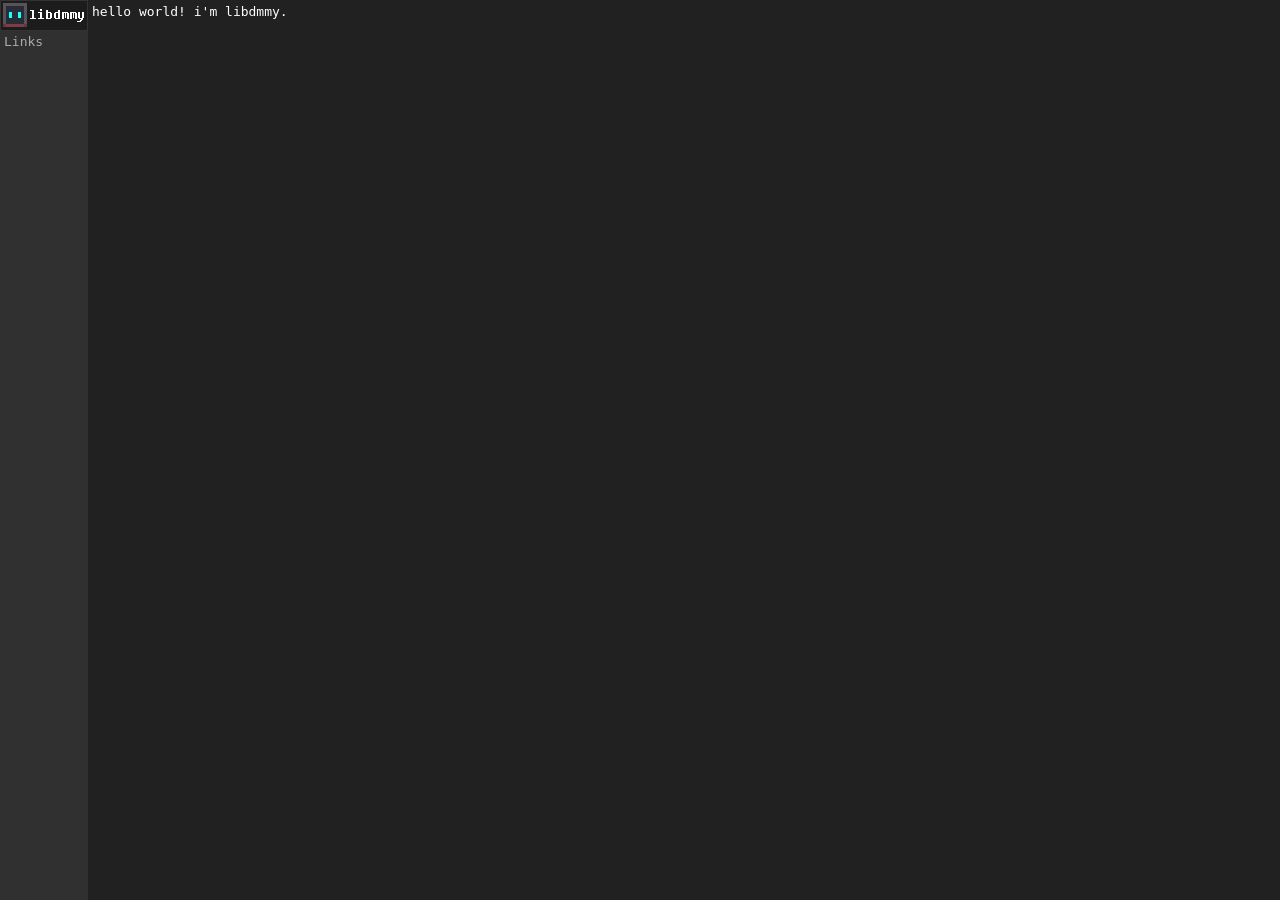
==== index.html @ 04525840 "add sidebar" ====
<!DOCTYPE html>
<html lang="en">
<head>
  <meta charset="UTF-8">
  <meta name="viewport" content="width=device-width, initial-scale=1.0">

  <link rel="stylesheet" href="style.css">
  <title>libdmmy</title>
</head>
<body>
  <div class="sidebar">
    <a href="#">
      <img src="banner.png" alt="cool banner">
    </a>
    <a class="sidebar-link" href="#links">Links</a>
  </div>

  <div class="content">
    <div>hello world! i'm libdmmy.</div>
  </div>
</body>
</html>
---- style.css ----
body {
  background-color: #212121;
  color: #FFF;
  font-family: monospace;
  margin: 0px;
}

.sidebar {
  height: 100%;
  width: 88px;
  background-color: #303030;
  position: fixed;
}

.sidebar-link {
  margin-left: 4px;
  color: #AAA;
  display: block;
  text-decoration: none;
}

.sidebar-link:hover {
  color: #FFF;
}

.content {
  margin-left: 88px;
  padding: 4px;
}
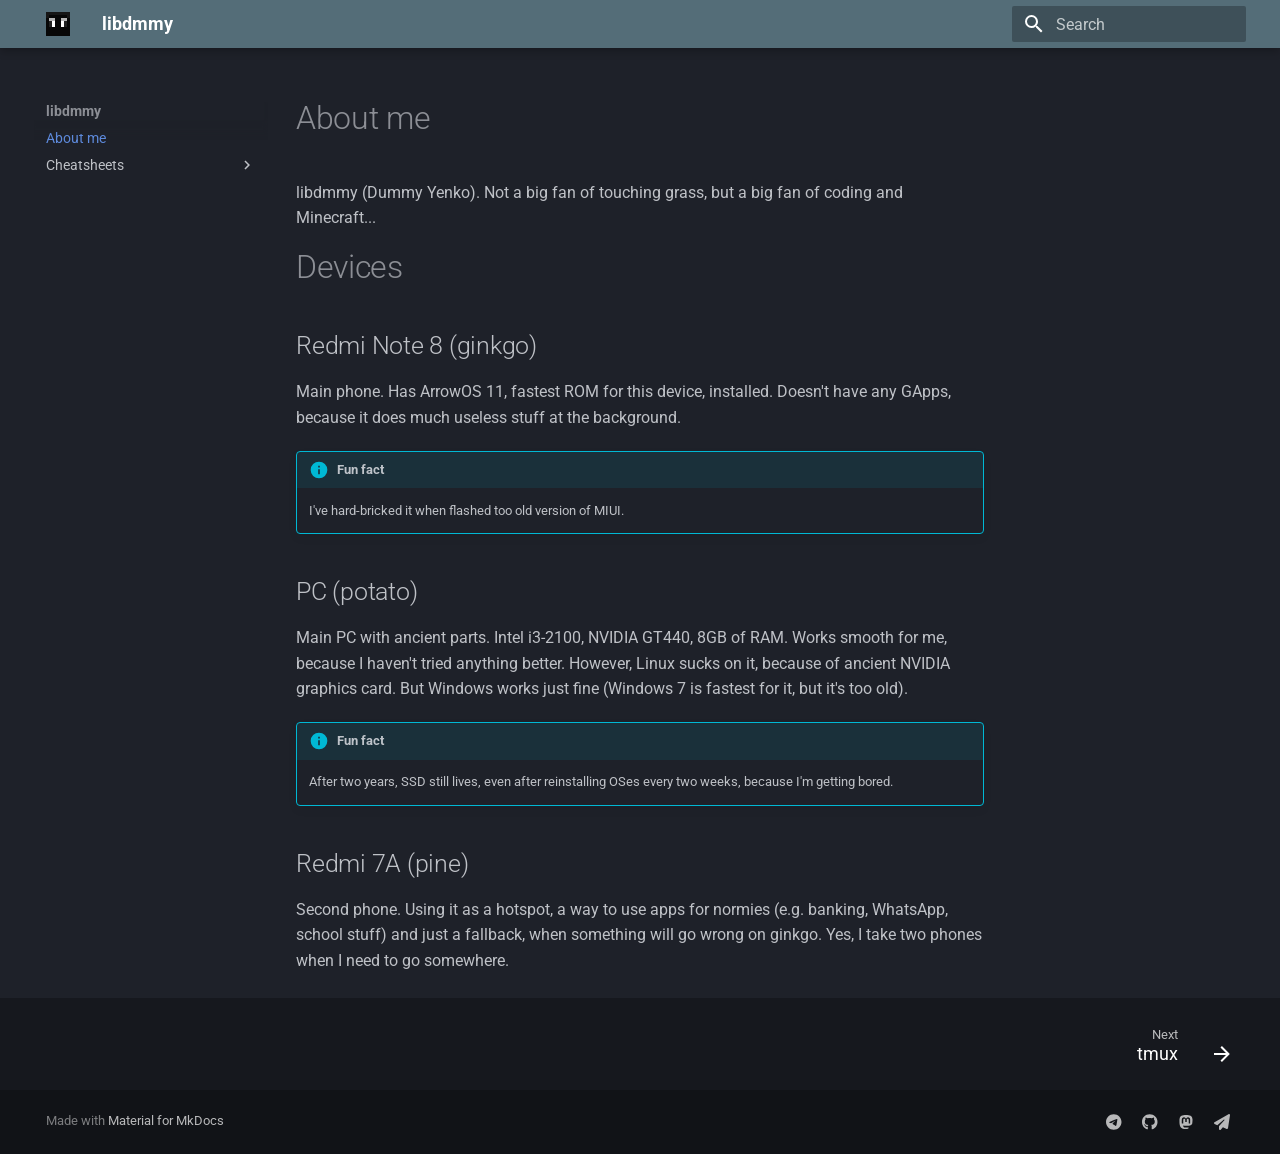
==== commit 22aba228: "Deployed 27ac0f6 with MkDocs version: 1.6.1" ====
--- a/index.html
+++ b/index.html
@@ -1,22 +1,473 @@
-<!DOCTYPE html>
-<html lang="en">
-<head>
-  <meta charset="UTF-8">
-  <meta name="viewport" content="width=device-width, initial-scale=1.0">
-
-  <link rel="stylesheet" href="style.css">
-  <title>libdmmy</title>
-</head>
-<body>
-  <div class="sidebar">
-    <a href="#">
-      <img src="banner.png" alt="cool banner">
-    </a>
-    <a class="sidebar-link" href="#links">Links</a>
+
+<!doctype html>
+<html lang="en" class="no-js">
+  <head>
+    
+      <meta charset="utf-8">
+      <meta name="viewport" content="width=device-width,initial-scale=1">
+      
+      
+      
+        <link rel="canonical" href="https://libdmmy.github.io/">
+      
+      
+      
+        <link rel="next" href="Cheatsheets/tmux/">
+      
+      
+      <link rel="icon" href="assets/face.svg">
+      <meta name="generator" content="mkdocs-1.6.1, mkdocs-material-9.6.12">
+    
+    
+      
+        <title>libdmmy</title>
+      
+    
+    
+      <link rel="stylesheet" href="assets/stylesheets/main.2afb09e1.min.css">
+      
+        
+        <link rel="stylesheet" href="assets/stylesheets/palette.06af60db.min.css">
+      
+      
+
+
+    
+    
+      
+    
+    
+      
+        
+        
+        <link rel="preconnect" href="https://fonts.gstatic.com" crossorigin>
+        <link rel="stylesheet" href="https://fonts.googleapis.com/css?family=Roboto:300,300i,400,400i,700,700i%7CRoboto+Mono:400,400i,700,700i&display=fallback">
+        <style>:root{--md-text-font:"Roboto";--md-code-font:"Roboto Mono"}</style>
+      
+    
+    
+    <script>__md_scope=new URL(".",location),__md_hash=e=>[...e].reduce(((e,_)=>(e<<5)-e+_.charCodeAt(0)),0),__md_get=(e,_=localStorage,t=__md_scope)=>JSON.parse(_.getItem(t.pathname+"."+e)),__md_set=(e,_,t=localStorage,a=__md_scope)=>{try{t.setItem(a.pathname+"."+e,JSON.stringify(_))}catch(e){}}</script>
+    
+      
+
+    
+    
+    
+  </head>
+  
+  
+    
+    
+    
+    
+    
+    <body dir="ltr" data-md-color-scheme="slate" data-md-color-primary="blue-grey" data-md-color-accent="green">
+  
+    
+    <input class="md-toggle" data-md-toggle="drawer" type="checkbox" id="__drawer" autocomplete="off">
+    <input class="md-toggle" data-md-toggle="search" type="checkbox" id="__search" autocomplete="off">
+    <label class="md-overlay" for="__drawer"></label>
+    <div data-md-component="skip">
+      
+        
+        <a href="#about-me" class="md-skip">
+          Skip to content
+        </a>
+      
+    </div>
+    <div data-md-component="announce">
+      
+    </div>
+    
+    
+      
+
+  
+
+<header class="md-header md-header--shadow" data-md-component="header">
+  <nav class="md-header__inner md-grid" aria-label="Header">
+    <a href="." title="libdmmy" class="md-header__button md-logo" aria-label="libdmmy" data-md-component="logo">
+      
+  <img src="assets/face.svg" alt="logo">
+
+    </a>
+    <label class="md-header__button md-icon" for="__drawer">
+      
+      <svg xmlns="http://www.w3.org/2000/svg" viewBox="0 0 24 24"><path d="M3 6h18v2H3zm0 5h18v2H3zm0 5h18v2H3z"/></svg>
+    </label>
+    <div class="md-header__title" data-md-component="header-title">
+      <div class="md-header__ellipsis">
+        <div class="md-header__topic">
+          <span class="md-ellipsis">
+            libdmmy
+          </span>
+        </div>
+        <div class="md-header__topic" data-md-component="header-topic">
+          <span class="md-ellipsis">
+            
+              About me
+            
+          </span>
+        </div>
+      </div>
+    </div>
+    
+      
+    
+    
+    
+    
+      
+      
+        <label class="md-header__button md-icon" for="__search">
+          
+          <svg xmlns="http://www.w3.org/2000/svg" viewBox="0 0 24 24"><path d="M9.5 3A6.5 6.5 0 0 1 16 9.5c0 1.61-.59 3.09-1.56 4.23l.27.27h.79l5 5-1.5 1.5-5-5v-.79l-.27-.27A6.52 6.52 0 0 1 9.5 16 6.5 6.5 0 0 1 3 9.5 6.5 6.5 0 0 1 9.5 3m0 2C7 5 5 7 5 9.5S7 14 9.5 14 14 12 14 9.5 12 5 9.5 5"/></svg>
+        </label>
+        <div class="md-search" data-md-component="search" role="dialog">
+  <label class="md-search__overlay" for="__search"></label>
+  <div class="md-search__inner" role="search">
+    <form class="md-search__form" name="search">
+      <input type="text" class="md-search__input" name="query" aria-label="Search" placeholder="Search" autocapitalize="off" autocorrect="off" autocomplete="off" spellcheck="false" data-md-component="search-query" required>
+      <label class="md-search__icon md-icon" for="__search">
+        
+        <svg xmlns="http://www.w3.org/2000/svg" viewBox="0 0 24 24"><path d="M9.5 3A6.5 6.5 0 0 1 16 9.5c0 1.61-.59 3.09-1.56 4.23l.27.27h.79l5 5-1.5 1.5-5-5v-.79l-.27-.27A6.52 6.52 0 0 1 9.5 16 6.5 6.5 0 0 1 3 9.5 6.5 6.5 0 0 1 9.5 3m0 2C7 5 5 7 5 9.5S7 14 9.5 14 14 12 14 9.5 12 5 9.5 5"/></svg>
+        
+        <svg xmlns="http://www.w3.org/2000/svg" viewBox="0 0 24 24"><path d="M20 11v2H8l5.5 5.5-1.42 1.42L4.16 12l7.92-7.92L13.5 5.5 8 11z"/></svg>
+      </label>
+      <nav class="md-search__options" aria-label="Search">
+        
+        <button type="reset" class="md-search__icon md-icon" title="Clear" aria-label="Clear" tabindex="-1">
+          
+          <svg xmlns="http://www.w3.org/2000/svg" viewBox="0 0 24 24"><path d="M19 6.41 17.59 5 12 10.59 6.41 5 5 6.41 10.59 12 5 17.59 6.41 19 12 13.41 17.59 19 19 17.59 13.41 12z"/></svg>
+        </button>
+      </nav>
+      
+    </form>
+    <div class="md-search__output">
+      <div class="md-search__scrollwrap" tabindex="0" data-md-scrollfix>
+        <div class="md-search-result" data-md-component="search-result">
+          <div class="md-search-result__meta">
+            Initializing search
+          </div>
+          <ol class="md-search-result__list" role="presentation"></ol>
+        </div>
+      </div>
+    </div>
   </div>
-
-  <div class="content">
-    <div>hello world! i'm libdmmy.</div>
+</div>
+      
+    
+    
+  </nav>
+  
+</header>
+    
+    <div class="md-container" data-md-component="container">
+      
+      
+        
+          
+        
+      
+      <main class="md-main" data-md-component="main">
+        <div class="md-main__inner md-grid">
+          
+            
+              
+              <div class="md-sidebar md-sidebar--primary" data-md-component="sidebar" data-md-type="navigation" >
+                <div class="md-sidebar__scrollwrap">
+                  <div class="md-sidebar__inner">
+                    
+
+
+
+<nav class="md-nav md-nav--primary" aria-label="Navigation" data-md-level="0">
+  <label class="md-nav__title" for="__drawer">
+    <a href="." title="libdmmy" class="md-nav__button md-logo" aria-label="libdmmy" data-md-component="logo">
+      
+  <img src="assets/face.svg" alt="logo">
+
+    </a>
+    libdmmy
+  </label>
+  
+  <ul class="md-nav__list" data-md-scrollfix>
+    
+      
+      
+  
+  
+    
+  
+  
+  
+    <li class="md-nav__item md-nav__item--active">
+      
+      <input class="md-nav__toggle md-toggle" type="checkbox" id="__toc">
+      
+      
+        
+      
+      
+      <a href="." class="md-nav__link md-nav__link--active">
+        
+  
+  
+  <span class="md-ellipsis">
+    About me
+    
+  </span>
+  
+
+      </a>
+      
+    </li>
+  
+
+    
+      
+      
+  
+  
+  
+  
+    
+    
+    
+    
+    
+    <li class="md-nav__item md-nav__item--nested">
+      
+        
+        
+        <input class="md-nav__toggle md-toggle " type="checkbox" id="__nav_2" >
+        
+          
+          <label class="md-nav__link" for="__nav_2" id="__nav_2_label" tabindex="0">
+            
+  
+  
+  <span class="md-ellipsis">
+    Cheatsheets
+    
+  </span>
+  
+
+            <span class="md-nav__icon md-icon"></span>
+          </label>
+        
+        <nav class="md-nav" data-md-level="1" aria-labelledby="__nav_2_label" aria-expanded="false">
+          <label class="md-nav__title" for="__nav_2">
+            <span class="md-nav__icon md-icon"></span>
+            Cheatsheets
+          </label>
+          <ul class="md-nav__list" data-md-scrollfix>
+            
+              
+                
+  
+  
+  
+  
+    <li class="md-nav__item">
+      <a href="Cheatsheets/tmux/" class="md-nav__link">
+        
+  
+  
+  <span class="md-ellipsis">
+    tmux
+    
+  </span>
+  
+
+      </a>
+    </li>
+  
+
+              
+            
+          </ul>
+        </nav>
+      
+    </li>
+  
+
+    
+  </ul>
+</nav>
+                  </div>
+                </div>
+              </div>
+            
+            
+              
+              <div class="md-sidebar md-sidebar--secondary" data-md-component="sidebar" data-md-type="toc" >
+                <div class="md-sidebar__scrollwrap">
+                  <div class="md-sidebar__inner">
+                    
+
+<nav class="md-nav md-nav--secondary" aria-label="Table of contents">
+  
+  
+  
+    
+  
+  
+</nav>
+                  </div>
+                </div>
+              </div>
+            
+          
+          
+            <div class="md-content" data-md-component="content">
+              <article class="md-content__inner md-typeset">
+                
+                  
+
+
+
+<h1 id="about-me">About me</h1>
+<p>libdmmy (Dummy Yenko). Not a big fan of touching grass, but a big fan of coding and Minecraft...</p>
+<h1 id="devices">Devices</h1>
+<h2 id="redmi-note-8-ginkgo">Redmi Note 8 (ginkgo)</h2>
+<p>Main phone. Has ArrowOS 11, fastest ROM for this device, installed. Doesn't have any GApps, because it does much useless stuff at the background.</p>
+<div class="admonition info">
+<p class="admonition-title">Fun fact</p>
+<p>I've hard-bricked it when flashed too old version of MIUI.</p>
+</div>
+<h2 id="pc-potato">PC (potato)</h2>
+<p>Main PC with ancient parts. Intel i3-2100, NVIDIA GT440, 8GB of RAM. Works smooth for me, because I haven't tried anything better. However, Linux sucks on it, because of ancient NVIDIA graphics card. But Windows works just fine (Windows 7 is fastest for it, but it's too old).</p>
+<div class="admonition info">
+<p class="admonition-title">Fun fact</p>
+<p>After two years, SSD still lives, even after reinstalling OSes every two weeks, because I'm getting bored.</p>
+</div>
+<h2 id="redmi-7a-pine">Redmi 7A (pine)</h2>
+<p>Second phone. Using it as a hotspot, a way to use apps for normies (e.g. banking, WhatsApp, school stuff) and just a fallback, when something will go wrong on ginkgo. Yes, I take two phones when I need to go somewhere.</p>
+
+
+
+
+
+
+
+
+
+
+
+
+                
+              </article>
+            </div>
+          
+          
+<script>var target=document.getElementById(location.hash.slice(1));target&&target.name&&(target.checked=target.name.startsWith("__tabbed_"))</script>
+        </div>
+        
+      </main>
+      
+        <footer class="md-footer">
+  
+    
+      
+      <nav class="md-footer__inner md-grid" aria-label="Footer" >
+        
+        
+          
+          <a href="Cheatsheets/tmux/" class="md-footer__link md-footer__link--next" aria-label="Next: tmux">
+            <div class="md-footer__title">
+              <span class="md-footer__direction">
+                Next
+              </span>
+              <div class="md-ellipsis">
+                tmux
+              </div>
+            </div>
+            <div class="md-footer__button md-icon">
+              
+              <svg xmlns="http://www.w3.org/2000/svg" viewBox="0 0 24 24"><path d="M4 11v2h12l-5.5 5.5 1.42 1.42L19.84 12l-7.92-7.92L10.5 5.5 16 11z"/></svg>
+            </div>
+          </a>
+        
+      </nav>
+    
+  
+  <div class="md-footer-meta md-typeset">
+    <div class="md-footer-meta__inner md-grid">
+      <div class="md-copyright">
+  
+  
+    Made with
+    <a href="https://squidfunk.github.io/mkdocs-material/" target="_blank" rel="noopener">
+      Material for MkDocs
+    </a>
+  
+</div>
+      
+        <div class="md-social">
+  
+    
+    
+    
+    
+      
+      
+    
+    <a href="https://t.me/libdmmy" target="_blank" rel="noopener" title="t.me" class="md-social__link">
+      <svg xmlns="http://www.w3.org/2000/svg" viewBox="0 0 496 512"><!--! Font Awesome Free 6.7.2 by @fontawesome - https://fontawesome.com License - https://fontawesome.com/license/free (Icons: CC BY 4.0, Fonts: SIL OFL 1.1, Code: MIT License) Copyright 2024 Fonticons, Inc.--><path d="M248 8C111.033 8 0 119.033 0 256s111.033 248 248 248 248-111.033 248-248S384.967 8 248 8m114.952 168.66c-3.732 39.215-19.881 134.378-28.1 178.3-3.476 18.584-10.322 24.816-16.948 25.425-14.4 1.326-25.338-9.517-39.287-18.661-21.827-14.308-34.158-23.215-55.346-37.177-24.485-16.135-8.612-25 5.342-39.5 3.652-3.793 67.107-61.51 68.335-66.746.153-.655.3-3.1-1.154-4.384s-3.59-.849-5.135-.5q-3.283.746-104.608 69.142-14.845 10.194-26.894 9.934c-8.855-.191-25.888-5.006-38.551-9.123-15.531-5.048-27.875-7.717-26.8-16.291q.84-6.7 18.45-13.7 108.446-47.248 144.628-62.3c68.872-28.647 83.183-33.623 92.511-33.789 2.052-.034 6.639.474 9.61 2.885a10.45 10.45 0 0 1 3.53 6.716 43.8 43.8 0 0 1 .417 9.769"/></svg>
+    </a>
+  
+    
+    
+    
+    
+      
+      
+    
+    <a href="https://github.com/libdmmy" target="_blank" rel="noopener" title="github.com" class="md-social__link">
+      <svg xmlns="http://www.w3.org/2000/svg" viewBox="0 0 496 512"><!--! Font Awesome Free 6.7.2 by @fontawesome - https://fontawesome.com License - https://fontawesome.com/license/free (Icons: CC BY 4.0, Fonts: SIL OFL 1.1, Code: MIT License) Copyright 2024 Fonticons, Inc.--><path d="M165.9 397.4c0 2-2.3 3.6-5.2 3.6-3.3.3-5.6-1.3-5.6-3.6 0-2 2.3-3.6 5.2-3.6 3-.3 5.6 1.3 5.6 3.6m-31.1-4.5c-.7 2 1.3 4.3 4.3 4.9 2.6 1 5.6 0 6.2-2s-1.3-4.3-4.3-5.2c-2.6-.7-5.5.3-6.2 2.3m44.2-1.7c-2.9.7-4.9 2.6-4.6 4.9.3 2 2.9 3.3 5.9 2.6 2.9-.7 4.9-2.6 4.6-4.6-.3-1.9-3-3.2-5.9-2.9M244.8 8C106.1 8 0 113.3 0 252c0 110.9 69.8 205.8 169.5 239.2 12.8 2.3 17.3-5.6 17.3-12.1 0-6.2-.3-40.4-.3-61.4 0 0-70 15-84.7-29.8 0 0-11.4-29.1-27.8-36.6 0 0-22.9-15.7 1.6-15.4 0 0 24.9 2 38.6 25.8 21.9 38.6 58.6 27.5 72.9 20.9 2.3-16 8.8-27.1 16-33.7-55.9-6.2-112.3-14.3-112.3-110.5 0-27.5 7.6-41.3 23.6-58.9-2.6-6.5-11.1-33.3 2.6-67.9 20.9-6.5 69 27 69 27 20-5.6 41.5-8.5 62.8-8.5s42.8 2.9 62.8 8.5c0 0 48.1-33.6 69-27 13.7 34.7 5.2 61.4 2.6 67.9 16 17.7 25.8 31.5 25.8 58.9 0 96.5-58.9 104.2-114.8 110.5 9.2 7.9 17 22.9 17 46.4 0 33.7-.3 75.4-.3 83.6 0 6.5 4.6 14.4 17.3 12.1C428.2 457.8 496 362.9 496 252 496 113.3 383.5 8 244.8 8M97.2 352.9c-1.3 1-1 3.3.7 5.2 1.6 1.6 3.9 2.3 5.2 1 1.3-1 1-3.3-.7-5.2-1.6-1.6-3.9-2.3-5.2-1m-10.8-8.1c-.7 1.3.3 2.9 2.3 3.9 1.6 1 3.6.7 4.3-.7.7-1.3-.3-2.9-2.3-3.9-2-.6-3.6-.3-4.3.7m32.4 35.6c-1.6 1.3-1 4.3 1.3 6.2 2.3 2.3 5.2 2.6 6.5 1 1.3-1.3.7-4.3-1.3-6.2-2.2-2.3-5.2-2.6-6.5-1m-11.4-14.7c-1.6 1-1.6 3.6 0 5.9s4.3 3.3 5.6 2.3c1.6-1.3 1.6-3.9 0-6.2-1.4-2.3-4-3.3-5.6-2"/></svg>
+    </a>
+  
+    
+    
+      
+    
+    
+    
+      
+      
+    
+    <a href="https://mastodon.social/@itsdummybot" target="_blank" rel="noopener me" title="mastodon.social" class="md-social__link">
+      <svg xmlns="http://www.w3.org/2000/svg" viewBox="0 0 448 512"><!--! Font Awesome Free 6.7.2 by @fontawesome - https://fontawesome.com License - https://fontawesome.com/license/free (Icons: CC BY 4.0, Fonts: SIL OFL 1.1, Code: MIT License) Copyright 2024 Fonticons, Inc.--><path d="M433 179.11c0-97.2-63.71-125.7-63.71-125.7-62.52-28.7-228.56-28.4-290.48 0 0 0-63.72 28.5-63.72 125.7 0 115.7-6.6 259.4 105.63 289.1 40.51 10.7 75.32 13 103.33 11.4 50.81-2.8 79.32-18.1 79.32-18.1l-1.7-36.9s-36.31 11.4-77.12 10.1c-40.41-1.4-83-4.4-89.63-54a102.5 102.5 0 0 1-.9-13.9c85.63 20.9 158.65 9.1 178.75 6.7 56.12-6.7 105-41.3 111.23-72.9 9.8-49.8 9-121.5 9-121.5m-75.12 125.2h-46.63v-114.2c0-49.7-64-51.6-64 6.9v62.5h-46.33V197c0-58.5-64-56.6-64-6.9v114.2H90.19c0-122.1-5.2-147.9 18.41-175 25.9-28.9 79.82-30.8 103.83 6.1l11.6 19.5 11.6-19.5c24.11-37.1 78.12-34.8 103.83-6.1 23.71 27.3 18.4 53 18.4 175z"/></svg>
+    </a>
+  
+    
+    
+    
+    
+    <a href="mailto:itsdummybot@gmail.com" target="_blank" rel="noopener" title="" class="md-social__link">
+      <svg xmlns="http://www.w3.org/2000/svg" viewBox="0 0 512 512"><!--! Font Awesome Free 6.7.2 by @fontawesome - https://fontawesome.com License - https://fontawesome.com/license/free (Icons: CC BY 4.0, Fonts: SIL OFL 1.1, Code: MIT License) Copyright 2024 Fonticons, Inc.--><path d="M498.1 5.6c10.1 7 15.4 19.1 13.5 31.2l-64 416c-1.5 9.7-7.4 18.2-16 23s-18.9 5.4-28 1.6L284 427.7l-68.5 74.1c-8.9 9.7-22.9 12.9-35.2 8.1S160 493.2 160 480v-83.6c0-4 1.5-7.8 4.2-10.8l167.6-182.8c5.8-6.3 5.6-16-.4-22s-15.7-6.4-22-.7L106 360.8l-88.3-44.2C7.1 311.3.3 300.7 0 288.9s5.9-22.8 16.1-28.7l448-256c10.7-6.1 23.9-5.5 34 1.4"/></svg>
+    </a>
+  
+</div>
+      
+    </div>
   </div>
-</body>
-</html>
+</footer>
+      
+    </div>
+    <div class="md-dialog" data-md-component="dialog">
+      <div class="md-dialog__inner md-typeset"></div>
+    </div>
+    
+    
+    
+      
+      <script id="__config" type="application/json">{"base": ".", "features": ["navigation.footer", "navigation.instant", "content.code.copy"], "search": "assets/javascripts/workers/search.f8cc74c7.min.js", "tags": null, "translations": {"clipboard.copied": "Copied to clipboard", "clipboard.copy": "Copy to clipboard", "search.result.more.one": "1 more on this page", "search.result.more.other": "# more on this page", "search.result.none": "No matching documents", "search.result.one": "1 matching document", "search.result.other": "# matching documents", "search.result.placeholder": "Type to start searching", "search.result.term.missing": "Missing", "select.version": "Select version"}, "version": null}</script>
+    
+    
+      <script src="assets/javascripts/bundle.c8b220af.min.js"></script>
+      
+    
+  </body>
+</html>
--- a/assets/stylesheets/main.2afb09e1.min.css
+++ b/assets/stylesheets/main.2afb09e1.min.css
@@ -0,0 +1 @@
+@charset "UTF-8";html{-webkit-text-size-adjust:none;-moz-text-size-adjust:none;text-size-adjust:none;box-sizing:border-box}*,:after,:before{box-sizing:inherit}@media (prefers-reduced-motion){*,:after,:before{transition:none!important}}body{margin:0}a,button,input,label{-webkit-tap-highlight-color:transparent}a{color:inherit;text-decoration:none}hr{border:0;box-sizing:initial;display:block;height:.05rem;overflow:visible;padding:0}small{font-size:80%}sub,sup{line-height:1em}img{border-style:none}table{border-collapse:initial;border-spacing:0}td,th{font-weight:400;vertical-align:top}button{background:#0000;border:0;font-family:inherit;font-size:inherit;margin:0;padding:0}input{border:0;outline:none}:root{--md-primary-fg-color:#4051b5;--md-primary-fg-color--light:#5d6cc0;--md-primary-fg-color--dark:#303fa1;--md-primary-bg-color:#fff;--md-primary-bg-color--light:#ffffffb3;--md-accent-fg-color:#526cfe;--md-accent-fg-color--transparent:#526cfe1a;--md-accent-bg-color:#fff;--md-accent-bg-color--light:#ffffffb3}[data-md-color-scheme=default]{color-scheme:light}[data-md-color-scheme=default] img[src$="#gh-dark-mode-only"],[data-md-color-scheme=default] img[src$="#only-dark"]{display:none}:root,[data-md-color-scheme=default]{--md-hue:225deg;--md-default-fg-color:#000000de;--md-default-fg-color--light:#0000008a;--md-default-fg-color--lighter:#00000052;--md-default-fg-color--lightest:#00000012;--md-default-bg-color:#fff;--md-default-bg-color--light:#ffffffb3;--md-default-bg-color--lighter:#ffffff4d;--md-default-bg-color--lightest:#ffffff1f;--md-code-fg-color:#36464e;--md-code-bg-color:#f5f5f5;--md-code-hl-color:#4287ff;--md-code-hl-color--light:#4287ff1a;--md-code-hl-number-color:#d52a2a;--md-code-hl-special-color:#db1457;--md-code-hl-function-color:#a846b9;--md-code-hl-constant-color:#6e59d9;--md-code-hl-keyword-color:#3f6ec6;--md-code-hl-string-color:#1c7d4d;--md-code-hl-name-color:var(--md-code-fg-color);--md-code-hl-operator-color:var(--md-default-fg-color--light);--md-code-hl-punctuation-color:var(--md-default-fg-color--light);--md-code-hl-comment-color:var(--md-default-fg-color--light);--md-code-hl-generic-color:var(--md-default-fg-color--light);--md-code-hl-variable-color:var(--md-default-fg-color--light);--md-typeset-color:var(--md-default-fg-color);--md-typeset-a-color:var(--md-primary-fg-color);--md-typeset-del-color:#f5503d26;--md-typeset-ins-color:#0bd57026;--md-typeset-kbd-color:#fafafa;--md-typeset-kbd-accent-color:#fff;--md-typeset-kbd-border-color:#b8b8b8;--md-typeset-mark-color:#ffff0080;--md-typeset-table-color:#0000001f;--md-typeset-table-color--light:rgba(0,0,0,.035);--md-admonition-fg-color:var(--md-default-fg-color);--md-admonition-bg-color:var(--md-default-bg-color);--md-warning-fg-color:#000000de;--md-warning-bg-color:#ff9;--md-footer-fg-color:#fff;--md-footer-fg-color--light:#ffffffb3;--md-footer-fg-color--lighter:#ffffff73;--md-footer-bg-color:#000000de;--md-footer-bg-color--dark:#00000052;--md-shadow-z1:0 0.2rem 0.5rem #0000000d,0 0 0.05rem #0000001a;--md-shadow-z2:0 0.2rem 0.5rem #0000001a,0 0 0.05rem #00000040;--md-shadow-z3:0 0.2rem 0.5rem #0003,0 0 0.05rem #00000059}.md-icon svg{fill:currentcolor;display:block;height:1.2rem;width:1.2rem}body{-webkit-font-smoothing:antialiased;-moz-osx-font-smoothing:grayscale;--md-text-font-family:var(--md-text-font,_),-apple-system,BlinkMacSystemFont,Helvetica,Arial,sans-serif;--md-code-font-family:var(--md-code-font,_),SFMono-Regular,Consolas,Menlo,monospace}aside,body,input{font-feature-settings:"kern","liga";color:var(--md-typeset-color);font-family:var(--md-text-font-family)}code,kbd,pre{font-feature-settings:"kern";font-family:var(--md-code-font-family)}:root{--md-typeset-table-sort-icon:url('data:image/svg+xml;charset=utf-8,<svg xmlns="http://www.w3.org/2000/svg" viewBox="0 0 24 24"><path d="m18 21-4-4h3V7h-3l4-4 4 4h-3v10h3M2 19v-2h10v2M2 13v-2h7v2M2 7V5h4v2z"/></svg>');--md-typeset-table-sort-icon--asc:url('data:image/svg+xml;charset=utf-8,<svg xmlns="http://www.w3.org/2000/svg" viewBox="0 0 24 24"><path d="M19 17h3l-4 4-4-4h3V3h2M2 17h10v2H2M6 5v2H2V5m0 6h7v2H2z"/></svg>');--md-typeset-table-sort-icon--desc:url('data:image/svg+xml;charset=utf-8,<svg xmlns="http://www.w3.org/2000/svg" viewBox="0 0 24 24"><path d="M19 7h3l-4-4-4 4h3v14h2M2 17h10v2H2M6 5v2H2V5m0 6h7v2H2z"/></svg>')}.md-typeset{-webkit-print-color-adjust:exact;color-adjust:exact;font-size:.8rem;line-height:1.6;overflow-wrap:break-word}@media print{.md-typeset{font-size:.68rem}}.md-typeset blockquote,.md-typeset dl,.md-typeset figure,.md-typeset ol,.md-typeset pre,.md-typeset ul{margin-bottom:1em;margin-top:1em}.md-typeset h1{color:var(--md-default-fg-color--light);font-size:2em;line-height:1.3;margin:0 0 1.25em}.md-typeset h1,.md-typeset h2{font-weight:300;letter-spacing:-.01em}.md-typeset h2{font-size:1.5625em;line-height:1.4;margin:1.6em 0 .64em}.md-typeset h3{font-size:1.25em;font-weight:400;letter-spacing:-.01em;line-height:1.5;margin:1.6em 0 .8em}.md-typeset h2+h3{margin-top:.8em}.md-typeset h4{font-weight:700;letter-spacing:-.01em;margin:1em 0}.md-typeset h5,.md-typeset h6{color:var(--md-default-fg-color--light);font-size:.8em;font-weight:700;letter-spacing:-.01em;margin:1.25em 0}.md-typeset h5{text-transform:uppercase}.md-typeset h5 code{text-transform:none}.md-typeset hr{border-bottom:.05rem solid var(--md-default-fg-color--lightest);display:flow-root;margin:1.5em 0}.md-typeset a{color:var(--md-typeset-a-color);word-break:break-word}.md-typeset a,.md-typeset a:before{transition:color 125ms}.md-typeset a:focus,.md-typeset a:hover{color:var(--md-accent-fg-color)}.md-typeset a:focus code,.md-typeset a:hover code{background-color:var(--md-accent-fg-color--transparent)}.md-typeset a code{color:currentcolor;transition:background-color 125ms}.md-typeset a.focus-visible{outline-color:var(--md-accent-fg-color);outline-offset:.2rem}.md-typeset code,.md-typeset kbd,.md-typeset pre{color:var(--md-code-fg-color);direction:ltr;font-variant-ligatures:none}@media print{.md-typeset code,.md-typeset kbd,.md-typeset pre{white-space:pre-wrap}}.md-typeset code{background-color:var(--md-code-bg-color);border-radius:.1rem;-webkit-box-decoration-break:clone;box-decoration-break:clone;font-size:.85em;padding:0 .2941176471em;word-break:break-word}.md-typeset code:not(.focus-visible){-webkit-tap-highlight-color:transparent;outline:none}.md-typeset pre{display:flow-root;line-height:1.4;position:relative}.md-typeset pre>code{-webkit-box-decoration-break:slice;box-decoration-break:slice;box-shadow:none;display:block;margin:0;outline-color:var(--md-accent-fg-color);overflow:auto;padding:.7720588235em 1.1764705882em;scrollbar-color:var(--md-default-fg-color--lighter) #0000;scrollbar-width:thin;touch-action:auto;word-break:normal}.md-typeset pre>code:hover{scrollbar-color:var(--md-accent-fg-color) #0000}.md-typeset pre>code::-webkit-scrollbar{height:.2rem;width:.2rem}.md-typeset pre>code::-webkit-scrollbar-thumb{background-color:var(--md-default-fg-color--lighter)}.md-typeset pre>code::-webkit-scrollbar-thumb:hover{background-color:var(--md-accent-fg-color)}.md-typeset kbd{background-color:var(--md-typeset-kbd-color);border-radius:.1rem;box-shadow:0 .1rem 0 .05rem var(--md-typeset-kbd-border-color),0 .1rem 0 var(--md-typeset-kbd-border-color),0 -.1rem .2rem var(--md-typeset-kbd-accent-color) inset;color:var(--md-default-fg-color);display:inline-block;font-size:.75em;padding:0 .6666666667em;vertical-align:text-top;word-break:break-word}.md-typeset mark{background-color:var(--md-typeset-mark-color);-webkit-box-decoration-break:clone;box-decoration-break:clone;color:inherit;word-break:break-word}.md-typeset abbr{border-bottom:.05rem dotted var(--md-default-fg-color--light);cursor:help;text-decoration:none}.md-typeset small{opacity:.75}[dir=ltr] .md-typeset sub,[dir=ltr] .md-typeset sup{margin-left:.078125em}[dir=rtl] .md-typeset sub,[dir=rtl] .md-typeset sup{margin-right:.078125em}[dir=ltr] .md-typeset blockquote{padding-left:.6rem}[dir=rtl] .md-typeset blockquote{padding-right:.6rem}[dir=ltr] .md-typeset blockquote{border-left:.2rem solid var(--md-default-fg-color--lighter)}[dir=rtl] .md-typeset blockquote{border-right:.2rem solid var(--md-default-fg-color--lighter)}.md-typeset blockquote{color:var(--md-default-fg-color--light);margin-left:0;margin-right:0}.md-typeset ul{list-style-type:disc}.md-typeset ul[type]{list-style-type:revert-layer}[dir=ltr] .md-typeset ol,[dir=ltr] .md-typeset ul{margin-left:.625em}[dir=rtl] .md-typeset ol,[dir=rtl] .md-typeset ul{margin-right:.625em}.md-typeset ol,.md-typeset ul{padding:0}.md-typeset ol:not([hidden]),.md-typeset ul:not([hidden]){display:flow-root}.md-typeset ol ol,.md-typeset ul ol{list-style-type:lower-alpha}.md-typeset ol ol ol,.md-typeset ul ol ol{list-style-type:lower-roman}.md-typeset ol ol ol ol,.md-typeset ul ol ol ol{list-style-type:upper-alpha}.md-typeset ol ol ol ol ol,.md-typeset ul ol ol ol ol{list-style-type:upper-roman}.md-typeset ol[type],.md-typeset ul[type]{list-style-type:revert-layer}[dir=ltr] .md-typeset ol li,[dir=ltr] .md-typeset ul li{margin-left:1.25em}[dir=rtl] .md-typeset ol li,[dir=rtl] .md-typeset ul li{margin-right:1.25em}.md-typeset ol li,.md-typeset ul li{margin-bottom:.5em}.md-typeset ol li blockquote,.md-typeset ol li p,.md-typeset ul li blockquote,.md-typeset ul li p{margin:.5em 0}.md-typeset ol li:last-child,.md-typeset ul li:last-child{margin-bottom:0}[dir=ltr] .md-typeset ol li ol,[dir=ltr] .md-typeset ol li ul,[dir=ltr] .md-typeset ul li ol,[dir=ltr] .md-typeset ul li ul{margin-left:.625em}[dir=rtl] .md-typeset ol li ol,[dir=rtl] .md-typeset ol li ul,[dir=rtl] .md-typeset ul li ol,[dir=rtl] .md-typeset ul li ul{margin-right:.625em}.md-typeset ol li ol,.md-typeset ol li ul,.md-typeset ul li ol,.md-typeset ul li ul{margin-bottom:.5em;margin-top:.5em}[dir=ltr] .md-typeset dd{margin-left:1.875em}[dir=rtl] .md-typeset dd{margin-right:1.875em}.md-typeset dd{margin-bottom:1.5em;margin-top:1em}.md-typeset img,.md-typeset svg,.md-typeset video{height:auto;max-width:100%}.md-typeset img[align=left]{margin:1em 1em 1em 0}.md-typeset img[align=right]{margin:1em 0 1em 1em}.md-typeset img[align]:only-child{margin-top:0}.md-typeset figure{display:flow-root;margin:1em auto;max-width:100%;text-align:center;width:-moz-fit-content;width:fit-content}.md-typeset figure img{display:block;margin:0 auto}.md-typeset figcaption{font-style:italic;margin:1em auto;max-width:24rem}.md-typeset iframe{max-width:100%}.md-typeset table:not([class]){background-color:var(--md-default-bg-color);border:.05rem solid var(--md-typeset-table-color);border-radius:.1rem;display:inline-block;font-size:.64rem;max-width:100%;overflow:auto;touch-action:auto}@media print{.md-typeset table:not([class]){display:table}}.md-typeset table:not([class])+*{margin-top:1.5em}.md-typeset table:not([class]) td>:first-child,.md-typeset table:not([class]) th>:first-child{margin-top:0}.md-typeset table:not([class]) td>:last-child,.md-typeset table:not([class]) th>:last-child{margin-bottom:0}.md-typeset table:not([class]) td:not([align]),.md-typeset table:not([class]) th:not([align]){text-align:left}[dir=rtl] .md-typeset table:not([class]) td:not([align]),[dir=rtl] .md-typeset table:not([class]) th:not([align]){text-align:right}.md-typeset table:not([class]) th{font-weight:700;min-width:5rem;padding:.9375em 1.25em;vertical-align:top}.md-typeset table:not([class]) td{border-top:.05rem solid var(--md-typeset-table-color);padding:.9375em 1.25em;vertical-align:top}.md-typeset table:not([class]) tbody tr{transition:background-color 125ms}.md-typeset table:not([class]) tbody tr:hover{background-color:var(--md-typeset-table-color--light);box-shadow:0 .05rem 0 var(--md-default-bg-color) inset}.md-typeset table:not([class]) a{word-break:normal}.md-typeset table th[role=columnheader]{cursor:pointer}[dir=ltr] .md-typeset table th[role=columnheader]:after{margin-left:.5em}[dir=rtl] .md-typeset table th[role=columnheader]:after{margin-right:.5em}.md-typeset table th[role=columnheader]:after{content:"";display:inline-block;height:1.2em;-webkit-mask-image:var(--md-typeset-table-sort-icon);mask-image:var(--md-typeset-table-sort-icon);-webkit-mask-repeat:no-repeat;mask-repeat:no-repeat;-webkit-mask-size:contain;mask-size:contain;transition:background-color 125ms;vertical-align:text-bottom;width:1.2em}.md-typeset table th[role=columnheader]:hover:after{background-color:var(--md-default-fg-color--lighter)}.md-typeset table th[role=columnheader][aria-sort=ascending]:after{background-color:var(--md-default-fg-color--light);-webkit-mask-image:var(--md-typeset-table-sort-icon--asc);mask-image:var(--md-typeset-table-sort-icon--asc)}.md-typeset table th[role=columnheader][aria-sort=descending]:after{background-color:var(--md-default-fg-color--light);-webkit-mask-image:var(--md-typeset-table-sort-icon--desc);mask-image:var(--md-typeset-table-sort-icon--desc)}.md-typeset__scrollwrap{margin:1em -.8rem;overflow-x:auto;touch-action:auto}.md-typeset__table{display:inline-block;margin-bottom:.5em;padding:0 .8rem}@media print{.md-typeset__table{display:block}}html .md-typeset__table table{display:table;margin:0;overflow:hidden;width:100%}@media screen and (max-width:44.984375em){.md-content__inner>pre{margin:1em -.8rem}.md-content__inner>pre code{border-radius:0}}.md-typeset .md-author{border-radius:100%;display:block;flex-shrink:0;height:1.6rem;overflow:hidden;position:relative;transition:color 125ms,transform 125ms;width:1.6rem}.md-typeset .md-author img{display:block}.md-typeset .md-author--more{background:var(--md-default-fg-color--lightest);color:var(--md-default-fg-color--lighter);font-size:.6rem;font-weight:700;line-height:1.6rem;text-align:center}.md-typeset .md-author--long{height:2.4rem;width:2.4rem}.md-typeset a.md-author{transform:scale(1)}.md-typeset a.md-author img{border-radius:100%;filter:grayscale(100%) opacity(75%);transition:filter 125ms}.md-typeset a.md-author:focus,.md-typeset a.md-author:hover{transform:scale(1.1);z-index:1}.md-typeset a.md-author:focus img,.md-typeset a.md-author:hover img{filter:grayscale(0)}.md-banner{background-color:var(--md-footer-bg-color);color:var(--md-footer-fg-color);overflow:auto}@media print{.md-banner{display:none}}.md-banner--warning{background-color:var(--md-warning-bg-color);color:var(--md-warning-fg-color)}.md-banner__inner{font-size:.7rem;margin:.6rem auto;padding:0 .8rem}[dir=ltr] .md-banner__button{float:right}[dir=rtl] .md-banner__button{float:left}.md-banner__button{color:inherit;cursor:pointer;transition:opacity .25s}.no-js .md-banner__button{display:none}.md-banner__button:hover{opacity:.7}html{font-size:125%;height:100%;overflow-x:hidden}@media screen and (min-width:100em){html{font-size:137.5%}}@media screen and (min-width:125em){html{font-size:150%}}body{background-color:var(--md-default-bg-color);display:flex;flex-direction:column;font-size:.5rem;min-height:100%;position:relative;width:100%}@media print{body{display:block}}@media screen and (max-width:59.984375em){body[data-md-scrolllock]{position:fixed}}.md-grid{margin-left:auto;margin-right:auto;max-width:61rem}.md-container{display:flex;flex-direction:column;flex-grow:1}@media print{.md-container{display:block}}.md-main{flex-grow:1}.md-main__inner{display:flex;height:100%;margin-top:1.5rem}.md-ellipsis{overflow:hidden;text-overflow:ellipsis}.md-toggle{display:none}.md-option{height:0;opacity:0;position:absolute;width:0}.md-option:checked+label:not([hidden]){display:block}.md-option.focus-visible+label{outline-color:var(--md-accent-fg-color);outline-style:auto}.md-skip{background-color:var(--md-default-fg-color);border-radius:.1rem;color:var(--md-default-bg-color);font-size:.64rem;margin:.5rem;opacity:0;outline-color:var(--md-accent-fg-color);padding:.3rem .5rem;position:fixed;transform:translateY(.4rem);z-index:-1}.md-skip:focus{opacity:1;transform:translateY(0);transition:transform .25s cubic-bezier(.4,0,.2,1),opacity 175ms 75ms;z-index:10}@page{margin:25mm}:root{--md-clipboard-icon:url('data:image/svg+xml;charset=utf-8,<svg xmlns="http://www.w3.org/2000/svg" viewBox="0 0 24 24"><path d="M19 21H8V7h11m0-2H8a2 2 0 0 0-2 2v14a2 2 0 0 0 2 2h11a2 2 0 0 0 2-2V7a2 2 0 0 0-2-2m-3-4H4a2 2 0 0 0-2 2v14h2V3h12z"/></svg>')}.md-clipboard{border-radius:.1rem;color:var(--md-default-fg-color--lightest);cursor:pointer;height:1.5em;outline-color:var(--md-accent-fg-color);outline-offset:.1rem;position:absolute;right:.5em;top:.5em;transition:color .25s;width:1.5em;z-index:1}@media print{.md-clipboard{display:none}}.md-clipboard:not(.focus-visible){-webkit-tap-highlight-color:transparent;outline:none}:hover>.md-clipboard{color:var(--md-default-fg-color--light)}.md-clipboard:focus,.md-clipboard:hover{color:var(--md-accent-fg-color)}.md-clipboard:after{background-color:currentcolor;content:"";display:block;height:1.125em;margin:0 auto;-webkit-mask-image:var(--md-clipboard-icon);mask-image:var(--md-clipboard-icon);-webkit-mask-position:center;mask-position:center;-webkit-mask-repeat:no-repeat;mask-repeat:no-repeat;-webkit-mask-size:contain;mask-size:contain;width:1.125em}.md-clipboard--inline{cursor:pointer}.md-clipboard--inline code{transition:color .25s,background-color .25s}.md-clipboard--inline:focus code,.md-clipboard--inline:hover code{background-color:var(--md-accent-fg-color--transparent);color:var(--md-accent-fg-color)}.md-typeset .md-code__content{display:grid}@keyframes consent{0%{opacity:0;transform:translateY(100%)}to{opacity:1;transform:translateY(0)}}@keyframes overlay{0%{opacity:0}to{opacity:1}}.md-consent__overlay{animation:overlay .25s both;-webkit-backdrop-filter:blur(.1rem);backdrop-filter:blur(.1rem);background-color:#0000008a;height:100%;opacity:1;position:fixed;top:0;width:100%;z-index:5}.md-consent__inner{animation:consent .5s cubic-bezier(.1,.7,.1,1) both;background-color:var(--md-default-bg-color);border:0;border-radius:.1rem;bottom:0;box-shadow:0 0 .2rem #0000001a,0 .2rem .4rem #0003;max-height:100%;overflow:auto;padding:0;position:fixed;width:100%;z-index:5}.md-consent__form{padding:.8rem}.md-consent__settings{display:none;margin:1em 0}input:checked+.md-consent__settings{display:block}.md-consent__controls{margin-bottom:.8rem}.md-typeset .md-consent__controls .md-button{display:inline}@media screen and (max-width:44.984375em){.md-typeset .md-consent__controls .md-button{display:block;margin-top:.4rem;text-align:center;width:100%}}.md-consent label{cursor:pointer}.md-content{flex-grow:1;min-width:0}.md-content__inner{margin:0 .8rem 1.2rem;padding-top:.6rem}@media screen and (min-width:76.25em){[dir=ltr] .md-sidebar--primary:not([hidden])~.md-content>.md-content__inner{margin-left:1.2rem}[dir=ltr] .md-sidebar--secondary:not([hidden])~.md-content>.md-content__inner,[dir=rtl] .md-sidebar--primary:not([hidden])~.md-content>.md-content__inner{margin-right:1.2rem}[dir=rtl] .md-sidebar--secondary:not([hidden])~.md-content>.md-content__inner{margin-left:1.2rem}}.md-content__inner:before{content:"";display:block;height:.4rem}.md-content__inner>:last-child{margin-bottom:0}[dir=ltr] .md-content__button{float:right}[dir=rtl] .md-content__button{float:left}[dir=ltr] .md-content__button{margin-left:.4rem}[dir=rtl] .md-content__button{margin-right:.4rem}.md-content__button{margin:.4rem 0;padding:0}@media print{.md-content__button{display:none}}.md-typeset .md-content__button{color:var(--md-default-fg-color--lighter)}.md-content__button svg{display:inline;vertical-align:top}[dir=rtl] .md-content__button svg{transform:scaleX(-1)}[dir=ltr] .md-dialog{right:.8rem}[dir=rtl] .md-dialog{left:.8rem}.md-dialog{background-color:var(--md-default-fg-color);border-radius:.1rem;bottom:.8rem;box-shadow:var(--md-shadow-z3);min-width:11.1rem;opacity:0;padding:.4rem .6rem;pointer-events:none;position:fixed;transform:translateY(100%);transition:transform 0ms .4s,opacity .4s;z-index:4}@media print{.md-dialog{display:none}}.md-dialog--active{opacity:1;pointer-events:auto;transform:translateY(0);transition:transform .4s cubic-bezier(.075,.85,.175,1),opacity .4s}.md-dialog__inner{color:var(--md-default-bg-color);font-size:.7rem}.md-feedback{margin:2em 0 1em;text-align:center}.md-feedback fieldset{border:none;margin:0;padding:0}.md-feedback__title{font-weight:700;margin:1em auto}.md-feedback__inner{position:relative}.md-feedback__list{display:flex;flex-wrap:wrap;place-content:baseline center;position:relative}.md-feedback__list:hover .md-icon:not(:disabled){color:var(--md-default-fg-color--lighter)}:disabled .md-feedback__list{min-height:1.8rem}.md-feedback__icon{color:var(--md-default-fg-color--light);cursor:pointer;flex-shrink:0;margin:0 .1rem;transition:color 125ms}.md-feedback__icon:not(:disabled).md-icon:hover{color:var(--md-accent-fg-color)}.md-feedback__icon:disabled{color:var(--md-default-fg-color--lightest);pointer-events:none}.md-feedback__note{opacity:0;position:relative;transform:translateY(.4rem);transition:transform .4s cubic-bezier(.1,.7,.1,1),opacity .15s}.md-feedback__note>*{margin:0 auto;max-width:16rem}:disabled .md-feedback__note{opacity:1;transform:translateY(0)}@media print{.md-feedback{display:none}}.md-footer{background-color:var(--md-footer-bg-color);color:var(--md-footer-fg-color)}@media print{.md-footer{display:none}}.md-footer__inner{justify-content:space-between;overflow:auto;padding:.2rem}.md-footer__inner:not([hidden]){display:flex}.md-footer__link{align-items:end;display:flex;flex-grow:0.01;margin-bottom:.4rem;margin-top:1rem;max-width:100%;outline-color:var(--md-accent-fg-color);overflow:hidden;transition:opacity .25s}.md-footer__link:focus,.md-footer__link:hover{opacity:.7}[dir=rtl] .md-footer__link svg{transform:scaleX(-1)}@media screen and (max-width:44.984375em){.md-footer__link--prev{flex-shrink:0}.md-footer__link--prev .md-footer__title{display:none}}[dir=ltr] .md-footer__link--next{margin-left:auto}[dir=rtl] .md-footer__link--next{margin-right:auto}.md-footer__link--next{text-align:right}[dir=rtl] .md-footer__link--next{text-align:left}.md-footer__title{flex-grow:1;font-size:.9rem;margin-bottom:.7rem;max-width:calc(100% - 2.4rem);padding:0 1rem;white-space:nowrap}.md-footer__button{margin:.2rem;padding:.4rem}.md-footer__direction{font-size:.64rem;opacity:.7}.md-footer-meta{background-color:var(--md-footer-bg-color--dark)}.md-footer-meta__inner{display:flex;flex-wrap:wrap;justify-content:space-between;padding:.2rem}html .md-footer-meta.md-typeset a{color:var(--md-footer-fg-color--light)}html .md-footer-meta.md-typeset a:focus,html .md-footer-meta.md-typeset a:hover{color:var(--md-footer-fg-color)}.md-copyright{color:var(--md-footer-fg-color--lighter);font-size:.64rem;margin:auto .6rem;padding:.4rem 0;width:100%}@media screen and (min-width:45em){.md-copyright{width:auto}}.md-copyright__highlight{color:var(--md-footer-fg-color--light)}.md-social{display:inline-flex;gap:.2rem;margin:0 .4rem;padding:.2rem 0 .6rem}@media screen and (min-width:45em){.md-social{padding:.6rem 0}}.md-social__link{display:inline-block;height:1.6rem;text-align:center;width:1.6rem}.md-social__link:before{line-height:1.9}.md-social__link svg{fill:currentcolor;max-height:.8rem;vertical-align:-25%}.md-typeset .md-button{border:.1rem solid;border-radius:.1rem;color:var(--md-primary-fg-color);cursor:pointer;display:inline-block;font-weight:700;padding:.625em 2em;transition:color 125ms,background-color 125ms,border-color 125ms}.md-typeset .md-button--primary{background-color:var(--md-primary-fg-color);border-color:var(--md-primary-fg-color);color:var(--md-primary-bg-color)}.md-typeset .md-button:focus,.md-typeset .md-button:hover{background-color:var(--md-accent-fg-color);border-color:var(--md-accent-fg-color);color:var(--md-accent-bg-color)}[dir=ltr] .md-typeset .md-input{border-top-left-radius:.1rem}[dir=ltr] .md-typeset .md-input,[dir=rtl] .md-typeset .md-input{border-top-right-radius:.1rem}[dir=rtl] .md-typeset .md-input{border-top-left-radius:.1rem}.md-typeset .md-input{border-bottom:.1rem solid var(--md-default-fg-color--lighter);box-shadow:var(--md-shadow-z1);font-size:.8rem;height:1.8rem;padding:0 .6rem;transition:border .25s,box-shadow .25s}.md-typeset .md-input:focus,.md-typeset .md-input:hover{border-bottom-color:var(--md-accent-fg-color);box-shadow:var(--md-shadow-z2)}.md-typeset .md-input--stretch{width:100%}.md-header{background-color:var(--md-primary-fg-color);box-shadow:0 0 .2rem #0000,0 .2rem .4rem #0000;color:var(--md-primary-bg-color);display:block;left:0;position:sticky;right:0;top:0;z-index:4}@media print{.md-header{display:none}}.md-header[hidden]{transform:translateY(-100%);transition:transform .25s cubic-bezier(.8,0,.6,1),box-shadow .25s}.md-header--shadow{box-shadow:0 0 .2rem #0000001a,0 .2rem .4rem #0003;transition:transform .25s cubic-bezier(.1,.7,.1,1),box-shadow .25s}.md-header__inner{align-items:center;display:flex;padding:0 .2rem}.md-header__button{color:currentcolor;cursor:pointer;margin:.2rem;outline-color:var(--md-accent-fg-color);padding:.4rem;position:relative;transition:opacity .25s;vertical-align:middle;z-index:1}.md-header__button:hover{opacity:.7}.md-header__button:not([hidden]){display:inline-block}.md-header__button:not(.focus-visible){-webkit-tap-highlight-color:transparent;outline:none}.md-header__button.md-logo{margin:.2rem;padding:.4rem}@media screen and (max-width:76.234375em){.md-header__button.md-logo{display:none}}.md-header__button.md-logo img,.md-header__button.md-logo svg{fill:currentcolor;display:block;height:1.2rem;width:auto}@media screen and (min-width:60em){.md-header__button[for=__search]{display:none}}.no-js .md-header__button[for=__search]{display:none}[dir=rtl] .md-header__button[for=__search] svg{transform:scaleX(-1)}@media screen and (min-width:76.25em){.md-header__button[for=__drawer]{display:none}}.md-header__topic{display:flex;max-width:100%;position:absolute;transition:transform .4s cubic-bezier(.1,.7,.1,1),opacity .15s;white-space:nowrap}.md-header__topic+.md-header__topic{opacity:0;pointer-events:none;transform:translateX(1.25rem);transition:transform .4s cubic-bezier(1,.7,.1,.1),opacity .15s;z-index:-1}[dir=rtl] .md-header__topic+.md-header__topic{transform:translateX(-1.25rem)}.md-header__topic:first-child{font-weight:700}[dir=ltr] .md-header__title{margin-left:1rem;margin-right:.4rem}[dir=rtl] .md-header__title{margin-left:.4rem;margin-right:1rem}.md-header__title{flex-grow:1;font-size:.9rem;height:2.4rem;line-height:2.4rem}.md-header__title--active .md-header__topic{opacity:0;pointer-events:none;transform:translateX(-1.25rem);transition:transform .4s cubic-bezier(1,.7,.1,.1),opacity .15s;z-index:-1}[dir=rtl] .md-header__title--active .md-header__topic{transform:translateX(1.25rem)}.md-header__title--active .md-header__topic+.md-header__topic{opacity:1;pointer-events:auto;transform:translateX(0);transition:transform .4s cubic-bezier(.1,.7,.1,1),opacity .15s;z-index:0}.md-header__title>.md-header__ellipsis{height:100%;position:relative;width:100%}.md-header__option{display:flex;flex-shrink:0;max-width:100%;transition:max-width 0ms .25s,opacity .25s .25s;white-space:nowrap}[data-md-toggle=search]:checked~.md-header .md-header__option{max-width:0;opacity:0;transition:max-width 0ms,opacity 0ms}.md-header__option>input{bottom:0}.md-header__source{display:none}@media screen and (min-width:60em){[dir=ltr] .md-header__source{margin-left:1rem}[dir=rtl] .md-header__source{margin-right:1rem}.md-header__source{display:block;max-width:11.7rem;width:11.7rem}}@media screen and (min-width:76.25em){[dir=ltr] .md-header__source{margin-left:1.4rem}[dir=rtl] .md-header__source{margin-right:1.4rem}}.md-meta{color:var(--md-default-fg-color--light);font-size:.7rem;line-height:1.3}.md-meta__list{display:inline-flex;flex-wrap:wrap;list-style:none;margin:0;padding:0}.md-meta__item:not(:last-child):after{content:"·";margin-left:.2rem;margin-right:.2rem}.md-meta__link{color:var(--md-typeset-a-color)}.md-meta__link:focus,.md-meta__link:hover{color:var(--md-accent-fg-color)}.md-draft{background-color:#ff1744;border-radius:.125em;color:#fff;display:inline-block;font-weight:700;padding-left:.5714285714em;padding-right:.5714285714em}:root{--md-nav-icon--prev:url('data:image/svg+xml;charset=utf-8,<svg xmlns="http://www.w3.org/2000/svg" viewBox="0 0 24 24"><path d="M20 11v2H8l5.5 5.5-1.42 1.42L4.16 12l7.92-7.92L13.5 5.5 8 11z"/></svg>');--md-nav-icon--next:url('data:image/svg+xml;charset=utf-8,<svg xmlns="http://www.w3.org/2000/svg" viewBox="0 0 24 24"><path d="M8.59 16.58 13.17 12 8.59 7.41 10 6l6 6-6 6z"/></svg>');--md-toc-icon:url('data:image/svg+xml;charset=utf-8,<svg xmlns="http://www.w3.org/2000/svg" viewBox="0 0 24 24"><path d="M3 9h14V7H3zm0 4h14v-2H3zm0 4h14v-2H3zm16 0h2v-2h-2zm0-10v2h2V7zm0 6h2v-2h-2z"/></svg>')}.md-nav{font-size:.7rem;line-height:1.3}.md-nav__title{color:var(--md-default-fg-color--light);display:block;font-weight:700;overflow:hidden;padding:0 .6rem;text-overflow:ellipsis}.md-nav__title .md-nav__button{display:none}.md-nav__title .md-nav__button img{height:100%;width:auto}.md-nav__title .md-nav__button.md-logo img,.md-nav__title .md-nav__button.md-logo svg{fill:currentcolor;display:block;height:2.4rem;max-width:100%;object-fit:contain;width:auto}.md-nav__list{list-style:none;margin:0;padding:0}.md-nav__link{align-items:flex-start;display:flex;gap:.4rem;margin-top:.625em;scroll-snap-align:start;transition:color 125ms}.md-nav__link--passed{color:var(--md-default-fg-color--light)}.md-nav__item .md-nav__link--active,.md-nav__item .md-nav__link--active code{color:var(--md-typeset-a-color)}.md-nav__link .md-ellipsis{position:relative}[dir=ltr] .md-nav__link .md-icon:last-child{margin-left:auto}[dir=rtl] .md-nav__link .md-icon:last-child{margin-right:auto}.md-nav__link svg{fill:currentcolor;flex-shrink:0;height:1.3em;position:relative}.md-nav__link[for]:focus,.md-nav__link[for]:hover,.md-nav__link[href]:focus,.md-nav__link[href]:hover{color:var(--md-accent-fg-color);cursor:pointer}.md-nav__link.focus-visible{outline-color:var(--md-accent-fg-color);outline-offset:.2rem}.md-nav--primary .md-nav__link[for=__toc]{display:none}.md-nav--primary .md-nav__link[for=__toc] .md-icon:after{background-color:currentcolor;display:block;height:100%;-webkit-mask-image:var(--md-toc-icon);mask-image:var(--md-toc-icon);width:100%}.md-nav--primary .md-nav__link[for=__toc]~.md-nav{display:none}.md-nav__container>.md-nav__link{margin-top:0}.md-nav__container>.md-nav__link:first-child{flex-grow:1;min-width:0}.md-nav__icon{flex-shrink:0}.md-nav__source{display:none}@media screen and (max-width:76.234375em){.md-nav--primary,.md-nav--primary .md-nav{background-color:var(--md-default-bg-color);display:flex;flex-direction:column;height:100%;left:0;position:absolute;right:0;top:0;z-index:1}.md-nav--primary .md-nav__item,.md-nav--primary .md-nav__title{font-size:.8rem;line-height:1.5}.md-nav--primary .md-nav__title{background-color:var(--md-default-fg-color--lightest);color:var(--md-default-fg-color--light);cursor:pointer;height:5.6rem;line-height:2.4rem;padding:3rem .8rem .2rem;position:relative;white-space:nowrap}[dir=ltr] .md-nav--primary .md-nav__title .md-nav__icon{left:.4rem}[dir=rtl] .md-nav--primary .md-nav__title .md-nav__icon{right:.4rem}.md-nav--primary .md-nav__title .md-nav__icon{display:block;height:1.2rem;margin:.2rem;position:absolute;top:.4rem;width:1.2rem}.md-nav--primary .md-nav__title .md-nav__icon:after{background-color:currentcolor;content:"";display:block;height:100%;-webkit-mask-image:var(--md-nav-icon--prev);mask-image:var(--md-nav-icon--prev);-webkit-mask-position:center;mask-position:center;-webkit-mask-repeat:no-repeat;mask-repeat:no-repeat;-webkit-mask-size:contain;mask-size:contain;width:100%}.md-nav--primary .md-nav__title~.md-nav__list{background-color:var(--md-default-bg-color);box-shadow:0 .05rem 0 var(--md-default-fg-color--lightest) inset;overflow-y:auto;scroll-snap-type:y mandatory;touch-action:pan-y}.md-nav--primary .md-nav__title~.md-nav__list>:first-child{border-top:0}.md-nav--primary .md-nav__title[for=__drawer]{background-color:var(--md-primary-fg-color);color:var(--md-primary-bg-color);font-weight:700}.md-nav--primary .md-nav__title .md-logo{display:block;left:.2rem;margin:.2rem;padding:.4rem;position:absolute;right:.2rem;top:.2rem}.md-nav--primary .md-nav__list{flex:1}.md-nav--primary .md-nav__item{border-top:.05rem solid var(--md-default-fg-color--lightest)}.md-nav--primary .md-nav__item--active>.md-nav__link{color:var(--md-typeset-a-color)}.md-nav--primary .md-nav__item--active>.md-nav__link:focus,.md-nav--primary .md-nav__item--active>.md-nav__link:hover{color:var(--md-accent-fg-color)}.md-nav--primary .md-nav__link{margin-top:0;padding:.6rem .8rem}.md-nav--primary .md-nav__link svg{margin-top:.1em}.md-nav--primary .md-nav__link>.md-nav__link{padding:0}[dir=ltr] .md-nav--primary .md-nav__link .md-nav__icon{margin-right:-.2rem}[dir=rtl] .md-nav--primary .md-nav__link .md-nav__icon{margin-left:-.2rem}.md-nav--primary .md-nav__link .md-nav__icon{font-size:1.2rem;height:1.2rem;width:1.2rem}.md-nav--primary .md-nav__link .md-nav__icon:after{background-color:currentcolor;content:"";display:block;height:100%;-webkit-mask-image:var(--md-nav-icon--next);mask-image:var(--md-nav-icon--next);-webkit-mask-position:center;mask-position:center;-webkit-mask-repeat:no-repeat;mask-repeat:no-repeat;-webkit-mask-size:contain;mask-size:contain;width:100%}[dir=rtl] .md-nav--primary .md-nav__icon:after{transform:scale(-1)}.md-nav--primary .md-nav--secondary .md-nav{background-color:initial;position:static}[dir=ltr] .md-nav--primary .md-nav--secondary .md-nav .md-nav__link{padding-left:1.4rem}[dir=rtl] .md-nav--primary .md-nav--secondary .md-nav .md-nav__link{padding-right:1.4rem}[dir=ltr] .md-nav--primary .md-nav--secondary .md-nav .md-nav .md-nav__link{padding-left:2rem}[dir=rtl] .md-nav--primary .md-nav--secondary .md-nav .md-nav .md-nav__link{padding-right:2rem}[dir=ltr] .md-nav--primary .md-nav--secondary .md-nav .md-nav .md-nav .md-nav__link{padding-left:2.6rem}[dir=rtl] .md-nav--primary .md-nav--secondary .md-nav .md-nav .md-nav .md-nav__link{padding-right:2.6rem}[dir=ltr] .md-nav--primary .md-nav--secondary .md-nav .md-nav .md-nav .md-nav .md-nav__link{padding-left:3.2rem}[dir=rtl] .md-nav--primary .md-nav--secondary .md-nav .md-nav .md-nav .md-nav .md-nav__link{padding-right:3.2rem}.md-nav--secondary{background-color:initial}.md-nav__toggle~.md-nav{display:flex;opacity:0;transform:translateX(100%);transition:transform .25s cubic-bezier(.8,0,.6,1),opacity 125ms 50ms}[dir=rtl] .md-nav__toggle~.md-nav{transform:translateX(-100%)}.md-nav__toggle:checked~.md-nav{opacity:1;transform:translateX(0);transition:transform .25s cubic-bezier(.4,0,.2,1),opacity 125ms 125ms}.md-nav__toggle:checked~.md-nav>.md-nav__list{-webkit-backface-visibility:hidden;backface-visibility:hidden}}@media screen and (max-width:59.984375em){.md-nav--primary .md-nav__link[for=__toc]{display:flex}.md-nav--primary .md-nav__link[for=__toc] .md-icon:after{content:""}.md-nav--primary .md-nav__link[for=__toc]+.md-nav__link{display:none}.md-nav--primary .md-nav__link[for=__toc]~.md-nav{display:flex}.md-nav__source{background-color:var(--md-primary-fg-color--dark);color:var(--md-primary-bg-color);display:block;padding:0 .2rem}}@media screen and (min-width:60em) and (max-width:76.234375em){.md-nav--integrated .md-nav__link[for=__toc]{display:flex}.md-nav--integrated .md-nav__link[for=__toc] .md-icon:after{content:""}.md-nav--integrated .md-nav__link[for=__toc]+.md-nav__link{display:none}.md-nav--integrated .md-nav__link[for=__toc]~.md-nav{display:flex}}@media screen and (min-width:60em){.md-nav{margin-bottom:-.4rem}.md-nav--secondary .md-nav__title{background:var(--md-default-bg-color);box-shadow:0 0 .4rem .4rem var(--md-default-bg-color);position:sticky;top:0;z-index:1}.md-nav--secondary .md-nav__title[for=__toc]{scroll-snap-align:start}.md-nav--secondary .md-nav__title .md-nav__icon{display:none}[dir=ltr] .md-nav--secondary .md-nav__list{padding-left:.6rem}[dir=rtl] .md-nav--secondary .md-nav__list{padding-right:.6rem}.md-nav--secondary .md-nav__list{padding-bottom:.4rem}[dir=ltr] .md-nav--secondary .md-nav__item>.md-nav__link{margin-right:.4rem}[dir=rtl] .md-nav--secondary .md-nav__item>.md-nav__link{margin-left:.4rem}}@media screen and (min-width:76.25em){.md-nav{margin-bottom:-.4rem;transition:max-height .25s cubic-bezier(.86,0,.07,1)}.md-nav--primary .md-nav__title{background:var(--md-default-bg-color);box-shadow:0 0 .4rem .4rem var(--md-default-bg-color);position:sticky;top:0;z-index:1}.md-nav--primary .md-nav__title[for=__drawer]{scroll-snap-align:start}.md-nav--primary .md-nav__title .md-nav__icon{display:none}[dir=ltr] .md-nav--primary .md-nav__list{padding-left:.6rem}[dir=rtl] .md-nav--primary .md-nav__list{padding-right:.6rem}.md-nav--primary .md-nav__list{padding-bottom:.4rem}[dir=ltr] .md-nav--primary .md-nav__item>.md-nav__link{margin-right:.4rem}[dir=rtl] .md-nav--primary .md-nav__item>.md-nav__link{margin-left:.4rem}.md-nav__toggle~.md-nav{display:grid;grid-template-rows:minmax(.4rem,0fr);opacity:0;transition:grid-template-rows .25s cubic-bezier(.86,0,.07,1),opacity .25s,visibility 0ms .25s;visibility:collapse}.md-nav__toggle~.md-nav>.md-nav__list{overflow:hidden}.md-nav__toggle.md-toggle--indeterminate~.md-nav,.md-nav__toggle:checked~.md-nav{grid-template-rows:minmax(.4rem,1fr);opacity:1;transition:grid-template-rows .25s cubic-bezier(.86,0,.07,1),opacity .15s .1s,visibility 0ms;visibility:visible}.md-nav__toggle.md-toggle--indeterminate~.md-nav{transition:none}.md-nav__item--nested>.md-nav>.md-nav__title{display:none}.md-nav__item--section{display:block;margin:1.25em 0}.md-nav__item--section:last-child{margin-bottom:0}.md-nav__item--section>.md-nav__link{font-weight:700}.md-nav__item--section>.md-nav__link[for]{color:var(--md-default-fg-color--light)}.md-nav__item--section>.md-nav__link:not(.md-nav__container){pointer-events:none}.md-nav__item--section>.md-nav__link .md-icon,.md-nav__item--section>.md-nav__link>[for]{display:none}[dir=ltr] .md-nav__item--section>.md-nav{margin-left:-.6rem}[dir=rtl] .md-nav__item--section>.md-nav{margin-right:-.6rem}.md-nav__item--section>.md-nav{display:block;opacity:1;visibility:visible}.md-nav__item--section>.md-nav>.md-nav__list>.md-nav__item{padding:0}.md-nav__icon{border-radius:100%;height:.9rem;transition:background-color .25s;width:.9rem}.md-nav__icon:hover{background-color:var(--md-accent-fg-color--transparent)}.md-nav__icon:after{background-color:currentcolor;border-radius:100%;content:"";display:inline-block;height:100%;-webkit-mask-image:var(--md-nav-icon--next);mask-image:var(--md-nav-icon--next);-webkit-mask-position:center;mask-position:center;-webkit-mask-repeat:no-repeat;mask-repeat:no-repeat;-webkit-mask-size:contain;mask-size:contain;transition:transform .25s;vertical-align:-.1rem;width:100%}[dir=rtl] .md-nav__icon:after{transform:rotate(180deg)}.md-nav__item--nested .md-nav__toggle:checked~.md-nav__link .md-nav__icon:after,.md-nav__item--nested .md-toggle--indeterminate~.md-nav__link .md-nav__icon:after{transform:rotate(90deg)}.md-nav--lifted>.md-nav__list>.md-nav__item,.md-nav--lifted>.md-nav__title{display:none}.md-nav--lifted>.md-nav__list>.md-nav__item--active{display:block}.md-nav--lifted>.md-nav__list>.md-nav__item--active>.md-nav__link{background:var(--md-default-bg-color);box-shadow:0 0 .4rem .4rem var(--md-default-bg-color);margin-top:0;position:sticky;top:0;z-index:1}.md-nav--lifted>.md-nav__list>.md-nav__item--active>.md-nav__link:not(.md-nav__container){pointer-events:none}.md-nav--lifted>.md-nav__list>.md-nav__item--active.md-nav__item--section{margin:0}[dir=ltr] .md-nav--lifted>.md-nav__list>.md-nav__item>.md-nav:not(.md-nav--secondary){margin-left:-.6rem}[dir=rtl] .md-nav--lifted>.md-nav__list>.md-nav__item>.md-nav:not(.md-nav--secondary){margin-right:-.6rem}.md-nav--lifted>.md-nav__list>.md-nav__item>[for]{color:var(--md-default-fg-color--light)}.md-nav--lifted .md-nav[data-md-level="1"]{grid-template-rows:minmax(.4rem,1fr);opacity:1;visibility:visible}[dir=ltr] .md-nav--integrated>.md-nav__list>.md-nav__item--active .md-nav--secondary{border-left:.05rem solid var(--md-primary-fg-color)}[dir=rtl] .md-nav--integrated>.md-nav__list>.md-nav__item--active .md-nav--secondary{border-right:.05rem solid var(--md-primary-fg-color)}.md-nav--integrated>.md-nav__list>.md-nav__item--active .md-nav--secondary{display:block;margin-bottom:1.25em;opacity:1;visibility:visible}.md-nav--integrated>.md-nav__list>.md-nav__item--active .md-nav--secondary>.md-nav__list{overflow:visible;padding-bottom:0}.md-nav--integrated>.md-nav__list>.md-nav__item--active .md-nav--secondary>.md-nav__title{display:none}}.md-pagination{font-size:.8rem;font-weight:700;gap:.4rem}.md-pagination,.md-pagination>*{align-items:center;display:flex;justify-content:center}.md-pagination>*{border-radius:.2rem;height:1.8rem;min-width:1.8rem;text-align:center}.md-pagination__current{background-color:var(--md-default-fg-color--lightest);color:var(--md-default-fg-color--light)}.md-pagination__link{transition:color 125ms,background-color 125ms}.md-pagination__link:focus,.md-pagination__link:hover{background-color:var(--md-accent-fg-color--transparent);color:var(--md-accent-fg-color)}.md-pagination__link:focus svg,.md-pagination__link:hover svg{color:var(--md-accent-fg-color)}.md-pagination__link.focus-visible{outline-color:var(--md-accent-fg-color);outline-offset:.2rem}.md-pagination__link svg{fill:currentcolor;color:var(--md-default-fg-color--lighter);display:block;max-height:100%;width:1.2rem}.md-post__back{border-bottom:.05rem solid var(--md-default-fg-color--lightest);margin-bottom:1.2rem;padding-bottom:1.2rem}@media screen and (max-width:76.234375em){.md-post__back{display:none}}[dir=rtl] .md-post__back svg{transform:scaleX(-1)}.md-post__authors{display:flex;flex-direction:column;gap:.6rem;margin:0 .6rem 1.2rem}.md-post .md-post__meta a{transition:color 125ms}.md-post .md-post__meta a:focus,.md-post .md-post__meta a:hover{color:var(--md-accent-fg-color)}.md-post__title{color:var(--md-default-fg-color--light);font-weight:700}.md-post--excerpt{margin-bottom:3.2rem}.md-post--excerpt .md-post__header{align-items:center;display:flex;gap:.6rem;min-height:1.6rem}.md-post--excerpt .md-post__authors{align-items:center;display:inline-flex;flex-direction:row;gap:.2rem;margin:0;min-height:2.4rem}[dir=ltr] .md-post--excerpt .md-post__meta .md-meta__list{margin-right:.4rem}[dir=rtl] .md-post--excerpt .md-post__meta .md-meta__list{margin-left:.4rem}.md-post--excerpt .md-post__content>:first-child{--md-scroll-margin:6rem;margin-top:0}.md-post>.md-nav--secondary{margin:1em 0}.md-profile{align-items:center;display:flex;font-size:.7rem;gap:.6rem;line-height:1.4;width:100%}.md-profile__description{flex-grow:1}.md-content--post{display:flex}@media screen and (max-width:76.234375em){.md-content--post{flex-flow:column-reverse}}.md-content--post>.md-content__inner{flex-grow:1;min-width:0}@media screen and (min-width:76.25em){[dir=ltr] .md-content--post>.md-content__inner{margin-left:1.2rem}[dir=rtl] .md-content--post>.md-content__inner{margin-right:1.2rem}}@media screen and (max-width:76.234375em){.md-sidebar.md-sidebar--post{padding:0;position:static;width:100%}.md-sidebar.md-sidebar--post .md-sidebar__scrollwrap{overflow:visible}.md-sidebar.md-sidebar--post .md-sidebar__inner{padding:0}.md-sidebar.md-sidebar--post .md-post__meta{margin-left:.6rem;margin-right:.6rem}.md-sidebar.md-sidebar--post .md-nav__item{border:none;display:inline}.md-sidebar.md-sidebar--post .md-nav__list{display:inline-flex;flex-wrap:wrap;gap:.6rem;padding-bottom:.6rem;padding-top:.6rem}.md-sidebar.md-sidebar--post .md-nav__link{padding:0}.md-sidebar.md-sidebar--post .md-nav{height:auto;margin-bottom:0;position:static}}:root{--md-progress-value:0;--md-progress-delay:400ms}.md-progress{background:var(--md-primary-bg-color);height:.075rem;opacity:min(clamp(0,var(--md-progress-value),1),clamp(0,100 - var(--md-progress-value),1));position:fixed;top:0;transform:scaleX(calc(var(--md-progress-value)*1%));transform-origin:left;transition:transform .5s cubic-bezier(.19,1,.22,1),opacity .25s var(--md-progress-delay);width:100%;z-index:4}:root{--md-search-result-icon:url('data:image/svg+xml;charset=utf-8,<svg xmlns="http://www.w3.org/2000/svg" viewBox="0 0 24 24"><path d="M14 2H6a2 2 0 0 0-2 2v16a2 2 0 0 0 2 2h7c-.41-.25-.8-.56-1.14-.9-.33-.33-.61-.7-.86-1.1H6V4h7v5h5v1.18c.71.16 1.39.43 2 .82V8zm6.31 16.9c1.33-2.11.69-4.9-1.4-6.22-2.11-1.33-4.91-.68-6.22 1.4-1.34 2.11-.69 4.89 1.4 6.22 1.46.93 3.32.93 4.79.02L22 23.39 23.39 22zm-3.81.1a2.5 2.5 0 0 1-2.5-2.5 2.5 2.5 0 0 1 2.5-2.5 2.5 2.5 0 0 1 2.5 2.5 2.5 2.5 0 0 1-2.5 2.5"/></svg>')}.md-search{position:relative}@media screen and (min-width:60em){.md-search{padding:.2rem 0}}.no-js .md-search{display:none}.md-search__overlay{opacity:0;z-index:1}@media screen and (max-width:59.984375em){[dir=ltr] .md-search__overlay{left:-2.2rem}[dir=rtl] .md-search__overlay{right:-2.2rem}.md-search__overlay{background-color:var(--md-default-bg-color);border-radius:1rem;height:2rem;overflow:hidden;pointer-events:none;position:absolute;top:-1rem;transform-origin:center;transition:transform .3s .1s,opacity .2s .2s;width:2rem}[data-md-toggle=search]:checked~.md-header .md-search__overlay{opacity:1;transition:transform .4s,opacity .1s}}@media screen and (min-width:60em){[dir=ltr] .md-search__overlay{left:0}[dir=rtl] .md-search__overlay{right:0}.md-search__overlay{background-color:#0000008a;cursor:pointer;height:0;position:fixed;top:0;transition:width 0ms .25s,height 0ms .25s,opacity .25s;width:0}[data-md-toggle=search]:checked~.md-header .md-search__overlay{height:200vh;opacity:1;transition:width 0ms,height 0ms,opacity .25s;width:100%}}@media screen and (max-width:29.984375em){[data-md-toggle=search]:checked~.md-header .md-search__overlay{transform:scale(45)}}@media screen and (min-width:30em) and (max-width:44.984375em){[data-md-toggle=search]:checked~.md-header .md-search__overlay{transform:scale(60)}}@media screen and (min-width:45em) and (max-width:59.984375em){[data-md-toggle=search]:checked~.md-header .md-search__overlay{transform:scale(75)}}.md-search__inner{-webkit-backface-visibility:hidden;backface-visibility:hidden}@media screen and (max-width:59.984375em){[dir=ltr] .md-search__inner{left:0}[dir=rtl] .md-search__inner{right:0}.md-search__inner{height:0;opacity:0;overflow:hidden;position:fixed;top:0;transform:translateX(5%);transition:width 0ms .3s,height 0ms .3s,transform .15s cubic-bezier(.4,0,.2,1) .15s,opacity .15s .15s;width:0;z-index:2}[dir=rtl] .md-search__inner{transform:translateX(-5%)}[data-md-toggle=search]:checked~.md-header .md-search__inner{height:100%;opacity:1;transform:translateX(0);transition:width 0ms 0ms,height 0ms 0ms,transform .15s cubic-bezier(.1,.7,.1,1) .15s,opacity .15s .15s;width:100%}}@media screen and (min-width:60em){[dir=ltr] .md-search__inner{float:right}[dir=rtl] .md-search__inner{float:left}.md-search__inner{padding:.1rem 0;position:relative;transition:width .25s cubic-bezier(.1,.7,.1,1);width:11.7rem}}@media screen and (min-width:60em) and (max-width:76.234375em){[data-md-toggle=search]:checked~.md-header .md-search__inner{width:23.4rem}}@media screen and (min-width:76.25em){[data-md-toggle=search]:checked~.md-header .md-search__inner{width:34.4rem}}.md-search__form{background-color:var(--md-default-bg-color);box-shadow:0 0 .6rem #0000;height:2.4rem;position:relative;transition:color .25s,background-color .25s;z-index:2}@media screen and (min-width:60em){.md-search__form{background-color:#00000042;border-radius:.1rem;height:1.8rem}.md-search__form:hover{background-color:#ffffff1f}}[data-md-toggle=search]:checked~.md-header .md-search__form{background-color:var(--md-default-bg-color);border-radius:.1rem .1rem 0 0;box-shadow:0 0 .6rem #00000012;color:var(--md-default-fg-color)}[dir=ltr] .md-search__input{padding-left:3.6rem;padding-right:2.2rem}[dir=rtl] .md-search__input{padding-left:2.2rem;padding-right:3.6rem}.md-search__input{background:#0000;font-size:.9rem;height:100%;position:relative;text-overflow:ellipsis;width:100%;z-index:2}.md-search__input::placeholder{transition:color .25s}.md-search__input::placeholder,.md-search__input~.md-search__icon{color:var(--md-default-fg-color--light)}.md-search__input::-ms-clear{display:none}@media screen and (max-width:59.984375em){.md-search__input{font-size:.9rem;height:2.4rem;width:100%}}@media screen and (min-width:60em){[dir=ltr] .md-search__input{padding-left:2.2rem}[dir=rtl] .md-search__input{padding-right:2.2rem}.md-search__input{color:inherit;font-size:.8rem}.md-search__input::placeholder{color:var(--md-primary-bg-color--light)}.md-search__input+.md-search__icon{color:var(--md-primary-bg-color)}[data-md-toggle=search]:checked~.md-header .md-search__input{text-overflow:clip}[data-md-toggle=search]:checked~.md-header .md-search__input+.md-search__icon{color:var(--md-default-fg-color--light)}[data-md-toggle=search]:checked~.md-header .md-search__input::placeholder{color:#0000}}.md-search__icon{cursor:pointer;display:inline-block;height:1.2rem;transition:color .25s,opacity .25s;width:1.2rem}.md-search__icon:hover{opacity:.7}[dir=ltr] .md-search__icon[for=__search]{left:.5rem}[dir=rtl] .md-search__icon[for=__search]{right:.5rem}.md-search__icon[for=__search]{position:absolute;top:.3rem;z-index:2}[dir=rtl] .md-search__icon[for=__search] svg{transform:scaleX(-1)}@media screen and (max-width:59.984375em){[dir=ltr] .md-search__icon[for=__search]{left:.8rem}[dir=rtl] .md-search__icon[for=__search]{right:.8rem}.md-search__icon[for=__search]{top:.6rem}.md-search__icon[for=__search] svg:first-child{display:none}}@media screen and (min-width:60em){.md-search__icon[for=__search]{pointer-events:none}.md-search__icon[for=__search] svg:last-child{display:none}}[dir=ltr] .md-search__options{right:.5rem}[dir=rtl] .md-search__options{left:.5rem}.md-search__options{pointer-events:none;position:absolute;top:.3rem;z-index:2}@media screen and (max-width:59.984375em){[dir=ltr] .md-search__options{right:.8rem}[dir=rtl] .md-search__options{left:.8rem}.md-search__options{top:.6rem}}[dir=ltr] .md-search__options>.md-icon{margin-left:.2rem}[dir=rtl] .md-search__options>.md-icon{margin-right:.2rem}.md-search__options>.md-icon{color:var(--md-default-fg-color--light);opacity:0;transform:scale(.75);transition:transform .15s cubic-bezier(.1,.7,.1,1),opacity .15s}.md-search__options>.md-icon:not(.focus-visible){-webkit-tap-highlight-color:transparent;outline:none}[data-md-toggle=search]:checked~.md-header .md-search__input:valid~.md-search__options>.md-icon{opacity:1;pointer-events:auto;transform:scale(1)}[data-md-toggle=search]:checked~.md-header .md-search__input:valid~.md-search__options>.md-icon:hover{opacity:.7}[dir=ltr] .md-search__suggest{padding-left:3.6rem;padding-right:2.2rem}[dir=rtl] .md-search__suggest{padding-left:2.2rem;padding-right:3.6rem}.md-search__suggest{align-items:center;color:var(--md-default-fg-color--lighter);display:flex;font-size:.9rem;height:100%;opacity:0;position:absolute;top:0;transition:opacity 50ms;white-space:nowrap;width:100%}@media screen and (min-width:60em){[dir=ltr] .md-search__suggest{padding-left:2.2rem}[dir=rtl] .md-search__suggest{padding-right:2.2rem}.md-search__suggest{font-size:.8rem}}[data-md-toggle=search]:checked~.md-header .md-search__suggest{opacity:1;transition:opacity .3s .1s}[dir=ltr] .md-search__output{border-bottom-left-radius:.1rem}[dir=ltr] .md-search__output,[dir=rtl] .md-search__output{border-bottom-right-radius:.1rem}[dir=rtl] .md-search__output{border-bottom-left-radius:.1rem}.md-search__output{overflow:hidden;position:absolute;width:100%;z-index:1}@media screen and (max-width:59.984375em){.md-search__output{bottom:0;top:2.4rem}}@media screen and (min-width:60em){.md-search__output{opacity:0;top:1.9rem;transition:opacity .4s}[data-md-toggle=search]:checked~.md-header .md-search__output{box-shadow:var(--md-shadow-z3);opacity:1}}.md-search__scrollwrap{-webkit-backface-visibility:hidden;backface-visibility:hidden;background-color:var(--md-default-bg-color);height:100%;overflow-y:auto;touch-action:pan-y}@media (-webkit-max-device-pixel-ratio:1),(max-resolution:1dppx){.md-search__scrollwrap{transform:translateZ(0)}}@media screen and (min-width:60em) and (max-width:76.234375em){.md-search__scrollwrap{width:23.4rem}}@media screen and (min-width:76.25em){.md-search__scrollwrap{width:34.4rem}}@media screen and (min-width:60em){.md-search__scrollwrap{max-height:0;scrollbar-color:var(--md-default-fg-color--lighter) #0000;scrollbar-width:thin}[data-md-toggle=search]:checked~.md-header .md-search__scrollwrap{max-height:75vh}.md-search__scrollwrap:hover{scrollbar-color:var(--md-accent-fg-color) #0000}.md-search__scrollwrap::-webkit-scrollbar{height:.2rem;width:.2rem}.md-search__scrollwrap::-webkit-scrollbar-thumb{background-color:var(--md-default-fg-color--lighter)}.md-search__scrollwrap::-webkit-scrollbar-thumb:hover{background-color:var(--md-accent-fg-color)}}.md-search-result{color:var(--md-default-fg-color);word-break:break-word}.md-search-result__meta{background-color:var(--md-default-fg-color--lightest);color:var(--md-default-fg-color--light);font-size:.64rem;line-height:1.8rem;padding:0 .8rem;scroll-snap-align:start}@media screen and (min-width:60em){[dir=ltr] .md-search-result__meta{padding-left:2.2rem}[dir=rtl] .md-search-result__meta{padding-right:2.2rem}}.md-search-result__list{list-style:none;margin:0;padding:0;-webkit-user-select:none;user-select:none}.md-search-result__item{box-shadow:0 -.05rem var(--md-default-fg-color--lightest)}.md-search-result__item:first-child{box-shadow:none}.md-search-result__link{display:block;outline:none;scroll-snap-align:start;transition:background-color .25s}.md-search-result__link:focus,.md-search-result__link:hover{background-color:var(--md-accent-fg-color--transparent)}.md-search-result__link:last-child p:last-child{margin-bottom:.6rem}.md-search-result__more>summary{cursor:pointer;display:block;outline:none;position:sticky;scroll-snap-align:start;top:0;z-index:1}.md-search-result__more>summary::marker{display:none}.md-search-result__more>summary::-webkit-details-marker{display:none}.md-search-result__more>summary>div{color:var(--md-typeset-a-color);font-size:.64rem;padding:.75em .8rem;transition:color .25s,background-color .25s}@media screen and (min-width:60em){[dir=ltr] .md-search-result__more>summary>div{padding-left:2.2rem}[dir=rtl] .md-search-result__more>summary>div{padding-right:2.2rem}}.md-search-result__more>summary:focus>div,.md-search-result__more>summary:hover>div{background-color:var(--md-accent-fg-color--transparent);color:var(--md-accent-fg-color)}.md-search-result__more[open]>summary{background-color:var(--md-default-bg-color)}.md-search-result__article{overflow:hidden;padding:0 .8rem;position:relative}@media screen and (min-width:60em){[dir=ltr] .md-search-result__article{padding-left:2.2rem}[dir=rtl] .md-search-result__article{padding-right:2.2rem}}[dir=ltr] .md-search-result__icon{left:0}[dir=rtl] .md-search-result__icon{right:0}.md-search-result__icon{color:var(--md-default-fg-color--light);height:1.2rem;margin:.5rem;position:absolute;width:1.2rem}@media screen and (max-width:59.984375em){.md-search-result__icon{display:none}}.md-search-result__icon:after{background-color:currentcolor;content:"";display:inline-block;height:100%;-webkit-mask-image:var(--md-search-result-icon);mask-image:var(--md-search-result-icon);-webkit-mask-position:center;mask-position:center;-webkit-mask-repeat:no-repeat;mask-repeat:no-repeat;-webkit-mask-size:contain;mask-size:contain;width:100%}[dir=rtl] .md-search-result__icon:after{transform:scaleX(-1)}.md-search-result .md-typeset{color:var(--md-default-fg-color--light);font-size:.64rem;line-height:1.6}.md-search-result .md-typeset h1{color:var(--md-default-fg-color);font-size:.8rem;font-weight:400;line-height:1.4;margin:.55rem 0}.md-search-result .md-typeset h1 mark{text-decoration:none}.md-search-result .md-typeset h2{color:var(--md-default-fg-color);font-size:.64rem;font-weight:700;line-height:1.6;margin:.5em 0}.md-search-result .md-typeset h2 mark{text-decoration:none}.md-search-result__terms{color:var(--md-default-fg-color);display:block;font-size:.64rem;font-style:italic;margin:.5em 0}.md-search-result mark{background-color:initial;color:var(--md-accent-fg-color);text-decoration:underline}.md-select{position:relative;z-index:1}.md-select__inner{background-color:var(--md-default-bg-color);border-radius:.1rem;box-shadow:var(--md-shadow-z2);color:var(--md-default-fg-color);left:50%;margin-top:.2rem;max-height:0;opacity:0;position:absolute;top:calc(100% - .2rem);transform:translate3d(-50%,.3rem,0);transition:transform .25s 375ms,opacity .25s .25s,max-height 0ms .5s}.md-select:focus-within .md-select__inner,.md-select:hover .md-select__inner{max-height:10rem;opacity:1;transform:translate3d(-50%,0,0);transition:transform .25s cubic-bezier(.1,.7,.1,1),opacity .25s,max-height 0ms}.md-select__inner:after{border-bottom:.2rem solid #0000;border-bottom-color:var(--md-default-bg-color);border-left:.2rem solid #0000;border-right:.2rem solid #0000;border-top:0;content:"";height:0;left:50%;margin-left:-.2rem;margin-top:-.2rem;position:absolute;top:0;width:0}.md-select__list{border-radius:.1rem;font-size:.8rem;list-style-type:none;margin:0;max-height:inherit;overflow:auto;padding:0}.md-select__item{line-height:1.8rem}[dir=ltr] .md-select__link{padding-left:.6rem;padding-right:1.2rem}[dir=rtl] .md-select__link{padding-left:1.2rem;padding-right:.6rem}.md-select__link{cursor:pointer;display:block;outline:none;scroll-snap-align:start;transition:background-color .25s,color .25s;width:100%}.md-select__link:focus,.md-select__link:hover{color:var(--md-accent-fg-color)}.md-select__link:focus{background-color:var(--md-default-fg-color--lightest)}.md-sidebar{align-self:flex-start;flex-shrink:0;padding:1.2rem 0;position:sticky;top:2.4rem;width:12.1rem}@media print{.md-sidebar{display:none}}@media screen and (max-width:76.234375em){[dir=ltr] .md-sidebar--primary{left:-12.1rem}[dir=rtl] .md-sidebar--primary{right:-12.1rem}.md-sidebar--primary{background-color:var(--md-default-bg-color);display:block;height:100%;position:fixed;top:0;transform:translateX(0);transition:transform .25s cubic-bezier(.4,0,.2,1),box-shadow .25s;width:12.1rem;z-index:5}[data-md-toggle=drawer]:checked~.md-container .md-sidebar--primary{box-shadow:var(--md-shadow-z3);transform:translateX(12.1rem)}[dir=rtl] [data-md-toggle=drawer]:checked~.md-container .md-sidebar--primary{transform:translateX(-12.1rem)}.md-sidebar--primary .md-sidebar__scrollwrap{bottom:0;left:0;margin:0;overflow:hidden;position:absolute;right:0;scroll-snap-type:none;top:0}}@media screen and (min-width:76.25em){.md-sidebar{height:0}.no-js .md-sidebar{height:auto}.md-header--lifted~.md-container .md-sidebar{top:4.8rem}}.md-sidebar--secondary{display:none;order:2}@media screen and (min-width:60em){.md-sidebar--secondary{height:0}.no-js .md-sidebar--secondary{height:auto}.md-sidebar--secondary:not([hidden]){display:block}.md-sidebar--secondary .md-sidebar__scrollwrap{touch-action:pan-y}}.md-sidebar__scrollwrap{-webkit-backface-visibility:hidden;backface-visibility:hidden;margin:0 .2rem;overflow-y:auto;scrollbar-color:var(--md-default-fg-color--lighter) #0000}@media screen and (min-width:60em){.md-sidebar__scrollwrap{scrollbar-gutter:stable;scrollbar-width:thin}}.md-sidebar__scrollwrap::-webkit-scrollbar{height:.2rem;width:.2rem}.md-sidebar__scrollwrap:focus-within,.md-sidebar__scrollwrap:hover{scrollbar-color:var(--md-accent-fg-color) #0000}.md-sidebar__scrollwrap:focus-within::-webkit-scrollbar-thumb,.md-sidebar__scrollwrap:hover::-webkit-scrollbar-thumb{background-color:var(--md-default-fg-color--lighter)}.md-sidebar__scrollwrap:focus-within::-webkit-scrollbar-thumb:hover,.md-sidebar__scrollwrap:hover::-webkit-scrollbar-thumb:hover{background-color:var(--md-accent-fg-color)}@supports selector(::-webkit-scrollbar){.md-sidebar__scrollwrap{scrollbar-gutter:auto}[dir=ltr] .md-sidebar__inner{padding-right:calc(100% - 11.5rem)}[dir=rtl] .md-sidebar__inner{padding-left:calc(100% - 11.5rem)}}@media screen and (max-width:76.234375em){.md-overlay{background-color:#0000008a;height:0;opacity:0;position:fixed;top:0;transition:width 0ms .25s,height 0ms .25s,opacity .25s;width:0;z-index:5}[data-md-toggle=drawer]:checked~.md-overlay{height:100%;opacity:1;transition:width 0ms,height 0ms,opacity .25s;width:100%}}@keyframes facts{0%{height:0}to{height:.65rem}}@keyframes fact{0%{opacity:0;transform:translateY(100%)}50%{opacity:0}to{opacity:1;transform:translateY(0)}}:root{--md-source-forks-icon:url('data:image/svg+xml;charset=utf-8,<svg xmlns="http://www.w3.org/2000/svg" viewBox="0 0 16 16"><path d="M5 5.372v.878c0 .414.336.75.75.75h4.5a.75.75 0 0 0 .75-.75v-.878a2.25 2.25 0 1 1 1.5 0v.878a2.25 2.25 0 0 1-2.25 2.25h-1.5v2.128a2.251 2.251 0 1 1-1.5 0V8.5h-1.5A2.25 2.25 0 0 1 3.5 6.25v-.878a2.25 2.25 0 1 1 1.5 0M5 3.25a.75.75 0 1 0-1.5 0 .75.75 0 0 0 1.5 0m6.75.75a.75.75 0 1 0 0-1.5.75.75 0 0 0 0 1.5m-3 8.75a.75.75 0 1 0-1.5 0 .75.75 0 0 0 1.5 0"/></svg>');--md-source-repositories-icon:url('data:image/svg+xml;charset=utf-8,<svg xmlns="http://www.w3.org/2000/svg" viewBox="0 0 16 16"><path d="M2 2.5A2.5 2.5 0 0 1 4.5 0h8.75a.75.75 0 0 1 .75.75v12.5a.75.75 0 0 1-.75.75h-2.5a.75.75 0 0 1 0-1.5h1.75v-2h-8a1 1 0 0 0-.714 1.7.75.75 0 1 1-1.072 1.05A2.5 2.5 0 0 1 2 11.5Zm10.5-1h-8a1 1 0 0 0-1 1v6.708A2.5 2.5 0 0 1 4.5 9h8ZM5 12.25a.25.25 0 0 1 .25-.25h3.5a.25.25 0 0 1 .25.25v3.25a.25.25 0 0 1-.4.2l-1.45-1.087a.25.25 0 0 0-.3 0L5.4 15.7a.25.25 0 0 1-.4-.2Z"/></svg>');--md-source-stars-icon:url('data:image/svg+xml;charset=utf-8,<svg xmlns="http://www.w3.org/2000/svg" viewBox="0 0 16 16"><path d="M8 .25a.75.75 0 0 1 .673.418l1.882 3.815 4.21.612a.75.75 0 0 1 .416 1.279l-3.046 2.97.719 4.192a.751.751 0 0 1-1.088.791L8 12.347l-3.766 1.98a.75.75 0 0 1-1.088-.79l.72-4.194L.818 6.374a.75.75 0 0 1 .416-1.28l4.21-.611L7.327.668A.75.75 0 0 1 8 .25m0 2.445L6.615 5.5a.75.75 0 0 1-.564.41l-3.097.45 2.24 2.184a.75.75 0 0 1 .216.664l-.528 3.084 2.769-1.456a.75.75 0 0 1 .698 0l2.77 1.456-.53-3.084a.75.75 0 0 1 .216-.664l2.24-2.183-3.096-.45a.75.75 0 0 1-.564-.41z"/></svg>');--md-source-version-icon:url('data:image/svg+xml;charset=utf-8,<svg xmlns="http://www.w3.org/2000/svg" viewBox="0 0 16 16"><path d="M1 7.775V2.75C1 1.784 1.784 1 2.75 1h5.025c.464 0 .91.184 1.238.513l6.25 6.25a1.75 1.75 0 0 1 0 2.474l-5.026 5.026a1.75 1.75 0 0 1-2.474 0l-6.25-6.25A1.75 1.75 0 0 1 1 7.775m1.5 0c0 .066.026.13.073.177l6.25 6.25a.25.25 0 0 0 .354 0l5.025-5.025a.25.25 0 0 0 0-.354l-6.25-6.25a.25.25 0 0 0-.177-.073H2.75a.25.25 0 0 0-.25.25ZM6 5a1 1 0 1 1 0 2 1 1 0 0 1 0-2"/></svg>')}.md-source{-webkit-backface-visibility:hidden;backface-visibility:hidden;display:block;font-size:.65rem;line-height:1.2;outline-color:var(--md-accent-fg-color);transition:opacity .25s;white-space:nowrap}.md-source:hover{opacity:.7}.md-source__icon{display:inline-block;height:2.4rem;vertical-align:middle;width:2rem}[dir=ltr] .md-source__icon svg{margin-left:.6rem}[dir=rtl] .md-source__icon svg{margin-right:.6rem}.md-source__icon svg{margin-top:.6rem}[dir=ltr] .md-source__icon+.md-source__repository{padding-left:2rem}[dir=rtl] .md-source__icon+.md-source__repository{padding-right:2rem}[dir=ltr] .md-source__icon+.md-source__repository{margin-left:-2rem}[dir=rtl] .md-source__icon+.md-source__repository{margin-right:-2rem}[dir=ltr] .md-source__repository{margin-left:.6rem}[dir=rtl] .md-source__repository{margin-right:.6rem}.md-source__repository{display:inline-block;max-width:calc(100% - 1.2rem);overflow:hidden;text-overflow:ellipsis;vertical-align:middle}.md-source__facts{display:flex;font-size:.55rem;gap:.4rem;list-style-type:none;margin:.1rem 0 0;opacity:.75;overflow:hidden;padding:0;width:100%}.md-source__repository--active .md-source__facts{animation:facts .25s ease-in}.md-source__fact{overflow:hidden;text-overflow:ellipsis}.md-source__repository--active .md-source__fact{animation:fact .4s ease-out}[dir=ltr] .md-source__fact:before{margin-right:.1rem}[dir=rtl] .md-source__fact:before{margin-left:.1rem}.md-source__fact:before{background-color:currentcolor;content:"";display:inline-block;height:.6rem;-webkit-mask-position:center;mask-position:center;-webkit-mask-repeat:no-repeat;mask-repeat:no-repeat;-webkit-mask-size:contain;mask-size:contain;vertical-align:text-top;width:.6rem}.md-source__fact:nth-child(1n+2){flex-shrink:0}.md-source__fact--version:before{-webkit-mask-image:var(--md-source-version-icon);mask-image:var(--md-source-version-icon)}.md-source__fact--stars:before{-webkit-mask-image:var(--md-source-stars-icon);mask-image:var(--md-source-stars-icon)}.md-source__fact--forks:before{-webkit-mask-image:var(--md-source-forks-icon);mask-image:var(--md-source-forks-icon)}.md-source__fact--repositories:before{-webkit-mask-image:var(--md-source-repositories-icon);mask-image:var(--md-source-repositories-icon)}.md-source-file{margin:1em 0}[dir=ltr] .md-source-file__fact{margin-right:.6rem}[dir=rtl] .md-source-file__fact{margin-left:.6rem}.md-source-file__fact{align-items:center;color:var(--md-default-fg-color--light);display:inline-flex;font-size:.68rem;gap:.3rem}.md-source-file__fact .md-icon{flex-shrink:0;margin-bottom:.05rem}[dir=ltr] .md-source-file__fact .md-author{float:left}[dir=rtl] .md-source-file__fact .md-author{float:right}.md-source-file__fact .md-author{margin-right:.2rem}.md-source-file__fact svg{width:.9rem}:root{--md-status:url('data:image/svg+xml;charset=utf-8,<svg xmlns="http://www.w3.org/2000/svg" viewBox="0 0 24 24"><path d="M11 9h2V7h-2m1 13c-4.41 0-8-3.59-8-8s3.59-8 8-8 8 3.59 8 8-3.59 8-8 8m0-18A10 10 0 0 0 2 12a10 10 0 0 0 10 10 10 10 0 0 0 10-10A10 10 0 0 0 12 2m-1 15h2v-6h-2z"/></svg>');--md-status--new:url('data:image/svg+xml;charset=utf-8,<svg xmlns="http://www.w3.org/2000/svg" viewBox="0 0 24 24"><path d="m23 12-2.44-2.78.34-3.68-3.61-.82-1.89-3.18L12 3 8.6 1.54 6.71 4.72l-3.61.81.34 3.68L1 12l2.44 2.78-.34 3.69 3.61.82 1.89 3.18L12 21l3.4 1.46 1.89-3.18 3.61-.82-.34-3.68zm-10 5h-2v-2h2zm0-4h-2V7h2z"/></svg>');--md-status--deprecated:url('data:image/svg+xml;charset=utf-8,<svg xmlns="http://www.w3.org/2000/svg" viewBox="0 0 24 24"><path d="M9 3v1H4v2h1v13a2 2 0 0 0 2 2h10a2 2 0 0 0 2-2V6h1V4h-5V3zm0 5h2v9H9zm4 0h2v9h-2z"/></svg>');--md-status--encrypted:url('data:image/svg+xml;charset=utf-8,<svg xmlns="http://www.w3.org/2000/svg" viewBox="0 0 24 24"><path d="M12 1 3 5v6c0 5.55 3.84 10.74 9 12 5.16-1.26 9-6.45 9-12V5zm0 6c1.4 0 2.8 1.1 2.8 2.5V11c.6 0 1.2.6 1.2 1.3v3.5c0 .6-.6 1.2-1.3 1.2H9.2c-.6 0-1.2-.6-1.2-1.3v-3.5c0-.6.6-1.2 1.2-1.2V9.5C9.2 8.1 10.6 7 12 7m0 1.2c-.8 0-1.5.5-1.5 1.3V11h3V9.5c0-.8-.7-1.3-1.5-1.3"/></svg>')}.md-status:after{background-color:var(--md-default-fg-color--light);content:"";display:inline-block;height:1.125em;-webkit-mask-image:var(--md-status);mask-image:var(--md-status);-webkit-mask-position:center;mask-position:center;-webkit-mask-repeat:no-repeat;mask-repeat:no-repeat;-webkit-mask-size:contain;mask-size:contain;vertical-align:text-bottom;width:1.125em}.md-status:hover:after{background-color:currentcolor}.md-status--new:after{-webkit-mask-image:var(--md-status--new);mask-image:var(--md-status--new)}.md-status--deprecated:after{-webkit-mask-image:var(--md-status--deprecated);mask-image:var(--md-status--deprecated)}.md-status--encrypted:after{-webkit-mask-image:var(--md-status--encrypted);mask-image:var(--md-status--encrypted)}.md-tabs{background-color:var(--md-primary-fg-color);color:var(--md-primary-bg-color);display:block;line-height:1.3;overflow:auto;width:100%;z-index:3}@media print{.md-tabs{display:none}}@media screen and (max-width:76.234375em){.md-tabs{display:none}}.md-tabs[hidden]{pointer-events:none}[dir=ltr] .md-tabs__list{margin-left:.2rem}[dir=rtl] .md-tabs__list{margin-right:.2rem}.md-tabs__list{contain:content;display:flex;list-style:none;margin:0;overflow:auto;padding:0;scrollbar-width:none;white-space:nowrap}.md-tabs__list::-webkit-scrollbar{display:none}.md-tabs__item{height:2.4rem;padding-left:.6rem;padding-right:.6rem}.md-tabs__item--active .md-tabs__link{color:inherit;opacity:1}.md-tabs__link{-webkit-backface-visibility:hidden;backface-visibility:hidden;display:flex;font-size:.7rem;margin-top:.8rem;opacity:.7;outline-color:var(--md-accent-fg-color);outline-offset:.2rem;transition:transform .4s cubic-bezier(.1,.7,.1,1),opacity .25s}.md-tabs__link:focus,.md-tabs__link:hover{color:inherit;opacity:1}[dir=ltr] .md-tabs__link svg{margin-right:.4rem}[dir=rtl] .md-tabs__link svg{margin-left:.4rem}.md-tabs__link svg{fill:currentcolor;height:1.3em}.md-tabs__item:nth-child(2) .md-tabs__link{transition-delay:20ms}.md-tabs__item:nth-child(3) .md-tabs__link{transition-delay:40ms}.md-tabs__item:nth-child(4) .md-tabs__link{transition-delay:60ms}.md-tabs__item:nth-child(5) .md-tabs__link{transition-delay:80ms}.md-tabs__item:nth-child(6) .md-tabs__link{transition-delay:.1s}.md-tabs__item:nth-child(7) .md-tabs__link{transition-delay:.12s}.md-tabs__item:nth-child(8) .md-tabs__link{transition-delay:.14s}.md-tabs__item:nth-child(9) .md-tabs__link{transition-delay:.16s}.md-tabs__item:nth-child(10) .md-tabs__link{transition-delay:.18s}.md-tabs__item:nth-child(11) .md-tabs__link{transition-delay:.2s}.md-tabs__item:nth-child(12) .md-tabs__link{transition-delay:.22s}.md-tabs__item:nth-child(13) .md-tabs__link{transition-delay:.24s}.md-tabs__item:nth-child(14) .md-tabs__link{transition-delay:.26s}.md-tabs__item:nth-child(15) .md-tabs__link{transition-delay:.28s}.md-tabs__item:nth-child(16) .md-tabs__link{transition-delay:.3s}.md-tabs[hidden] .md-tabs__link{opacity:0;transform:translateY(50%);transition:transform 0ms .1s,opacity .1s}:root{--md-tag-icon:url('data:image/svg+xml;charset=utf-8,<svg xmlns="http://www.w3.org/2000/svg" viewBox="0 0 24 24"><path d="m5.41 21 .71-4h-4l.35-2h4l1.06-6h-4l.35-2h4l.71-4h2l-.71 4h6l.71-4h2l-.71 4h4l-.35 2h-4l-1.06 6h4l-.35 2h-4l-.71 4h-2l.71-4h-6l-.71 4zM9.53 9l-1.06 6h6l1.06-6z"/></svg>')}.md-typeset .md-tags:not([hidden]){display:inline-flex;flex-wrap:wrap;gap:.5em;margin-bottom:.75em;margin-top:-.125em}.md-typeset .md-tag{align-items:center;background:var(--md-default-fg-color--lightest);border-radius:2.4rem;display:inline-flex;font-size:.64rem;font-size:min(.8em,.64rem);font-weight:700;gap:.5em;letter-spacing:normal;line-height:1.6;padding:.3125em .78125em}.md-typeset .md-tag[href]{-webkit-tap-highlight-color:transparent;color:inherit;outline:none;transition:color 125ms,background-color 125ms}.md-typeset .md-tag[href]:focus,.md-typeset .md-tag[href]:hover{background-color:var(--md-accent-fg-color);color:var(--md-accent-bg-color)}[id]>.md-typeset .md-tag{vertical-align:text-top}.md-typeset .md-tag-icon:before{background-color:var(--md-default-fg-color--lighter);content:"";display:inline-block;height:1.2em;-webkit-mask-image:var(--md-tag-icon);mask-image:var(--md-tag-icon);-webkit-mask-position:center;mask-position:center;-webkit-mask-repeat:no-repeat;mask-repeat:no-repeat;-webkit-mask-size:contain;mask-size:contain;transition:background-color 125ms;vertical-align:text-bottom;width:1.2em}.md-typeset .md-tag-icon[href]:focus:before,.md-typeset .md-tag-icon[href]:hover:before{background-color:var(--md-accent-bg-color)}@keyframes pulse{0%{transform:scale(.95)}75%{transform:scale(1)}to{transform:scale(.95)}}:root{--md-annotation-bg-icon:url('data:image/svg+xml;charset=utf-8,<svg xmlns="http://www.w3.org/2000/svg" viewBox="0 0 24 24"><path d="M12 2A10 10 0 0 0 2 12a10 10 0 0 0 10 10 10 10 0 0 0 10-10A10 10 0 0 0 12 2"/></svg>');--md-annotation-icon:url('data:image/svg+xml;charset=utf-8,<svg xmlns="http://www.w3.org/2000/svg" viewBox="0 0 24 24"><path d="M17 13h-4v4h-2v-4H7v-2h4V7h2v4h4m-5-9A10 10 0 0 0 2 12a10 10 0 0 0 10 10 10 10 0 0 0 10-10A10 10 0 0 0 12 2"/></svg>')}.md-tooltip{-webkit-backface-visibility:hidden;backface-visibility:hidden;background-color:var(--md-default-bg-color);border-radius:.1rem;box-shadow:var(--md-shadow-z2);color:var(--md-default-fg-color);font-family:var(--md-text-font-family);left:clamp(var(--md-tooltip-0,0rem) + .8rem,var(--md-tooltip-x),100vw + var(--md-tooltip-0,0rem) + .8rem - var(--md-tooltip-width) - 2 * .8rem);max-width:calc(100vw - 1.6rem);opacity:0;position:absolute;top:var(--md-tooltip-y);transform:translateY(-.4rem);transition:transform 0ms .25s,opacity .25s,z-index .25s;width:var(--md-tooltip-width);z-index:0}.md-tooltip--active{opacity:1;transform:translateY(0);transition:transform .25s cubic-bezier(.1,.7,.1,1),opacity .25s,z-index 0ms;z-index:2}.md-tooltip--inline{font-weight:700;-webkit-user-select:none;user-select:none;width:auto}.md-tooltip--inline:not(.md-tooltip--active){transform:translateY(.2rem) scale(.9)}.md-tooltip--inline .md-tooltip__inner{font-size:.5rem;padding:.2rem .4rem}[hidden]+.md-tooltip--inline{display:none}.focus-visible>.md-tooltip,.md-tooltip:target{outline:var(--md-accent-fg-color) auto}.md-tooltip__inner{font-size:.64rem;padding:.8rem}.md-tooltip__inner.md-typeset>:first-child{margin-top:0}.md-tooltip__inner.md-typeset>:last-child{margin-bottom:0}.md-annotation{font-style:normal;font-weight:400;outline:none;text-align:initial;vertical-align:text-bottom;white-space:normal}[dir=rtl] .md-annotation{direction:rtl}code .md-annotation{font-family:var(--md-code-font-family);font-size:inherit}.md-annotation:not([hidden]){display:inline-block;line-height:1.25}.md-annotation__index{border-radius:.01px;cursor:pointer;display:inline-block;margin-left:.4ch;margin-right:.4ch;outline:none;overflow:hidden;position:relative;-webkit-user-select:none;user-select:none;vertical-align:text-top;z-index:0}.md-annotation .md-annotation__index{transition:z-index .25s}@media screen{.md-annotation__index{width:2.2ch}[data-md-visible]>.md-annotation__index{animation:pulse 2s infinite}.md-annotation__index:before{background:var(--md-default-bg-color);-webkit-mask-image:var(--md-annotation-bg-icon);mask-image:var(--md-annotation-bg-icon)}.md-annotation__index:after,.md-annotation__index:before{content:"";height:2.2ch;-webkit-mask-position:center;mask-position:center;-webkit-mask-repeat:no-repeat;mask-repeat:no-repeat;-webkit-mask-size:contain;mask-size:contain;position:absolute;top:-.1ch;width:2.2ch;z-index:-1}.md-annotation__index:after{background-color:var(--md-default-fg-color--lighter);-webkit-mask-image:var(--md-annotation-icon);mask-image:var(--md-annotation-icon);transform:scale(1.0001);transition:background-color .25s,transform .25s}.md-tooltip--active+.md-annotation__index:after{transform:rotate(45deg)}.md-tooltip--active+.md-annotation__index:after,:hover>.md-annotation__index:after{background-color:var(--md-accent-fg-color)}}.md-tooltip--active+.md-annotation__index{animation-play-state:paused;transition-duration:0ms;z-index:2}.md-annotation__index [data-md-annotation-id]{display:inline-block}@media print{.md-annotation__index [data-md-annotation-id]{background:var(--md-default-fg-color--lighter);border-radius:2ch;color:var(--md-default-bg-color);font-weight:700;padding:0 .6ch;white-space:nowrap}.md-annotation__index [data-md-annotation-id]:after{content:attr(data-md-annotation-id)}}.md-typeset .md-annotation-list{counter-reset:xxx;list-style:none}.md-typeset .md-annotation-list li{position:relative}[dir=ltr] .md-typeset .md-annotation-list li:before{left:-2.125em}[dir=rtl] .md-typeset .md-annotation-list li:before{right:-2.125em}.md-typeset .md-annotation-list li:before{background:var(--md-default-fg-color--lighter);border-radius:2ch;color:var(--md-default-bg-color);content:counter(xxx);counter-increment:xxx;font-size:.8875em;font-weight:700;height:2ch;line-height:1.25;min-width:2ch;padding:0 .6ch;position:absolute;text-align:center;top:.25em}:root{--md-tooltip-width:20rem;--md-tooltip-tail:0.3rem}.md-tooltip2{-webkit-backface-visibility:hidden;backface-visibility:hidden;color:var(--md-default-fg-color);font-family:var(--md-text-font-family);opacity:0;pointer-events:none;position:absolute;top:calc(var(--md-tooltip-host-y) + var(--md-tooltip-y));transform:translateY(-.4rem);transform-origin:calc(var(--md-tooltip-host-x) + var(--md-tooltip-x)) 0;transition:transform 0ms .25s,opacity .25s,z-index .25s;width:100%;z-index:0}.md-tooltip2:before{border-left:var(--md-tooltip-tail) solid #0000;border-right:var(--md-tooltip-tail) solid #0000;content:"";display:block;left:clamp(1.5 * .8rem,var(--md-tooltip-host-x) + var(--md-tooltip-x) - var(--md-tooltip-tail),100vw - 2 * var(--md-tooltip-tail) - 1.5 * .8rem);position:absolute;z-index:1}.md-tooltip2--top:before{border-top:var(--md-tooltip-tail) solid var(--md-default-bg-color);bottom:calc(var(--md-tooltip-tail)*-1 + .025rem);filter:drop-shadow(0 1px 0 hsla(0,0%,0%,.05))}.md-tooltip2--bottom:before{border-bottom:var(--md-tooltip-tail) solid var(--md-default-bg-color);filter:drop-shadow(0 -1px 0 hsla(0,0%,0%,.05));top:calc(var(--md-tooltip-tail)*-1 + .025rem)}.md-tooltip2--active{opacity:1;transform:translateY(0);transition:transform .4s cubic-bezier(0,1,.5,1),opacity .25s,z-index 0ms;z-index:2}.md-tooltip2__inner{scrollbar-gutter:stable;background-color:var(--md-default-bg-color);border-radius:.1rem;box-shadow:var(--md-shadow-z2);left:clamp(.8rem,var(--md-tooltip-host-x) - .8rem,100vw - var(--md-tooltip-width) - .8rem);max-height:40vh;max-width:calc(100vw - 1.6rem);position:relative;scrollbar-width:thin}.md-tooltip2__inner::-webkit-scrollbar{height:.2rem;width:.2rem}.md-tooltip2__inner::-webkit-scrollbar-thumb{background-color:var(--md-default-fg-color--lighter)}.md-tooltip2__inner::-webkit-scrollbar-thumb:hover{background-color:var(--md-accent-fg-color)}[role=tooltip]>.md-tooltip2__inner{font-size:.5rem;font-weight:700;left:clamp(.8rem,var(--md-tooltip-host-x) + var(--md-tooltip-x) - var(--md-tooltip-width)/2,100vw - var(--md-tooltip-width) - .8rem);max-width:min(100vw - 2 * .8rem,400px);padding:.2rem .4rem;-webkit-user-select:none;user-select:none;width:-moz-fit-content;width:fit-content}.md-tooltip2__inner.md-typeset>:first-child{margin-top:0}.md-tooltip2__inner.md-typeset>:last-child{margin-bottom:0}[dir=ltr] .md-top{margin-left:50%}[dir=rtl] .md-top{margin-right:50%}.md-top{background-color:var(--md-default-bg-color);border-radius:1.6rem;box-shadow:var(--md-shadow-z2);color:var(--md-default-fg-color--light);cursor:pointer;display:block;font-size:.7rem;outline:none;padding:.4rem .8rem;position:fixed;top:3.2rem;transform:translate(-50%);transition:color 125ms,background-color 125ms,transform 125ms cubic-bezier(.4,0,.2,1),opacity 125ms;z-index:2}@media print{.md-top{display:none}}[dir=rtl] .md-top{transform:translate(50%)}.md-top[hidden]{opacity:0;pointer-events:none;transform:translate(-50%,.2rem);transition-duration:0ms}[dir=rtl] .md-top[hidden]{transform:translate(50%,.2rem)}.md-top:focus,.md-top:hover{background-color:var(--md-accent-fg-color);color:var(--md-accent-bg-color)}.md-top svg{display:inline-block;vertical-align:-.5em}@keyframes hoverfix{0%{pointer-events:none}}:root{--md-version-icon:url('data:image/svg+xml;charset=utf-8,<svg xmlns="http://www.w3.org/2000/svg" viewBox="0 0 320 512"><!--! Font Awesome Free 6.7.2 by @fontawesome - https://fontawesome.com License - https://fontawesome.com/license/free (Icons: CC BY 4.0, Fonts: SIL OFL 1.1, Code: MIT License) Copyright 2024 Fonticons, Inc.--><path d="M137.4 374.6c12.5 12.5 32.8 12.5 45.3 0l128-128c9.2-9.2 11.9-22.9 6.9-34.9S301 191.9 288 191.9L32 192c-12.9 0-24.6 7.8-29.6 19.8s-2.2 25.7 6.9 34.9l128 128z"/></svg>')}.md-version{flex-shrink:0;font-size:.8rem;height:2.4rem}[dir=ltr] .md-version__current{margin-left:1.4rem;margin-right:.4rem}[dir=rtl] .md-version__current{margin-left:.4rem;margin-right:1.4rem}.md-version__current{color:inherit;cursor:pointer;outline:none;position:relative;top:.05rem}[dir=ltr] .md-version__current:after{margin-left:.4rem}[dir=rtl] .md-version__current:after{margin-right:.4rem}.md-version__current:after{background-color:currentcolor;content:"";display:inline-block;height:.6rem;-webkit-mask-image:var(--md-version-icon);mask-image:var(--md-version-icon);-webkit-mask-position:center;mask-position:center;-webkit-mask-repeat:no-repeat;mask-repeat:no-repeat;-webkit-mask-size:contain;mask-size:contain;width:.4rem}.md-version__alias{margin-left:.3rem;opacity:.7}.md-version__list{background-color:var(--md-default-bg-color);border-radius:.1rem;box-shadow:var(--md-shadow-z2);color:var(--md-default-fg-color);list-style-type:none;margin:.2rem .8rem;max-height:0;opacity:0;overflow:auto;padding:0;position:absolute;scroll-snap-type:y mandatory;top:.15rem;transition:max-height 0ms .5s,opacity .25s .25s;z-index:3}.md-version:focus-within .md-version__list,.md-version:hover .md-version__list{max-height:10rem;opacity:1;transition:max-height 0ms,opacity .25s}@media (hover:none),(pointer:coarse){.md-version:hover .md-version__list{animation:hoverfix .25s forwards}.md-version:focus-within .md-version__list{animation:none}}.md-version__item{line-height:1.8rem}[dir=ltr] .md-version__link{padding-left:.6rem;padding-right:1.2rem}[dir=rtl] .md-version__link{padding-left:1.2rem;padding-right:.6rem}.md-version__link{cursor:pointer;display:block;outline:none;scroll-snap-align:start;transition:color .25s,background-color .25s;white-space:nowrap;width:100%}.md-version__link:focus,.md-version__link:hover{color:var(--md-accent-fg-color)}.md-version__link:focus{background-color:var(--md-default-fg-color--lightest)}:root{--md-admonition-icon--note:url('data:image/svg+xml;charset=utf-8,<svg xmlns="http://www.w3.org/2000/svg" viewBox="0 0 24 24"><path d="M12 2C6.47 2 2 6.47 2 12s4.47 10 10 10 10-4.47 10-10S17.53 2 12 2m3.1 5.07c.14 0 .28.05.4.16l1.27 1.27c.23.22.23.57 0 .78l-1 1-2.05-2.05 1-1c.1-.11.24-.16.38-.16m-1.97 1.74 2.06 2.06-6.06 6.06H7.07v-2.06z"/></svg>');--md-admonition-icon--abstract:url('data:image/svg+xml;charset=utf-8,<svg xmlns="http://www.w3.org/2000/svg" viewBox="0 0 24 24"><path d="M17 9H7V7h10m0 6H7v-2h10m-3 6H7v-2h7M12 3a1 1 0 0 1 1 1 1 1 0 0 1-1 1 1 1 0 0 1-1-1 1 1 0 0 1 1-1m7 0h-4.18C14.4 1.84 13.3 1 12 1s-2.4.84-2.82 2H5a2 2 0 0 0-2 2v14a2 2 0 0 0 2 2h14a2 2 0 0 0 2-2V5a2 2 0 0 0-2-2"/></svg>');--md-admonition-icon--info:url('data:image/svg+xml;charset=utf-8,<svg xmlns="http://www.w3.org/2000/svg" viewBox="0 0 24 24"><path d="M13 9h-2V7h2m0 10h-2v-6h2m-1-9A10 10 0 0 0 2 12a10 10 0 0 0 10 10 10 10 0 0 0 10-10A10 10 0 0 0 12 2"/></svg>');--md-admonition-icon--tip:url('data:image/svg+xml;charset=utf-8,<svg xmlns="http://www.w3.org/2000/svg" viewBox="0 0 24 24"><path d="M17.66 11.2c-.23-.3-.51-.56-.77-.82-.67-.6-1.43-1.03-2.07-1.66C13.33 7.26 13 4.85 13.95 3c-.95.23-1.78.75-2.49 1.32-2.59 2.08-3.61 5.75-2.39 8.9.04.1.08.2.08.33 0 .22-.15.42-.35.5-.23.1-.47.04-.66-.12a.6.6 0 0 1-.14-.17c-1.13-1.43-1.31-3.48-.55-5.12C5.78 10 4.87 12.3 5 14.47c.06.5.12 1 .29 1.5.14.6.41 1.2.71 1.73 1.08 1.73 2.95 2.97 4.96 3.22 2.14.27 4.43-.12 6.07-1.6 1.83-1.66 2.47-4.32 1.53-6.6l-.13-.26c-.21-.46-.77-1.26-.77-1.26m-3.16 6.3c-.28.24-.74.5-1.1.6-1.12.4-2.24-.16-2.9-.82 1.19-.28 1.9-1.16 2.11-2.05.17-.8-.15-1.46-.28-2.23-.12-.74-.1-1.37.17-2.06.19.38.39.76.63 1.06.77 1 1.98 1.44 2.24 2.8.04.14.06.28.06.43.03.82-.33 1.72-.93 2.27"/></svg>');--md-admonition-icon--success:url('data:image/svg+xml;charset=utf-8,<svg xmlns="http://www.w3.org/2000/svg" viewBox="0 0 24 24"><path d="M21 7 9 19l-5.5-5.5 1.41-1.41L9 16.17 19.59 5.59z"/></svg>');--md-admonition-icon--question:url('data:image/svg+xml;charset=utf-8,<svg xmlns="http://www.w3.org/2000/svg" viewBox="0 0 24 24"><path d="m15.07 11.25-.9.92C13.45 12.89 13 13.5 13 15h-2v-.5c0-1.11.45-2.11 1.17-2.83l1.24-1.26c.37-.36.59-.86.59-1.41a2 2 0 0 0-2-2 2 2 0 0 0-2 2H8a4 4 0 0 1 4-4 4 4 0 0 1 4 4 3.2 3.2 0 0 1-.93 2.25M13 19h-2v-2h2M12 2A10 10 0 0 0 2 12a10 10 0 0 0 10 10 10 10 0 0 0 10-10c0-5.53-4.5-10-10-10"/></svg>');--md-admonition-icon--warning:url('data:image/svg+xml;charset=utf-8,<svg xmlns="http://www.w3.org/2000/svg" viewBox="0 0 24 24"><path d="M13 14h-2V9h2m0 9h-2v-2h2M1 21h22L12 2z"/></svg>');--md-admonition-icon--failure:url('data:image/svg+xml;charset=utf-8,<svg xmlns="http://www.w3.org/2000/svg" viewBox="0 0 24 24"><path d="M19 6.41 17.59 5 12 10.59 6.41 5 5 6.41 10.59 12 5 17.59 6.41 19 12 13.41 17.59 19 19 17.59 13.41 12z"/></svg>');--md-admonition-icon--danger:url('data:image/svg+xml;charset=utf-8,<svg xmlns="http://www.w3.org/2000/svg" viewBox="0 0 24 24"><path d="m11.5 20 4.86-9.73H13V4l-5 9.73h3.5zM12 2c2.75 0 5.1 1 7.05 2.95S22 9.25 22 12s-1 5.1-2.95 7.05S14.75 22 12 22s-5.1-1-7.05-2.95S2 14.75 2 12s1-5.1 2.95-7.05S9.25 2 12 2"/></svg>');--md-admonition-icon--bug:url('data:image/svg+xml;charset=utf-8,<svg xmlns="http://www.w3.org/2000/svg" viewBox="0 0 24 24"><path d="M11 13h2v1h-2zm10-8v6c0 5.5-3.8 10.7-9 12-5.2-1.3-9-6.5-9-12V5l9-4zm-4 5h-2.2c-.2-.6-.6-1.1-1.1-1.5l1.2-1.2-.7-.7L12.8 8H12c-.2 0-.5 0-.7.1L9.9 6.6l-.8.8 1.2 1.2c-.5.3-.9.8-1.1 1.4H7v1h2v1H7v1h2v1H7v1h2.2c.4 1.2 1.5 2 2.8 2s2.4-.8 2.8-2H17v-1h-2v-1h2v-1h-2v-1h2zm-6 2h2v-1h-2z"/></svg>');--md-admonition-icon--example:url('data:image/svg+xml;charset=utf-8,<svg xmlns="http://www.w3.org/2000/svg" viewBox="0 0 24 24"><path d="M7 2v2h1v14a4 4 0 0 0 4 4 4 4 0 0 0 4-4V4h1V2zm4 14c-.6 0-1-.4-1-1s.4-1 1-1 1 .4 1 1-.4 1-1 1m2-4c-.6 0-1-.4-1-1s.4-1 1-1 1 .4 1 1-.4 1-1 1m1-5h-4V4h4z"/></svg>');--md-admonition-icon--quote:url('data:image/svg+xml;charset=utf-8,<svg xmlns="http://www.w3.org/2000/svg" viewBox="0 0 24 24"><path d="M14 17h3l2-4V7h-6v6h3M6 17h3l2-4V7H5v6h3z"/></svg>')}.md-typeset .admonition,.md-typeset details{background-color:var(--md-admonition-bg-color);border:.075rem solid #448aff;border-radius:.2rem;box-shadow:var(--md-shadow-z1);color:var(--md-admonition-fg-color);display:flow-root;font-size:.64rem;margin:1.5625em 0;padding:0 .6rem;page-break-inside:avoid;transition:box-shadow 125ms}@media print{.md-typeset .admonition,.md-typeset details{box-shadow:none}}.md-typeset .admonition:focus-within,.md-typeset details:focus-within{box-shadow:0 0 0 .2rem #448aff1a}.md-typeset .admonition>*,.md-typeset details>*{box-sizing:border-box}.md-typeset .admonition .admonition,.md-typeset .admonition details,.md-typeset details .admonition,.md-typeset details details{margin-bottom:1em;margin-top:1em}.md-typeset .admonition .md-typeset__scrollwrap,.md-typeset details .md-typeset__scrollwrap{margin:1em -.6rem}.md-typeset .admonition .md-typeset__table,.md-typeset details .md-typeset__table{padding:0 .6rem}.md-typeset .admonition>.tabbed-set:only-child,.md-typeset details>.tabbed-set:only-child{margin-top:0}html .md-typeset .admonition>:last-child,html .md-typeset details>:last-child{margin-bottom:.6rem}[dir=ltr] .md-typeset .admonition-title,[dir=ltr] .md-typeset summary{padding-left:2rem;padding-right:.6rem}[dir=rtl] .md-typeset .admonition-title,[dir=rtl] .md-typeset summary{padding-left:.6rem;padding-right:2rem}[dir=ltr] .md-typeset .admonition-title,[dir=ltr] .md-typeset summary{border-left-width:.2rem}[dir=rtl] .md-typeset .admonition-title,[dir=rtl] .md-typeset summary{border-right-width:.2rem}[dir=ltr] .md-typeset .admonition-title,[dir=ltr] .md-typeset summary{border-top-left-radius:.1rem}[dir=ltr] .md-typeset .admonition-title,[dir=ltr] .md-typeset summary,[dir=rtl] .md-typeset .admonition-title,[dir=rtl] .md-typeset summary{border-top-right-radius:.1rem}[dir=rtl] .md-typeset .admonition-title,[dir=rtl] .md-typeset summary{border-top-left-radius:.1rem}.md-typeset .admonition-title,.md-typeset summary{background-color:#448aff1a;border:none;font-weight:700;margin:0 -.6rem;padding-bottom:.4rem;padding-top:.4rem;position:relative}html .md-typeset .admonition-title:last-child,html .md-typeset summary:last-child{margin-bottom:0}[dir=ltr] .md-typeset .admonition-title:before,[dir=ltr] .md-typeset summary:before{left:.6rem}[dir=rtl] .md-typeset .admonition-title:before,[dir=rtl] .md-typeset summary:before{right:.6rem}.md-typeset .admonition-title:before,.md-typeset summary:before{background-color:#448aff;content:"";height:1rem;-webkit-mask-image:var(--md-admonition-icon--note);mask-image:var(--md-admonition-icon--note);-webkit-mask-position:center;mask-position:center;-webkit-mask-repeat:no-repeat;mask-repeat:no-repeat;-webkit-mask-size:contain;mask-size:contain;position:absolute;top:.625em;width:1rem}.md-typeset .admonition-title code,.md-typeset summary code{box-shadow:0 0 0 .05rem var(--md-default-fg-color--lightest)}.md-typeset .admonition.note,.md-typeset details.note{border-color:#448aff}.md-typeset .admonition.note:focus-within,.md-typeset details.note:focus-within{box-shadow:0 0 0 .2rem #448aff1a}.md-typeset .note>.admonition-title,.md-typeset .note>summary{background-color:#448aff1a}.md-typeset .note>.admonition-title:before,.md-typeset .note>summary:before{background-color:#448aff;-webkit-mask-image:var(--md-admonition-icon--note);mask-image:var(--md-admonition-icon--note)}.md-typeset .note>.admonition-title:after,.md-typeset .note>summary:after{color:#448aff}.md-typeset .admonition.abstract,.md-typeset details.abstract{border-color:#00b0ff}.md-typeset .admonition.abstract:focus-within,.md-typeset details.abstract:focus-within{box-shadow:0 0 0 .2rem #00b0ff1a}.md-typeset .abstract>.admonition-title,.md-typeset .abstract>summary{background-color:#00b0ff1a}.md-typeset .abstract>.admonition-title:before,.md-typeset .abstract>summary:before{background-color:#00b0ff;-webkit-mask-image:var(--md-admonition-icon--abstract);mask-image:var(--md-admonition-icon--abstract)}.md-typeset .abstract>.admonition-title:after,.md-typeset .abstract>summary:after{color:#00b0ff}.md-typeset .admonition.info,.md-typeset details.info{border-color:#00b8d4}.md-typeset .admonition.info:focus-within,.md-typeset details.info:focus-within{box-shadow:0 0 0 .2rem #00b8d41a}.md-typeset .info>.admonition-title,.md-typeset .info>summary{background-color:#00b8d41a}.md-typeset .info>.admonition-title:before,.md-typeset .info>summary:before{background-color:#00b8d4;-webkit-mask-image:var(--md-admonition-icon--info);mask-image:var(--md-admonition-icon--info)}.md-typeset .info>.admonition-title:after,.md-typeset .info>summary:after{color:#00b8d4}.md-typeset .admonition.tip,.md-typeset details.tip{border-color:#00bfa5}.md-typeset .admonition.tip:focus-within,.md-typeset details.tip:focus-within{box-shadow:0 0 0 .2rem #00bfa51a}.md-typeset .tip>.admonition-title,.md-typeset .tip>summary{background-color:#00bfa51a}.md-typeset .tip>.admonition-title:before,.md-typeset .tip>summary:before{background-color:#00bfa5;-webkit-mask-image:var(--md-admonition-icon--tip);mask-image:var(--md-admonition-icon--tip)}.md-typeset .tip>.admonition-title:after,.md-typeset .tip>summary:after{color:#00bfa5}.md-typeset .admonition.success,.md-typeset details.success{border-color:#00c853}.md-typeset .admonition.success:focus-within,.md-typeset details.success:focus-within{box-shadow:0 0 0 .2rem #00c8531a}.md-typeset .success>.admonition-title,.md-typeset .success>summary{background-color:#00c8531a}.md-typeset .success>.admonition-title:before,.md-typeset .success>summary:before{background-color:#00c853;-webkit-mask-image:var(--md-admonition-icon--success);mask-image:var(--md-admonition-icon--success)}.md-typeset .success>.admonition-title:after,.md-typeset .success>summary:after{color:#00c853}.md-typeset .admonition.question,.md-typeset details.question{border-color:#64dd17}.md-typeset .admonition.question:focus-within,.md-typeset details.question:focus-within{box-shadow:0 0 0 .2rem #64dd171a}.md-typeset .question>.admonition-title,.md-typeset .question>summary{background-color:#64dd171a}.md-typeset .question>.admonition-title:before,.md-typeset .question>summary:before{background-color:#64dd17;-webkit-mask-image:var(--md-admonition-icon--question);mask-image:var(--md-admonition-icon--question)}.md-typeset .question>.admonition-title:after,.md-typeset .question>summary:after{color:#64dd17}.md-typeset .admonition.warning,.md-typeset details.warning{border-color:#ff9100}.md-typeset .admonition.warning:focus-within,.md-typeset details.warning:focus-within{box-shadow:0 0 0 .2rem #ff91001a}.md-typeset .warning>.admonition-title,.md-typeset .warning>summary{background-color:#ff91001a}.md-typeset .warning>.admonition-title:before,.md-typeset .warning>summary:before{background-color:#ff9100;-webkit-mask-image:var(--md-admonition-icon--warning);mask-image:var(--md-admonition-icon--warning)}.md-typeset .warning>.admonition-title:after,.md-typeset .warning>summary:after{color:#ff9100}.md-typeset .admonition.failure,.md-typeset details.failure{border-color:#ff5252}.md-typeset .admonition.failure:focus-within,.md-typeset details.failure:focus-within{box-shadow:0 0 0 .2rem #ff52521a}.md-typeset .failure>.admonition-title,.md-typeset .failure>summary{background-color:#ff52521a}.md-typeset .failure>.admonition-title:before,.md-typeset .failure>summary:before{background-color:#ff5252;-webkit-mask-image:var(--md-admonition-icon--failure);mask-image:var(--md-admonition-icon--failure)}.md-typeset .failure>.admonition-title:after,.md-typeset .failure>summary:after{color:#ff5252}.md-typeset .admonition.danger,.md-typeset details.danger{border-color:#ff1744}.md-typeset .admonition.danger:focus-within,.md-typeset details.danger:focus-within{box-shadow:0 0 0 .2rem #ff17441a}.md-typeset .danger>.admonition-title,.md-typeset .danger>summary{background-color:#ff17441a}.md-typeset .danger>.admonition-title:before,.md-typeset .danger>summary:before{background-color:#ff1744;-webkit-mask-image:var(--md-admonition-icon--danger);mask-image:var(--md-admonition-icon--danger)}.md-typeset .danger>.admonition-title:after,.md-typeset .danger>summary:after{color:#ff1744}.md-typeset .admonition.bug,.md-typeset details.bug{border-color:#f50057}.md-typeset .admonition.bug:focus-within,.md-typeset details.bug:focus-within{box-shadow:0 0 0 .2rem #f500571a}.md-typeset .bug>.admonition-title,.md-typeset .bug>summary{background-color:#f500571a}.md-typeset .bug>.admonition-title:before,.md-typeset .bug>summary:before{background-color:#f50057;-webkit-mask-image:var(--md-admonition-icon--bug);mask-image:var(--md-admonition-icon--bug)}.md-typeset .bug>.admonition-title:after,.md-typeset .bug>summary:after{color:#f50057}.md-typeset .admonition.example,.md-typeset details.example{border-color:#7c4dff}.md-typeset .admonition.example:focus-within,.md-typeset details.example:focus-within{box-shadow:0 0 0 .2rem #7c4dff1a}.md-typeset .example>.admonition-title,.md-typeset .example>summary{background-color:#7c4dff1a}.md-typeset .example>.admonition-title:before,.md-typeset .example>summary:before{background-color:#7c4dff;-webkit-mask-image:var(--md-admonition-icon--example);mask-image:var(--md-admonition-icon--example)}.md-typeset .example>.admonition-title:after,.md-typeset .example>summary:after{color:#7c4dff}.md-typeset .admonition.quote,.md-typeset details.quote{border-color:#9e9e9e}.md-typeset .admonition.quote:focus-within,.md-typeset details.quote:focus-within{box-shadow:0 0 0 .2rem #9e9e9e1a}.md-typeset .quote>.admonition-title,.md-typeset .quote>summary{background-color:#9e9e9e1a}.md-typeset .quote>.admonition-title:before,.md-typeset .quote>summary:before{background-color:#9e9e9e;-webkit-mask-image:var(--md-admonition-icon--quote);mask-image:var(--md-admonition-icon--quote)}.md-typeset .quote>.admonition-title:after,.md-typeset .quote>summary:after{color:#9e9e9e}:root{--md-footnotes-icon:url('data:image/svg+xml;charset=utf-8,<svg xmlns="http://www.w3.org/2000/svg" viewBox="0 0 24 24"><path d="M19 7v4H5.83l3.58-3.59L8 6l-6 6 6 6 1.41-1.42L5.83 13H21V7z"/></svg>')}.md-typeset .footnote{color:var(--md-default-fg-color--light);font-size:.64rem}[dir=ltr] .md-typeset .footnote>ol{margin-left:0}[dir=rtl] .md-typeset .footnote>ol{margin-right:0}.md-typeset .footnote>ol>li{transition:color 125ms}.md-typeset .footnote>ol>li:target{color:var(--md-default-fg-color)}.md-typeset .footnote>ol>li:focus-within .footnote-backref{opacity:1;transform:translateX(0);transition:none}.md-typeset .footnote>ol>li:hover .footnote-backref,.md-typeset .footnote>ol>li:target .footnote-backref{opacity:1;transform:translateX(0)}.md-typeset .footnote>ol>li>:first-child{margin-top:0}.md-typeset .footnote-ref{font-size:.75em;font-weight:700}html .md-typeset .footnote-ref{outline-offset:.1rem}.md-typeset [id^="fnref:"]:target>.footnote-ref{outline:auto}.md-typeset .footnote-backref{color:var(--md-typeset-a-color);display:inline-block;font-size:0;opacity:0;transform:translateX(.25rem);transition:color .25s,transform .25s .25s,opacity 125ms .25s;vertical-align:text-bottom}@media print{.md-typeset .footnote-backref{color:var(--md-typeset-a-color);opacity:1;transform:translateX(0)}}[dir=rtl] .md-typeset .footnote-backref{transform:translateX(-.25rem)}.md-typeset .footnote-backref:hover{color:var(--md-accent-fg-color)}.md-typeset .footnote-backref:before{background-color:currentcolor;content:"";display:inline-block;height:.8rem;-webkit-mask-image:var(--md-footnotes-icon);mask-image:var(--md-footnotes-icon);-webkit-mask-position:center;mask-position:center;-webkit-mask-repeat:no-repeat;mask-repeat:no-repeat;-webkit-mask-size:contain;mask-size:contain;width:.8rem}[dir=rtl] .md-typeset .footnote-backref:before{transform:scaleX(-1)}[dir=ltr] .md-typeset .headerlink{margin-left:.5rem}[dir=rtl] .md-typeset .headerlink{margin-right:.5rem}.md-typeset .headerlink{color:var(--md-default-fg-color--lighter);display:inline-block;opacity:0;transition:color .25s,opacity 125ms}@media print{.md-typeset .headerlink{display:none}}.md-typeset .headerlink:focus,.md-typeset :hover>.headerlink,.md-typeset :target>.headerlink{opacity:1;transition:color .25s,opacity 125ms}.md-typeset .headerlink:focus,.md-typeset .headerlink:hover,.md-typeset :target>.headerlink{color:var(--md-accent-fg-color)}.md-typeset :target{--md-scroll-margin:3.6rem;--md-scroll-offset:0rem;scroll-margin-top:calc(var(--md-scroll-margin) - var(--md-scroll-offset))}@media screen and (min-width:76.25em){.md-header--lifted~.md-container .md-typeset :target{--md-scroll-margin:6rem}}.md-typeset h1:target,.md-typeset h2:target,.md-typeset h3:target{--md-scroll-offset:0.2rem}.md-typeset h4:target{--md-scroll-offset:0.15rem}.md-typeset div.arithmatex{overflow:auto}@media screen and (max-width:44.984375em){.md-typeset div.arithmatex{margin:0 -.8rem}.md-typeset div.arithmatex>*{width:min-content}}.md-typeset div.arithmatex>*{margin-left:auto!important;margin-right:auto!important;padding:0 .8rem;touch-action:auto}.md-typeset div.arithmatex>* mjx-container{margin:0!important}.md-typeset div.arithmatex mjx-assistive-mml{height:0}.md-typeset del.critic{background-color:var(--md-typeset-del-color)}.md-typeset del.critic,.md-typeset ins.critic{-webkit-box-decoration-break:clone;box-decoration-break:clone}.md-typeset ins.critic{background-color:var(--md-typeset-ins-color)}.md-typeset .critic.comment{-webkit-box-decoration-break:clone;box-decoration-break:clone;color:var(--md-code-hl-comment-color)}.md-typeset .critic.comment:before{content:"/* "}.md-typeset .critic.comment:after{content:" */"}.md-typeset .critic.block{box-shadow:none;display:block;margin:1em 0;overflow:auto;padding-left:.8rem;padding-right:.8rem}.md-typeset .critic.block>:first-child{margin-top:.5em}.md-typeset .critic.block>:last-child{margin-bottom:.5em}:root{--md-details-icon:url('data:image/svg+xml;charset=utf-8,<svg xmlns="http://www.w3.org/2000/svg" viewBox="0 0 24 24"><path d="M8.59 16.58 13.17 12 8.59 7.41 10 6l6 6-6 6z"/></svg>')}.md-typeset details{display:flow-root;overflow:visible;padding-top:0}.md-typeset details[open]>summary:after{transform:rotate(90deg)}.md-typeset details:not([open]){box-shadow:none;padding-bottom:0}.md-typeset details:not([open])>summary{border-radius:.1rem}[dir=ltr] .md-typeset summary{padding-right:1.8rem}[dir=rtl] .md-typeset summary{padding-left:1.8rem}[dir=ltr] .md-typeset summary{border-top-left-radius:.1rem}[dir=ltr] .md-typeset summary,[dir=rtl] .md-typeset summary{border-top-right-radius:.1rem}[dir=rtl] .md-typeset summary{border-top-left-radius:.1rem}.md-typeset summary{cursor:pointer;display:block;min-height:1rem;overflow:hidden}.md-typeset summary.focus-visible{outline-color:var(--md-accent-fg-color);outline-offset:.2rem}.md-typeset summary:not(.focus-visible){-webkit-tap-highlight-color:transparent;outline:none}[dir=ltr] .md-typeset summary:after{right:.4rem}[dir=rtl] .md-typeset summary:after{left:.4rem}.md-typeset summary:after{background-color:currentcolor;content:"";height:1rem;-webkit-mask-image:var(--md-details-icon);mask-image:var(--md-details-icon);-webkit-mask-position:center;mask-position:center;-webkit-mask-repeat:no-repeat;mask-repeat:no-repeat;-webkit-mask-size:contain;mask-size:contain;position:absolute;top:.625em;transform:rotate(0deg);transition:transform .25s;width:1rem}[dir=rtl] .md-typeset summary:after{transform:rotate(180deg)}.md-typeset summary::marker{display:none}.md-typeset summary::-webkit-details-marker{display:none}.md-typeset .emojione,.md-typeset .gemoji,.md-typeset .twemoji{--md-icon-size:1.125em;display:inline-flex;height:var(--md-icon-size);vertical-align:text-top}.md-typeset .emojione svg,.md-typeset .gemoji svg,.md-typeset .twemoji svg{fill:currentcolor;max-height:100%;width:var(--md-icon-size)}.md-typeset .lg,.md-typeset .xl,.md-typeset .xxl,.md-typeset .xxxl{vertical-align:text-bottom}.md-typeset .middle{vertical-align:middle}.md-typeset .lg{--md-icon-size:1.5em}.md-typeset .xl{--md-icon-size:2.25em}.md-typeset .xxl{--md-icon-size:3em}.md-typeset .xxxl{--md-icon-size:4em}.highlight .o,.highlight .ow{color:var(--md-code-hl-operator-color)}.highlight .p{color:var(--md-code-hl-punctuation-color)}.highlight .cpf,.highlight .l,.highlight .s,.highlight .s1,.highlight .s2,.highlight .sb,.highlight .sc,.highlight .si,.highlight .ss{color:var(--md-code-hl-string-color)}.highlight .cp,.highlight .se,.highlight .sh,.highlight .sr,.highlight .sx{color:var(--md-code-hl-special-color)}.highlight .il,.highlight .m,.highlight .mb,.highlight .mf,.highlight .mh,.highlight .mi,.highlight .mo{color:var(--md-code-hl-number-color)}.highlight .k,.highlight .kd,.highlight .kn,.highlight .kp,.highlight .kr,.highlight .kt{color:var(--md-code-hl-keyword-color)}.highlight .kc,.highlight .n{color:var(--md-code-hl-name-color)}.highlight .bp,.highlight .nb,.highlight .no{color:var(--md-code-hl-constant-color)}.highlight .nc,.highlight .ne,.highlight .nf,.highlight .nn{color:var(--md-code-hl-function-color)}.highlight .nd,.highlight .ni,.highlight .nl,.highlight .nt{color:var(--md-code-hl-keyword-color)}.highlight .c,.highlight .c1,.highlight .ch,.highlight .cm,.highlight .cs,.highlight .sd{color:var(--md-code-hl-comment-color)}.highlight .na,.highlight .nv,.highlight .vc,.highlight .vg,.highlight .vi{color:var(--md-code-hl-variable-color)}.highlight .ge,.highlight .gh,.highlight .go,.highlight .gp,.highlight .gr,.highlight .gs,.highlight .gt,.highlight .gu{color:var(--md-code-hl-generic-color)}.highlight .gd,.highlight .gi{border-radius:.1rem;margin:0 -.125em;padding:0 .125em}.highlight .gd{background-color:var(--md-typeset-del-color)}.highlight .gi{background-color:var(--md-typeset-ins-color)}.highlight .hll{background-color:var(--md-code-hl-color--light);box-shadow:2px 0 0 0 var(--md-code-hl-color) inset;display:block;margin:0 -1.1764705882em;padding:0 1.1764705882em}.highlight span.filename{background-color:var(--md-code-bg-color);border-bottom:.05rem solid var(--md-default-fg-color--lightest);border-top-left-radius:.1rem;border-top-right-radius:.1rem;display:flow-root;font-size:.85em;font-weight:700;margin-top:1em;padding:.6617647059em 1.1764705882em;position:relative}.highlight span.filename+pre{margin-top:0}.highlight span.filename+pre>code{border-top-left-radius:0;border-top-right-radius:0}.highlight [data-linenos]:before{background-color:var(--md-code-bg-color);box-shadow:-.05rem 0 var(--md-default-fg-color--lightest) inset;color:var(--md-default-fg-color--light);content:attr(data-linenos);float:left;left:-1.1764705882em;margin-left:-1.1764705882em;margin-right:1.1764705882em;padding-left:1.1764705882em;position:sticky;-webkit-user-select:none;user-select:none;z-index:3}.highlight code a[id]{position:absolute;visibility:hidden}.highlight code[data-md-copying]{display:initial}.highlight code[data-md-copying] .hll{display:contents}.highlight code[data-md-copying] .md-annotation{display:none}.highlighttable{display:flow-root}.highlighttable tbody,.highlighttable td{display:block;padding:0}.highlighttable tr{display:flex}.highlighttable pre{margin:0}.highlighttable th.filename{flex-grow:1;padding:0;text-align:left}.highlighttable th.filename span.filename{margin-top:0}.highlighttable .linenos{background-color:var(--md-code-bg-color);border-bottom-left-radius:.1rem;border-top-left-radius:.1rem;font-size:.85em;padding:.7720588235em 0 .7720588235em 1.1764705882em;-webkit-user-select:none;user-select:none}.highlighttable .linenodiv{box-shadow:-.05rem 0 var(--md-default-fg-color--lightest) inset;padding-right:.5882352941em}.highlighttable .linenodiv pre{color:var(--md-default-fg-color--light);text-align:right}.highlighttable .code{flex:1;min-width:0}.linenodiv a{color:inherit}.md-typeset .highlighttable{direction:ltr;margin:1em 0}.md-typeset .highlighttable>tbody>tr>.code>div>pre>code{border-bottom-left-radius:0;border-top-left-radius:0}.md-typeset .highlight+.result{border:.05rem solid var(--md-code-bg-color);border-bottom-left-radius:.1rem;border-bottom-right-radius:.1rem;border-top-width:.1rem;margin-top:-1.125em;overflow:visible;padding:0 1em}.md-typeset .highlight+.result:after{clear:both;content:"";display:block}@media screen and (max-width:44.984375em){.md-content__inner>.highlight{margin:1em -.8rem}.md-content__inner>.highlight>.filename,.md-content__inner>.highlight>.highlighttable>tbody>tr>.code>div>pre>code,.md-content__inner>.highlight>.highlighttable>tbody>tr>.filename span.filename,.md-content__inner>.highlight>.highlighttable>tbody>tr>.linenos,.md-content__inner>.highlight>pre>code{border-radius:0}.md-content__inner>.highlight+.result{border-left-width:0;border-radius:0;border-right-width:0;margin-left:-.8rem;margin-right:-.8rem}}.md-typeset .keys kbd:after,.md-typeset .keys kbd:before{-moz-osx-font-smoothing:initial;-webkit-font-smoothing:initial;color:inherit;margin:0;position:relative}.md-typeset .keys span{color:var(--md-default-fg-color--light);padding:0 .2em}.md-typeset .keys .key-alt:before,.md-typeset .keys .key-left-alt:before,.md-typeset .keys .key-right-alt:before{content:"⎇";padding-right:.4em}.md-typeset .keys .key-command:before,.md-typeset .keys .key-left-command:before,.md-typeset .keys .key-right-command:before{content:"⌘";padding-right:.4em}.md-typeset .keys .key-control:before,.md-typeset .keys .key-left-control:before,.md-typeset .keys .key-right-control:before{content:"⌃";padding-right:.4em}.md-typeset .keys .key-left-meta:before,.md-typeset .keys .key-meta:before,.md-typeset .keys .key-right-meta:before{content:"◆";padding-right:.4em}.md-typeset .keys .key-left-option:before,.md-typeset .keys .key-option:before,.md-typeset .keys .key-right-option:before{content:"⌥";padding-right:.4em}.md-typeset .keys .key-left-shift:before,.md-typeset .keys .key-right-shift:before,.md-typeset .keys .key-shift:before{content:"⇧";padding-right:.4em}.md-typeset .keys .key-left-super:before,.md-typeset .keys .key-right-super:before,.md-typeset .keys .key-super:before{content:"❖";padding-right:.4em}.md-typeset .keys .key-left-windows:before,.md-typeset .keys .key-right-windows:before,.md-typeset .keys .key-windows:before{content:"⊞";padding-right:.4em}.md-typeset .keys .key-arrow-down:before{content:"↓";padding-right:.4em}.md-typeset .keys .key-arrow-left:before{content:"←";padding-right:.4em}.md-typeset .keys .key-arrow-right:before{content:"→";padding-right:.4em}.md-typeset .keys .key-arrow-up:before{content:"↑";padding-right:.4em}.md-typeset .keys .key-backspace:before{content:"⌫";padding-right:.4em}.md-typeset .keys .key-backtab:before{content:"⇤";padding-right:.4em}.md-typeset .keys .key-caps-lock:before{content:"⇪";padding-right:.4em}.md-typeset .keys .key-clear:before{content:"⌧";padding-right:.4em}.md-typeset .keys .key-context-menu:before{content:"☰";padding-right:.4em}.md-typeset .keys .key-delete:before{content:"⌦";padding-right:.4em}.md-typeset .keys .key-eject:before{content:"⏏";padding-right:.4em}.md-typeset .keys .key-end:before{content:"⤓";padding-right:.4em}.md-typeset .keys .key-escape:before{content:"⎋";padding-right:.4em}.md-typeset .keys .key-home:before{content:"⤒";padding-right:.4em}.md-typeset .keys .key-insert:before{content:"⎀";padding-right:.4em}.md-typeset .keys .key-page-down:before{content:"⇟";padding-right:.4em}.md-typeset .keys .key-page-up:before{content:"⇞";padding-right:.4em}.md-typeset .keys .key-print-screen:before{content:"⎙";padding-right:.4em}.md-typeset .keys .key-tab:after{content:"⇥";padding-left:.4em}.md-typeset .keys .key-num-enter:after{content:"⌤";padding-left:.4em}.md-typeset .keys .key-enter:after{content:"⏎";padding-left:.4em}:root{--md-tabbed-icon--prev:url('data:image/svg+xml;charset=utf-8,<svg xmlns="http://www.w3.org/2000/svg" viewBox="0 0 24 24"><path d="M15.41 16.58 10.83 12l4.58-4.59L14 6l-6 6 6 6z"/></svg>');--md-tabbed-icon--next:url('data:image/svg+xml;charset=utf-8,<svg xmlns="http://www.w3.org/2000/svg" viewBox="0 0 24 24"><path d="M8.59 16.58 13.17 12 8.59 7.41 10 6l6 6-6 6z"/></svg>')}.md-typeset .tabbed-set{border-radius:.1rem;display:flex;flex-flow:column wrap;margin:1em 0;position:relative}.md-typeset .tabbed-set>input{height:0;opacity:0;position:absolute;width:0}.md-typeset .tabbed-set>input:target{--md-scroll-offset:0.625em}.md-typeset .tabbed-set>input.focus-visible~.tabbed-labels:before{background-color:var(--md-accent-fg-color)}.md-typeset .tabbed-labels{-ms-overflow-style:none;box-shadow:0 -.05rem var(--md-default-fg-color--lightest) inset;display:flex;max-width:100%;overflow:auto;scrollbar-width:none}@media print{.md-typeset .tabbed-labels{display:contents}}@media screen{.js .md-typeset .tabbed-labels{position:relative}.js .md-typeset .tabbed-labels:before{background:var(--md-default-fg-color);bottom:0;content:"";display:block;height:2px;left:0;position:absolute;transform:translateX(var(--md-indicator-x));transition:width 225ms,background-color .25s,transform .25s;transition-timing-function:cubic-bezier(.4,0,.2,1);width:var(--md-indicator-width)}}.md-typeset .tabbed-labels::-webkit-scrollbar{display:none}.md-typeset .tabbed-labels>label{border-bottom:.1rem solid #0000;border-radius:.1rem .1rem 0 0;color:var(--md-default-fg-color--light);cursor:pointer;flex-shrink:0;font-size:.64rem;font-weight:700;padding:.78125em 1.25em .625em;scroll-margin-inline-start:1rem;transition:background-color .25s,color .25s;white-space:nowrap;width:auto}@media print{.md-typeset .tabbed-labels>label:first-child{order:1}.md-typeset .tabbed-labels>label:nth-child(2){order:2}.md-typeset .tabbed-labels>label:nth-child(3){order:3}.md-typeset .tabbed-labels>label:nth-child(4){order:4}.md-typeset .tabbed-labels>label:nth-child(5){order:5}.md-typeset .tabbed-labels>label:nth-child(6){order:6}.md-typeset .tabbed-labels>label:nth-child(7){order:7}.md-typeset .tabbed-labels>label:nth-child(8){order:8}.md-typeset .tabbed-labels>label:nth-child(9){order:9}.md-typeset .tabbed-labels>label:nth-child(10){order:10}.md-typeset .tabbed-labels>label:nth-child(11){order:11}.md-typeset .tabbed-labels>label:nth-child(12){order:12}.md-typeset .tabbed-labels>label:nth-child(13){order:13}.md-typeset .tabbed-labels>label:nth-child(14){order:14}.md-typeset .tabbed-labels>label:nth-child(15){order:15}.md-typeset .tabbed-labels>label:nth-child(16){order:16}.md-typeset .tabbed-labels>label:nth-child(17){order:17}.md-typeset .tabbed-labels>label:nth-child(18){order:18}.md-typeset .tabbed-labels>label:nth-child(19){order:19}.md-typeset .tabbed-labels>label:nth-child(20){order:20}}.md-typeset .tabbed-labels>label:hover{color:var(--md-default-fg-color)}.md-typeset .tabbed-labels>label>[href]:first-child{color:inherit}.md-typeset .tabbed-labels--linked>label{padding:0}.md-typeset .tabbed-labels--linked>label>a{display:block;padding:.78125em 1.25em .625em}.md-typeset .tabbed-content{width:100%}@media print{.md-typeset .tabbed-content{display:contents}}.md-typeset .tabbed-block{display:none}@media print{.md-typeset .tabbed-block{display:block}.md-typeset .tabbed-block:first-child{order:1}.md-typeset .tabbed-block:nth-child(2){order:2}.md-typeset .tabbed-block:nth-child(3){order:3}.md-typeset .tabbed-block:nth-child(4){order:4}.md-typeset .tabbed-block:nth-child(5){order:5}.md-typeset .tabbed-block:nth-child(6){order:6}.md-typeset .tabbed-block:nth-child(7){order:7}.md-typeset .tabbed-block:nth-child(8){order:8}.md-typeset .tabbed-block:nth-child(9){order:9}.md-typeset .tabbed-block:nth-child(10){order:10}.md-typeset .tabbed-block:nth-child(11){order:11}.md-typeset .tabbed-block:nth-child(12){order:12}.md-typeset .tabbed-block:nth-child(13){order:13}.md-typeset .tabbed-block:nth-child(14){order:14}.md-typeset .tabbed-block:nth-child(15){order:15}.md-typeset .tabbed-block:nth-child(16){order:16}.md-typeset .tabbed-block:nth-child(17){order:17}.md-typeset .tabbed-block:nth-child(18){order:18}.md-typeset .tabbed-block:nth-child(19){order:19}.md-typeset .tabbed-block:nth-child(20){order:20}}.md-typeset .tabbed-block>.highlight:first-child>pre,.md-typeset .tabbed-block>pre:first-child{margin:0}.md-typeset .tabbed-block>.highlight:first-child>pre>code,.md-typeset .tabbed-block>pre:first-child>code{border-top-left-radius:0;border-top-right-radius:0}.md-typeset .tabbed-block>.highlight:first-child>.filename{border-top-left-radius:0;border-top-right-radius:0;margin:0}.md-typeset .tabbed-block>.highlight:first-child>.highlighttable{margin:0}.md-typeset .tabbed-block>.highlight:first-child>.highlighttable>tbody>tr>.filename span.filename,.md-typeset .tabbed-block>.highlight:first-child>.highlighttable>tbody>tr>.linenos{border-top-left-radius:0;border-top-right-radius:0;margin:0}.md-typeset .tabbed-block>.highlight:first-child>.highlighttable>tbody>tr>.code>div>pre>code{border-top-left-radius:0;border-top-right-radius:0}.md-typeset .tabbed-block>.highlight:first-child+.result{margin-top:-.125em}.md-typeset .tabbed-block>.tabbed-set{margin:0}.md-typeset .tabbed-button{align-self:center;border-radius:100%;color:var(--md-default-fg-color--light);cursor:pointer;display:block;height:.9rem;margin-top:.1rem;pointer-events:auto;transition:background-color .25s;width:.9rem}.md-typeset .tabbed-button:hover{background-color:var(--md-accent-fg-color--transparent);color:var(--md-accent-fg-color)}.md-typeset .tabbed-button:after{background-color:currentcolor;content:"";display:block;height:100%;-webkit-mask-image:var(--md-tabbed-icon--prev);mask-image:var(--md-tabbed-icon--prev);-webkit-mask-position:center;mask-position:center;-webkit-mask-repeat:no-repeat;mask-repeat:no-repeat;-webkit-mask-size:contain;mask-size:contain;transition:background-color .25s,transform .25s;width:100%}.md-typeset .tabbed-control{background:linear-gradient(to right,var(--md-default-bg-color) 60%,#0000);display:flex;height:1.9rem;justify-content:start;pointer-events:none;position:absolute;transition:opacity 125ms;width:1.2rem}[dir=rtl] .md-typeset .tabbed-control{transform:rotate(180deg)}.md-typeset .tabbed-control[hidden]{opacity:0}.md-typeset .tabbed-control--next{background:linear-gradient(to left,var(--md-default-bg-color) 60%,#0000);justify-content:end;right:0}.md-typeset .tabbed-control--next .tabbed-button:after{-webkit-mask-image:var(--md-tabbed-icon--next);mask-image:var(--md-tabbed-icon--next)}@media screen and (max-width:44.984375em){[dir=ltr] .md-content__inner>.tabbed-set .tabbed-labels{padding-left:.8rem}[dir=rtl] .md-content__inner>.tabbed-set .tabbed-labels{padding-right:.8rem}.md-content__inner>.tabbed-set .tabbed-labels{margin:0 -.8rem;max-width:100vw;scroll-padding-inline-start:.8rem}[dir=ltr] .md-content__inner>.tabbed-set .tabbed-labels:after{padding-right:.8rem}[dir=rtl] .md-content__inner>.tabbed-set .tabbed-labels:after{padding-left:.8rem}.md-content__inner>.tabbed-set .tabbed-labels:after{content:""}[dir=ltr] .md-content__inner>.tabbed-set .tabbed-labels~.tabbed-control--prev{padding-left:.8rem}[dir=rtl] .md-content__inner>.tabbed-set .tabbed-labels~.tabbed-control--prev{padding-right:.8rem}[dir=ltr] .md-content__inner>.tabbed-set .tabbed-labels~.tabbed-control--prev{margin-left:-.8rem}[dir=rtl] .md-content__inner>.tabbed-set .tabbed-labels~.tabbed-control--prev{margin-right:-.8rem}.md-content__inner>.tabbed-set .tabbed-labels~.tabbed-control--prev{width:2rem}[dir=ltr] .md-content__inner>.tabbed-set .tabbed-labels~.tabbed-control--next{padding-right:.8rem}[dir=rtl] .md-content__inner>.tabbed-set .tabbed-labels~.tabbed-control--next{padding-left:.8rem}[dir=ltr] .md-content__inner>.tabbed-set .tabbed-labels~.tabbed-control--next{margin-right:-.8rem}[dir=rtl] .md-content__inner>.tabbed-set .tabbed-labels~.tabbed-control--next{margin-left:-.8rem}.md-content__inner>.tabbed-set .tabbed-labels~.tabbed-control--next{width:2rem}}@media screen{.md-typeset .tabbed-set>input:first-child:checked~.tabbed-labels>:first-child,.md-typeset .tabbed-set>input:nth-child(10):checked~.tabbed-labels>:nth-child(10),.md-typeset .tabbed-set>input:nth-child(11):checked~.tabbed-labels>:nth-child(11),.md-typeset .tabbed-set>input:nth-child(12):checked~.tabbed-labels>:nth-child(12),.md-typeset .tabbed-set>input:nth-child(13):checked~.tabbed-labels>:nth-child(13),.md-typeset .tabbed-set>input:nth-child(14):checked~.tabbed-labels>:nth-child(14),.md-typeset .tabbed-set>input:nth-child(15):checked~.tabbed-labels>:nth-child(15),.md-typeset .tabbed-set>input:nth-child(16):checked~.tabbed-labels>:nth-child(16),.md-typeset .tabbed-set>input:nth-child(17):checked~.tabbed-labels>:nth-child(17),.md-typeset .tabbed-set>input:nth-child(18):checked~.tabbed-labels>:nth-child(18),.md-typeset .tabbed-set>input:nth-child(19):checked~.tabbed-labels>:nth-child(19),.md-typeset .tabbed-set>input:nth-child(2):checked~.tabbed-labels>:nth-child(2),.md-typeset .tabbed-set>input:nth-child(20):checked~.tabbed-labels>:nth-child(20),.md-typeset .tabbed-set>input:nth-child(3):checked~.tabbed-labels>:nth-child(3),.md-typeset .tabbed-set>input:nth-child(4):checked~.tabbed-labels>:nth-child(4),.md-typeset .tabbed-set>input:nth-child(5):checked~.tabbed-labels>:nth-child(5),.md-typeset .tabbed-set>input:nth-child(6):checked~.tabbed-labels>:nth-child(6),.md-typeset .tabbed-set>input:nth-child(7):checked~.tabbed-labels>:nth-child(7),.md-typeset .tabbed-set>input:nth-child(8):checked~.tabbed-labels>:nth-child(8),.md-typeset .tabbed-set>input:nth-child(9):checked~.tabbed-labels>:nth-child(9){color:var(--md-default-fg-color)}.md-typeset .no-js .tabbed-set>input:first-child:checked~.tabbed-labels>:first-child,.md-typeset .no-js .tabbed-set>input:nth-child(10):checked~.tabbed-labels>:nth-child(10),.md-typeset .no-js .tabbed-set>input:nth-child(11):checked~.tabbed-labels>:nth-child(11),.md-typeset .no-js .tabbed-set>input:nth-child(12):checked~.tabbed-labels>:nth-child(12),.md-typeset .no-js .tabbed-set>input:nth-child(13):checked~.tabbed-labels>:nth-child(13),.md-typeset .no-js .tabbed-set>input:nth-child(14):checked~.tabbed-labels>:nth-child(14),.md-typeset .no-js .tabbed-set>input:nth-child(15):checked~.tabbed-labels>:nth-child(15),.md-typeset .no-js .tabbed-set>input:nth-child(16):checked~.tabbed-labels>:nth-child(16),.md-typeset .no-js .tabbed-set>input:nth-child(17):checked~.tabbed-labels>:nth-child(17),.md-typeset .no-js .tabbed-set>input:nth-child(18):checked~.tabbed-labels>:nth-child(18),.md-typeset .no-js .tabbed-set>input:nth-child(19):checked~.tabbed-labels>:nth-child(19),.md-typeset .no-js .tabbed-set>input:nth-child(2):checked~.tabbed-labels>:nth-child(2),.md-typeset .no-js .tabbed-set>input:nth-child(20):checked~.tabbed-labels>:nth-child(20),.md-typeset .no-js .tabbed-set>input:nth-child(3):checked~.tabbed-labels>:nth-child(3),.md-typeset .no-js .tabbed-set>input:nth-child(4):checked~.tabbed-labels>:nth-child(4),.md-typeset .no-js .tabbed-set>input:nth-child(5):checked~.tabbed-labels>:nth-child(5),.md-typeset .no-js .tabbed-set>input:nth-child(6):checked~.tabbed-labels>:nth-child(6),.md-typeset .no-js .tabbed-set>input:nth-child(7):checked~.tabbed-labels>:nth-child(7),.md-typeset .no-js .tabbed-set>input:nth-child(8):checked~.tabbed-labels>:nth-child(8),.md-typeset .no-js .tabbed-set>input:nth-child(9):checked~.tabbed-labels>:nth-child(9),.no-js .md-typeset .tabbed-set>input:first-child:checked~.tabbed-labels>:first-child,.no-js .md-typeset .tabbed-set>input:nth-child(10):checked~.tabbed-labels>:nth-child(10),.no-js .md-typeset .tabbed-set>input:nth-child(11):checked~.tabbed-labels>:nth-child(11),.no-js .md-typeset .tabbed-set>input:nth-child(12):checked~.tabbed-labels>:nth-child(12),.no-js .md-typeset .tabbed-set>input:nth-child(13):checked~.tabbed-labels>:nth-child(13),.no-js .md-typeset .tabbed-set>input:nth-child(14):checked~.tabbed-labels>:nth-child(14),.no-js .md-typeset .tabbed-set>input:nth-child(15):checked~.tabbed-labels>:nth-child(15),.no-js .md-typeset .tabbed-set>input:nth-child(16):checked~.tabbed-labels>:nth-child(16),.no-js .md-typeset .tabbed-set>input:nth-child(17):checked~.tabbed-labels>:nth-child(17),.no-js .md-typeset .tabbed-set>input:nth-child(18):checked~.tabbed-labels>:nth-child(18),.no-js .md-typeset .tabbed-set>input:nth-child(19):checked~.tabbed-labels>:nth-child(19),.no-js .md-typeset .tabbed-set>input:nth-child(2):checked~.tabbed-labels>:nth-child(2),.no-js .md-typeset .tabbed-set>input:nth-child(20):checked~.tabbed-labels>:nth-child(20),.no-js .md-typeset .tabbed-set>input:nth-child(3):checked~.tabbed-labels>:nth-child(3),.no-js .md-typeset .tabbed-set>input:nth-child(4):checked~.tabbed-labels>:nth-child(4),.no-js .md-typeset .tabbed-set>input:nth-child(5):checked~.tabbed-labels>:nth-child(5),.no-js .md-typeset .tabbed-set>input:nth-child(6):checked~.tabbed-labels>:nth-child(6),.no-js .md-typeset .tabbed-set>input:nth-child(7):checked~.tabbed-labels>:nth-child(7),.no-js .md-typeset .tabbed-set>input:nth-child(8):checked~.tabbed-labels>:nth-child(8),.no-js .md-typeset .tabbed-set>input:nth-child(9):checked~.tabbed-labels>:nth-child(9){border-color:var(--md-default-fg-color)}}.md-typeset .tabbed-set>input:first-child.focus-visible~.tabbed-labels>:first-child,.md-typeset .tabbed-set>input:nth-child(10).focus-visible~.tabbed-labels>:nth-child(10),.md-typeset .tabbed-set>input:nth-child(11).focus-visible~.tabbed-labels>:nth-child(11),.md-typeset .tabbed-set>input:nth-child(12).focus-visible~.tabbed-labels>:nth-child(12),.md-typeset .tabbed-set>input:nth-child(13).focus-visible~.tabbed-labels>:nth-child(13),.md-typeset .tabbed-set>input:nth-child(14).focus-visible~.tabbed-labels>:nth-child(14),.md-typeset .tabbed-set>input:nth-child(15).focus-visible~.tabbed-labels>:nth-child(15),.md-typeset .tabbed-set>input:nth-child(16).focus-visible~.tabbed-labels>:nth-child(16),.md-typeset .tabbed-set>input:nth-child(17).focus-visible~.tabbed-labels>:nth-child(17),.md-typeset .tabbed-set>input:nth-child(18).focus-visible~.tabbed-labels>:nth-child(18),.md-typeset .tabbed-set>input:nth-child(19).focus-visible~.tabbed-labels>:nth-child(19),.md-typeset .tabbed-set>input:nth-child(2).focus-visible~.tabbed-labels>:nth-child(2),.md-typeset .tabbed-set>input:nth-child(20).focus-visible~.tabbed-labels>:nth-child(20),.md-typeset .tabbed-set>input:nth-child(3).focus-visible~.tabbed-labels>:nth-child(3),.md-typeset .tabbed-set>input:nth-child(4).focus-visible~.tabbed-labels>:nth-child(4),.md-typeset .tabbed-set>input:nth-child(5).focus-visible~.tabbed-labels>:nth-child(5),.md-typeset .tabbed-set>input:nth-child(6).focus-visible~.tabbed-labels>:nth-child(6),.md-typeset .tabbed-set>input:nth-child(7).focus-visible~.tabbed-labels>:nth-child(7),.md-typeset .tabbed-set>input:nth-child(8).focus-visible~.tabbed-labels>:nth-child(8),.md-typeset .tabbed-set>input:nth-child(9).focus-visible~.tabbed-labels>:nth-child(9){color:var(--md-accent-fg-color)}.md-typeset .tabbed-set>input:first-child:checked~.tabbed-content>:first-child,.md-typeset .tabbed-set>input:nth-child(10):checked~.tabbed-content>:nth-child(10),.md-typeset .tabbed-set>input:nth-child(11):checked~.tabbed-content>:nth-child(11),.md-typeset .tabbed-set>input:nth-child(12):checked~.tabbed-content>:nth-child(12),.md-typeset .tabbed-set>input:nth-child(13):checked~.tabbed-content>:nth-child(13),.md-typeset .tabbed-set>input:nth-child(14):checked~.tabbed-content>:nth-child(14),.md-typeset .tabbed-set>input:nth-child(15):checked~.tabbed-content>:nth-child(15),.md-typeset .tabbed-set>input:nth-child(16):checked~.tabbed-content>:nth-child(16),.md-typeset .tabbed-set>input:nth-child(17):checked~.tabbed-content>:nth-child(17),.md-typeset .tabbed-set>input:nth-child(18):checked~.tabbed-content>:nth-child(18),.md-typeset .tabbed-set>input:nth-child(19):checked~.tabbed-content>:nth-child(19),.md-typeset .tabbed-set>input:nth-child(2):checked~.tabbed-content>:nth-child(2),.md-typeset .tabbed-set>input:nth-child(20):checked~.tabbed-content>:nth-child(20),.md-typeset .tabbed-set>input:nth-child(3):checked~.tabbed-content>:nth-child(3),.md-typeset .tabbed-set>input:nth-child(4):checked~.tabbed-content>:nth-child(4),.md-typeset .tabbed-set>input:nth-child(5):checked~.tabbed-content>:nth-child(5),.md-typeset .tabbed-set>input:nth-child(6):checked~.tabbed-content>:nth-child(6),.md-typeset .tabbed-set>input:nth-child(7):checked~.tabbed-content>:nth-child(7),.md-typeset .tabbed-set>input:nth-child(8):checked~.tabbed-content>:nth-child(8),.md-typeset .tabbed-set>input:nth-child(9):checked~.tabbed-content>:nth-child(9){display:block}:root{--md-tasklist-icon:url('data:image/svg+xml;charset=utf-8,<svg xmlns="http://www.w3.org/2000/svg" viewBox="0 0 24 24"><path d="M1 12C1 5.925 5.925 1 12 1s11 4.925 11 11-4.925 11-11 11S1 18.075 1 12m16.28-2.72a.75.75 0 0 0-.018-1.042.75.75 0 0 0-1.042-.018l-5.97 5.97-2.47-2.47a.75.75 0 0 0-1.042.018.75.75 0 0 0-.018 1.042l3 3a.75.75 0 0 0 1.06 0Z"/></svg>');--md-tasklist-icon--checked:url('data:image/svg+xml;charset=utf-8,<svg xmlns="http://www.w3.org/2000/svg" viewBox="0 0 24 24"><path d="M1 12C1 5.925 5.925 1 12 1s11 4.925 11 11-4.925 11-11 11S1 18.075 1 12m16.28-2.72a.75.75 0 0 0-.018-1.042.75.75 0 0 0-1.042-.018l-5.97 5.97-2.47-2.47a.75.75 0 0 0-1.042.018.75.75 0 0 0-.018 1.042l3 3a.75.75 0 0 0 1.06 0Z"/></svg>')}.md-typeset .task-list-item{list-style-type:none;position:relative}[dir=ltr] .md-typeset .task-list-item [type=checkbox]{left:-2em}[dir=rtl] .md-typeset .task-list-item [type=checkbox]{right:-2em}.md-typeset .task-list-item [type=checkbox]{position:absolute;top:.45em}.md-typeset .task-list-control [type=checkbox]{opacity:0;z-index:-1}[dir=ltr] .md-typeset .task-list-indicator:before{left:-1.5em}[dir=rtl] .md-typeset .task-list-indicator:before{right:-1.5em}.md-typeset .task-list-indicator:before{background-color:var(--md-default-fg-color--lightest);content:"";height:1.25em;-webkit-mask-image:var(--md-tasklist-icon);mask-image:var(--md-tasklist-icon);-webkit-mask-position:center;mask-position:center;-webkit-mask-repeat:no-repeat;mask-repeat:no-repeat;-webkit-mask-size:contain;mask-size:contain;position:absolute;top:.15em;width:1.25em}.md-typeset [type=checkbox]:checked+.task-list-indicator:before{background-color:#00e676;-webkit-mask-image:var(--md-tasklist-icon--checked);mask-image:var(--md-tasklist-icon--checked)}@media print{.giscus,[id=__comments]{display:none}}:root>*{--md-mermaid-font-family:var(--md-text-font-family),sans-serif;--md-mermaid-edge-color:var(--md-code-fg-color);--md-mermaid-node-bg-color:var(--md-accent-fg-color--transparent);--md-mermaid-node-fg-color:var(--md-accent-fg-color);--md-mermaid-label-bg-color:var(--md-default-bg-color);--md-mermaid-label-fg-color:var(--md-code-fg-color);--md-mermaid-sequence-actor-bg-color:var(--md-mermaid-label-bg-color);--md-mermaid-sequence-actor-fg-color:var(--md-mermaid-label-fg-color);--md-mermaid-sequence-actor-border-color:var(--md-mermaid-node-fg-color);--md-mermaid-sequence-actor-line-color:var(--md-default-fg-color--lighter);--md-mermaid-sequence-actorman-bg-color:var(--md-mermaid-label-bg-color);--md-mermaid-sequence-actorman-line-color:var(--md-mermaid-node-fg-color);--md-mermaid-sequence-box-bg-color:var(--md-mermaid-node-bg-color);--md-mermaid-sequence-box-fg-color:var(--md-mermaid-edge-color);--md-mermaid-sequence-label-bg-color:var(--md-mermaid-node-bg-color);--md-mermaid-sequence-label-fg-color:var(--md-mermaid-node-fg-color);--md-mermaid-sequence-loop-bg-color:var(--md-mermaid-node-bg-color);--md-mermaid-sequence-loop-fg-color:var(--md-mermaid-edge-color);--md-mermaid-sequence-loop-border-color:var(--md-mermaid-node-fg-color);--md-mermaid-sequence-message-fg-color:var(--md-mermaid-edge-color);--md-mermaid-sequence-message-line-color:var(--md-mermaid-edge-color);--md-mermaid-sequence-note-bg-color:var(--md-mermaid-label-bg-color);--md-mermaid-sequence-note-fg-color:var(--md-mermaid-edge-color);--md-mermaid-sequence-note-border-color:var(--md-mermaid-label-fg-color);--md-mermaid-sequence-number-bg-color:var(--md-mermaid-node-fg-color);--md-mermaid-sequence-number-fg-color:var(--md-accent-bg-color)}.mermaid{line-height:normal;margin:1em 0}.md-typeset .grid{grid-gap:.4rem;display:grid;grid-template-columns:repeat(auto-fit,minmax(min(100%,16rem),1fr));margin:1em 0}.md-typeset .grid.cards>ol,.md-typeset .grid.cards>ul{display:contents}.md-typeset .grid.cards>ol>li,.md-typeset .grid.cards>ul>li,.md-typeset .grid>.card{border:.05rem solid var(--md-default-fg-color--lightest);border-radius:.1rem;display:block;margin:0;padding:.8rem;transition:border .25s,box-shadow .25s}.md-typeset .grid.cards>ol>li:focus-within,.md-typeset .grid.cards>ol>li:hover,.md-typeset .grid.cards>ul>li:focus-within,.md-typeset .grid.cards>ul>li:hover,.md-typeset .grid>.card:focus-within,.md-typeset .grid>.card:hover{border-color:#0000;box-shadow:var(--md-shadow-z2)}.md-typeset .grid.cards>ol>li>hr,.md-typeset .grid.cards>ul>li>hr,.md-typeset .grid>.card>hr{margin-bottom:1em;margin-top:1em}.md-typeset .grid.cards>ol>li>:first-child,.md-typeset .grid.cards>ul>li>:first-child,.md-typeset .grid>.card>:first-child{margin-top:0}.md-typeset .grid.cards>ol>li>:last-child,.md-typeset .grid.cards>ul>li>:last-child,.md-typeset .grid>.card>:last-child{margin-bottom:0}.md-typeset .grid>*,.md-typeset .grid>.admonition,.md-typeset .grid>.highlight>*,.md-typeset .grid>.highlighttable,.md-typeset .grid>.md-typeset details,.md-typeset .grid>details,.md-typeset .grid>pre{margin-bottom:0;margin-top:0}.md-typeset .grid>.highlight>pre:only-child,.md-typeset .grid>.highlight>pre>code,.md-typeset .grid>.highlighttable,.md-typeset .grid>.highlighttable>tbody,.md-typeset .grid>.highlighttable>tbody>tr,.md-typeset .grid>.highlighttable>tbody>tr>.code,.md-typeset .grid>.highlighttable>tbody>tr>.code>.highlight,.md-typeset .grid>.highlighttable>tbody>tr>.code>.highlight>pre,.md-typeset .grid>.highlighttable>tbody>tr>.code>.highlight>pre>code{height:100%}.md-typeset .grid>.tabbed-set{margin-bottom:0;margin-top:0}@media screen and (min-width:45em){[dir=ltr] .md-typeset .inline{float:left}[dir=rtl] .md-typeset .inline{float:right}[dir=ltr] .md-typeset .inline{margin-right:.8rem}[dir=rtl] .md-typeset .inline{margin-left:.8rem}.md-typeset .inline{margin-bottom:.8rem;margin-top:0;width:11.7rem}[dir=ltr] .md-typeset .inline.end{float:right}[dir=rtl] .md-typeset .inline.end{float:left}[dir=ltr] .md-typeset .inline.end{margin-left:.8rem;margin-right:0}[dir=rtl] .md-typeset .inline.end{margin-left:0;margin-right:.8rem}}
--- a/assets/stylesheets/palette.06af60db.min.css
+++ b/assets/stylesheets/palette.06af60db.min.css
@@ -0,0 +1 @@
+@media screen{[data-md-color-scheme=slate]{--md-default-fg-color:hsla(var(--md-hue),15%,90%,0.82);--md-default-fg-color--light:hsla(var(--md-hue),15%,90%,0.56);--md-default-fg-color--lighter:hsla(var(--md-hue),15%,90%,0.32);--md-default-fg-color--lightest:hsla(var(--md-hue),15%,90%,0.12);--md-default-bg-color:hsla(var(--md-hue),15%,14%,1);--md-default-bg-color--light:hsla(var(--md-hue),15%,14%,0.54);--md-default-bg-color--lighter:hsla(var(--md-hue),15%,14%,0.26);--md-default-bg-color--lightest:hsla(var(--md-hue),15%,14%,0.07);--md-code-fg-color:hsla(var(--md-hue),18%,86%,0.82);--md-code-bg-color:hsla(var(--md-hue),15%,18%,1);--md-code-hl-color:#2977ff;--md-code-hl-color--light:#2977ff1a;--md-code-hl-number-color:#e6695b;--md-code-hl-special-color:#f06090;--md-code-hl-function-color:#c973d9;--md-code-hl-constant-color:#9383e2;--md-code-hl-keyword-color:#6791e0;--md-code-hl-string-color:#2fb170;--md-code-hl-name-color:var(--md-code-fg-color);--md-code-hl-operator-color:var(--md-default-fg-color--light);--md-code-hl-punctuation-color:var(--md-default-fg-color--light);--md-code-hl-comment-color:var(--md-default-fg-color--light);--md-code-hl-generic-color:var(--md-default-fg-color--light);--md-code-hl-variable-color:var(--md-default-fg-color--light);--md-typeset-color:var(--md-default-fg-color);--md-typeset-a-color:var(--md-primary-fg-color);--md-typeset-kbd-color:hsla(var(--md-hue),15%,90%,0.12);--md-typeset-kbd-accent-color:hsla(var(--md-hue),15%,90%,0.2);--md-typeset-kbd-border-color:hsla(var(--md-hue),15%,14%,1);--md-typeset-mark-color:#4287ff4d;--md-typeset-table-color:hsla(var(--md-hue),15%,95%,0.12);--md-typeset-table-color--light:hsla(var(--md-hue),15%,95%,0.035);--md-admonition-fg-color:var(--md-default-fg-color);--md-admonition-bg-color:var(--md-default-bg-color);--md-footer-bg-color:hsla(var(--md-hue),15%,10%,0.87);--md-footer-bg-color--dark:hsla(var(--md-hue),15%,8%,1);--md-shadow-z1:0 0.2rem 0.5rem #0000000d,0 0 0.05rem #0000001a;--md-shadow-z2:0 0.2rem 0.5rem #00000040,0 0 0.05rem #00000040;--md-shadow-z3:0 0.2rem 0.5rem #0006,0 0 0.05rem #00000059;color-scheme:dark}[data-md-color-scheme=slate] img[src$="#gh-light-mode-only"],[data-md-color-scheme=slate] img[src$="#only-light"]{display:none}[data-md-color-scheme=slate][data-md-color-primary=pink]{--md-typeset-a-color:#ed5487}[data-md-color-scheme=slate][data-md-color-primary=purple]{--md-typeset-a-color:#c46fd3}[data-md-color-scheme=slate][data-md-color-primary=deep-purple]{--md-typeset-a-color:#a47bea}[data-md-color-scheme=slate][data-md-color-primary=indigo]{--md-typeset-a-color:#5488e8}[data-md-color-scheme=slate][data-md-color-primary=teal]{--md-typeset-a-color:#00ccb8}[data-md-color-scheme=slate][data-md-color-primary=green]{--md-typeset-a-color:#71c174}[data-md-color-scheme=slate][data-md-color-primary=deep-orange]{--md-typeset-a-color:#ff764d}[data-md-color-scheme=slate][data-md-color-primary=brown]{--md-typeset-a-color:#c1775c}[data-md-color-scheme=slate][data-md-color-primary=black],[data-md-color-scheme=slate][data-md-color-primary=blue-grey],[data-md-color-scheme=slate][data-md-color-primary=grey],[data-md-color-scheme=slate][data-md-color-primary=white]{--md-typeset-a-color:#5e8bde}[data-md-color-switching] *,[data-md-color-switching] :after,[data-md-color-switching] :before{transition-duration:0ms!important}}[data-md-color-accent=red]{--md-accent-fg-color:#ff1947;--md-accent-fg-color--transparent:#ff19471a;--md-accent-bg-color:#fff;--md-accent-bg-color--light:#ffffffb3}[data-md-color-accent=pink]{--md-accent-fg-color:#f50056;--md-accent-fg-color--transparent:#f500561a;--md-accent-bg-color:#fff;--md-accent-bg-color--light:#ffffffb3}[data-md-color-accent=purple]{--md-accent-fg-color:#df41fb;--md-accent-fg-color--transparent:#df41fb1a;--md-accent-bg-color:#fff;--md-accent-bg-color--light:#ffffffb3}[data-md-color-accent=deep-purple]{--md-accent-fg-color:#7c4dff;--md-accent-fg-color--transparent:#7c4dff1a;--md-accent-bg-color:#fff;--md-accent-bg-color--light:#ffffffb3}[data-md-color-accent=indigo]{--md-accent-fg-color:#526cfe;--md-accent-fg-color--transparent:#526cfe1a;--md-accent-bg-color:#fff;--md-accent-bg-color--light:#ffffffb3}[data-md-color-accent=blue]{--md-accent-fg-color:#4287ff;--md-accent-fg-color--transparent:#4287ff1a;--md-accent-bg-color:#fff;--md-accent-bg-color--light:#ffffffb3}[data-md-color-accent=light-blue]{--md-accent-fg-color:#0091eb;--md-accent-fg-color--transparent:#0091eb1a;--md-accent-bg-color:#fff;--md-accent-bg-color--light:#ffffffb3}[data-md-color-accent=cyan]{--md-accent-fg-color:#00bad6;--md-accent-fg-color--transparent:#00bad61a;--md-accent-bg-color:#fff;--md-accent-bg-color--light:#ffffffb3}[data-md-color-accent=teal]{--md-accent-fg-color:#00bda4;--md-accent-fg-color--transparent:#00bda41a;--md-accent-bg-color:#fff;--md-accent-bg-color--light:#ffffffb3}[data-md-color-accent=green]{--md-accent-fg-color:#00c753;--md-accent-fg-color--transparent:#00c7531a;--md-accent-bg-color:#fff;--md-accent-bg-color--light:#ffffffb3}[data-md-color-accent=light-green]{--md-accent-fg-color:#63de17;--md-accent-fg-color--transparent:#63de171a;--md-accent-bg-color:#fff;--md-accent-bg-color--light:#ffffffb3}[data-md-color-accent=lime]{--md-accent-fg-color:#b0eb00;--md-accent-fg-color--transparent:#b0eb001a;--md-accent-bg-color:#000000de;--md-accent-bg-color--light:#0000008a}[data-md-color-accent=yellow]{--md-accent-fg-color:#ffd500;--md-accent-fg-color--transparent:#ffd5001a;--md-accent-bg-color:#000000de;--md-accent-bg-color--light:#0000008a}[data-md-color-accent=amber]{--md-accent-fg-color:#fa0;--md-accent-fg-color--transparent:#ffaa001a;--md-accent-bg-color:#000000de;--md-accent-bg-color--light:#0000008a}[data-md-color-accent=orange]{--md-accent-fg-color:#ff9100;--md-accent-fg-color--transparent:#ff91001a;--md-accent-bg-color:#000000de;--md-accent-bg-color--light:#0000008a}[data-md-color-accent=deep-orange]{--md-accent-fg-color:#ff6e42;--md-accent-fg-color--transparent:#ff6e421a;--md-accent-bg-color:#fff;--md-accent-bg-color--light:#ffffffb3}[data-md-color-primary=red]{--md-primary-fg-color:#ef5552;--md-primary-fg-color--light:#e57171;--md-primary-fg-color--dark:#e53734;--md-primary-bg-color:#fff;--md-primary-bg-color--light:#ffffffb3}[data-md-color-primary=pink]{--md-primary-fg-color:#e92063;--md-primary-fg-color--light:#ec417a;--md-primary-fg-color--dark:#c3185d;--md-primary-bg-color:#fff;--md-primary-bg-color--light:#ffffffb3}[data-md-color-primary=purple]{--md-primary-fg-color:#ab47bd;--md-primary-fg-color--light:#bb69c9;--md-primary-fg-color--dark:#8c24a8;--md-primary-bg-color:#fff;--md-primary-bg-color--light:#ffffffb3}[data-md-color-primary=deep-purple]{--md-primary-fg-color:#7e56c2;--md-primary-fg-color--light:#9574cd;--md-primary-fg-color--dark:#673ab6;--md-primary-bg-color:#fff;--md-primary-bg-color--light:#ffffffb3}[data-md-color-primary=indigo]{--md-primary-fg-color:#4051b5;--md-primary-fg-color--light:#5d6cc0;--md-primary-fg-color--dark:#303fa1;--md-primary-bg-color:#fff;--md-primary-bg-color--light:#ffffffb3}[data-md-color-primary=blue]{--md-primary-fg-color:#2094f3;--md-primary-fg-color--light:#42a5f5;--md-primary-fg-color--dark:#1975d2;--md-primary-bg-color:#fff;--md-primary-bg-color--light:#ffffffb3}[data-md-color-primary=light-blue]{--md-primary-fg-color:#02a6f2;--md-primary-fg-color--light:#28b5f6;--md-primary-fg-color--dark:#0287cf;--md-primary-bg-color:#fff;--md-primary-bg-color--light:#ffffffb3}[data-md-color-primary=cyan]{--md-primary-fg-color:#00bdd6;--md-primary-fg-color--light:#25c5da;--md-primary-fg-color--dark:#0097a8;--md-primary-bg-color:#fff;--md-primary-bg-color--light:#ffffffb3}[data-md-color-primary=teal]{--md-primary-fg-color:#009485;--md-primary-fg-color--light:#26a699;--md-primary-fg-color--dark:#007a6c;--md-primary-bg-color:#fff;--md-primary-bg-color--light:#ffffffb3}[data-md-color-primary=green]{--md-primary-fg-color:#4cae4f;--md-primary-fg-color--light:#68bb6c;--md-primary-fg-color--dark:#398e3d;--md-primary-bg-color:#fff;--md-primary-bg-color--light:#ffffffb3}[data-md-color-primary=light-green]{--md-primary-fg-color:#8bc34b;--md-primary-fg-color--light:#9ccc66;--md-primary-fg-color--dark:#689f38;--md-primary-bg-color:#fff;--md-primary-bg-color--light:#ffffffb3}[data-md-color-primary=lime]{--md-primary-fg-color:#cbdc38;--md-primary-fg-color--light:#d3e156;--md-primary-fg-color--dark:#b0b52c;--md-primary-bg-color:#000000de;--md-primary-bg-color--light:#0000008a}[data-md-color-primary=yellow]{--md-primary-fg-color:#ffec3d;--md-primary-fg-color--light:#ffee57;--md-primary-fg-color--dark:#fbc02d;--md-primary-bg-color:#000000de;--md-primary-bg-color--light:#0000008a}[data-md-color-primary=amber]{--md-primary-fg-color:#ffc105;--md-primary-fg-color--light:#ffc929;--md-primary-fg-color--dark:#ffa200;--md-primary-bg-color:#000000de;--md-primary-bg-color--light:#0000008a}[data-md-color-primary=orange]{--md-primary-fg-color:#ffa724;--md-primary-fg-color--light:#ffa724;--md-primary-fg-color--dark:#fa8900;--md-primary-bg-color:#000000de;--md-primary-bg-color--light:#0000008a}[data-md-color-primary=deep-orange]{--md-primary-fg-color:#ff6e42;--md-primary-fg-color--light:#ff8a66;--md-primary-fg-color--dark:#f4511f;--md-primary-bg-color:#fff;--md-primary-bg-color--light:#ffffffb3}[data-md-color-primary=brown]{--md-primary-fg-color:#795649;--md-primary-fg-color--light:#8d6e62;--md-primary-fg-color--dark:#5d4037;--md-primary-bg-color:#fff;--md-primary-bg-color--light:#ffffffb3}[data-md-color-primary=grey]{--md-primary-fg-color:#757575;--md-primary-fg-color--light:#9e9e9e;--md-primary-fg-color--dark:#616161;--md-primary-bg-color:#fff;--md-primary-bg-color--light:#ffffffb3;--md-typeset-a-color:#4051b5}[data-md-color-primary=blue-grey]{--md-primary-fg-color:#546d78;--md-primary-fg-color--light:#607c8a;--md-primary-fg-color--dark:#455a63;--md-primary-bg-color:#fff;--md-primary-bg-color--light:#ffffffb3;--md-typeset-a-color:#4051b5}[data-md-color-primary=light-green]:not([data-md-color-scheme=slate]){--md-typeset-a-color:#72ad2e}[data-md-color-primary=lime]:not([data-md-color-scheme=slate]){--md-typeset-a-color:#8b990a}[data-md-color-primary=yellow]:not([data-md-color-scheme=slate]){--md-typeset-a-color:#b8a500}[data-md-color-primary=amber]:not([data-md-color-scheme=slate]){--md-typeset-a-color:#d19d00}[data-md-color-primary=orange]:not([data-md-color-scheme=slate]){--md-typeset-a-color:#e68a00}[data-md-color-primary=white]{--md-primary-fg-color:hsla(var(--md-hue),0%,100%,1);--md-primary-fg-color--light:hsla(var(--md-hue),0%,100%,0.7);--md-primary-fg-color--dark:hsla(var(--md-hue),0%,0%,0.07);--md-primary-bg-color:hsla(var(--md-hue),0%,0%,0.87);--md-primary-bg-color--light:hsla(var(--md-hue),0%,0%,0.54);--md-typeset-a-color:#4051b5}[data-md-color-primary=white] .md-button{color:var(--md-typeset-a-color)}[data-md-color-primary=white] .md-button--primary{background-color:var(--md-typeset-a-color);border-color:var(--md-typeset-a-color);color:hsla(var(--md-hue),0%,100%,1)}@media screen and (min-width:60em){[data-md-color-primary=white] .md-search__form{background-color:hsla(var(--md-hue),0%,0%,.07)}[data-md-color-primary=white] .md-search__form:hover{background-color:hsla(var(--md-hue),0%,0%,.32)}[data-md-color-primary=white] .md-search__input+.md-search__icon{color:hsla(var(--md-hue),0%,0%,.87)}}@media screen and (min-width:76.25em){[data-md-color-primary=white] .md-tabs{border-bottom:.05rem solid #00000012}}[data-md-color-primary=black]{--md-primary-fg-color:hsla(var(--md-hue),15%,9%,1);--md-primary-fg-color--light:hsla(var(--md-hue),15%,9%,0.54);--md-primary-fg-color--dark:hsla(var(--md-hue),15%,9%,1);--md-primary-bg-color:hsla(var(--md-hue),15%,100%,1);--md-primary-bg-color--light:hsla(var(--md-hue),15%,100%,0.7);--md-typeset-a-color:#4051b5}[data-md-color-primary=black] .md-button{color:var(--md-typeset-a-color)}[data-md-color-primary=black] .md-button--primary{background-color:var(--md-typeset-a-color);border-color:var(--md-typeset-a-color);color:hsla(var(--md-hue),0%,100%,1)}[data-md-color-primary=black] .md-header{background-color:hsla(var(--md-hue),15%,9%,1)}@media screen and (max-width:59.984375em){[data-md-color-primary=black] .md-nav__source{background-color:hsla(var(--md-hue),15%,11%,.87)}}@media screen and (max-width:76.234375em){html [data-md-color-primary=black] .md-nav--primary .md-nav__title[for=__drawer]{background-color:hsla(var(--md-hue),15%,9%,1)}}@media screen and (min-width:76.25em){[data-md-color-primary=black] .md-tabs{background-color:hsla(var(--md-hue),15%,9%,1)}}
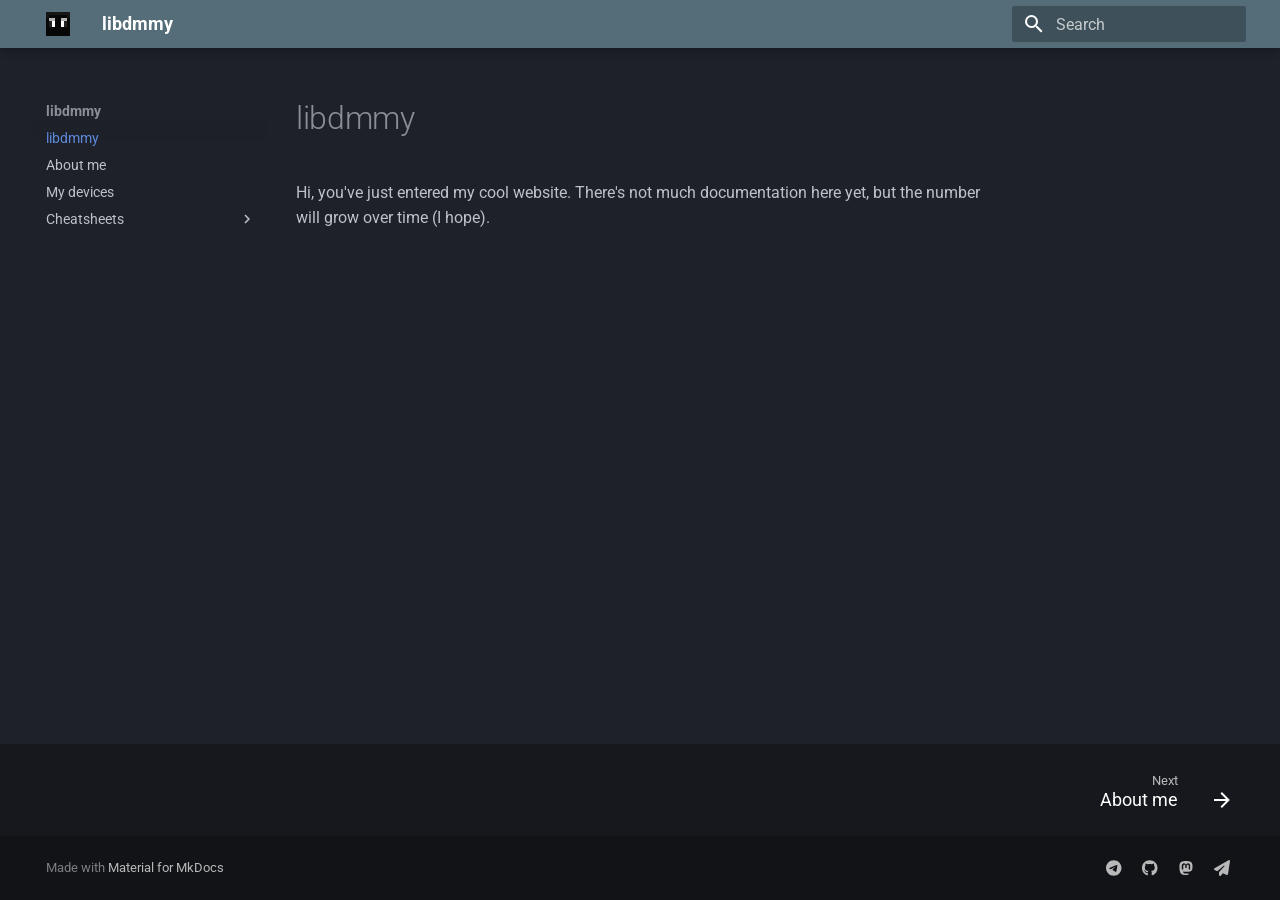
==== commit c675a054: "Deployed 242b59a with MkDocs version: 1.6.1" ====
--- a/index.html
+++ b/index.html
@@ -12,11 +12,11 @@
       
       
       
-        <link rel="next" href="Cheatsheets/tmux/">
+        <link rel="next" href="biography/">
       
       
       <link rel="icon" href="assets/face.svg">
-      <meta name="generator" content="mkdocs-1.6.1, mkdocs-material-9.6.12">
+      <meta name="generator" content="mkdocs-1.6.1, mkdocs-material-9.6.14">
     
     
       
@@ -24,7 +24,7 @@
       
     
     
-      <link rel="stylesheet" href="assets/stylesheets/main.2afb09e1.min.css">
+      <link rel="stylesheet" href="assets/stylesheets/main.342714a4.min.css">
       
         
         <link rel="stylesheet" href="assets/stylesheets/palette.06af60db.min.css">
@@ -70,7 +70,7 @@
     <div data-md-component="skip">
       
         
-        <a href="#about-me" class="md-skip">
+        <a href="#libdmmy" class="md-skip">
           Skip to content
         </a>
       
@@ -105,7 +105,7 @@
         <div class="md-header__topic" data-md-component="header-topic">
           <span class="md-ellipsis">
             
-              About me
+              libdmmy
             
           </span>
         </div>
@@ -214,13 +214,35 @@
   
   
   <span class="md-ellipsis">
+    libdmmy
+    
+  </span>
+  
+
+      </a>
+      
+    </li>
+  
+
+    
+      
+      
+  
+  
+  
+  
+    <li class="md-nav__item">
+      <a href="biography/" class="md-nav__link">
+        
+  
+  
+  <span class="md-ellipsis">
     About me
     
   </span>
   
 
       </a>
-      
     </li>
   
 
@@ -231,6 +253,28 @@
   
   
   
+    <li class="md-nav__item">
+      <a href="devices/" class="md-nav__link">
+        
+  
+  
+  <span class="md-ellipsis">
+    My devices
+    
+  </span>
+  
+
+      </a>
+    </li>
+  
+
+    
+      
+      
+  
+  
+  
+  
     
     
     
@@ -240,10 +284,10 @@
       
         
         
-        <input class="md-nav__toggle md-toggle " type="checkbox" id="__nav_2" >
-        
-          
-          <label class="md-nav__link" for="__nav_2" id="__nav_2_label" tabindex="0">
+        <input class="md-nav__toggle md-toggle " type="checkbox" id="__nav_4" >
+        
+          
+          <label class="md-nav__link" for="__nav_4" id="__nav_4_label" tabindex="0">
             
   
   
@@ -256,12 +300,35 @@
             <span class="md-nav__icon md-icon"></span>
           </label>
         
-        <nav class="md-nav" data-md-level="1" aria-labelledby="__nav_2_label" aria-expanded="false">
-          <label class="md-nav__title" for="__nav_2">
+        <nav class="md-nav" data-md-level="1" aria-labelledby="__nav_4_label" aria-expanded="false">
+          <label class="md-nav__title" for="__nav_4">
             <span class="md-nav__icon md-icon"></span>
             Cheatsheets
           </label>
           <ul class="md-nav__list" data-md-scrollfix>
+            
+              
+                
+  
+  
+  
+  
+    <li class="md-nav__item">
+      <a href="Cheatsheets/python/" class="md-nav__link">
+        
+  
+  
+  <span class="md-ellipsis">
+    Python snippets
+    
+  </span>
+  
+
+      </a>
+    </li>
+  
+
+              
             
               
                 
@@ -327,23 +394,8 @@
 
 
 
-<h1 id="about-me">About me</h1>
-<p>libdmmy (Dummy Yenko). Not a big fan of touching grass, but a big fan of coding and Minecraft...</p>
-<h1 id="devices">Devices</h1>
-<h2 id="redmi-note-8-ginkgo">Redmi Note 8 (ginkgo)</h2>
-<p>Main phone. Has ArrowOS 11, fastest ROM for this device, installed. Doesn't have any GApps, because it does much useless stuff at the background.</p>
-<div class="admonition info">
-<p class="admonition-title">Fun fact</p>
-<p>I've hard-bricked it when flashed too old version of MIUI.</p>
-</div>
-<h2 id="pc-potato">PC (potato)</h2>
-<p>Main PC with ancient parts. Intel i3-2100, NVIDIA GT440, 8GB of RAM. Works smooth for me, because I haven't tried anything better. However, Linux sucks on it, because of ancient NVIDIA graphics card. But Windows works just fine (Windows 7 is fastest for it, but it's too old).</p>
-<div class="admonition info">
-<p class="admonition-title">Fun fact</p>
-<p>After two years, SSD still lives, even after reinstalling OSes every two weeks, because I'm getting bored.</p>
-</div>
-<h2 id="redmi-7a-pine">Redmi 7A (pine)</h2>
-<p>Second phone. Using it as a hotspot, a way to use apps for normies (e.g. banking, WhatsApp, school stuff) and just a fallback, when something will go wrong on ginkgo. Yes, I take two phones when I need to go somewhere.</p>
+<h1 id="libdmmy">libdmmy</h1>
+<p>Hi, you've just entered my cool website. There's not much documentation here yet, but the number will grow over time (I hope).</p>
 
 
 
@@ -374,13 +426,13 @@
         
         
           
-          <a href="Cheatsheets/tmux/" class="md-footer__link md-footer__link--next" aria-label="Next: tmux">
+          <a href="biography/" class="md-footer__link md-footer__link--next" aria-label="Next: About me">
             <div class="md-footer__title">
               <span class="md-footer__direction">
                 Next
               </span>
               <div class="md-ellipsis">
-                tmux
+                About me
               </div>
             </div>
             <div class="md-footer__button md-icon">
@@ -463,10 +515,10 @@
     
     
       
-      <script id="__config" type="application/json">{"base": ".", "features": ["navigation.footer", "navigation.instant", "content.code.copy"], "search": "assets/javascripts/workers/search.f8cc74c7.min.js", "tags": null, "translations": {"clipboard.copied": "Copied to clipboard", "clipboard.copy": "Copy to clipboard", "search.result.more.one": "1 more on this page", "search.result.more.other": "# more on this page", "search.result.none": "No matching documents", "search.result.one": "1 matching document", "search.result.other": "# matching documents", "search.result.placeholder": "Type to start searching", "search.result.term.missing": "Missing", "select.version": "Select version"}, "version": null}</script>
-    
-    
-      <script src="assets/javascripts/bundle.c8b220af.min.js"></script>
+      <script id="__config" type="application/json">{"base": ".", "features": ["navigation.footer", "navigation.instant", "content.code.copy"], "search": "assets/javascripts/workers/search.d50fe291.min.js", "tags": null, "translations": {"clipboard.copied": "Copied to clipboard", "clipboard.copy": "Copy to clipboard", "search.result.more.one": "1 more on this page", "search.result.more.other": "# more on this page", "search.result.none": "No matching documents", "search.result.one": "1 matching document", "search.result.other": "# matching documents", "search.result.placeholder": "Type to start searching", "search.result.term.missing": "Missing", "select.version": "Select version"}, "version": null}</script>
+    
+    
+      <script src="assets/javascripts/bundle.13a4f30d.min.js"></script>
       
     
   </body>
--- a/assets/stylesheets/main.342714a4.min.css
+++ b/assets/stylesheets/main.342714a4.min.css
@@ -0,0 +1 @@
+@charset "UTF-8";html{-webkit-text-size-adjust:none;-moz-text-size-adjust:none;text-size-adjust:none;box-sizing:border-box}*,:after,:before{box-sizing:inherit}@media (prefers-reduced-motion){*,:after,:before{transition:none!important}}body{margin:0}a,button,input,label{-webkit-tap-highlight-color:transparent}a{color:inherit;text-decoration:none}hr{border:0;box-sizing:initial;display:block;height:.05rem;overflow:visible;padding:0}small{font-size:80%}sub,sup{line-height:1em}img{border-style:none}table{border-collapse:initial;border-spacing:0}td,th{font-weight:400;vertical-align:top}button{background:#0000;border:0;font-family:inherit;font-size:inherit;margin:0;padding:0}input{border:0;outline:none}:root{--md-primary-fg-color:#4051b5;--md-primary-fg-color--light:#5d6cc0;--md-primary-fg-color--dark:#303fa1;--md-primary-bg-color:#fff;--md-primary-bg-color--light:#ffffffb3;--md-accent-fg-color:#526cfe;--md-accent-fg-color--transparent:#526cfe1a;--md-accent-bg-color:#fff;--md-accent-bg-color--light:#ffffffb3}[data-md-color-scheme=default]{color-scheme:light}[data-md-color-scheme=default] img[src$="#gh-dark-mode-only"],[data-md-color-scheme=default] img[src$="#only-dark"]{display:none}:root,[data-md-color-scheme=default]{--md-hue:225deg;--md-default-fg-color:#000000de;--md-default-fg-color--light:#0000008a;--md-default-fg-color--lighter:#00000052;--md-default-fg-color--lightest:#00000012;--md-default-bg-color:#fff;--md-default-bg-color--light:#ffffffb3;--md-default-bg-color--lighter:#ffffff4d;--md-default-bg-color--lightest:#ffffff1f;--md-code-fg-color:#36464e;--md-code-bg-color:#f5f5f5;--md-code-hl-color:#4287ff;--md-code-hl-color--light:#4287ff1a;--md-code-hl-number-color:#d52a2a;--md-code-hl-special-color:#db1457;--md-code-hl-function-color:#a846b9;--md-code-hl-constant-color:#6e59d9;--md-code-hl-keyword-color:#3f6ec6;--md-code-hl-string-color:#1c7d4d;--md-code-hl-name-color:var(--md-code-fg-color);--md-code-hl-operator-color:var(--md-default-fg-color--light);--md-code-hl-punctuation-color:var(--md-default-fg-color--light);--md-code-hl-comment-color:var(--md-default-fg-color--light);--md-code-hl-generic-color:var(--md-default-fg-color--light);--md-code-hl-variable-color:var(--md-default-fg-color--light);--md-typeset-color:var(--md-default-fg-color);--md-typeset-a-color:var(--md-primary-fg-color);--md-typeset-del-color:#f5503d26;--md-typeset-ins-color:#0bd57026;--md-typeset-kbd-color:#fafafa;--md-typeset-kbd-accent-color:#fff;--md-typeset-kbd-border-color:#b8b8b8;--md-typeset-mark-color:#ffff0080;--md-typeset-table-color:#0000001f;--md-typeset-table-color--light:rgba(0,0,0,.035);--md-admonition-fg-color:var(--md-default-fg-color);--md-admonition-bg-color:var(--md-default-bg-color);--md-warning-fg-color:#000000de;--md-warning-bg-color:#ff9;--md-footer-fg-color:#fff;--md-footer-fg-color--light:#ffffffb3;--md-footer-fg-color--lighter:#ffffff73;--md-footer-bg-color:#000000de;--md-footer-bg-color--dark:#00000052;--md-shadow-z1:0 0.2rem 0.5rem #0000000d,0 0 0.05rem #0000001a;--md-shadow-z2:0 0.2rem 0.5rem #0000001a,0 0 0.05rem #00000040;--md-shadow-z3:0 0.2rem 0.5rem #0003,0 0 0.05rem #00000059}.md-icon svg{fill:currentcolor;display:block;height:1.2rem;width:1.2rem}body{-webkit-font-smoothing:antialiased;-moz-osx-font-smoothing:grayscale;--md-text-font-family:var(--md-text-font,_),-apple-system,BlinkMacSystemFont,Helvetica,Arial,sans-serif;--md-code-font-family:var(--md-code-font,_),SFMono-Regular,Consolas,Menlo,monospace}aside,body,input{font-feature-settings:"kern","liga";color:var(--md-typeset-color);font-family:var(--md-text-font-family)}code,kbd,pre{font-feature-settings:"kern";font-family:var(--md-code-font-family)}:root{--md-typeset-table-sort-icon:url('data:image/svg+xml;charset=utf-8,<svg xmlns="http://www.w3.org/2000/svg" viewBox="0 0 24 24"><path d="m18 21-4-4h3V7h-3l4-4 4 4h-3v10h3M2 19v-2h10v2M2 13v-2h7v2M2 7V5h4v2z"/></svg>');--md-typeset-table-sort-icon--asc:url('data:image/svg+xml;charset=utf-8,<svg xmlns="http://www.w3.org/2000/svg" viewBox="0 0 24 24"><path d="M19 17h3l-4 4-4-4h3V3h2M2 17h10v2H2M6 5v2H2V5m0 6h7v2H2z"/></svg>');--md-typeset-table-sort-icon--desc:url('data:image/svg+xml;charset=utf-8,<svg xmlns="http://www.w3.org/2000/svg" viewBox="0 0 24 24"><path d="M19 7h3l-4-4-4 4h3v14h2M2 17h10v2H2M6 5v2H2V5m0 6h7v2H2z"/></svg>')}.md-typeset{-webkit-print-color-adjust:exact;color-adjust:exact;font-size:.8rem;line-height:1.6;overflow-wrap:break-word}@media print{.md-typeset{font-size:.68rem}}.md-typeset blockquote,.md-typeset dl,.md-typeset figure,.md-typeset ol,.md-typeset pre,.md-typeset ul{margin-bottom:1em;margin-top:1em}.md-typeset h1{color:var(--md-default-fg-color--light);font-size:2em;line-height:1.3;margin:0 0 1.25em}.md-typeset h1,.md-typeset h2{font-weight:300;letter-spacing:-.01em}.md-typeset h2{font-size:1.5625em;line-height:1.4;margin:1.6em 0 .64em}.md-typeset h3{font-size:1.25em;font-weight:400;letter-spacing:-.01em;line-height:1.5;margin:1.6em 0 .8em}.md-typeset h2+h3{margin-top:.8em}.md-typeset h4{font-weight:700;letter-spacing:-.01em;margin:1em 0}.md-typeset h5,.md-typeset h6{color:var(--md-default-fg-color--light);font-size:.8em;font-weight:700;letter-spacing:-.01em;margin:1.25em 0}.md-typeset h5{text-transform:uppercase}.md-typeset h5 code{text-transform:none}.md-typeset hr{border-bottom:.05rem solid var(--md-default-fg-color--lightest);display:flow-root;margin:1.5em 0}.md-typeset a{color:var(--md-typeset-a-color);word-break:break-word}.md-typeset a,.md-typeset a:before{transition:color 125ms}.md-typeset a:focus,.md-typeset a:hover{color:var(--md-accent-fg-color)}.md-typeset a:focus code,.md-typeset a:hover code{background-color:var(--md-accent-fg-color--transparent)}.md-typeset a code{color:currentcolor;transition:background-color 125ms}.md-typeset a.focus-visible{outline-color:var(--md-accent-fg-color);outline-offset:.2rem}.md-typeset code,.md-typeset kbd,.md-typeset pre{color:var(--md-code-fg-color);direction:ltr;font-variant-ligatures:none}@media print{.md-typeset code,.md-typeset kbd,.md-typeset pre{white-space:pre-wrap}}.md-typeset code{background-color:var(--md-code-bg-color);border-radius:.1rem;-webkit-box-decoration-break:clone;box-decoration-break:clone;font-size:.85em;padding:0 .2941176471em;word-break:break-word}.md-typeset code:not(.focus-visible){-webkit-tap-highlight-color:transparent;outline:none}.md-typeset pre{display:flow-root;line-height:1.4;position:relative}.md-typeset pre>code{-webkit-box-decoration-break:slice;box-decoration-break:slice;box-shadow:none;display:block;margin:0;outline-color:var(--md-accent-fg-color);overflow:auto;padding:.7720588235em 1.1764705882em;scrollbar-color:var(--md-default-fg-color--lighter) #0000;scrollbar-width:thin;touch-action:auto;word-break:normal}.md-typeset pre>code:hover{scrollbar-color:var(--md-accent-fg-color) #0000}.md-typeset pre>code::-webkit-scrollbar{height:.2rem;width:.2rem}.md-typeset pre>code::-webkit-scrollbar-thumb{background-color:var(--md-default-fg-color--lighter)}.md-typeset pre>code::-webkit-scrollbar-thumb:hover{background-color:var(--md-accent-fg-color)}.md-typeset kbd{background-color:var(--md-typeset-kbd-color);border-radius:.1rem;box-shadow:0 .1rem 0 .05rem var(--md-typeset-kbd-border-color),0 .1rem 0 var(--md-typeset-kbd-border-color),0 -.1rem .2rem var(--md-typeset-kbd-accent-color) inset;color:var(--md-default-fg-color);display:inline-block;font-size:.75em;padding:0 .6666666667em;vertical-align:text-top;word-break:break-word}.md-typeset mark{background-color:var(--md-typeset-mark-color);-webkit-box-decoration-break:clone;box-decoration-break:clone;color:inherit;word-break:break-word}.md-typeset abbr{border-bottom:.05rem dotted var(--md-default-fg-color--light);cursor:help;text-decoration:none}.md-typeset small{opacity:.75}[dir=ltr] .md-typeset sub,[dir=ltr] .md-typeset sup{margin-left:.078125em}[dir=rtl] .md-typeset sub,[dir=rtl] .md-typeset sup{margin-right:.078125em}[dir=ltr] .md-typeset blockquote{padding-left:.6rem}[dir=rtl] .md-typeset blockquote{padding-right:.6rem}[dir=ltr] .md-typeset blockquote{border-left:.2rem solid var(--md-default-fg-color--lighter)}[dir=rtl] .md-typeset blockquote{border-right:.2rem solid var(--md-default-fg-color--lighter)}.md-typeset blockquote{color:var(--md-default-fg-color--light);margin-left:0;margin-right:0}.md-typeset ul{list-style-type:disc}.md-typeset ul[type]{list-style-type:revert-layer}[dir=ltr] .md-typeset ol,[dir=ltr] .md-typeset ul{margin-left:.625em}[dir=rtl] .md-typeset ol,[dir=rtl] .md-typeset ul{margin-right:.625em}.md-typeset ol,.md-typeset ul{padding:0}.md-typeset ol:not([hidden]),.md-typeset ul:not([hidden]){display:flow-root}.md-typeset ol ol,.md-typeset ul ol{list-style-type:lower-alpha}.md-typeset ol ol ol,.md-typeset ul ol ol{list-style-type:lower-roman}.md-typeset ol ol ol ol,.md-typeset ul ol ol ol{list-style-type:upper-alpha}.md-typeset ol ol ol ol ol,.md-typeset ul ol ol ol ol{list-style-type:upper-roman}.md-typeset ol[type],.md-typeset ul[type]{list-style-type:revert-layer}[dir=ltr] .md-typeset ol li,[dir=ltr] .md-typeset ul li{margin-left:1.25em}[dir=rtl] .md-typeset ol li,[dir=rtl] .md-typeset ul li{margin-right:1.25em}.md-typeset ol li,.md-typeset ul li{margin-bottom:.5em}.md-typeset ol li blockquote,.md-typeset ol li p,.md-typeset ul li blockquote,.md-typeset ul li p{margin:.5em 0}.md-typeset ol li:last-child,.md-typeset ul li:last-child{margin-bottom:0}[dir=ltr] .md-typeset ol li ol,[dir=ltr] .md-typeset ol li ul,[dir=ltr] .md-typeset ul li ol,[dir=ltr] .md-typeset ul li ul{margin-left:.625em}[dir=rtl] .md-typeset ol li ol,[dir=rtl] .md-typeset ol li ul,[dir=rtl] .md-typeset ul li ol,[dir=rtl] .md-typeset ul li ul{margin-right:.625em}.md-typeset ol li ol,.md-typeset ol li ul,.md-typeset ul li ol,.md-typeset ul li ul{margin-bottom:.5em;margin-top:.5em}[dir=ltr] .md-typeset dd{margin-left:1.875em}[dir=rtl] .md-typeset dd{margin-right:1.875em}.md-typeset dd{margin-bottom:1.5em;margin-top:1em}.md-typeset img,.md-typeset svg,.md-typeset video{height:auto;max-width:100%}.md-typeset img[align=left]{margin:1em 1em 1em 0}.md-typeset img[align=right]{margin:1em 0 1em 1em}.md-typeset img[align]:only-child{margin-top:0}.md-typeset figure{display:flow-root;margin:1em auto;max-width:100%;text-align:center;width:-moz-fit-content;width:fit-content}.md-typeset figure img{display:block;margin:0 auto}.md-typeset figcaption{font-style:italic;margin:1em auto;max-width:24rem}.md-typeset iframe{max-width:100%}.md-typeset table:not([class]){background-color:var(--md-default-bg-color);border:.05rem solid var(--md-typeset-table-color);border-radius:.1rem;display:inline-block;font-size:.64rem;max-width:100%;overflow:auto;touch-action:auto}@media print{.md-typeset table:not([class]){display:table}}.md-typeset table:not([class])+*{margin-top:1.5em}.md-typeset table:not([class]) td>:first-child,.md-typeset table:not([class]) th>:first-child{margin-top:0}.md-typeset table:not([class]) td>:last-child,.md-typeset table:not([class]) th>:last-child{margin-bottom:0}.md-typeset table:not([class]) td:not([align]),.md-typeset table:not([class]) th:not([align]){text-align:left}[dir=rtl] .md-typeset table:not([class]) td:not([align]),[dir=rtl] .md-typeset table:not([class]) th:not([align]){text-align:right}.md-typeset table:not([class]) th{font-weight:700;min-width:5rem;padding:.9375em 1.25em;vertical-align:top}.md-typeset table:not([class]) td{border-top:.05rem solid var(--md-typeset-table-color);padding:.9375em 1.25em;vertical-align:top}.md-typeset table:not([class]) tbody tr{transition:background-color 125ms}.md-typeset table:not([class]) tbody tr:hover{background-color:var(--md-typeset-table-color--light);box-shadow:0 .05rem 0 var(--md-default-bg-color) inset}.md-typeset table:not([class]) a{word-break:normal}.md-typeset table th[role=columnheader]{cursor:pointer}[dir=ltr] .md-typeset table th[role=columnheader]:after{margin-left:.5em}[dir=rtl] .md-typeset table th[role=columnheader]:after{margin-right:.5em}.md-typeset table th[role=columnheader]:after{content:"";display:inline-block;height:1.2em;-webkit-mask-image:var(--md-typeset-table-sort-icon);mask-image:var(--md-typeset-table-sort-icon);-webkit-mask-repeat:no-repeat;mask-repeat:no-repeat;-webkit-mask-size:contain;mask-size:contain;transition:background-color 125ms;vertical-align:text-bottom;width:1.2em}.md-typeset table th[role=columnheader]:hover:after{background-color:var(--md-default-fg-color--lighter)}.md-typeset table th[role=columnheader][aria-sort=ascending]:after{background-color:var(--md-default-fg-color--light);-webkit-mask-image:var(--md-typeset-table-sort-icon--asc);mask-image:var(--md-typeset-table-sort-icon--asc)}.md-typeset table th[role=columnheader][aria-sort=descending]:after{background-color:var(--md-default-fg-color--light);-webkit-mask-image:var(--md-typeset-table-sort-icon--desc);mask-image:var(--md-typeset-table-sort-icon--desc)}.md-typeset__scrollwrap{margin:1em -.8rem;overflow-x:auto;touch-action:auto}.md-typeset__table{display:inline-block;margin-bottom:.5em;padding:0 .8rem}@media print{.md-typeset__table{display:block}}html .md-typeset__table table{display:table;margin:0;overflow:hidden;width:100%}@media screen and (max-width:44.984375em){.md-content__inner>pre{margin:1em -.8rem}.md-content__inner>pre code{border-radius:0}}.md-typeset .md-author{border-radius:100%;display:block;flex-shrink:0;height:1.6rem;overflow:hidden;position:relative;transition:color 125ms,transform 125ms;width:1.6rem}.md-typeset .md-author img{display:block}.md-typeset .md-author--more{background:var(--md-default-fg-color--lightest);color:var(--md-default-fg-color--lighter);font-size:.6rem;font-weight:700;line-height:1.6rem;text-align:center}.md-typeset .md-author--long{height:2.4rem;width:2.4rem}.md-typeset a.md-author{transform:scale(1)}.md-typeset a.md-author img{border-radius:100%;filter:grayscale(100%) opacity(75%);transition:filter 125ms}.md-typeset a.md-author:focus,.md-typeset a.md-author:hover{transform:scale(1.1);z-index:1}.md-typeset a.md-author:focus img,.md-typeset a.md-author:hover img{filter:grayscale(0)}.md-banner{background-color:var(--md-footer-bg-color);color:var(--md-footer-fg-color);overflow:auto}@media print{.md-banner{display:none}}.md-banner--warning{background-color:var(--md-warning-bg-color);color:var(--md-warning-fg-color)}.md-banner__inner{font-size:.7rem;margin:.6rem auto;padding:0 .8rem}[dir=ltr] .md-banner__button{float:right}[dir=rtl] .md-banner__button{float:left}.md-banner__button{color:inherit;cursor:pointer;transition:opacity .25s}.no-js .md-banner__button{display:none}.md-banner__button:hover{opacity:.7}html{font-size:125%;height:100%;overflow-x:hidden}@media screen and (min-width:100em){html{font-size:137.5%}}@media screen and (min-width:125em){html{font-size:150%}}body{background-color:var(--md-default-bg-color);display:flex;flex-direction:column;font-size:.5rem;min-height:100%;position:relative;width:100%}@media print{body{display:block}}@media screen and (max-width:59.984375em){body[data-md-scrolllock]{position:fixed}}.md-grid{margin-left:auto;margin-right:auto;max-width:61rem}.md-container{display:flex;flex-direction:column;flex-grow:1}@media print{.md-container{display:block}}.md-main{flex-grow:1}.md-main__inner{display:flex;height:100%;margin-top:1.5rem}.md-ellipsis{overflow:hidden;text-overflow:ellipsis}.md-toggle{display:none}.md-option{height:0;opacity:0;position:absolute;width:0}.md-option:checked+label:not([hidden]){display:block}.md-option.focus-visible+label{outline-color:var(--md-accent-fg-color);outline-style:auto}.md-skip{background-color:var(--md-default-fg-color);border-radius:.1rem;color:var(--md-default-bg-color);font-size:.64rem;margin:.5rem;opacity:0;outline-color:var(--md-accent-fg-color);padding:.3rem .5rem;position:fixed;transform:translateY(.4rem);z-index:-1}.md-skip:focus{opacity:1;transform:translateY(0);transition:transform .25s cubic-bezier(.4,0,.2,1),opacity 175ms 75ms;z-index:10}@page{margin:25mm}:root{--md-clipboard-icon:url('data:image/svg+xml;charset=utf-8,<svg xmlns="http://www.w3.org/2000/svg" viewBox="0 0 24 24"><path d="M19 21H8V7h11m0-2H8a2 2 0 0 0-2 2v14a2 2 0 0 0 2 2h11a2 2 0 0 0 2-2V7a2 2 0 0 0-2-2m-3-4H4a2 2 0 0 0-2 2v14h2V3h12z"/></svg>')}.md-clipboard{border-radius:.1rem;color:var(--md-default-fg-color--lightest);cursor:pointer;height:1.5em;outline-color:var(--md-accent-fg-color);outline-offset:.1rem;position:absolute;right:.5em;top:.5em;transition:color .25s;width:1.5em;z-index:1}@media print{.md-clipboard{display:none}}.md-clipboard:not(.focus-visible){-webkit-tap-highlight-color:transparent;outline:none}:hover>.md-clipboard{color:var(--md-default-fg-color--light)}.md-clipboard:focus,.md-clipboard:hover{color:var(--md-accent-fg-color)}.md-clipboard:after{background-color:currentcolor;content:"";display:block;height:1.125em;margin:0 auto;-webkit-mask-image:var(--md-clipboard-icon);mask-image:var(--md-clipboard-icon);-webkit-mask-position:center;mask-position:center;-webkit-mask-repeat:no-repeat;mask-repeat:no-repeat;-webkit-mask-size:contain;mask-size:contain;width:1.125em}.md-clipboard--inline{cursor:pointer}.md-clipboard--inline code{transition:color .25s,background-color .25s}.md-clipboard--inline:focus code,.md-clipboard--inline:hover code{background-color:var(--md-accent-fg-color--transparent);color:var(--md-accent-fg-color)}.md-typeset .md-code__content{display:grid}@keyframes consent{0%{opacity:0;transform:translateY(100%)}to{opacity:1;transform:translateY(0)}}@keyframes overlay{0%{opacity:0}to{opacity:1}}.md-consent__overlay{animation:overlay .25s both;-webkit-backdrop-filter:blur(.1rem);backdrop-filter:blur(.1rem);background-color:#0000008a;height:100%;opacity:1;position:fixed;top:0;width:100%;z-index:5}.md-consent__inner{animation:consent .5s cubic-bezier(.1,.7,.1,1) both;background-color:var(--md-default-bg-color);border:0;border-radius:.1rem;bottom:0;box-shadow:0 0 .2rem #0000001a,0 .2rem .4rem #0003;max-height:100%;overflow:auto;padding:0;position:fixed;width:100%;z-index:5}.md-consent__form{padding:.8rem}.md-consent__settings{display:none;margin:1em 0}input:checked+.md-consent__settings{display:block}.md-consent__controls{margin-bottom:.8rem}.md-typeset .md-consent__controls .md-button{display:inline}@media screen and (max-width:44.984375em){.md-typeset .md-consent__controls .md-button{display:block;margin-top:.4rem;text-align:center;width:100%}}.md-consent label{cursor:pointer}.md-content{flex-grow:1;min-width:0}.md-content__inner{margin:0 .8rem 1.2rem;padding-top:.6rem}@media screen and (min-width:76.25em){[dir=ltr] .md-sidebar--primary:not([hidden])~.md-content>.md-content__inner{margin-left:1.2rem}[dir=ltr] .md-sidebar--secondary:not([hidden])~.md-content>.md-content__inner,[dir=rtl] .md-sidebar--primary:not([hidden])~.md-content>.md-content__inner{margin-right:1.2rem}[dir=rtl] .md-sidebar--secondary:not([hidden])~.md-content>.md-content__inner{margin-left:1.2rem}}.md-content__inner:before{content:"";display:block;height:.4rem}.md-content__inner>:last-child{margin-bottom:0}[dir=ltr] .md-content__button{float:right}[dir=rtl] .md-content__button{float:left}[dir=ltr] .md-content__button{margin-left:.4rem}[dir=rtl] .md-content__button{margin-right:.4rem}.md-content__button{margin:.4rem 0;padding:0}@media print{.md-content__button{display:none}}.md-typeset .md-content__button{color:var(--md-default-fg-color--lighter)}.md-content__button svg{display:inline;vertical-align:top}[dir=rtl] .md-content__button svg{transform:scaleX(-1)}[dir=ltr] .md-dialog{right:.8rem}[dir=rtl] .md-dialog{left:.8rem}.md-dialog{background-color:var(--md-default-fg-color);border-radius:.1rem;bottom:.8rem;box-shadow:var(--md-shadow-z3);min-width:11.1rem;opacity:0;padding:.4rem .6rem;pointer-events:none;position:fixed;transform:translateY(100%);transition:transform 0ms .4s,opacity .4s;z-index:4}@media print{.md-dialog{display:none}}.md-dialog--active{opacity:1;pointer-events:auto;transform:translateY(0);transition:transform .4s cubic-bezier(.075,.85,.175,1),opacity .4s}.md-dialog__inner{color:var(--md-default-bg-color);font-size:.7rem}.md-feedback{margin:2em 0 1em;text-align:center}.md-feedback fieldset{border:none;margin:0;padding:0}.md-feedback__title{font-weight:700;margin:1em auto}.md-feedback__inner{position:relative}.md-feedback__list{display:flex;flex-wrap:wrap;place-content:baseline center;position:relative}.md-feedback__list:hover .md-icon:not(:disabled){color:var(--md-default-fg-color--lighter)}:disabled .md-feedback__list{min-height:1.8rem}.md-feedback__icon{color:var(--md-default-fg-color--light);cursor:pointer;flex-shrink:0;margin:0 .1rem;transition:color 125ms}.md-feedback__icon:not(:disabled).md-icon:hover{color:var(--md-accent-fg-color)}.md-feedback__icon:disabled{color:var(--md-default-fg-color--lightest);pointer-events:none}.md-feedback__note{opacity:0;position:relative;transform:translateY(.4rem);transition:transform .4s cubic-bezier(.1,.7,.1,1),opacity .15s}.md-feedback__note>*{margin:0 auto;max-width:16rem}:disabled .md-feedback__note{opacity:1;transform:translateY(0)}@media print{.md-feedback{display:none}}.md-footer{background-color:var(--md-footer-bg-color);color:var(--md-footer-fg-color)}@media print{.md-footer{display:none}}.md-footer__inner{justify-content:space-between;overflow:auto;padding:.2rem}.md-footer__inner:not([hidden]){display:flex}.md-footer__link{align-items:end;display:flex;flex-grow:0.01;margin-bottom:.4rem;margin-top:1rem;max-width:100%;outline-color:var(--md-accent-fg-color);overflow:hidden;transition:opacity .25s}.md-footer__link:focus,.md-footer__link:hover{opacity:.7}[dir=rtl] .md-footer__link svg{transform:scaleX(-1)}@media screen and (max-width:44.984375em){.md-footer__link--prev{flex-shrink:0}.md-footer__link--prev .md-footer__title{display:none}}[dir=ltr] .md-footer__link--next{margin-left:auto}[dir=rtl] .md-footer__link--next{margin-right:auto}.md-footer__link--next{text-align:right}[dir=rtl] .md-footer__link--next{text-align:left}.md-footer__title{flex-grow:1;font-size:.9rem;margin-bottom:.7rem;max-width:calc(100% - 2.4rem);padding:0 1rem;white-space:nowrap}.md-footer__button{margin:.2rem;padding:.4rem}.md-footer__direction{font-size:.64rem;opacity:.7}.md-footer-meta{background-color:var(--md-footer-bg-color--dark)}.md-footer-meta__inner{display:flex;flex-wrap:wrap;justify-content:space-between;padding:.2rem}html .md-footer-meta.md-typeset a{color:var(--md-footer-fg-color--light)}html .md-footer-meta.md-typeset a:focus,html .md-footer-meta.md-typeset a:hover{color:var(--md-footer-fg-color)}.md-copyright{color:var(--md-footer-fg-color--lighter);font-size:.64rem;margin:auto .6rem;padding:.4rem 0;width:100%}@media screen and (min-width:45em){.md-copyright{width:auto}}.md-copyright__highlight{color:var(--md-footer-fg-color--light)}.md-social{display:inline-flex;gap:.2rem;margin:0 .4rem;padding:.2rem 0 .6rem}@media screen and (min-width:45em){.md-social{padding:.6rem 0}}.md-social__link{display:inline-block;height:1.6rem;text-align:center;width:1.6rem}.md-social__link:before{line-height:1.9}.md-social__link svg{fill:currentcolor;max-height:.8rem;vertical-align:-25%}.md-typeset .md-button{border:.1rem solid;border-radius:.1rem;color:var(--md-primary-fg-color);cursor:pointer;display:inline-block;font-weight:700;padding:.625em 2em;transition:color 125ms,background-color 125ms,border-color 125ms}.md-typeset .md-button--primary{background-color:var(--md-primary-fg-color);border-color:var(--md-primary-fg-color);color:var(--md-primary-bg-color)}.md-typeset .md-button:focus,.md-typeset .md-button:hover{background-color:var(--md-accent-fg-color);border-color:var(--md-accent-fg-color);color:var(--md-accent-bg-color)}[dir=ltr] .md-typeset .md-input{border-top-left-radius:.1rem}[dir=ltr] .md-typeset .md-input,[dir=rtl] .md-typeset .md-input{border-top-right-radius:.1rem}[dir=rtl] .md-typeset .md-input{border-top-left-radius:.1rem}.md-typeset .md-input{border-bottom:.1rem solid var(--md-default-fg-color--lighter);box-shadow:var(--md-shadow-z1);font-size:.8rem;height:1.8rem;padding:0 .6rem;transition:border .25s,box-shadow .25s}.md-typeset .md-input:focus,.md-typeset .md-input:hover{border-bottom-color:var(--md-accent-fg-color);box-shadow:var(--md-shadow-z2)}.md-typeset .md-input--stretch{width:100%}.md-header{background-color:var(--md-primary-fg-color);box-shadow:0 0 .2rem #0000,0 .2rem .4rem #0000;color:var(--md-primary-bg-color);display:block;left:0;position:sticky;right:0;top:0;z-index:4}@media print{.md-header{display:none}}.md-header[hidden]{transform:translateY(-100%);transition:transform .25s cubic-bezier(.8,0,.6,1),box-shadow .25s}.md-header--shadow{box-shadow:0 0 .2rem #0000001a,0 .2rem .4rem #0003;transition:transform .25s cubic-bezier(.1,.7,.1,1),box-shadow .25s}.md-header__inner{align-items:center;display:flex;padding:0 .2rem}.md-header__button{color:currentcolor;cursor:pointer;margin:.2rem;outline-color:var(--md-accent-fg-color);padding:.4rem;position:relative;transition:opacity .25s;vertical-align:middle;z-index:1}.md-header__button:hover{opacity:.7}.md-header__button:not([hidden]){display:inline-block}.md-header__button:not(.focus-visible){-webkit-tap-highlight-color:transparent;outline:none}.md-header__button.md-logo{margin:.2rem;padding:.4rem}@media screen and (max-width:76.234375em){.md-header__button.md-logo{display:none}}.md-header__button.md-logo img,.md-header__button.md-logo svg{fill:currentcolor;display:block;height:1.2rem;width:auto}@media screen and (min-width:60em){.md-header__button[for=__search]{display:none}}.no-js .md-header__button[for=__search]{display:none}[dir=rtl] .md-header__button[for=__search] svg{transform:scaleX(-1)}@media screen and (min-width:76.25em){.md-header__button[for=__drawer]{display:none}}.md-header__topic{display:flex;max-width:100%;position:absolute;transition:transform .4s cubic-bezier(.1,.7,.1,1),opacity .15s;white-space:nowrap}.md-header__topic+.md-header__topic{opacity:0;pointer-events:none;transform:translateX(1.25rem);transition:transform .4s cubic-bezier(1,.7,.1,.1),opacity .15s;z-index:-1}[dir=rtl] .md-header__topic+.md-header__topic{transform:translateX(-1.25rem)}.md-header__topic:first-child{font-weight:700}[dir=ltr] .md-header__title{margin-left:1rem;margin-right:.4rem}[dir=rtl] .md-header__title{margin-left:.4rem;margin-right:1rem}.md-header__title{flex-grow:1;font-size:.9rem;height:2.4rem;line-height:2.4rem}.md-header__title--active .md-header__topic{opacity:0;pointer-events:none;transform:translateX(-1.25rem);transition:transform .4s cubic-bezier(1,.7,.1,.1),opacity .15s;z-index:-1}[dir=rtl] .md-header__title--active .md-header__topic{transform:translateX(1.25rem)}.md-header__title--active .md-header__topic+.md-header__topic{opacity:1;pointer-events:auto;transform:translateX(0);transition:transform .4s cubic-bezier(.1,.7,.1,1),opacity .15s;z-index:0}.md-header__title>.md-header__ellipsis{height:100%;position:relative;width:100%}.md-header__option{display:flex;flex-shrink:0;max-width:100%;transition:max-width 0ms .25s,opacity .25s .25s;white-space:nowrap}[data-md-toggle=search]:checked~.md-header .md-header__option{max-width:0;opacity:0;transition:max-width 0ms,opacity 0ms}.md-header__option>input{bottom:0}.md-header__source{display:none}@media screen and (min-width:60em){[dir=ltr] .md-header__source{margin-left:1rem}[dir=rtl] .md-header__source{margin-right:1rem}.md-header__source{display:block;max-width:11.7rem;width:11.7rem}}@media screen and (min-width:76.25em){[dir=ltr] .md-header__source{margin-left:1.4rem}[dir=rtl] .md-header__source{margin-right:1.4rem}}.md-meta{color:var(--md-default-fg-color--light);font-size:.7rem;line-height:1.3}.md-meta__list{display:inline-flex;flex-wrap:wrap;list-style:none;margin:0;padding:0}.md-meta__item:not(:last-child):after{content:"·";margin-left:.2rem;margin-right:.2rem}.md-meta__link{color:var(--md-typeset-a-color)}.md-meta__link:focus,.md-meta__link:hover{color:var(--md-accent-fg-color)}.md-draft{background-color:#ff1744;border-radius:.125em;color:#fff;display:inline-block;font-weight:700;padding-left:.5714285714em;padding-right:.5714285714em}:root{--md-nav-icon--prev:url('data:image/svg+xml;charset=utf-8,<svg xmlns="http://www.w3.org/2000/svg" viewBox="0 0 24 24"><path d="M20 11v2H8l5.5 5.5-1.42 1.42L4.16 12l7.92-7.92L13.5 5.5 8 11z"/></svg>');--md-nav-icon--next:url('data:image/svg+xml;charset=utf-8,<svg xmlns="http://www.w3.org/2000/svg" viewBox="0 0 24 24"><path d="M8.59 16.58 13.17 12 8.59 7.41 10 6l6 6-6 6z"/></svg>');--md-toc-icon:url('data:image/svg+xml;charset=utf-8,<svg xmlns="http://www.w3.org/2000/svg" viewBox="0 0 24 24"><path d="M3 9h14V7H3zm0 4h14v-2H3zm0 4h14v-2H3zm16 0h2v-2h-2zm0-10v2h2V7zm0 6h2v-2h-2z"/></svg>')}.md-nav{font-size:.7rem;line-height:1.3}.md-nav__title{color:var(--md-default-fg-color--light);display:block;font-weight:700;overflow:hidden;padding:0 .6rem;text-overflow:ellipsis}.md-nav__title .md-nav__button{display:none}.md-nav__title .md-nav__button img{height:100%;width:auto}.md-nav__title .md-nav__button.md-logo img,.md-nav__title .md-nav__button.md-logo svg{fill:currentcolor;display:block;height:2.4rem;max-width:100%;object-fit:contain;width:auto}.md-nav__list{list-style:none;margin:0;padding:0}.md-nav__link{align-items:flex-start;display:flex;gap:.4rem;margin-top:.625em;scroll-snap-align:start;transition:color 125ms}.md-nav__link--passed{color:var(--md-default-fg-color--light)}.md-nav__item .md-nav__link--active,.md-nav__item .md-nav__link--active code{color:var(--md-typeset-a-color)}.md-nav__link .md-ellipsis{position:relative}[dir=ltr] .md-nav__link .md-icon:last-child{margin-left:auto}[dir=rtl] .md-nav__link .md-icon:last-child{margin-right:auto}.md-nav__link svg{fill:currentcolor;flex-shrink:0;height:1.3em;position:relative}.md-nav__link[for]:focus,.md-nav__link[for]:hover,.md-nav__link[href]:focus,.md-nav__link[href]:hover{color:var(--md-accent-fg-color);cursor:pointer}.md-nav__link.focus-visible{outline-color:var(--md-accent-fg-color);outline-offset:.2rem}.md-nav--primary .md-nav__link[for=__toc]{display:none}.md-nav--primary .md-nav__link[for=__toc] .md-icon:after{background-color:currentcolor;display:block;height:100%;-webkit-mask-image:var(--md-toc-icon);mask-image:var(--md-toc-icon);width:100%}.md-nav--primary .md-nav__link[for=__toc]~.md-nav{display:none}.md-nav__container>.md-nav__link{margin-top:0}.md-nav__container>.md-nav__link:first-child{flex-grow:1;min-width:0}.md-nav__icon{flex-shrink:0}.md-nav__source{display:none}@media screen and (max-width:76.234375em){.md-nav--primary,.md-nav--primary .md-nav{background-color:var(--md-default-bg-color);display:flex;flex-direction:column;height:100%;left:0;position:absolute;right:0;top:0;z-index:1}.md-nav--primary .md-nav__item,.md-nav--primary .md-nav__title{font-size:.8rem;line-height:1.5}.md-nav--primary .md-nav__title{background-color:var(--md-default-fg-color--lightest);color:var(--md-default-fg-color--light);cursor:pointer;height:5.6rem;line-height:2.4rem;padding:3rem .8rem .2rem;position:relative;white-space:nowrap}[dir=ltr] .md-nav--primary .md-nav__title .md-nav__icon{left:.4rem}[dir=rtl] .md-nav--primary .md-nav__title .md-nav__icon{right:.4rem}.md-nav--primary .md-nav__title .md-nav__icon{display:block;height:1.2rem;margin:.2rem;position:absolute;top:.4rem;width:1.2rem}.md-nav--primary .md-nav__title .md-nav__icon:after{background-color:currentcolor;content:"";display:block;height:100%;-webkit-mask-image:var(--md-nav-icon--prev);mask-image:var(--md-nav-icon--prev);-webkit-mask-position:center;mask-position:center;-webkit-mask-repeat:no-repeat;mask-repeat:no-repeat;-webkit-mask-size:contain;mask-size:contain;width:100%}.md-nav--primary .md-nav__title~.md-nav__list{background-color:var(--md-default-bg-color);box-shadow:0 .05rem 0 var(--md-default-fg-color--lightest) inset;overflow-y:auto;scroll-snap-type:y mandatory;touch-action:pan-y}.md-nav--primary .md-nav__title~.md-nav__list>:first-child{border-top:0}.md-nav--primary .md-nav__title[for=__drawer]{background-color:var(--md-primary-fg-color);color:var(--md-primary-bg-color);font-weight:700}.md-nav--primary .md-nav__title .md-logo{display:block;left:.2rem;margin:.2rem;padding:.4rem;position:absolute;right:.2rem;top:.2rem}.md-nav--primary .md-nav__list{flex:1}.md-nav--primary .md-nav__item{border-top:.05rem solid var(--md-default-fg-color--lightest)}.md-nav--primary .md-nav__item--active>.md-nav__link{color:var(--md-typeset-a-color)}.md-nav--primary .md-nav__item--active>.md-nav__link:focus,.md-nav--primary .md-nav__item--active>.md-nav__link:hover{color:var(--md-accent-fg-color)}.md-nav--primary .md-nav__link{margin-top:0;padding:.6rem .8rem}.md-nav--primary .md-nav__link svg{margin-top:.1em}.md-nav--primary .md-nav__link>.md-nav__link{padding:0}[dir=ltr] .md-nav--primary .md-nav__link .md-nav__icon{margin-right:-.2rem}[dir=rtl] .md-nav--primary .md-nav__link .md-nav__icon{margin-left:-.2rem}.md-nav--primary .md-nav__link .md-nav__icon{font-size:1.2rem;height:1.2rem;width:1.2rem}.md-nav--primary .md-nav__link .md-nav__icon:after{background-color:currentcolor;content:"";display:block;height:100%;-webkit-mask-image:var(--md-nav-icon--next);mask-image:var(--md-nav-icon--next);-webkit-mask-position:center;mask-position:center;-webkit-mask-repeat:no-repeat;mask-repeat:no-repeat;-webkit-mask-size:contain;mask-size:contain;width:100%}[dir=rtl] .md-nav--primary .md-nav__icon:after{transform:scale(-1)}.md-nav--primary .md-nav--secondary .md-nav{background-color:initial;position:static}[dir=ltr] .md-nav--primary .md-nav--secondary .md-nav .md-nav__link{padding-left:1.4rem}[dir=rtl] .md-nav--primary .md-nav--secondary .md-nav .md-nav__link{padding-right:1.4rem}[dir=ltr] .md-nav--primary .md-nav--secondary .md-nav .md-nav .md-nav__link{padding-left:2rem}[dir=rtl] .md-nav--primary .md-nav--secondary .md-nav .md-nav .md-nav__link{padding-right:2rem}[dir=ltr] .md-nav--primary .md-nav--secondary .md-nav .md-nav .md-nav .md-nav__link{padding-left:2.6rem}[dir=rtl] .md-nav--primary .md-nav--secondary .md-nav .md-nav .md-nav .md-nav__link{padding-right:2.6rem}[dir=ltr] .md-nav--primary .md-nav--secondary .md-nav .md-nav .md-nav .md-nav .md-nav__link{padding-left:3.2rem}[dir=rtl] .md-nav--primary .md-nav--secondary .md-nav .md-nav .md-nav .md-nav .md-nav__link{padding-right:3.2rem}.md-nav--secondary{background-color:initial}.md-nav__toggle~.md-nav{display:flex;opacity:0;transform:translateX(100%);transition:transform .25s cubic-bezier(.8,0,.6,1),opacity 125ms 50ms}[dir=rtl] .md-nav__toggle~.md-nav{transform:translateX(-100%)}.md-nav__toggle:checked~.md-nav{opacity:1;transform:translateX(0);transition:transform .25s cubic-bezier(.4,0,.2,1),opacity 125ms 125ms}.md-nav__toggle:checked~.md-nav>.md-nav__list{-webkit-backface-visibility:hidden;backface-visibility:hidden}}@media screen and (max-width:59.984375em){.md-nav--primary .md-nav__link[for=__toc]{display:flex}.md-nav--primary .md-nav__link[for=__toc] .md-icon:after{content:""}.md-nav--primary .md-nav__link[for=__toc]+.md-nav__link{display:none}.md-nav--primary .md-nav__link[for=__toc]~.md-nav{display:flex}.md-nav__source{background-color:var(--md-primary-fg-color--dark);color:var(--md-primary-bg-color);display:block;padding:0 .2rem}}@media screen and (min-width:60em) and (max-width:76.234375em){.md-nav--integrated .md-nav__link[for=__toc]{display:flex}.md-nav--integrated .md-nav__link[for=__toc] .md-icon:after{content:""}.md-nav--integrated .md-nav__link[for=__toc]+.md-nav__link{display:none}.md-nav--integrated .md-nav__link[for=__toc]~.md-nav{display:flex}}@media screen and (min-width:60em){.md-nav{margin-bottom:-.4rem}.md-nav--secondary .md-nav__title{background:var(--md-default-bg-color);box-shadow:0 0 .4rem .4rem var(--md-default-bg-color);position:sticky;top:0;z-index:1}.md-nav--secondary .md-nav__title[for=__toc]{scroll-snap-align:start}.md-nav--secondary .md-nav__title .md-nav__icon{display:none}[dir=ltr] .md-nav--secondary .md-nav__list{padding-left:.6rem}[dir=rtl] .md-nav--secondary .md-nav__list{padding-right:.6rem}.md-nav--secondary .md-nav__list{padding-bottom:.4rem}[dir=ltr] .md-nav--secondary .md-nav__item>.md-nav__link{margin-right:.4rem}[dir=rtl] .md-nav--secondary .md-nav__item>.md-nav__link{margin-left:.4rem}}@media screen and (min-width:76.25em){.md-nav{margin-bottom:-.4rem;transition:max-height .25s cubic-bezier(.86,0,.07,1)}.md-nav--primary .md-nav__title{background:var(--md-default-bg-color);box-shadow:0 0 .4rem .4rem var(--md-default-bg-color);position:sticky;top:0;z-index:1}.md-nav--primary .md-nav__title[for=__drawer]{scroll-snap-align:start}.md-nav--primary .md-nav__title .md-nav__icon{display:none}[dir=ltr] .md-nav--primary .md-nav__list{padding-left:.6rem}[dir=rtl] .md-nav--primary .md-nav__list{padding-right:.6rem}.md-nav--primary .md-nav__list{padding-bottom:.4rem}[dir=ltr] .md-nav--primary .md-nav__item>.md-nav__link{margin-right:.4rem}[dir=rtl] .md-nav--primary .md-nav__item>.md-nav__link{margin-left:.4rem}.md-nav__toggle~.md-nav{display:grid;grid-template-rows:minmax(.4rem,0fr);opacity:0;transition:grid-template-rows .25s cubic-bezier(.86,0,.07,1),opacity .25s,visibility 0ms .25s;visibility:collapse}.md-nav__toggle~.md-nav>.md-nav__list{overflow:hidden}.md-nav__toggle.md-toggle--indeterminate~.md-nav,.md-nav__toggle:checked~.md-nav{grid-template-rows:minmax(.4rem,1fr);opacity:1;transition:grid-template-rows .25s cubic-bezier(.86,0,.07,1),opacity .15s .1s,visibility 0ms;visibility:visible}.md-nav__toggle.md-toggle--indeterminate~.md-nav{transition:none}.md-nav__item--nested>.md-nav>.md-nav__title{display:none}.md-nav__item--section{display:block;margin:1.25em 0}.md-nav__item--section:last-child{margin-bottom:0}.md-nav__item--section>.md-nav__link{font-weight:700}.md-nav__item--section>.md-nav__link[for]{color:var(--md-default-fg-color--light)}.md-nav__item--section>.md-nav__link:not(.md-nav__container){pointer-events:none}.md-nav__item--section>.md-nav__link .md-icon,.md-nav__item--section>.md-nav__link>[for]{display:none}[dir=ltr] .md-nav__item--section>.md-nav{margin-left:-.6rem}[dir=rtl] .md-nav__item--section>.md-nav{margin-right:-.6rem}.md-nav__item--section>.md-nav{display:block;opacity:1;visibility:visible}.md-nav__item--section>.md-nav>.md-nav__list>.md-nav__item{padding:0}.md-nav__icon{border-radius:100%;height:.9rem;transition:background-color .25s;width:.9rem}.md-nav__icon:hover{background-color:var(--md-accent-fg-color--transparent)}.md-nav__icon:after{background-color:currentcolor;border-radius:100%;content:"";display:inline-block;height:100%;-webkit-mask-image:var(--md-nav-icon--next);mask-image:var(--md-nav-icon--next);-webkit-mask-position:center;mask-position:center;-webkit-mask-repeat:no-repeat;mask-repeat:no-repeat;-webkit-mask-size:contain;mask-size:contain;transition:transform .25s;vertical-align:-.1rem;width:100%}[dir=rtl] .md-nav__icon:after{transform:rotate(180deg)}.md-nav__item--nested .md-nav__toggle:checked~.md-nav__link .md-nav__icon:after,.md-nav__item--nested .md-toggle--indeterminate~.md-nav__link .md-nav__icon:after{transform:rotate(90deg)}.md-nav--lifted>.md-nav__list>.md-nav__item,.md-nav--lifted>.md-nav__title{display:none}.md-nav--lifted>.md-nav__list>.md-nav__item--active{display:block}.md-nav--lifted>.md-nav__list>.md-nav__item--active>.md-nav__link{background:var(--md-default-bg-color);box-shadow:0 0 .4rem .4rem var(--md-default-bg-color);margin-top:0;position:sticky;top:0;z-index:1}.md-nav--lifted>.md-nav__list>.md-nav__item--active>.md-nav__link:not(.md-nav__container){pointer-events:none}.md-nav--lifted>.md-nav__list>.md-nav__item--active.md-nav__item--section{margin:0}[dir=ltr] .md-nav--lifted>.md-nav__list>.md-nav__item>.md-nav:not(.md-nav--secondary){margin-left:-.6rem}[dir=rtl] .md-nav--lifted>.md-nav__list>.md-nav__item>.md-nav:not(.md-nav--secondary){margin-right:-.6rem}.md-nav--lifted>.md-nav__list>.md-nav__item>[for]{color:var(--md-default-fg-color--light)}.md-nav--lifted .md-nav[data-md-level="1"]{grid-template-rows:minmax(.4rem,1fr);opacity:1;visibility:visible}[dir=ltr] .md-nav--integrated>.md-nav__list>.md-nav__item--active .md-nav--secondary{border-left:.05rem solid var(--md-primary-fg-color)}[dir=rtl] .md-nav--integrated>.md-nav__list>.md-nav__item--active .md-nav--secondary{border-right:.05rem solid var(--md-primary-fg-color)}.md-nav--integrated>.md-nav__list>.md-nav__item--active .md-nav--secondary{display:block;margin-bottom:1.25em;opacity:1;visibility:visible}.md-nav--integrated>.md-nav__list>.md-nav__item--active .md-nav--secondary>.md-nav__list{overflow:visible;padding-bottom:0}.md-nav--integrated>.md-nav__list>.md-nav__item--active .md-nav--secondary>.md-nav__title{display:none}}.md-pagination{font-size:.8rem;font-weight:700;gap:.4rem}.md-pagination,.md-pagination>*{align-items:center;display:flex;justify-content:center}.md-pagination>*{border-radius:.2rem;height:1.8rem;min-width:1.8rem;text-align:center}.md-pagination__current{background-color:var(--md-default-fg-color--lightest);color:var(--md-default-fg-color--light)}.md-pagination__link{transition:color 125ms,background-color 125ms}.md-pagination__link:focus,.md-pagination__link:hover{background-color:var(--md-accent-fg-color--transparent);color:var(--md-accent-fg-color)}.md-pagination__link:focus svg,.md-pagination__link:hover svg{color:var(--md-accent-fg-color)}.md-pagination__link.focus-visible{outline-color:var(--md-accent-fg-color);outline-offset:.2rem}.md-pagination__link svg{fill:currentcolor;color:var(--md-default-fg-color--lighter);display:block;max-height:100%;width:1.2rem}.md-post__back{border-bottom:.05rem solid var(--md-default-fg-color--lightest);margin-bottom:1.2rem;padding-bottom:1.2rem}@media screen and (max-width:76.234375em){.md-post__back{display:none}}[dir=rtl] .md-post__back svg{transform:scaleX(-1)}.md-post__authors{display:flex;flex-direction:column;gap:.6rem;margin:0 .6rem 1.2rem}.md-post .md-post__meta a{transition:color 125ms}.md-post .md-post__meta a:focus,.md-post .md-post__meta a:hover{color:var(--md-accent-fg-color)}.md-post__title{color:var(--md-default-fg-color--light);font-weight:700}.md-post--excerpt{margin-bottom:3.2rem}.md-post--excerpt .md-post__header{align-items:center;display:flex;gap:.6rem;min-height:1.6rem}.md-post--excerpt .md-post__authors{align-items:center;display:inline-flex;flex-direction:row;gap:.2rem;margin:0;min-height:2.4rem}[dir=ltr] .md-post--excerpt .md-post__meta .md-meta__list{margin-right:.4rem}[dir=rtl] .md-post--excerpt .md-post__meta .md-meta__list{margin-left:.4rem}.md-post--excerpt .md-post__content>:first-child{--md-scroll-margin:6rem;margin-top:0}.md-post>.md-nav--secondary{margin:1em 0}.md-profile{align-items:center;display:flex;font-size:.7rem;gap:.6rem;line-height:1.4;width:100%}.md-profile__description{flex-grow:1}.md-content--post{display:flex}@media screen and (max-width:76.234375em){.md-content--post{flex-flow:column-reverse}}.md-content--post>.md-content__inner{flex-grow:1;min-width:0}@media screen and (min-width:76.25em){[dir=ltr] .md-content--post>.md-content__inner{margin-left:1.2rem}[dir=rtl] .md-content--post>.md-content__inner{margin-right:1.2rem}}@media screen and (max-width:76.234375em){.md-sidebar.md-sidebar--post{padding:0;position:static;width:100%}.md-sidebar.md-sidebar--post .md-sidebar__scrollwrap{overflow:visible}.md-sidebar.md-sidebar--post .md-sidebar__inner{padding:0}.md-sidebar.md-sidebar--post .md-post__meta{margin-left:.6rem;margin-right:.6rem}.md-sidebar.md-sidebar--post .md-nav__item{border:none;display:inline}.md-sidebar.md-sidebar--post .md-nav__list{display:inline-flex;flex-wrap:wrap;gap:.6rem;padding-bottom:.6rem;padding-top:.6rem}.md-sidebar.md-sidebar--post .md-nav__link{padding:0}.md-sidebar.md-sidebar--post .md-nav{height:auto;margin-bottom:0;position:static}}:root{--md-progress-value:0;--md-progress-delay:400ms}.md-progress{background:var(--md-primary-bg-color);height:.075rem;opacity:min(clamp(0,var(--md-progress-value),1),clamp(0,100 - var(--md-progress-value),1));position:fixed;top:0;transform:scaleX(calc(var(--md-progress-value)*1%));transform-origin:left;transition:transform .5s cubic-bezier(.19,1,.22,1),opacity .25s var(--md-progress-delay);width:100%;z-index:4}:root{--md-search-result-icon:url('data:image/svg+xml;charset=utf-8,<svg xmlns="http://www.w3.org/2000/svg" viewBox="0 0 24 24"><path d="M14 2H6a2 2 0 0 0-2 2v16a2 2 0 0 0 2 2h7c-.41-.25-.8-.56-1.14-.9-.33-.33-.61-.7-.86-1.1H6V4h7v5h5v1.18c.71.16 1.39.43 2 .82V8zm6.31 16.9c1.33-2.11.69-4.9-1.4-6.22-2.11-1.33-4.91-.68-6.22 1.4-1.34 2.11-.69 4.89 1.4 6.22 1.46.93 3.32.93 4.79.02L22 23.39 23.39 22zm-3.81.1a2.5 2.5 0 0 1-2.5-2.5 2.5 2.5 0 0 1 2.5-2.5 2.5 2.5 0 0 1 2.5 2.5 2.5 2.5 0 0 1-2.5 2.5"/></svg>')}.md-search{position:relative}@media screen and (min-width:60em){.md-search{padding:.2rem 0}}.no-js .md-search{display:none}.md-search__overlay{opacity:0;z-index:1}@media screen and (max-width:59.984375em){[dir=ltr] .md-search__overlay{left:-2.2rem}[dir=rtl] .md-search__overlay{right:-2.2rem}.md-search__overlay{background-color:var(--md-default-bg-color);border-radius:1rem;height:2rem;overflow:hidden;pointer-events:none;position:absolute;top:-1rem;transform-origin:center;transition:transform .3s .1s,opacity .2s .2s;width:2rem}[data-md-toggle=search]:checked~.md-header .md-search__overlay{opacity:1;transition:transform .4s,opacity .1s}}@media screen and (min-width:60em){[dir=ltr] .md-search__overlay{left:0}[dir=rtl] .md-search__overlay{right:0}.md-search__overlay{background-color:#0000008a;cursor:pointer;height:0;position:fixed;top:0;transition:width 0ms .25s,height 0ms .25s,opacity .25s;width:0}[data-md-toggle=search]:checked~.md-header .md-search__overlay{height:200vh;opacity:1;transition:width 0ms,height 0ms,opacity .25s;width:100%}}@media screen and (max-width:29.984375em){[data-md-toggle=search]:checked~.md-header .md-search__overlay{transform:scale(45)}}@media screen and (min-width:30em) and (max-width:44.984375em){[data-md-toggle=search]:checked~.md-header .md-search__overlay{transform:scale(60)}}@media screen and (min-width:45em) and (max-width:59.984375em){[data-md-toggle=search]:checked~.md-header .md-search__overlay{transform:scale(75)}}.md-search__inner{-webkit-backface-visibility:hidden;backface-visibility:hidden}@media screen and (max-width:59.984375em){[dir=ltr] .md-search__inner{left:0}[dir=rtl] .md-search__inner{right:0}.md-search__inner{height:0;opacity:0;overflow:hidden;position:fixed;top:0;transform:translateX(5%);transition:width 0ms .3s,height 0ms .3s,transform .15s cubic-bezier(.4,0,.2,1) .15s,opacity .15s .15s;width:0;z-index:2}[dir=rtl] .md-search__inner{transform:translateX(-5%)}[data-md-toggle=search]:checked~.md-header .md-search__inner{height:100%;opacity:1;transform:translateX(0);transition:width 0ms 0ms,height 0ms 0ms,transform .15s cubic-bezier(.1,.7,.1,1) .15s,opacity .15s .15s;width:100%}}@media screen and (min-width:60em){[dir=ltr] .md-search__inner{float:right}[dir=rtl] .md-search__inner{float:left}.md-search__inner{padding:.1rem 0;position:relative;transition:width .25s cubic-bezier(.1,.7,.1,1);width:11.7rem}}@media screen and (min-width:60em) and (max-width:76.234375em){[data-md-toggle=search]:checked~.md-header .md-search__inner{width:23.4rem}}@media screen and (min-width:76.25em){[data-md-toggle=search]:checked~.md-header .md-search__inner{width:34.4rem}}.md-search__form{background-color:var(--md-default-bg-color);box-shadow:0 0 .6rem #0000;height:2.4rem;position:relative;transition:color .25s,background-color .25s;z-index:2}@media screen and (min-width:60em){.md-search__form{background-color:#00000042;border-radius:.1rem;height:1.8rem}.md-search__form:hover{background-color:#ffffff1f}}[data-md-toggle=search]:checked~.md-header .md-search__form{background-color:var(--md-default-bg-color);border-radius:.1rem .1rem 0 0;box-shadow:0 0 .6rem #00000012;color:var(--md-default-fg-color)}[dir=ltr] .md-search__input{padding-left:3.6rem;padding-right:2.2rem}[dir=rtl] .md-search__input{padding-left:2.2rem;padding-right:3.6rem}.md-search__input{background:#0000;font-size:.9rem;height:100%;position:relative;text-overflow:ellipsis;width:100%;z-index:2}.md-search__input::placeholder{transition:color .25s}.md-search__input::placeholder,.md-search__input~.md-search__icon{color:var(--md-default-fg-color--light)}.md-search__input::-ms-clear{display:none}@media screen and (max-width:59.984375em){.md-search__input{font-size:.9rem;height:2.4rem;width:100%}}@media screen and (min-width:60em){[dir=ltr] .md-search__input{padding-left:2.2rem}[dir=rtl] .md-search__input{padding-right:2.2rem}.md-search__input{color:inherit;font-size:.8rem}.md-search__input::placeholder{color:var(--md-primary-bg-color--light)}.md-search__input+.md-search__icon{color:var(--md-primary-bg-color)}[data-md-toggle=search]:checked~.md-header .md-search__input{text-overflow:clip}[data-md-toggle=search]:checked~.md-header .md-search__input+.md-search__icon{color:var(--md-default-fg-color--light)}[data-md-toggle=search]:checked~.md-header .md-search__input::placeholder{color:#0000}}.md-search__icon{cursor:pointer;display:inline-block;height:1.2rem;transition:color .25s,opacity .25s;width:1.2rem}.md-search__icon:hover{opacity:.7}[dir=ltr] .md-search__icon[for=__search]{left:.5rem}[dir=rtl] .md-search__icon[for=__search]{right:.5rem}.md-search__icon[for=__search]{position:absolute;top:.3rem;z-index:2}[dir=rtl] .md-search__icon[for=__search] svg{transform:scaleX(-1)}@media screen and (max-width:59.984375em){[dir=ltr] .md-search__icon[for=__search]{left:.8rem}[dir=rtl] .md-search__icon[for=__search]{right:.8rem}.md-search__icon[for=__search]{top:.6rem}.md-search__icon[for=__search] svg:first-child{display:none}}@media screen and (min-width:60em){.md-search__icon[for=__search]{pointer-events:none}.md-search__icon[for=__search] svg:last-child{display:none}}[dir=ltr] .md-search__options{right:.5rem}[dir=rtl] .md-search__options{left:.5rem}.md-search__options{pointer-events:none;position:absolute;top:.3rem;z-index:2}@media screen and (max-width:59.984375em){[dir=ltr] .md-search__options{right:.8rem}[dir=rtl] .md-search__options{left:.8rem}.md-search__options{top:.6rem}}[dir=ltr] .md-search__options>.md-icon{margin-left:.2rem}[dir=rtl] .md-search__options>.md-icon{margin-right:.2rem}.md-search__options>.md-icon{color:var(--md-default-fg-color--light);opacity:0;transform:scale(.75);transition:transform .15s cubic-bezier(.1,.7,.1,1),opacity .15s}.md-search__options>.md-icon:not(.focus-visible){-webkit-tap-highlight-color:transparent;outline:none}[data-md-toggle=search]:checked~.md-header .md-search__input:valid~.md-search__options>.md-icon{opacity:1;pointer-events:auto;transform:scale(1)}[data-md-toggle=search]:checked~.md-header .md-search__input:valid~.md-search__options>.md-icon:hover{opacity:.7}[dir=ltr] .md-search__suggest{padding-left:3.6rem;padding-right:2.2rem}[dir=rtl] .md-search__suggest{padding-left:2.2rem;padding-right:3.6rem}.md-search__suggest{align-items:center;color:var(--md-default-fg-color--lighter);display:flex;font-size:.9rem;height:100%;opacity:0;position:absolute;top:0;transition:opacity 50ms;white-space:nowrap;width:100%}@media screen and (min-width:60em){[dir=ltr] .md-search__suggest{padding-left:2.2rem}[dir=rtl] .md-search__suggest{padding-right:2.2rem}.md-search__suggest{font-size:.8rem}}[data-md-toggle=search]:checked~.md-header .md-search__suggest{opacity:1;transition:opacity .3s .1s}[dir=ltr] .md-search__output{border-bottom-left-radius:.1rem}[dir=ltr] .md-search__output,[dir=rtl] .md-search__output{border-bottom-right-radius:.1rem}[dir=rtl] .md-search__output{border-bottom-left-radius:.1rem}.md-search__output{overflow:hidden;position:absolute;width:100%;z-index:1}@media screen and (max-width:59.984375em){.md-search__output{bottom:0;top:2.4rem}}@media screen and (min-width:60em){.md-search__output{opacity:0;top:1.9rem;transition:opacity .4s}[data-md-toggle=search]:checked~.md-header .md-search__output{box-shadow:var(--md-shadow-z3);opacity:1}}.md-search__scrollwrap{-webkit-backface-visibility:hidden;backface-visibility:hidden;background-color:var(--md-default-bg-color);height:100%;overflow-y:auto;touch-action:pan-y}@media (-webkit-max-device-pixel-ratio:1),(max-resolution:1dppx){.md-search__scrollwrap{transform:translateZ(0)}}@media screen and (min-width:60em) and (max-width:76.234375em){.md-search__scrollwrap{width:23.4rem}}@media screen and (min-width:76.25em){.md-search__scrollwrap{width:34.4rem}}@media screen and (min-width:60em){.md-search__scrollwrap{max-height:0;scrollbar-color:var(--md-default-fg-color--lighter) #0000;scrollbar-width:thin}[data-md-toggle=search]:checked~.md-header .md-search__scrollwrap{max-height:75vh}.md-search__scrollwrap:hover{scrollbar-color:var(--md-accent-fg-color) #0000}.md-search__scrollwrap::-webkit-scrollbar{height:.2rem;width:.2rem}.md-search__scrollwrap::-webkit-scrollbar-thumb{background-color:var(--md-default-fg-color--lighter)}.md-search__scrollwrap::-webkit-scrollbar-thumb:hover{background-color:var(--md-accent-fg-color)}}.md-search-result{color:var(--md-default-fg-color);word-break:break-word}.md-search-result__meta{background-color:var(--md-default-fg-color--lightest);color:var(--md-default-fg-color--light);font-size:.64rem;line-height:1.8rem;padding:0 .8rem;scroll-snap-align:start}@media screen and (min-width:60em){[dir=ltr] .md-search-result__meta{padding-left:2.2rem}[dir=rtl] .md-search-result__meta{padding-right:2.2rem}}.md-search-result__list{list-style:none;margin:0;padding:0;-webkit-user-select:none;user-select:none}.md-search-result__item{box-shadow:0 -.05rem var(--md-default-fg-color--lightest)}.md-search-result__item:first-child{box-shadow:none}.md-search-result__link{display:block;outline:none;scroll-snap-align:start;transition:background-color .25s}.md-search-result__link:focus,.md-search-result__link:hover{background-color:var(--md-accent-fg-color--transparent)}.md-search-result__link:last-child p:last-child{margin-bottom:.6rem}.md-search-result__more>summary{cursor:pointer;display:block;outline:none;position:sticky;scroll-snap-align:start;top:0;z-index:1}.md-search-result__more>summary::marker{display:none}.md-search-result__more>summary::-webkit-details-marker{display:none}.md-search-result__more>summary>div{color:var(--md-typeset-a-color);font-size:.64rem;padding:.75em .8rem;transition:color .25s,background-color .25s}@media screen and (min-width:60em){[dir=ltr] .md-search-result__more>summary>div{padding-left:2.2rem}[dir=rtl] .md-search-result__more>summary>div{padding-right:2.2rem}}.md-search-result__more>summary:focus>div,.md-search-result__more>summary:hover>div{background-color:var(--md-accent-fg-color--transparent);color:var(--md-accent-fg-color)}.md-search-result__more[open]>summary{background-color:var(--md-default-bg-color)}.md-search-result__article{overflow:hidden;padding:0 .8rem;position:relative}@media screen and (min-width:60em){[dir=ltr] .md-search-result__article{padding-left:2.2rem}[dir=rtl] .md-search-result__article{padding-right:2.2rem}}[dir=ltr] .md-search-result__icon{left:0}[dir=rtl] .md-search-result__icon{right:0}.md-search-result__icon{color:var(--md-default-fg-color--light);height:1.2rem;margin:.5rem;position:absolute;width:1.2rem}@media screen and (max-width:59.984375em){.md-search-result__icon{display:none}}.md-search-result__icon:after{background-color:currentcolor;content:"";display:inline-block;height:100%;-webkit-mask-image:var(--md-search-result-icon);mask-image:var(--md-search-result-icon);-webkit-mask-position:center;mask-position:center;-webkit-mask-repeat:no-repeat;mask-repeat:no-repeat;-webkit-mask-size:contain;mask-size:contain;width:100%}[dir=rtl] .md-search-result__icon:after{transform:scaleX(-1)}.md-search-result .md-typeset{color:var(--md-default-fg-color--light);font-size:.64rem;line-height:1.6}.md-search-result .md-typeset h1{color:var(--md-default-fg-color);font-size:.8rem;font-weight:400;line-height:1.4;margin:.55rem 0}.md-search-result .md-typeset h1 mark{text-decoration:none}.md-search-result .md-typeset h2{color:var(--md-default-fg-color);font-size:.64rem;font-weight:700;line-height:1.6;margin:.5em 0}.md-search-result .md-typeset h2 mark{text-decoration:none}.md-search-result__terms{color:var(--md-default-fg-color);display:block;font-size:.64rem;font-style:italic;margin:.5em 0}.md-search-result mark{background-color:initial;color:var(--md-accent-fg-color);text-decoration:underline}.md-select{position:relative;z-index:1}.md-select__inner{background-color:var(--md-default-bg-color);border-radius:.1rem;box-shadow:var(--md-shadow-z2);color:var(--md-default-fg-color);left:50%;margin-top:.2rem;max-height:0;opacity:0;position:absolute;top:calc(100% - .2rem);transform:translate3d(-50%,.3rem,0);transition:transform .25s 375ms,opacity .25s .25s,max-height 0ms .5s}.md-select:focus-within .md-select__inner,.md-select:hover .md-select__inner{max-height:10rem;opacity:1;transform:translate3d(-50%,0,0);transition:transform .25s cubic-bezier(.1,.7,.1,1),opacity .25s,max-height 0ms}.md-select__inner:after{border-bottom:.2rem solid #0000;border-bottom-color:var(--md-default-bg-color);border-left:.2rem solid #0000;border-right:.2rem solid #0000;border-top:0;content:"";height:0;left:50%;margin-left:-.2rem;margin-top:-.2rem;position:absolute;top:0;width:0}.md-select__list{border-radius:.1rem;font-size:.8rem;list-style-type:none;margin:0;max-height:inherit;overflow:auto;padding:0}.md-select__item{line-height:1.8rem}[dir=ltr] .md-select__link{padding-left:.6rem;padding-right:1.2rem}[dir=rtl] .md-select__link{padding-left:1.2rem;padding-right:.6rem}.md-select__link{cursor:pointer;display:block;outline:none;scroll-snap-align:start;transition:background-color .25s,color .25s;width:100%}.md-select__link:focus,.md-select__link:hover{color:var(--md-accent-fg-color)}.md-select__link:focus{background-color:var(--md-default-fg-color--lightest)}.md-sidebar{align-self:flex-start;flex-shrink:0;padding:1.2rem 0;position:sticky;top:2.4rem;width:12.1rem}@media print{.md-sidebar{display:none}}@media screen and (max-width:76.234375em){[dir=ltr] .md-sidebar--primary{left:-12.1rem}[dir=rtl] .md-sidebar--primary{right:-12.1rem}.md-sidebar--primary{background-color:var(--md-default-bg-color);display:block;height:100%;position:fixed;top:0;transform:translateX(0);transition:transform .25s cubic-bezier(.4,0,.2,1),box-shadow .25s;width:12.1rem;z-index:5}[data-md-toggle=drawer]:checked~.md-container .md-sidebar--primary{box-shadow:var(--md-shadow-z3);transform:translateX(12.1rem)}[dir=rtl] [data-md-toggle=drawer]:checked~.md-container .md-sidebar--primary{transform:translateX(-12.1rem)}.md-sidebar--primary .md-sidebar__scrollwrap{bottom:0;left:0;margin:0;overflow:hidden;position:absolute;right:0;scroll-snap-type:none;top:0}}@media screen and (min-width:76.25em){.md-sidebar{height:0}.no-js .md-sidebar{height:auto}.md-header--lifted~.md-container .md-sidebar{top:4.8rem}}.md-sidebar--secondary{display:none;order:2}@media screen and (min-width:60em){.md-sidebar--secondary{height:0}.no-js .md-sidebar--secondary{height:auto}.md-sidebar--secondary:not([hidden]){display:block}.md-sidebar--secondary .md-sidebar__scrollwrap{touch-action:pan-y}}.md-sidebar__scrollwrap{-webkit-backface-visibility:hidden;backface-visibility:hidden;margin:0 .2rem;overflow-y:auto;scrollbar-color:var(--md-default-fg-color--lighter) #0000}@media screen and (min-width:60em){.md-sidebar__scrollwrap{scrollbar-gutter:stable;scrollbar-width:thin}}.md-sidebar__scrollwrap::-webkit-scrollbar{height:.2rem;width:.2rem}.md-sidebar__scrollwrap:focus-within,.md-sidebar__scrollwrap:hover{scrollbar-color:var(--md-accent-fg-color) #0000}.md-sidebar__scrollwrap:focus-within::-webkit-scrollbar-thumb,.md-sidebar__scrollwrap:hover::-webkit-scrollbar-thumb{background-color:var(--md-default-fg-color--lighter)}.md-sidebar__scrollwrap:focus-within::-webkit-scrollbar-thumb:hover,.md-sidebar__scrollwrap:hover::-webkit-scrollbar-thumb:hover{background-color:var(--md-accent-fg-color)}@supports selector(::-webkit-scrollbar){.md-sidebar__scrollwrap{scrollbar-gutter:auto}[dir=ltr] .md-sidebar__inner{padding-right:calc(100% - 11.5rem)}[dir=rtl] .md-sidebar__inner{padding-left:calc(100% - 11.5rem)}}@media screen and (max-width:76.234375em){.md-overlay{background-color:#0000008a;height:0;opacity:0;position:fixed;top:0;transition:width 0ms .25s,height 0ms .25s,opacity .25s;width:0;z-index:5}[data-md-toggle=drawer]:checked~.md-overlay{height:100%;opacity:1;transition:width 0ms,height 0ms,opacity .25s;width:100%}}@keyframes facts{0%{height:0}to{height:.65rem}}@keyframes fact{0%{opacity:0;transform:translateY(100%)}50%{opacity:0}to{opacity:1;transform:translateY(0)}}:root{--md-source-forks-icon:url('data:image/svg+xml;charset=utf-8,<svg xmlns="http://www.w3.org/2000/svg" viewBox="0 0 16 16"><path d="M5 5.372v.878c0 .414.336.75.75.75h4.5a.75.75 0 0 0 .75-.75v-.878a2.25 2.25 0 1 1 1.5 0v.878a2.25 2.25 0 0 1-2.25 2.25h-1.5v2.128a2.251 2.251 0 1 1-1.5 0V8.5h-1.5A2.25 2.25 0 0 1 3.5 6.25v-.878a2.25 2.25 0 1 1 1.5 0M5 3.25a.75.75 0 1 0-1.5 0 .75.75 0 0 0 1.5 0m6.75.75a.75.75 0 1 0 0-1.5.75.75 0 0 0 0 1.5m-3 8.75a.75.75 0 1 0-1.5 0 .75.75 0 0 0 1.5 0"/></svg>');--md-source-repositories-icon:url('data:image/svg+xml;charset=utf-8,<svg xmlns="http://www.w3.org/2000/svg" viewBox="0 0 16 16"><path d="M2 2.5A2.5 2.5 0 0 1 4.5 0h8.75a.75.75 0 0 1 .75.75v12.5a.75.75 0 0 1-.75.75h-2.5a.75.75 0 0 1 0-1.5h1.75v-2h-8a1 1 0 0 0-.714 1.7.75.75 0 1 1-1.072 1.05A2.5 2.5 0 0 1 2 11.5Zm10.5-1h-8a1 1 0 0 0-1 1v6.708A2.5 2.5 0 0 1 4.5 9h8ZM5 12.25a.25.25 0 0 1 .25-.25h3.5a.25.25 0 0 1 .25.25v3.25a.25.25 0 0 1-.4.2l-1.45-1.087a.25.25 0 0 0-.3 0L5.4 15.7a.25.25 0 0 1-.4-.2Z"/></svg>');--md-source-stars-icon:url('data:image/svg+xml;charset=utf-8,<svg xmlns="http://www.w3.org/2000/svg" viewBox="0 0 16 16"><path d="M8 .25a.75.75 0 0 1 .673.418l1.882 3.815 4.21.612a.75.75 0 0 1 .416 1.279l-3.046 2.97.719 4.192a.751.751 0 0 1-1.088.791L8 12.347l-3.766 1.98a.75.75 0 0 1-1.088-.79l.72-4.194L.818 6.374a.75.75 0 0 1 .416-1.28l4.21-.611L7.327.668A.75.75 0 0 1 8 .25m0 2.445L6.615 5.5a.75.75 0 0 1-.564.41l-3.097.45 2.24 2.184a.75.75 0 0 1 .216.664l-.528 3.084 2.769-1.456a.75.75 0 0 1 .698 0l2.77 1.456-.53-3.084a.75.75 0 0 1 .216-.664l2.24-2.183-3.096-.45a.75.75 0 0 1-.564-.41z"/></svg>');--md-source-version-icon:url('data:image/svg+xml;charset=utf-8,<svg xmlns="http://www.w3.org/2000/svg" viewBox="0 0 16 16"><path d="M1 7.775V2.75C1 1.784 1.784 1 2.75 1h5.025c.464 0 .91.184 1.238.513l6.25 6.25a1.75 1.75 0 0 1 0 2.474l-5.026 5.026a1.75 1.75 0 0 1-2.474 0l-6.25-6.25A1.75 1.75 0 0 1 1 7.775m1.5 0c0 .066.026.13.073.177l6.25 6.25a.25.25 0 0 0 .354 0l5.025-5.025a.25.25 0 0 0 0-.354l-6.25-6.25a.25.25 0 0 0-.177-.073H2.75a.25.25 0 0 0-.25.25ZM6 5a1 1 0 1 1 0 2 1 1 0 0 1 0-2"/></svg>')}.md-source{-webkit-backface-visibility:hidden;backface-visibility:hidden;display:block;font-size:.65rem;line-height:1.2;outline-color:var(--md-accent-fg-color);transition:opacity .25s;white-space:nowrap}.md-source:hover{opacity:.7}.md-source__icon{display:inline-block;height:2.4rem;vertical-align:middle;width:2rem}[dir=ltr] .md-source__icon svg{margin-left:.6rem}[dir=rtl] .md-source__icon svg{margin-right:.6rem}.md-source__icon svg{margin-top:.6rem}[dir=ltr] .md-source__icon+.md-source__repository{padding-left:2rem}[dir=rtl] .md-source__icon+.md-source__repository{padding-right:2rem}[dir=ltr] .md-source__icon+.md-source__repository{margin-left:-2rem}[dir=rtl] .md-source__icon+.md-source__repository{margin-right:-2rem}[dir=ltr] .md-source__repository{margin-left:.6rem}[dir=rtl] .md-source__repository{margin-right:.6rem}.md-source__repository{display:inline-block;max-width:calc(100% - 1.2rem);overflow:hidden;text-overflow:ellipsis;vertical-align:middle}.md-source__facts{display:flex;font-size:.55rem;gap:.4rem;list-style-type:none;margin:.1rem 0 0;opacity:.75;overflow:hidden;padding:0;width:100%}.md-source__repository--active .md-source__facts{animation:facts .25s ease-in}.md-source__fact{overflow:hidden;text-overflow:ellipsis}.md-source__repository--active .md-source__fact{animation:fact .4s ease-out}[dir=ltr] .md-source__fact:before{margin-right:.1rem}[dir=rtl] .md-source__fact:before{margin-left:.1rem}.md-source__fact:before{background-color:currentcolor;content:"";display:inline-block;height:.6rem;-webkit-mask-position:center;mask-position:center;-webkit-mask-repeat:no-repeat;mask-repeat:no-repeat;-webkit-mask-size:contain;mask-size:contain;vertical-align:text-top;width:.6rem}.md-source__fact:nth-child(1n+2){flex-shrink:0}.md-source__fact--version:before{-webkit-mask-image:var(--md-source-version-icon);mask-image:var(--md-source-version-icon)}.md-source__fact--stars:before{-webkit-mask-image:var(--md-source-stars-icon);mask-image:var(--md-source-stars-icon)}.md-source__fact--forks:before{-webkit-mask-image:var(--md-source-forks-icon);mask-image:var(--md-source-forks-icon)}.md-source__fact--repositories:before{-webkit-mask-image:var(--md-source-repositories-icon);mask-image:var(--md-source-repositories-icon)}.md-source-file{margin:1em 0}[dir=ltr] .md-source-file__fact{margin-right:.6rem}[dir=rtl] .md-source-file__fact{margin-left:.6rem}.md-source-file__fact{align-items:center;color:var(--md-default-fg-color--light);display:inline-flex;font-size:.68rem;gap:.3rem}.md-source-file__fact .md-icon{flex-shrink:0;margin-bottom:.05rem}[dir=ltr] .md-source-file__fact .md-author{float:left}[dir=rtl] .md-source-file__fact .md-author{float:right}.md-source-file__fact .md-author{margin-right:.2rem}.md-source-file__fact svg{width:.9rem}:root{--md-status:url('data:image/svg+xml;charset=utf-8,<svg xmlns="http://www.w3.org/2000/svg" viewBox="0 0 24 24"><path d="M11 9h2V7h-2m1 13c-4.41 0-8-3.59-8-8s3.59-8 8-8 8 3.59 8 8-3.59 8-8 8m0-18A10 10 0 0 0 2 12a10 10 0 0 0 10 10 10 10 0 0 0 10-10A10 10 0 0 0 12 2m-1 15h2v-6h-2z"/></svg>');--md-status--new:url('data:image/svg+xml;charset=utf-8,<svg xmlns="http://www.w3.org/2000/svg" viewBox="0 0 24 24"><path d="m23 12-2.44-2.78.34-3.68-3.61-.82-1.89-3.18L12 3 8.6 1.54 6.71 4.72l-3.61.81.34 3.68L1 12l2.44 2.78-.34 3.69 3.61.82 1.89 3.18L12 21l3.4 1.46 1.89-3.18 3.61-.82-.34-3.68zm-10 5h-2v-2h2zm0-4h-2V7h2z"/></svg>');--md-status--deprecated:url('data:image/svg+xml;charset=utf-8,<svg xmlns="http://www.w3.org/2000/svg" viewBox="0 0 24 24"><path d="M9 3v1H4v2h1v13a2 2 0 0 0 2 2h10a2 2 0 0 0 2-2V6h1V4h-5V3zm0 5h2v9H9zm4 0h2v9h-2z"/></svg>');--md-status--encrypted:url('data:image/svg+xml;charset=utf-8,<svg xmlns="http://www.w3.org/2000/svg" viewBox="0 0 24 24"><path d="M12 1 3 5v6c0 5.55 3.84 10.74 9 12 5.16-1.26 9-6.45 9-12V5zm0 6c1.4 0 2.8 1.1 2.8 2.5V11c.6 0 1.2.6 1.2 1.3v3.5c0 .6-.6 1.2-1.3 1.2H9.2c-.6 0-1.2-.6-1.2-1.3v-3.5c0-.6.6-1.2 1.2-1.2V9.5C9.2 8.1 10.6 7 12 7m0 1.2c-.8 0-1.5.5-1.5 1.3V11h3V9.5c0-.8-.7-1.3-1.5-1.3"/></svg>')}.md-status:after{background-color:var(--md-default-fg-color--light);content:"";display:inline-block;height:1.125em;-webkit-mask-image:var(--md-status);mask-image:var(--md-status);-webkit-mask-position:center;mask-position:center;-webkit-mask-repeat:no-repeat;mask-repeat:no-repeat;-webkit-mask-size:contain;mask-size:contain;vertical-align:text-bottom;width:1.125em}.md-status:hover:after{background-color:currentcolor}.md-status--new:after{-webkit-mask-image:var(--md-status--new);mask-image:var(--md-status--new)}.md-status--deprecated:after{-webkit-mask-image:var(--md-status--deprecated);mask-image:var(--md-status--deprecated)}.md-status--encrypted:after{-webkit-mask-image:var(--md-status--encrypted);mask-image:var(--md-status--encrypted)}.md-tabs{background-color:var(--md-primary-fg-color);color:var(--md-primary-bg-color);display:block;line-height:1.3;overflow:auto;width:100%;z-index:3}@media print{.md-tabs{display:none}}@media screen and (max-width:76.234375em){.md-tabs{display:none}}.md-tabs[hidden]{pointer-events:none}[dir=ltr] .md-tabs__list{margin-left:.2rem}[dir=rtl] .md-tabs__list{margin-right:.2rem}.md-tabs__list{contain:content;display:flex;list-style:none;margin:0;overflow:auto;padding:0;scrollbar-width:none;white-space:nowrap}.md-tabs__list::-webkit-scrollbar{display:none}.md-tabs__item{height:2.4rem;padding-left:.6rem;padding-right:.6rem}.md-tabs__item--active .md-tabs__link{color:inherit;opacity:1}.md-tabs__link{-webkit-backface-visibility:hidden;backface-visibility:hidden;display:flex;font-size:.7rem;margin-top:.8rem;opacity:.7;outline-color:var(--md-accent-fg-color);outline-offset:.2rem;transition:transform .4s cubic-bezier(.1,.7,.1,1),opacity .25s}.md-tabs__link:focus,.md-tabs__link:hover{color:inherit;opacity:1}[dir=ltr] .md-tabs__link svg{margin-right:.4rem}[dir=rtl] .md-tabs__link svg{margin-left:.4rem}.md-tabs__link svg{fill:currentcolor;height:1.3em}.md-tabs__item:nth-child(2) .md-tabs__link{transition-delay:20ms}.md-tabs__item:nth-child(3) .md-tabs__link{transition-delay:40ms}.md-tabs__item:nth-child(4) .md-tabs__link{transition-delay:60ms}.md-tabs__item:nth-child(5) .md-tabs__link{transition-delay:80ms}.md-tabs__item:nth-child(6) .md-tabs__link{transition-delay:.1s}.md-tabs__item:nth-child(7) .md-tabs__link{transition-delay:.12s}.md-tabs__item:nth-child(8) .md-tabs__link{transition-delay:.14s}.md-tabs__item:nth-child(9) .md-tabs__link{transition-delay:.16s}.md-tabs__item:nth-child(10) .md-tabs__link{transition-delay:.18s}.md-tabs__item:nth-child(11) .md-tabs__link{transition-delay:.2s}.md-tabs__item:nth-child(12) .md-tabs__link{transition-delay:.22s}.md-tabs__item:nth-child(13) .md-tabs__link{transition-delay:.24s}.md-tabs__item:nth-child(14) .md-tabs__link{transition-delay:.26s}.md-tabs__item:nth-child(15) .md-tabs__link{transition-delay:.28s}.md-tabs__item:nth-child(16) .md-tabs__link{transition-delay:.3s}.md-tabs[hidden] .md-tabs__link{opacity:0;transform:translateY(50%);transition:transform 0ms .1s,opacity .1s}:root{--md-tag-icon:url('data:image/svg+xml;charset=utf-8,<svg xmlns="http://www.w3.org/2000/svg" viewBox="0 0 24 24"><path d="m5.41 21 .71-4h-4l.35-2h4l1.06-6h-4l.35-2h4l.71-4h2l-.71 4h6l.71-4h2l-.71 4h4l-.35 2h-4l-1.06 6h4l-.35 2h-4l-.71 4h-2l.71-4h-6l-.71 4zM9.53 9l-1.06 6h6l1.06-6z"/></svg>')}.md-typeset .md-tags:not([hidden]){display:inline-flex;flex-wrap:wrap;gap:.5em;margin-bottom:.75em;margin-top:-.125em}.md-typeset .md-tag{align-items:center;background:var(--md-default-fg-color--lightest);border-radius:2.4rem;display:inline-flex;font-size:.64rem;font-size:min(.8em,.64rem);font-weight:700;gap:.5em;letter-spacing:normal;line-height:1.6;padding:.3125em .78125em}.md-typeset .md-tag[href]{-webkit-tap-highlight-color:transparent;color:inherit;outline:none;transition:color 125ms,background-color 125ms}.md-typeset .md-tag[href]:focus,.md-typeset .md-tag[href]:hover{background-color:var(--md-accent-fg-color);color:var(--md-accent-bg-color)}[id]>.md-typeset .md-tag{vertical-align:text-top}.md-typeset .md-tag-icon:before{background-color:var(--md-default-fg-color--lighter);content:"";display:inline-block;height:1.2em;-webkit-mask-image:var(--md-tag-icon);mask-image:var(--md-tag-icon);-webkit-mask-position:center;mask-position:center;-webkit-mask-repeat:no-repeat;mask-repeat:no-repeat;-webkit-mask-size:contain;mask-size:contain;transition:background-color 125ms;vertical-align:text-bottom;width:1.2em}.md-typeset .md-tag-icon[href]:focus:before,.md-typeset .md-tag-icon[href]:hover:before{background-color:var(--md-accent-bg-color)}@keyframes pulse{0%{transform:scale(.95)}75%{transform:scale(1)}to{transform:scale(.95)}}:root{--md-annotation-bg-icon:url('data:image/svg+xml;charset=utf-8,<svg xmlns="http://www.w3.org/2000/svg" viewBox="0 0 24 24"><path d="M12 2A10 10 0 0 0 2 12a10 10 0 0 0 10 10 10 10 0 0 0 10-10A10 10 0 0 0 12 2"/></svg>');--md-annotation-icon:url('data:image/svg+xml;charset=utf-8,<svg xmlns="http://www.w3.org/2000/svg" viewBox="0 0 24 24"><path d="M17 13h-4v4h-2v-4H7v-2h4V7h2v4h4m-5-9A10 10 0 0 0 2 12a10 10 0 0 0 10 10 10 10 0 0 0 10-10A10 10 0 0 0 12 2"/></svg>')}.md-tooltip{-webkit-backface-visibility:hidden;backface-visibility:hidden;background-color:var(--md-default-bg-color);border-radius:.1rem;box-shadow:var(--md-shadow-z2);color:var(--md-default-fg-color);font-family:var(--md-text-font-family);left:clamp(var(--md-tooltip-0,0rem) + .8rem,var(--md-tooltip-x),100vw + var(--md-tooltip-0,0rem) + .8rem - var(--md-tooltip-width) - 2 * .8rem);max-width:calc(100vw - 1.6rem);opacity:0;position:absolute;top:var(--md-tooltip-y);transform:translateY(-.4rem);transition:transform 0ms .25s,opacity .25s,z-index .25s;width:var(--md-tooltip-width);z-index:0}.md-tooltip--active{opacity:1;transform:translateY(0);transition:transform .25s cubic-bezier(.1,.7,.1,1),opacity .25s,z-index 0ms;z-index:2}.md-tooltip--inline{font-weight:700;-webkit-user-select:none;user-select:none;width:auto}.md-tooltip--inline:not(.md-tooltip--active){transform:translateY(.2rem) scale(.9)}.md-tooltip--inline .md-tooltip__inner{font-size:.5rem;padding:.2rem .4rem}[hidden]+.md-tooltip--inline{display:none}.focus-visible>.md-tooltip,.md-tooltip:target{outline:var(--md-accent-fg-color) auto}.md-tooltip__inner{font-size:.64rem;padding:.8rem}.md-tooltip__inner.md-typeset>:first-child{margin-top:0}.md-tooltip__inner.md-typeset>:last-child{margin-bottom:0}.md-annotation{font-style:normal;font-weight:400;outline:none;text-align:initial;vertical-align:text-bottom;white-space:normal}[dir=rtl] .md-annotation{direction:rtl}code .md-annotation{font-family:var(--md-code-font-family);font-size:inherit}.md-annotation:not([hidden]){display:inline-block;line-height:1.25}.md-annotation__index{border-radius:.01px;cursor:pointer;display:inline-block;margin-left:.4ch;margin-right:.4ch;outline:none;overflow:hidden;position:relative;-webkit-user-select:none;user-select:none;vertical-align:text-top;z-index:0}.md-annotation .md-annotation__index{transition:z-index .25s}@media screen{.md-annotation__index{width:2.2ch}[data-md-visible]>.md-annotation__index{animation:pulse 2s infinite}.md-annotation__index:before{background:var(--md-default-bg-color);-webkit-mask-image:var(--md-annotation-bg-icon);mask-image:var(--md-annotation-bg-icon)}.md-annotation__index:after,.md-annotation__index:before{content:"";height:2.2ch;-webkit-mask-position:center;mask-position:center;-webkit-mask-repeat:no-repeat;mask-repeat:no-repeat;-webkit-mask-size:contain;mask-size:contain;position:absolute;top:-.1ch;width:2.2ch;z-index:-1}.md-annotation__index:after{background-color:var(--md-default-fg-color--lighter);-webkit-mask-image:var(--md-annotation-icon);mask-image:var(--md-annotation-icon);transform:scale(1.0001);transition:background-color .25s,transform .25s}.md-tooltip--active+.md-annotation__index:after{transform:rotate(45deg)}.md-tooltip--active+.md-annotation__index:after,:hover>.md-annotation__index:after{background-color:var(--md-accent-fg-color)}}.md-tooltip--active+.md-annotation__index{animation-play-state:paused;transition-duration:0ms;z-index:2}.md-annotation__index [data-md-annotation-id]{display:inline-block}@media print{.md-annotation__index [data-md-annotation-id]{background:var(--md-default-fg-color--lighter);border-radius:2ch;color:var(--md-default-bg-color);font-weight:700;padding:0 .6ch;white-space:nowrap}.md-annotation__index [data-md-annotation-id]:after{content:attr(data-md-annotation-id)}}.md-typeset .md-annotation-list{counter-reset:annotation;list-style:none!important}.md-typeset .md-annotation-list li{position:relative}[dir=ltr] .md-typeset .md-annotation-list li:before{left:-2.125em}[dir=rtl] .md-typeset .md-annotation-list li:before{right:-2.125em}.md-typeset .md-annotation-list li:before{background:var(--md-default-fg-color--lighter);border-radius:2ch;color:var(--md-default-bg-color);content:counter(annotation);counter-increment:annotation;font-size:.8875em;font-weight:700;height:2ch;line-height:1.25;min-width:2ch;padding:0 .6ch;position:absolute;text-align:center;top:.25em}:root{--md-tooltip-width:20rem;--md-tooltip-tail:0.3rem}.md-tooltip2{-webkit-backface-visibility:hidden;backface-visibility:hidden;color:var(--md-default-fg-color);font-family:var(--md-text-font-family);opacity:0;pointer-events:none;position:absolute;top:calc(var(--md-tooltip-host-y) + var(--md-tooltip-y));transform:translateY(-.4rem);transform-origin:calc(var(--md-tooltip-host-x) + var(--md-tooltip-x)) 0;transition:transform 0ms .25s,opacity .25s,z-index .25s;width:100%;z-index:0}.md-tooltip2:before{border-left:var(--md-tooltip-tail) solid #0000;border-right:var(--md-tooltip-tail) solid #0000;content:"";display:block;left:clamp(1.5 * .8rem,var(--md-tooltip-host-x) + var(--md-tooltip-x) - var(--md-tooltip-tail),100vw - 2 * var(--md-tooltip-tail) - 1.5 * .8rem);position:absolute;z-index:1}.md-tooltip2--top:before{border-top:var(--md-tooltip-tail) solid var(--md-default-bg-color);bottom:calc(var(--md-tooltip-tail)*-1 + .025rem);filter:drop-shadow(0 1px 0 hsla(0,0%,0%,.05))}.md-tooltip2--bottom:before{border-bottom:var(--md-tooltip-tail) solid var(--md-default-bg-color);filter:drop-shadow(0 -1px 0 hsla(0,0%,0%,.05));top:calc(var(--md-tooltip-tail)*-1 + .025rem)}.md-tooltip2--active{opacity:1;transform:translateY(0);transition:transform .4s cubic-bezier(0,1,.5,1),opacity .25s,z-index 0ms;z-index:2}.md-tooltip2__inner{scrollbar-gutter:stable;background-color:var(--md-default-bg-color);border-radius:.1rem;box-shadow:var(--md-shadow-z2);left:clamp(.8rem,var(--md-tooltip-host-x) - .8rem,100vw - var(--md-tooltip-width) - .8rem);max-height:40vh;max-width:calc(100vw - 1.6rem);position:relative;scrollbar-width:thin}.md-tooltip2__inner::-webkit-scrollbar{height:.2rem;width:.2rem}.md-tooltip2__inner::-webkit-scrollbar-thumb{background-color:var(--md-default-fg-color--lighter)}.md-tooltip2__inner::-webkit-scrollbar-thumb:hover{background-color:var(--md-accent-fg-color)}[role=tooltip]>.md-tooltip2__inner{font-size:.5rem;font-weight:700;left:clamp(.8rem,var(--md-tooltip-host-x) + var(--md-tooltip-x) - var(--md-tooltip-width)/2,100vw - var(--md-tooltip-width) - .8rem);max-width:min(100vw - 2 * .8rem,400px);padding:.2rem .4rem;-webkit-user-select:none;user-select:none;width:-moz-fit-content;width:fit-content}.md-tooltip2__inner.md-typeset>:first-child{margin-top:0}.md-tooltip2__inner.md-typeset>:last-child{margin-bottom:0}[dir=ltr] .md-top{margin-left:50%}[dir=rtl] .md-top{margin-right:50%}.md-top{background-color:var(--md-default-bg-color);border-radius:1.6rem;box-shadow:var(--md-shadow-z2);color:var(--md-default-fg-color--light);cursor:pointer;display:block;font-size:.7rem;outline:none;padding:.4rem .8rem;position:fixed;top:3.2rem;transform:translate(-50%);transition:color 125ms,background-color 125ms,transform 125ms cubic-bezier(.4,0,.2,1),opacity 125ms;z-index:2}@media print{.md-top{display:none}}[dir=rtl] .md-top{transform:translate(50%)}.md-top[hidden]{opacity:0;pointer-events:none;transform:translate(-50%,.2rem);transition-duration:0ms}[dir=rtl] .md-top[hidden]{transform:translate(50%,.2rem)}.md-top:focus,.md-top:hover{background-color:var(--md-accent-fg-color);color:var(--md-accent-bg-color)}.md-top svg{display:inline-block;vertical-align:-.5em}@keyframes hoverfix{0%{pointer-events:none}}:root{--md-version-icon:url('data:image/svg+xml;charset=utf-8,<svg xmlns="http://www.w3.org/2000/svg" viewBox="0 0 320 512"><!--! Font Awesome Free 6.7.2 by @fontawesome - https://fontawesome.com License - https://fontawesome.com/license/free (Icons: CC BY 4.0, Fonts: SIL OFL 1.1, Code: MIT License) Copyright 2024 Fonticons, Inc.--><path d="M137.4 374.6c12.5 12.5 32.8 12.5 45.3 0l128-128c9.2-9.2 11.9-22.9 6.9-34.9S301 191.9 288 191.9L32 192c-12.9 0-24.6 7.8-29.6 19.8s-2.2 25.7 6.9 34.9l128 128z"/></svg>')}.md-version{flex-shrink:0;font-size:.8rem;height:2.4rem}[dir=ltr] .md-version__current{margin-left:1.4rem;margin-right:.4rem}[dir=rtl] .md-version__current{margin-left:.4rem;margin-right:1.4rem}.md-version__current{color:inherit;cursor:pointer;outline:none;position:relative;top:.05rem}[dir=ltr] .md-version__current:after{margin-left:.4rem}[dir=rtl] .md-version__current:after{margin-right:.4rem}.md-version__current:after{background-color:currentcolor;content:"";display:inline-block;height:.6rem;-webkit-mask-image:var(--md-version-icon);mask-image:var(--md-version-icon);-webkit-mask-position:center;mask-position:center;-webkit-mask-repeat:no-repeat;mask-repeat:no-repeat;-webkit-mask-size:contain;mask-size:contain;width:.4rem}.md-version__alias{margin-left:.3rem;opacity:.7}.md-version__list{background-color:var(--md-default-bg-color);border-radius:.1rem;box-shadow:var(--md-shadow-z2);color:var(--md-default-fg-color);list-style-type:none;margin:.2rem .8rem;max-height:0;opacity:0;overflow:auto;padding:0;position:absolute;scroll-snap-type:y mandatory;top:.15rem;transition:max-height 0ms .5s,opacity .25s .25s;z-index:3}.md-version:focus-within .md-version__list,.md-version:hover .md-version__list{max-height:10rem;opacity:1;transition:max-height 0ms,opacity .25s}@media (hover:none),(pointer:coarse){.md-version:hover .md-version__list{animation:hoverfix .25s forwards}.md-version:focus-within .md-version__list{animation:none}}.md-version__item{line-height:1.8rem}[dir=ltr] .md-version__link{padding-left:.6rem;padding-right:1.2rem}[dir=rtl] .md-version__link{padding-left:1.2rem;padding-right:.6rem}.md-version__link{cursor:pointer;display:block;outline:none;scroll-snap-align:start;transition:color .25s,background-color .25s;white-space:nowrap;width:100%}.md-version__link:focus,.md-version__link:hover{color:var(--md-accent-fg-color)}.md-version__link:focus{background-color:var(--md-default-fg-color--lightest)}:root{--md-admonition-icon--note:url('data:image/svg+xml;charset=utf-8,<svg xmlns="http://www.w3.org/2000/svg" viewBox="0 0 24 24"><path d="M12 2C6.47 2 2 6.47 2 12s4.47 10 10 10 10-4.47 10-10S17.53 2 12 2m3.1 5.07c.14 0 .28.05.4.16l1.27 1.27c.23.22.23.57 0 .78l-1 1-2.05-2.05 1-1c.1-.11.24-.16.38-.16m-1.97 1.74 2.06 2.06-6.06 6.06H7.07v-2.06z"/></svg>');--md-admonition-icon--abstract:url('data:image/svg+xml;charset=utf-8,<svg xmlns="http://www.w3.org/2000/svg" viewBox="0 0 24 24"><path d="M17 9H7V7h10m0 6H7v-2h10m-3 6H7v-2h7M12 3a1 1 0 0 1 1 1 1 1 0 0 1-1 1 1 1 0 0 1-1-1 1 1 0 0 1 1-1m7 0h-4.18C14.4 1.84 13.3 1 12 1s-2.4.84-2.82 2H5a2 2 0 0 0-2 2v14a2 2 0 0 0 2 2h14a2 2 0 0 0 2-2V5a2 2 0 0 0-2-2"/></svg>');--md-admonition-icon--info:url('data:image/svg+xml;charset=utf-8,<svg xmlns="http://www.w3.org/2000/svg" viewBox="0 0 24 24"><path d="M13 9h-2V7h2m0 10h-2v-6h2m-1-9A10 10 0 0 0 2 12a10 10 0 0 0 10 10 10 10 0 0 0 10-10A10 10 0 0 0 12 2"/></svg>');--md-admonition-icon--tip:url('data:image/svg+xml;charset=utf-8,<svg xmlns="http://www.w3.org/2000/svg" viewBox="0 0 24 24"><path d="M17.66 11.2c-.23-.3-.51-.56-.77-.82-.67-.6-1.43-1.03-2.07-1.66C13.33 7.26 13 4.85 13.95 3c-.95.23-1.78.75-2.49 1.32-2.59 2.08-3.61 5.75-2.39 8.9.04.1.08.2.08.33 0 .22-.15.42-.35.5-.23.1-.47.04-.66-.12a.6.6 0 0 1-.14-.17c-1.13-1.43-1.31-3.48-.55-5.12C5.78 10 4.87 12.3 5 14.47c.06.5.12 1 .29 1.5.14.6.41 1.2.71 1.73 1.08 1.73 2.95 2.97 4.96 3.22 2.14.27 4.43-.12 6.07-1.6 1.83-1.66 2.47-4.32 1.53-6.6l-.13-.26c-.21-.46-.77-1.26-.77-1.26m-3.16 6.3c-.28.24-.74.5-1.1.6-1.12.4-2.24-.16-2.9-.82 1.19-.28 1.9-1.16 2.11-2.05.17-.8-.15-1.46-.28-2.23-.12-.74-.1-1.37.17-2.06.19.38.39.76.63 1.06.77 1 1.98 1.44 2.24 2.8.04.14.06.28.06.43.03.82-.33 1.72-.93 2.27"/></svg>');--md-admonition-icon--success:url('data:image/svg+xml;charset=utf-8,<svg xmlns="http://www.w3.org/2000/svg" viewBox="0 0 24 24"><path d="M21 7 9 19l-5.5-5.5 1.41-1.41L9 16.17 19.59 5.59z"/></svg>');--md-admonition-icon--question:url('data:image/svg+xml;charset=utf-8,<svg xmlns="http://www.w3.org/2000/svg" viewBox="0 0 24 24"><path d="m15.07 11.25-.9.92C13.45 12.89 13 13.5 13 15h-2v-.5c0-1.11.45-2.11 1.17-2.83l1.24-1.26c.37-.36.59-.86.59-1.41a2 2 0 0 0-2-2 2 2 0 0 0-2 2H8a4 4 0 0 1 4-4 4 4 0 0 1 4 4 3.2 3.2 0 0 1-.93 2.25M13 19h-2v-2h2M12 2A10 10 0 0 0 2 12a10 10 0 0 0 10 10 10 10 0 0 0 10-10c0-5.53-4.5-10-10-10"/></svg>');--md-admonition-icon--warning:url('data:image/svg+xml;charset=utf-8,<svg xmlns="http://www.w3.org/2000/svg" viewBox="0 0 24 24"><path d="M13 14h-2V9h2m0 9h-2v-2h2M1 21h22L12 2z"/></svg>');--md-admonition-icon--failure:url('data:image/svg+xml;charset=utf-8,<svg xmlns="http://www.w3.org/2000/svg" viewBox="0 0 24 24"><path d="M19 6.41 17.59 5 12 10.59 6.41 5 5 6.41 10.59 12 5 17.59 6.41 19 12 13.41 17.59 19 19 17.59 13.41 12z"/></svg>');--md-admonition-icon--danger:url('data:image/svg+xml;charset=utf-8,<svg xmlns="http://www.w3.org/2000/svg" viewBox="0 0 24 24"><path d="m11.5 20 4.86-9.73H13V4l-5 9.73h3.5zM12 2c2.75 0 5.1 1 7.05 2.95S22 9.25 22 12s-1 5.1-2.95 7.05S14.75 22 12 22s-5.1-1-7.05-2.95S2 14.75 2 12s1-5.1 2.95-7.05S9.25 2 12 2"/></svg>');--md-admonition-icon--bug:url('data:image/svg+xml;charset=utf-8,<svg xmlns="http://www.w3.org/2000/svg" viewBox="0 0 24 24"><path d="M11 13h2v1h-2zm10-8v6c0 5.5-3.8 10.7-9 12-5.2-1.3-9-6.5-9-12V5l9-4zm-4 5h-2.2c-.2-.6-.6-1.1-1.1-1.5l1.2-1.2-.7-.7L12.8 8H12c-.2 0-.5 0-.7.1L9.9 6.6l-.8.8 1.2 1.2c-.5.3-.9.8-1.1 1.4H7v1h2v1H7v1h2v1H7v1h2.2c.4 1.2 1.5 2 2.8 2s2.4-.8 2.8-2H17v-1h-2v-1h2v-1h-2v-1h2zm-6 2h2v-1h-2z"/></svg>');--md-admonition-icon--example:url('data:image/svg+xml;charset=utf-8,<svg xmlns="http://www.w3.org/2000/svg" viewBox="0 0 24 24"><path d="M7 2v2h1v14a4 4 0 0 0 4 4 4 4 0 0 0 4-4V4h1V2zm4 14c-.6 0-1-.4-1-1s.4-1 1-1 1 .4 1 1-.4 1-1 1m2-4c-.6 0-1-.4-1-1s.4-1 1-1 1 .4 1 1-.4 1-1 1m1-5h-4V4h4z"/></svg>');--md-admonition-icon--quote:url('data:image/svg+xml;charset=utf-8,<svg xmlns="http://www.w3.org/2000/svg" viewBox="0 0 24 24"><path d="M14 17h3l2-4V7h-6v6h3M6 17h3l2-4V7H5v6h3z"/></svg>')}.md-typeset .admonition,.md-typeset details{background-color:var(--md-admonition-bg-color);border:.075rem solid #448aff;border-radius:.2rem;box-shadow:var(--md-shadow-z1);color:var(--md-admonition-fg-color);display:flow-root;font-size:.64rem;margin:1.5625em 0;padding:0 .6rem;page-break-inside:avoid;transition:box-shadow 125ms}@media print{.md-typeset .admonition,.md-typeset details{box-shadow:none}}.md-typeset .admonition:focus-within,.md-typeset details:focus-within{box-shadow:0 0 0 .2rem #448aff1a}.md-typeset .admonition>*,.md-typeset details>*{box-sizing:border-box}.md-typeset .admonition .admonition,.md-typeset .admonition details,.md-typeset details .admonition,.md-typeset details details{margin-bottom:1em;margin-top:1em}.md-typeset .admonition .md-typeset__scrollwrap,.md-typeset details .md-typeset__scrollwrap{margin:1em -.6rem}.md-typeset .admonition .md-typeset__table,.md-typeset details .md-typeset__table{padding:0 .6rem}.md-typeset .admonition>.tabbed-set:only-child,.md-typeset details>.tabbed-set:only-child{margin-top:0}html .md-typeset .admonition>:last-child,html .md-typeset details>:last-child{margin-bottom:.6rem}[dir=ltr] .md-typeset .admonition-title,[dir=ltr] .md-typeset summary{padding-left:2rem;padding-right:.6rem}[dir=rtl] .md-typeset .admonition-title,[dir=rtl] .md-typeset summary{padding-left:.6rem;padding-right:2rem}[dir=ltr] .md-typeset .admonition-title,[dir=ltr] .md-typeset summary{border-left-width:.2rem}[dir=rtl] .md-typeset .admonition-title,[dir=rtl] .md-typeset summary{border-right-width:.2rem}[dir=ltr] .md-typeset .admonition-title,[dir=ltr] .md-typeset summary{border-top-left-radius:.1rem}[dir=ltr] .md-typeset .admonition-title,[dir=ltr] .md-typeset summary,[dir=rtl] .md-typeset .admonition-title,[dir=rtl] .md-typeset summary{border-top-right-radius:.1rem}[dir=rtl] .md-typeset .admonition-title,[dir=rtl] .md-typeset summary{border-top-left-radius:.1rem}.md-typeset .admonition-title,.md-typeset summary{background-color:#448aff1a;border:none;font-weight:700;margin:0 -.6rem;padding-bottom:.4rem;padding-top:.4rem;position:relative}html .md-typeset .admonition-title:last-child,html .md-typeset summary:last-child{margin-bottom:0}[dir=ltr] .md-typeset .admonition-title:before,[dir=ltr] .md-typeset summary:before{left:.6rem}[dir=rtl] .md-typeset .admonition-title:before,[dir=rtl] .md-typeset summary:before{right:.6rem}.md-typeset .admonition-title:before,.md-typeset summary:before{background-color:#448aff;content:"";height:1rem;-webkit-mask-image:var(--md-admonition-icon--note);mask-image:var(--md-admonition-icon--note);-webkit-mask-position:center;mask-position:center;-webkit-mask-repeat:no-repeat;mask-repeat:no-repeat;-webkit-mask-size:contain;mask-size:contain;position:absolute;top:.625em;width:1rem}.md-typeset .admonition-title code,.md-typeset summary code{box-shadow:0 0 0 .05rem var(--md-default-fg-color--lightest)}.md-typeset .admonition.note,.md-typeset details.note{border-color:#448aff}.md-typeset .admonition.note:focus-within,.md-typeset details.note:focus-within{box-shadow:0 0 0 .2rem #448aff1a}.md-typeset .note>.admonition-title,.md-typeset .note>summary{background-color:#448aff1a}.md-typeset .note>.admonition-title:before,.md-typeset .note>summary:before{background-color:#448aff;-webkit-mask-image:var(--md-admonition-icon--note);mask-image:var(--md-admonition-icon--note)}.md-typeset .note>.admonition-title:after,.md-typeset .note>summary:after{color:#448aff}.md-typeset .admonition.abstract,.md-typeset details.abstract{border-color:#00b0ff}.md-typeset .admonition.abstract:focus-within,.md-typeset details.abstract:focus-within{box-shadow:0 0 0 .2rem #00b0ff1a}.md-typeset .abstract>.admonition-title,.md-typeset .abstract>summary{background-color:#00b0ff1a}.md-typeset .abstract>.admonition-title:before,.md-typeset .abstract>summary:before{background-color:#00b0ff;-webkit-mask-image:var(--md-admonition-icon--abstract);mask-image:var(--md-admonition-icon--abstract)}.md-typeset .abstract>.admonition-title:after,.md-typeset .abstract>summary:after{color:#00b0ff}.md-typeset .admonition.info,.md-typeset details.info{border-color:#00b8d4}.md-typeset .admonition.info:focus-within,.md-typeset details.info:focus-within{box-shadow:0 0 0 .2rem #00b8d41a}.md-typeset .info>.admonition-title,.md-typeset .info>summary{background-color:#00b8d41a}.md-typeset .info>.admonition-title:before,.md-typeset .info>summary:before{background-color:#00b8d4;-webkit-mask-image:var(--md-admonition-icon--info);mask-image:var(--md-admonition-icon--info)}.md-typeset .info>.admonition-title:after,.md-typeset .info>summary:after{color:#00b8d4}.md-typeset .admonition.tip,.md-typeset details.tip{border-color:#00bfa5}.md-typeset .admonition.tip:focus-within,.md-typeset details.tip:focus-within{box-shadow:0 0 0 .2rem #00bfa51a}.md-typeset .tip>.admonition-title,.md-typeset .tip>summary{background-color:#00bfa51a}.md-typeset .tip>.admonition-title:before,.md-typeset .tip>summary:before{background-color:#00bfa5;-webkit-mask-image:var(--md-admonition-icon--tip);mask-image:var(--md-admonition-icon--tip)}.md-typeset .tip>.admonition-title:after,.md-typeset .tip>summary:after{color:#00bfa5}.md-typeset .admonition.success,.md-typeset details.success{border-color:#00c853}.md-typeset .admonition.success:focus-within,.md-typeset details.success:focus-within{box-shadow:0 0 0 .2rem #00c8531a}.md-typeset .success>.admonition-title,.md-typeset .success>summary{background-color:#00c8531a}.md-typeset .success>.admonition-title:before,.md-typeset .success>summary:before{background-color:#00c853;-webkit-mask-image:var(--md-admonition-icon--success);mask-image:var(--md-admonition-icon--success)}.md-typeset .success>.admonition-title:after,.md-typeset .success>summary:after{color:#00c853}.md-typeset .admonition.question,.md-typeset details.question{border-color:#64dd17}.md-typeset .admonition.question:focus-within,.md-typeset details.question:focus-within{box-shadow:0 0 0 .2rem #64dd171a}.md-typeset .question>.admonition-title,.md-typeset .question>summary{background-color:#64dd171a}.md-typeset .question>.admonition-title:before,.md-typeset .question>summary:before{background-color:#64dd17;-webkit-mask-image:var(--md-admonition-icon--question);mask-image:var(--md-admonition-icon--question)}.md-typeset .question>.admonition-title:after,.md-typeset .question>summary:after{color:#64dd17}.md-typeset .admonition.warning,.md-typeset details.warning{border-color:#ff9100}.md-typeset .admonition.warning:focus-within,.md-typeset details.warning:focus-within{box-shadow:0 0 0 .2rem #ff91001a}.md-typeset .warning>.admonition-title,.md-typeset .warning>summary{background-color:#ff91001a}.md-typeset .warning>.admonition-title:before,.md-typeset .warning>summary:before{background-color:#ff9100;-webkit-mask-image:var(--md-admonition-icon--warning);mask-image:var(--md-admonition-icon--warning)}.md-typeset .warning>.admonition-title:after,.md-typeset .warning>summary:after{color:#ff9100}.md-typeset .admonition.failure,.md-typeset details.failure{border-color:#ff5252}.md-typeset .admonition.failure:focus-within,.md-typeset details.failure:focus-within{box-shadow:0 0 0 .2rem #ff52521a}.md-typeset .failure>.admonition-title,.md-typeset .failure>summary{background-color:#ff52521a}.md-typeset .failure>.admonition-title:before,.md-typeset .failure>summary:before{background-color:#ff5252;-webkit-mask-image:var(--md-admonition-icon--failure);mask-image:var(--md-admonition-icon--failure)}.md-typeset .failure>.admonition-title:after,.md-typeset .failure>summary:after{color:#ff5252}.md-typeset .admonition.danger,.md-typeset details.danger{border-color:#ff1744}.md-typeset .admonition.danger:focus-within,.md-typeset details.danger:focus-within{box-shadow:0 0 0 .2rem #ff17441a}.md-typeset .danger>.admonition-title,.md-typeset .danger>summary{background-color:#ff17441a}.md-typeset .danger>.admonition-title:before,.md-typeset .danger>summary:before{background-color:#ff1744;-webkit-mask-image:var(--md-admonition-icon--danger);mask-image:var(--md-admonition-icon--danger)}.md-typeset .danger>.admonition-title:after,.md-typeset .danger>summary:after{color:#ff1744}.md-typeset .admonition.bug,.md-typeset details.bug{border-color:#f50057}.md-typeset .admonition.bug:focus-within,.md-typeset details.bug:focus-within{box-shadow:0 0 0 .2rem #f500571a}.md-typeset .bug>.admonition-title,.md-typeset .bug>summary{background-color:#f500571a}.md-typeset .bug>.admonition-title:before,.md-typeset .bug>summary:before{background-color:#f50057;-webkit-mask-image:var(--md-admonition-icon--bug);mask-image:var(--md-admonition-icon--bug)}.md-typeset .bug>.admonition-title:after,.md-typeset .bug>summary:after{color:#f50057}.md-typeset .admonition.example,.md-typeset details.example{border-color:#7c4dff}.md-typeset .admonition.example:focus-within,.md-typeset details.example:focus-within{box-shadow:0 0 0 .2rem #7c4dff1a}.md-typeset .example>.admonition-title,.md-typeset .example>summary{background-color:#7c4dff1a}.md-typeset .example>.admonition-title:before,.md-typeset .example>summary:before{background-color:#7c4dff;-webkit-mask-image:var(--md-admonition-icon--example);mask-image:var(--md-admonition-icon--example)}.md-typeset .example>.admonition-title:after,.md-typeset .example>summary:after{color:#7c4dff}.md-typeset .admonition.quote,.md-typeset details.quote{border-color:#9e9e9e}.md-typeset .admonition.quote:focus-within,.md-typeset details.quote:focus-within{box-shadow:0 0 0 .2rem #9e9e9e1a}.md-typeset .quote>.admonition-title,.md-typeset .quote>summary{background-color:#9e9e9e1a}.md-typeset .quote>.admonition-title:before,.md-typeset .quote>summary:before{background-color:#9e9e9e;-webkit-mask-image:var(--md-admonition-icon--quote);mask-image:var(--md-admonition-icon--quote)}.md-typeset .quote>.admonition-title:after,.md-typeset .quote>summary:after{color:#9e9e9e}:root{--md-footnotes-icon:url('data:image/svg+xml;charset=utf-8,<svg xmlns="http://www.w3.org/2000/svg" viewBox="0 0 24 24"><path d="M19 7v4H5.83l3.58-3.59L8 6l-6 6 6 6 1.41-1.42L5.83 13H21V7z"/></svg>')}.md-typeset .footnote{color:var(--md-default-fg-color--light);font-size:.64rem}[dir=ltr] .md-typeset .footnote>ol{margin-left:0}[dir=rtl] .md-typeset .footnote>ol{margin-right:0}.md-typeset .footnote>ol>li{transition:color 125ms}.md-typeset .footnote>ol>li:target{color:var(--md-default-fg-color)}.md-typeset .footnote>ol>li:focus-within .footnote-backref{opacity:1;transform:translateX(0);transition:none}.md-typeset .footnote>ol>li:hover .footnote-backref,.md-typeset .footnote>ol>li:target .footnote-backref{opacity:1;transform:translateX(0)}.md-typeset .footnote>ol>li>:first-child{margin-top:0}.md-typeset .footnote-ref{font-size:.75em;font-weight:700}html .md-typeset .footnote-ref{outline-offset:.1rem}.md-typeset [id^="fnref:"]:target>.footnote-ref{outline:auto}.md-typeset .footnote-backref{color:var(--md-typeset-a-color);display:inline-block;font-size:0;opacity:0;transform:translateX(.25rem);transition:color .25s,transform .25s .25s,opacity 125ms .25s;vertical-align:text-bottom}@media print{.md-typeset .footnote-backref{color:var(--md-typeset-a-color);opacity:1;transform:translateX(0)}}[dir=rtl] .md-typeset .footnote-backref{transform:translateX(-.25rem)}.md-typeset .footnote-backref:hover{color:var(--md-accent-fg-color)}.md-typeset .footnote-backref:before{background-color:currentcolor;content:"";display:inline-block;height:.8rem;-webkit-mask-image:var(--md-footnotes-icon);mask-image:var(--md-footnotes-icon);-webkit-mask-position:center;mask-position:center;-webkit-mask-repeat:no-repeat;mask-repeat:no-repeat;-webkit-mask-size:contain;mask-size:contain;width:.8rem}[dir=rtl] .md-typeset .footnote-backref:before{transform:scaleX(-1)}[dir=ltr] .md-typeset .headerlink{margin-left:.5rem}[dir=rtl] .md-typeset .headerlink{margin-right:.5rem}.md-typeset .headerlink{color:var(--md-default-fg-color--lighter);display:inline-block;opacity:0;transition:color .25s,opacity 125ms}@media print{.md-typeset .headerlink{display:none}}.md-typeset .headerlink:focus,.md-typeset :hover>.headerlink,.md-typeset :target>.headerlink{opacity:1;transition:color .25s,opacity 125ms}.md-typeset .headerlink:focus,.md-typeset .headerlink:hover,.md-typeset :target>.headerlink{color:var(--md-accent-fg-color)}.md-typeset :target{--md-scroll-margin:3.6rem;--md-scroll-offset:0rem;scroll-margin-top:calc(var(--md-scroll-margin) - var(--md-scroll-offset))}@media screen and (min-width:76.25em){.md-header--lifted~.md-container .md-typeset :target{--md-scroll-margin:6rem}}.md-typeset h1:target,.md-typeset h2:target,.md-typeset h3:target{--md-scroll-offset:0.2rem}.md-typeset h4:target{--md-scroll-offset:0.15rem}.md-typeset div.arithmatex{overflow:auto}@media screen and (max-width:44.984375em){.md-typeset div.arithmatex{margin:0 -.8rem}.md-typeset div.arithmatex>*{width:min-content}}.md-typeset div.arithmatex>*{margin-left:auto!important;margin-right:auto!important;padding:0 .8rem;touch-action:auto}.md-typeset div.arithmatex>* mjx-container{margin:0!important}.md-typeset div.arithmatex mjx-assistive-mml{height:0}.md-typeset del.critic{background-color:var(--md-typeset-del-color)}.md-typeset del.critic,.md-typeset ins.critic{-webkit-box-decoration-break:clone;box-decoration-break:clone}.md-typeset ins.critic{background-color:var(--md-typeset-ins-color)}.md-typeset .critic.comment{-webkit-box-decoration-break:clone;box-decoration-break:clone;color:var(--md-code-hl-comment-color)}.md-typeset .critic.comment:before{content:"/* "}.md-typeset .critic.comment:after{content:" */"}.md-typeset .critic.block{box-shadow:none;display:block;margin:1em 0;overflow:auto;padding-left:.8rem;padding-right:.8rem}.md-typeset .critic.block>:first-child{margin-top:.5em}.md-typeset .critic.block>:last-child{margin-bottom:.5em}:root{--md-details-icon:url('data:image/svg+xml;charset=utf-8,<svg xmlns="http://www.w3.org/2000/svg" viewBox="0 0 24 24"><path d="M8.59 16.58 13.17 12 8.59 7.41 10 6l6 6-6 6z"/></svg>')}.md-typeset details{display:flow-root;overflow:visible;padding-top:0}.md-typeset details[open]>summary:after{transform:rotate(90deg)}.md-typeset details:not([open]){box-shadow:none;padding-bottom:0}.md-typeset details:not([open])>summary{border-radius:.1rem}[dir=ltr] .md-typeset summary{padding-right:1.8rem}[dir=rtl] .md-typeset summary{padding-left:1.8rem}[dir=ltr] .md-typeset summary{border-top-left-radius:.1rem}[dir=ltr] .md-typeset summary,[dir=rtl] .md-typeset summary{border-top-right-radius:.1rem}[dir=rtl] .md-typeset summary{border-top-left-radius:.1rem}.md-typeset summary{cursor:pointer;display:block;min-height:1rem;overflow:hidden}.md-typeset summary.focus-visible{outline-color:var(--md-accent-fg-color);outline-offset:.2rem}.md-typeset summary:not(.focus-visible){-webkit-tap-highlight-color:transparent;outline:none}[dir=ltr] .md-typeset summary:after{right:.4rem}[dir=rtl] .md-typeset summary:after{left:.4rem}.md-typeset summary:after{background-color:currentcolor;content:"";height:1rem;-webkit-mask-image:var(--md-details-icon);mask-image:var(--md-details-icon);-webkit-mask-position:center;mask-position:center;-webkit-mask-repeat:no-repeat;mask-repeat:no-repeat;-webkit-mask-size:contain;mask-size:contain;position:absolute;top:.625em;transform:rotate(0deg);transition:transform .25s;width:1rem}[dir=rtl] .md-typeset summary:after{transform:rotate(180deg)}.md-typeset summary::marker{display:none}.md-typeset summary::-webkit-details-marker{display:none}.md-typeset .emojione,.md-typeset .gemoji,.md-typeset .twemoji{--md-icon-size:1.125em;display:inline-flex;height:var(--md-icon-size);vertical-align:text-top}.md-typeset .emojione svg,.md-typeset .gemoji svg,.md-typeset .twemoji svg{fill:currentcolor;max-height:100%;width:var(--md-icon-size)}.md-typeset .lg,.md-typeset .xl,.md-typeset .xxl,.md-typeset .xxxl{vertical-align:text-bottom}.md-typeset .middle{vertical-align:middle}.md-typeset .lg{--md-icon-size:1.5em}.md-typeset .xl{--md-icon-size:2.25em}.md-typeset .xxl{--md-icon-size:3em}.md-typeset .xxxl{--md-icon-size:4em}.highlight .o,.highlight .ow{color:var(--md-code-hl-operator-color)}.highlight .p{color:var(--md-code-hl-punctuation-color)}.highlight .cpf,.highlight .l,.highlight .s,.highlight .s1,.highlight .s2,.highlight .sb,.highlight .sc,.highlight .si,.highlight .ss{color:var(--md-code-hl-string-color)}.highlight .cp,.highlight .se,.highlight .sh,.highlight .sr,.highlight .sx{color:var(--md-code-hl-special-color)}.highlight .il,.highlight .m,.highlight .mb,.highlight .mf,.highlight .mh,.highlight .mi,.highlight .mo{color:var(--md-code-hl-number-color)}.highlight .k,.highlight .kd,.highlight .kn,.highlight .kp,.highlight .kr,.highlight .kt{color:var(--md-code-hl-keyword-color)}.highlight .kc,.highlight .n{color:var(--md-code-hl-name-color)}.highlight .bp,.highlight .nb,.highlight .no{color:var(--md-code-hl-constant-color)}.highlight .nc,.highlight .ne,.highlight .nf,.highlight .nn{color:var(--md-code-hl-function-color)}.highlight .nd,.highlight .ni,.highlight .nl,.highlight .nt{color:var(--md-code-hl-keyword-color)}.highlight .c,.highlight .c1,.highlight .ch,.highlight .cm,.highlight .cs,.highlight .sd{color:var(--md-code-hl-comment-color)}.highlight .na,.highlight .nv,.highlight .vc,.highlight .vg,.highlight .vi{color:var(--md-code-hl-variable-color)}.highlight .ge,.highlight .gh,.highlight .go,.highlight .gp,.highlight .gr,.highlight .gs,.highlight .gt,.highlight .gu{color:var(--md-code-hl-generic-color)}.highlight .gd,.highlight .gi{border-radius:.1rem;margin:0 -.125em;padding:0 .125em}.highlight .gd{background-color:var(--md-typeset-del-color)}.highlight .gi{background-color:var(--md-typeset-ins-color)}.highlight .hll{background-color:var(--md-code-hl-color--light);box-shadow:2px 0 0 0 var(--md-code-hl-color) inset;display:block;margin:0 -1.1764705882em;padding:0 1.1764705882em}.highlight span.filename{background-color:var(--md-code-bg-color);border-bottom:.05rem solid var(--md-default-fg-color--lightest);border-top-left-radius:.1rem;border-top-right-radius:.1rem;display:flow-root;font-size:.85em;font-weight:700;margin-top:1em;padding:.6617647059em 1.1764705882em;position:relative}.highlight span.filename+pre{margin-top:0}.highlight span.filename+pre>code{border-top-left-radius:0;border-top-right-radius:0}.highlight [data-linenos]:before{background-color:var(--md-code-bg-color);box-shadow:-.05rem 0 var(--md-default-fg-color--lightest) inset;color:var(--md-default-fg-color--light);content:attr(data-linenos);float:left;left:-1.1764705882em;margin-left:-1.1764705882em;margin-right:1.1764705882em;padding-left:1.1764705882em;position:sticky;-webkit-user-select:none;user-select:none;z-index:3}.highlight code a[id]{position:absolute;visibility:hidden}.highlight code[data-md-copying]{display:initial}.highlight code[data-md-copying] .hll{display:contents}.highlight code[data-md-copying] .md-annotation{display:none}.highlighttable{display:flow-root}.highlighttable tbody,.highlighttable td{display:block;padding:0}.highlighttable tr{display:flex}.highlighttable pre{margin:0}.highlighttable th.filename{flex-grow:1;padding:0;text-align:left}.highlighttable th.filename span.filename{margin-top:0}.highlighttable .linenos{background-color:var(--md-code-bg-color);border-bottom-left-radius:.1rem;border-top-left-radius:.1rem;font-size:.85em;padding:.7720588235em 0 .7720588235em 1.1764705882em;-webkit-user-select:none;user-select:none}.highlighttable .linenodiv{box-shadow:-.05rem 0 var(--md-default-fg-color--lightest) inset;padding-right:.5882352941em}.highlighttable .linenodiv pre{color:var(--md-default-fg-color--light);text-align:right}.highlighttable .code{flex:1;min-width:0}.linenodiv a{color:inherit}.md-typeset .highlighttable{direction:ltr;margin:1em 0}.md-typeset .highlighttable>tbody>tr>.code>div>pre>code{border-bottom-left-radius:0;border-top-left-radius:0}.md-typeset .highlight+.result{border:.05rem solid var(--md-code-bg-color);border-bottom-left-radius:.1rem;border-bottom-right-radius:.1rem;border-top-width:.1rem;margin-top:-1.125em;overflow:visible;padding:0 1em}.md-typeset .highlight+.result:after{clear:both;content:"";display:block}@media screen and (max-width:44.984375em){.md-content__inner>.highlight{margin:1em -.8rem}.md-content__inner>.highlight>.filename,.md-content__inner>.highlight>.highlighttable>tbody>tr>.code>div>pre>code,.md-content__inner>.highlight>.highlighttable>tbody>tr>.filename span.filename,.md-content__inner>.highlight>.highlighttable>tbody>tr>.linenos,.md-content__inner>.highlight>pre>code{border-radius:0}.md-content__inner>.highlight+.result{border-left-width:0;border-radius:0;border-right-width:0;margin-left:-.8rem;margin-right:-.8rem}}.md-typeset .keys kbd:after,.md-typeset .keys kbd:before{-moz-osx-font-smoothing:initial;-webkit-font-smoothing:initial;color:inherit;margin:0;position:relative}.md-typeset .keys span{color:var(--md-default-fg-color--light);padding:0 .2em}.md-typeset .keys .key-alt:before,.md-typeset .keys .key-left-alt:before,.md-typeset .keys .key-right-alt:before{content:"⎇";padding-right:.4em}.md-typeset .keys .key-command:before,.md-typeset .keys .key-left-command:before,.md-typeset .keys .key-right-command:before{content:"⌘";padding-right:.4em}.md-typeset .keys .key-control:before,.md-typeset .keys .key-left-control:before,.md-typeset .keys .key-right-control:before{content:"⌃";padding-right:.4em}.md-typeset .keys .key-left-meta:before,.md-typeset .keys .key-meta:before,.md-typeset .keys .key-right-meta:before{content:"◆";padding-right:.4em}.md-typeset .keys .key-left-option:before,.md-typeset .keys .key-option:before,.md-typeset .keys .key-right-option:before{content:"⌥";padding-right:.4em}.md-typeset .keys .key-left-shift:before,.md-typeset .keys .key-right-shift:before,.md-typeset .keys .key-shift:before{content:"⇧";padding-right:.4em}.md-typeset .keys .key-left-super:before,.md-typeset .keys .key-right-super:before,.md-typeset .keys .key-super:before{content:"❖";padding-right:.4em}.md-typeset .keys .key-left-windows:before,.md-typeset .keys .key-right-windows:before,.md-typeset .keys .key-windows:before{content:"⊞";padding-right:.4em}.md-typeset .keys .key-arrow-down:before{content:"↓";padding-right:.4em}.md-typeset .keys .key-arrow-left:before{content:"←";padding-right:.4em}.md-typeset .keys .key-arrow-right:before{content:"→";padding-right:.4em}.md-typeset .keys .key-arrow-up:before{content:"↑";padding-right:.4em}.md-typeset .keys .key-backspace:before{content:"⌫";padding-right:.4em}.md-typeset .keys .key-backtab:before{content:"⇤";padding-right:.4em}.md-typeset .keys .key-caps-lock:before{content:"⇪";padding-right:.4em}.md-typeset .keys .key-clear:before{content:"⌧";padding-right:.4em}.md-typeset .keys .key-context-menu:before{content:"☰";padding-right:.4em}.md-typeset .keys .key-delete:before{content:"⌦";padding-right:.4em}.md-typeset .keys .key-eject:before{content:"⏏";padding-right:.4em}.md-typeset .keys .key-end:before{content:"⤓";padding-right:.4em}.md-typeset .keys .key-escape:before{content:"⎋";padding-right:.4em}.md-typeset .keys .key-home:before{content:"⤒";padding-right:.4em}.md-typeset .keys .key-insert:before{content:"⎀";padding-right:.4em}.md-typeset .keys .key-page-down:before{content:"⇟";padding-right:.4em}.md-typeset .keys .key-page-up:before{content:"⇞";padding-right:.4em}.md-typeset .keys .key-print-screen:before{content:"⎙";padding-right:.4em}.md-typeset .keys .key-tab:after{content:"⇥";padding-left:.4em}.md-typeset .keys .key-num-enter:after{content:"⌤";padding-left:.4em}.md-typeset .keys .key-enter:after{content:"⏎";padding-left:.4em}:root{--md-tabbed-icon--prev:url('data:image/svg+xml;charset=utf-8,<svg xmlns="http://www.w3.org/2000/svg" viewBox="0 0 24 24"><path d="M15.41 16.58 10.83 12l4.58-4.59L14 6l-6 6 6 6z"/></svg>');--md-tabbed-icon--next:url('data:image/svg+xml;charset=utf-8,<svg xmlns="http://www.w3.org/2000/svg" viewBox="0 0 24 24"><path d="M8.59 16.58 13.17 12 8.59 7.41 10 6l6 6-6 6z"/></svg>')}.md-typeset .tabbed-set{border-radius:.1rem;display:flex;flex-flow:column wrap;margin:1em 0;position:relative}.md-typeset .tabbed-set>input{height:0;opacity:0;position:absolute;width:0}.md-typeset .tabbed-set>input:target{--md-scroll-offset:0.625em}.md-typeset .tabbed-set>input.focus-visible~.tabbed-labels:before{background-color:var(--md-accent-fg-color)}.md-typeset .tabbed-labels{-ms-overflow-style:none;box-shadow:0 -.05rem var(--md-default-fg-color--lightest) inset;display:flex;max-width:100%;overflow:auto;scrollbar-width:none}@media print{.md-typeset .tabbed-labels{display:contents}}@media screen{.js .md-typeset .tabbed-labels{position:relative}.js .md-typeset .tabbed-labels:before{background:var(--md-default-fg-color);bottom:0;content:"";display:block;height:2px;left:0;position:absolute;transform:translateX(var(--md-indicator-x));transition:width 225ms,background-color .25s,transform .25s;transition-timing-function:cubic-bezier(.4,0,.2,1);width:var(--md-indicator-width)}}.md-typeset .tabbed-labels::-webkit-scrollbar{display:none}.md-typeset .tabbed-labels>label{border-bottom:.1rem solid #0000;border-radius:.1rem .1rem 0 0;color:var(--md-default-fg-color--light);cursor:pointer;flex-shrink:0;font-size:.64rem;font-weight:700;padding:.78125em 1.25em .625em;scroll-margin-inline-start:1rem;transition:background-color .25s,color .25s;white-space:nowrap;width:auto}@media print{.md-typeset .tabbed-labels>label:first-child{order:1}.md-typeset .tabbed-labels>label:nth-child(2){order:2}.md-typeset .tabbed-labels>label:nth-child(3){order:3}.md-typeset .tabbed-labels>label:nth-child(4){order:4}.md-typeset .tabbed-labels>label:nth-child(5){order:5}.md-typeset .tabbed-labels>label:nth-child(6){order:6}.md-typeset .tabbed-labels>label:nth-child(7){order:7}.md-typeset .tabbed-labels>label:nth-child(8){order:8}.md-typeset .tabbed-labels>label:nth-child(9){order:9}.md-typeset .tabbed-labels>label:nth-child(10){order:10}.md-typeset .tabbed-labels>label:nth-child(11){order:11}.md-typeset .tabbed-labels>label:nth-child(12){order:12}.md-typeset .tabbed-labels>label:nth-child(13){order:13}.md-typeset .tabbed-labels>label:nth-child(14){order:14}.md-typeset .tabbed-labels>label:nth-child(15){order:15}.md-typeset .tabbed-labels>label:nth-child(16){order:16}.md-typeset .tabbed-labels>label:nth-child(17){order:17}.md-typeset .tabbed-labels>label:nth-child(18){order:18}.md-typeset .tabbed-labels>label:nth-child(19){order:19}.md-typeset .tabbed-labels>label:nth-child(20){order:20}}.md-typeset .tabbed-labels>label:hover{color:var(--md-default-fg-color)}.md-typeset .tabbed-labels>label>[href]:first-child{color:inherit}.md-typeset .tabbed-labels--linked>label{padding:0}.md-typeset .tabbed-labels--linked>label>a{display:block;padding:.78125em 1.25em .625em}.md-typeset .tabbed-content{width:100%}@media print{.md-typeset .tabbed-content{display:contents}}.md-typeset .tabbed-block{display:none}@media print{.md-typeset .tabbed-block{display:block}.md-typeset .tabbed-block:first-child{order:1}.md-typeset .tabbed-block:nth-child(2){order:2}.md-typeset .tabbed-block:nth-child(3){order:3}.md-typeset .tabbed-block:nth-child(4){order:4}.md-typeset .tabbed-block:nth-child(5){order:5}.md-typeset .tabbed-block:nth-child(6){order:6}.md-typeset .tabbed-block:nth-child(7){order:7}.md-typeset .tabbed-block:nth-child(8){order:8}.md-typeset .tabbed-block:nth-child(9){order:9}.md-typeset .tabbed-block:nth-child(10){order:10}.md-typeset .tabbed-block:nth-child(11){order:11}.md-typeset .tabbed-block:nth-child(12){order:12}.md-typeset .tabbed-block:nth-child(13){order:13}.md-typeset .tabbed-block:nth-child(14){order:14}.md-typeset .tabbed-block:nth-child(15){order:15}.md-typeset .tabbed-block:nth-child(16){order:16}.md-typeset .tabbed-block:nth-child(17){order:17}.md-typeset .tabbed-block:nth-child(18){order:18}.md-typeset .tabbed-block:nth-child(19){order:19}.md-typeset .tabbed-block:nth-child(20){order:20}}.md-typeset .tabbed-block>.highlight:first-child>pre,.md-typeset .tabbed-block>pre:first-child{margin:0}.md-typeset .tabbed-block>.highlight:first-child>pre>code,.md-typeset .tabbed-block>pre:first-child>code{border-top-left-radius:0;border-top-right-radius:0}.md-typeset .tabbed-block>.highlight:first-child>.filename{border-top-left-radius:0;border-top-right-radius:0;margin:0}.md-typeset .tabbed-block>.highlight:first-child>.highlighttable{margin:0}.md-typeset .tabbed-block>.highlight:first-child>.highlighttable>tbody>tr>.filename span.filename,.md-typeset .tabbed-block>.highlight:first-child>.highlighttable>tbody>tr>.linenos{border-top-left-radius:0;border-top-right-radius:0;margin:0}.md-typeset .tabbed-block>.highlight:first-child>.highlighttable>tbody>tr>.code>div>pre>code{border-top-left-radius:0;border-top-right-radius:0}.md-typeset .tabbed-block>.highlight:first-child+.result{margin-top:-.125em}.md-typeset .tabbed-block>.tabbed-set{margin:0}.md-typeset .tabbed-button{align-self:center;border-radius:100%;color:var(--md-default-fg-color--light);cursor:pointer;display:block;height:.9rem;margin-top:.1rem;pointer-events:auto;transition:background-color .25s;width:.9rem}.md-typeset .tabbed-button:hover{background-color:var(--md-accent-fg-color--transparent);color:var(--md-accent-fg-color)}.md-typeset .tabbed-button:after{background-color:currentcolor;content:"";display:block;height:100%;-webkit-mask-image:var(--md-tabbed-icon--prev);mask-image:var(--md-tabbed-icon--prev);-webkit-mask-position:center;mask-position:center;-webkit-mask-repeat:no-repeat;mask-repeat:no-repeat;-webkit-mask-size:contain;mask-size:contain;transition:background-color .25s,transform .25s;width:100%}.md-typeset .tabbed-control{background:linear-gradient(to right,var(--md-default-bg-color) 60%,#0000);display:flex;height:1.9rem;justify-content:start;pointer-events:none;position:absolute;transition:opacity 125ms;width:1.2rem}[dir=rtl] .md-typeset .tabbed-control{transform:rotate(180deg)}.md-typeset .tabbed-control[hidden]{opacity:0}.md-typeset .tabbed-control--next{background:linear-gradient(to left,var(--md-default-bg-color) 60%,#0000);justify-content:end;right:0}.md-typeset .tabbed-control--next .tabbed-button:after{-webkit-mask-image:var(--md-tabbed-icon--next);mask-image:var(--md-tabbed-icon--next)}@media screen and (max-width:44.984375em){[dir=ltr] .md-content__inner>.tabbed-set .tabbed-labels{padding-left:.8rem}[dir=rtl] .md-content__inner>.tabbed-set .tabbed-labels{padding-right:.8rem}.md-content__inner>.tabbed-set .tabbed-labels{margin:0 -.8rem;max-width:100vw;scroll-padding-inline-start:.8rem}[dir=ltr] .md-content__inner>.tabbed-set .tabbed-labels:after{padding-right:.8rem}[dir=rtl] .md-content__inner>.tabbed-set .tabbed-labels:after{padding-left:.8rem}.md-content__inner>.tabbed-set .tabbed-labels:after{content:""}[dir=ltr] .md-content__inner>.tabbed-set .tabbed-labels~.tabbed-control--prev{padding-left:.8rem}[dir=rtl] .md-content__inner>.tabbed-set .tabbed-labels~.tabbed-control--prev{padding-right:.8rem}[dir=ltr] .md-content__inner>.tabbed-set .tabbed-labels~.tabbed-control--prev{margin-left:-.8rem}[dir=rtl] .md-content__inner>.tabbed-set .tabbed-labels~.tabbed-control--prev{margin-right:-.8rem}.md-content__inner>.tabbed-set .tabbed-labels~.tabbed-control--prev{width:2rem}[dir=ltr] .md-content__inner>.tabbed-set .tabbed-labels~.tabbed-control--next{padding-right:.8rem}[dir=rtl] .md-content__inner>.tabbed-set .tabbed-labels~.tabbed-control--next{padding-left:.8rem}[dir=ltr] .md-content__inner>.tabbed-set .tabbed-labels~.tabbed-control--next{margin-right:-.8rem}[dir=rtl] .md-content__inner>.tabbed-set .tabbed-labels~.tabbed-control--next{margin-left:-.8rem}.md-content__inner>.tabbed-set .tabbed-labels~.tabbed-control--next{width:2rem}}@media screen{.md-typeset .tabbed-set>input:first-child:checked~.tabbed-labels>:first-child,.md-typeset .tabbed-set>input:nth-child(10):checked~.tabbed-labels>:nth-child(10),.md-typeset .tabbed-set>input:nth-child(11):checked~.tabbed-labels>:nth-child(11),.md-typeset .tabbed-set>input:nth-child(12):checked~.tabbed-labels>:nth-child(12),.md-typeset .tabbed-set>input:nth-child(13):checked~.tabbed-labels>:nth-child(13),.md-typeset .tabbed-set>input:nth-child(14):checked~.tabbed-labels>:nth-child(14),.md-typeset .tabbed-set>input:nth-child(15):checked~.tabbed-labels>:nth-child(15),.md-typeset .tabbed-set>input:nth-child(16):checked~.tabbed-labels>:nth-child(16),.md-typeset .tabbed-set>input:nth-child(17):checked~.tabbed-labels>:nth-child(17),.md-typeset .tabbed-set>input:nth-child(18):checked~.tabbed-labels>:nth-child(18),.md-typeset .tabbed-set>input:nth-child(19):checked~.tabbed-labels>:nth-child(19),.md-typeset .tabbed-set>input:nth-child(2):checked~.tabbed-labels>:nth-child(2),.md-typeset .tabbed-set>input:nth-child(20):checked~.tabbed-labels>:nth-child(20),.md-typeset .tabbed-set>input:nth-child(3):checked~.tabbed-labels>:nth-child(3),.md-typeset .tabbed-set>input:nth-child(4):checked~.tabbed-labels>:nth-child(4),.md-typeset .tabbed-set>input:nth-child(5):checked~.tabbed-labels>:nth-child(5),.md-typeset .tabbed-set>input:nth-child(6):checked~.tabbed-labels>:nth-child(6),.md-typeset .tabbed-set>input:nth-child(7):checked~.tabbed-labels>:nth-child(7),.md-typeset .tabbed-set>input:nth-child(8):checked~.tabbed-labels>:nth-child(8),.md-typeset .tabbed-set>input:nth-child(9):checked~.tabbed-labels>:nth-child(9){color:var(--md-default-fg-color)}.md-typeset .no-js .tabbed-set>input:first-child:checked~.tabbed-labels>:first-child,.md-typeset .no-js .tabbed-set>input:nth-child(10):checked~.tabbed-labels>:nth-child(10),.md-typeset .no-js .tabbed-set>input:nth-child(11):checked~.tabbed-labels>:nth-child(11),.md-typeset .no-js .tabbed-set>input:nth-child(12):checked~.tabbed-labels>:nth-child(12),.md-typeset .no-js .tabbed-set>input:nth-child(13):checked~.tabbed-labels>:nth-child(13),.md-typeset .no-js .tabbed-set>input:nth-child(14):checked~.tabbed-labels>:nth-child(14),.md-typeset .no-js .tabbed-set>input:nth-child(15):checked~.tabbed-labels>:nth-child(15),.md-typeset .no-js .tabbed-set>input:nth-child(16):checked~.tabbed-labels>:nth-child(16),.md-typeset .no-js .tabbed-set>input:nth-child(17):checked~.tabbed-labels>:nth-child(17),.md-typeset .no-js .tabbed-set>input:nth-child(18):checked~.tabbed-labels>:nth-child(18),.md-typeset .no-js .tabbed-set>input:nth-child(19):checked~.tabbed-labels>:nth-child(19),.md-typeset .no-js .tabbed-set>input:nth-child(2):checked~.tabbed-labels>:nth-child(2),.md-typeset .no-js .tabbed-set>input:nth-child(20):checked~.tabbed-labels>:nth-child(20),.md-typeset .no-js .tabbed-set>input:nth-child(3):checked~.tabbed-labels>:nth-child(3),.md-typeset .no-js .tabbed-set>input:nth-child(4):checked~.tabbed-labels>:nth-child(4),.md-typeset .no-js .tabbed-set>input:nth-child(5):checked~.tabbed-labels>:nth-child(5),.md-typeset .no-js .tabbed-set>input:nth-child(6):checked~.tabbed-labels>:nth-child(6),.md-typeset .no-js .tabbed-set>input:nth-child(7):checked~.tabbed-labels>:nth-child(7),.md-typeset .no-js .tabbed-set>input:nth-child(8):checked~.tabbed-labels>:nth-child(8),.md-typeset .no-js .tabbed-set>input:nth-child(9):checked~.tabbed-labels>:nth-child(9),.no-js .md-typeset .tabbed-set>input:first-child:checked~.tabbed-labels>:first-child,.no-js .md-typeset .tabbed-set>input:nth-child(10):checked~.tabbed-labels>:nth-child(10),.no-js .md-typeset .tabbed-set>input:nth-child(11):checked~.tabbed-labels>:nth-child(11),.no-js .md-typeset .tabbed-set>input:nth-child(12):checked~.tabbed-labels>:nth-child(12),.no-js .md-typeset .tabbed-set>input:nth-child(13):checked~.tabbed-labels>:nth-child(13),.no-js .md-typeset .tabbed-set>input:nth-child(14):checked~.tabbed-labels>:nth-child(14),.no-js .md-typeset .tabbed-set>input:nth-child(15):checked~.tabbed-labels>:nth-child(15),.no-js .md-typeset .tabbed-set>input:nth-child(16):checked~.tabbed-labels>:nth-child(16),.no-js .md-typeset .tabbed-set>input:nth-child(17):checked~.tabbed-labels>:nth-child(17),.no-js .md-typeset .tabbed-set>input:nth-child(18):checked~.tabbed-labels>:nth-child(18),.no-js .md-typeset .tabbed-set>input:nth-child(19):checked~.tabbed-labels>:nth-child(19),.no-js .md-typeset .tabbed-set>input:nth-child(2):checked~.tabbed-labels>:nth-child(2),.no-js .md-typeset .tabbed-set>input:nth-child(20):checked~.tabbed-labels>:nth-child(20),.no-js .md-typeset .tabbed-set>input:nth-child(3):checked~.tabbed-labels>:nth-child(3),.no-js .md-typeset .tabbed-set>input:nth-child(4):checked~.tabbed-labels>:nth-child(4),.no-js .md-typeset .tabbed-set>input:nth-child(5):checked~.tabbed-labels>:nth-child(5),.no-js .md-typeset .tabbed-set>input:nth-child(6):checked~.tabbed-labels>:nth-child(6),.no-js .md-typeset .tabbed-set>input:nth-child(7):checked~.tabbed-labels>:nth-child(7),.no-js .md-typeset .tabbed-set>input:nth-child(8):checked~.tabbed-labels>:nth-child(8),.no-js .md-typeset .tabbed-set>input:nth-child(9):checked~.tabbed-labels>:nth-child(9){border-color:var(--md-default-fg-color)}}.md-typeset .tabbed-set>input:first-child.focus-visible~.tabbed-labels>:first-child,.md-typeset .tabbed-set>input:nth-child(10).focus-visible~.tabbed-labels>:nth-child(10),.md-typeset .tabbed-set>input:nth-child(11).focus-visible~.tabbed-labels>:nth-child(11),.md-typeset .tabbed-set>input:nth-child(12).focus-visible~.tabbed-labels>:nth-child(12),.md-typeset .tabbed-set>input:nth-child(13).focus-visible~.tabbed-labels>:nth-child(13),.md-typeset .tabbed-set>input:nth-child(14).focus-visible~.tabbed-labels>:nth-child(14),.md-typeset .tabbed-set>input:nth-child(15).focus-visible~.tabbed-labels>:nth-child(15),.md-typeset .tabbed-set>input:nth-child(16).focus-visible~.tabbed-labels>:nth-child(16),.md-typeset .tabbed-set>input:nth-child(17).focus-visible~.tabbed-labels>:nth-child(17),.md-typeset .tabbed-set>input:nth-child(18).focus-visible~.tabbed-labels>:nth-child(18),.md-typeset .tabbed-set>input:nth-child(19).focus-visible~.tabbed-labels>:nth-child(19),.md-typeset .tabbed-set>input:nth-child(2).focus-visible~.tabbed-labels>:nth-child(2),.md-typeset .tabbed-set>input:nth-child(20).focus-visible~.tabbed-labels>:nth-child(20),.md-typeset .tabbed-set>input:nth-child(3).focus-visible~.tabbed-labels>:nth-child(3),.md-typeset .tabbed-set>input:nth-child(4).focus-visible~.tabbed-labels>:nth-child(4),.md-typeset .tabbed-set>input:nth-child(5).focus-visible~.tabbed-labels>:nth-child(5),.md-typeset .tabbed-set>input:nth-child(6).focus-visible~.tabbed-labels>:nth-child(6),.md-typeset .tabbed-set>input:nth-child(7).focus-visible~.tabbed-labels>:nth-child(7),.md-typeset .tabbed-set>input:nth-child(8).focus-visible~.tabbed-labels>:nth-child(8),.md-typeset .tabbed-set>input:nth-child(9).focus-visible~.tabbed-labels>:nth-child(9){color:var(--md-accent-fg-color)}.md-typeset .tabbed-set>input:first-child:checked~.tabbed-content>:first-child,.md-typeset .tabbed-set>input:nth-child(10):checked~.tabbed-content>:nth-child(10),.md-typeset .tabbed-set>input:nth-child(11):checked~.tabbed-content>:nth-child(11),.md-typeset .tabbed-set>input:nth-child(12):checked~.tabbed-content>:nth-child(12),.md-typeset .tabbed-set>input:nth-child(13):checked~.tabbed-content>:nth-child(13),.md-typeset .tabbed-set>input:nth-child(14):checked~.tabbed-content>:nth-child(14),.md-typeset .tabbed-set>input:nth-child(15):checked~.tabbed-content>:nth-child(15),.md-typeset .tabbed-set>input:nth-child(16):checked~.tabbed-content>:nth-child(16),.md-typeset .tabbed-set>input:nth-child(17):checked~.tabbed-content>:nth-child(17),.md-typeset .tabbed-set>input:nth-child(18):checked~.tabbed-content>:nth-child(18),.md-typeset .tabbed-set>input:nth-child(19):checked~.tabbed-content>:nth-child(19),.md-typeset .tabbed-set>input:nth-child(2):checked~.tabbed-content>:nth-child(2),.md-typeset .tabbed-set>input:nth-child(20):checked~.tabbed-content>:nth-child(20),.md-typeset .tabbed-set>input:nth-child(3):checked~.tabbed-content>:nth-child(3),.md-typeset .tabbed-set>input:nth-child(4):checked~.tabbed-content>:nth-child(4),.md-typeset .tabbed-set>input:nth-child(5):checked~.tabbed-content>:nth-child(5),.md-typeset .tabbed-set>input:nth-child(6):checked~.tabbed-content>:nth-child(6),.md-typeset .tabbed-set>input:nth-child(7):checked~.tabbed-content>:nth-child(7),.md-typeset .tabbed-set>input:nth-child(8):checked~.tabbed-content>:nth-child(8),.md-typeset .tabbed-set>input:nth-child(9):checked~.tabbed-content>:nth-child(9){display:block}:root{--md-tasklist-icon:url('data:image/svg+xml;charset=utf-8,<svg xmlns="http://www.w3.org/2000/svg" viewBox="0 0 24 24"><path d="M1 12C1 5.925 5.925 1 12 1s11 4.925 11 11-4.925 11-11 11S1 18.075 1 12m16.28-2.72a.75.75 0 0 0-.018-1.042.75.75 0 0 0-1.042-.018l-5.97 5.97-2.47-2.47a.75.75 0 0 0-1.042.018.75.75 0 0 0-.018 1.042l3 3a.75.75 0 0 0 1.06 0Z"/></svg>');--md-tasklist-icon--checked:url('data:image/svg+xml;charset=utf-8,<svg xmlns="http://www.w3.org/2000/svg" viewBox="0 0 24 24"><path d="M1 12C1 5.925 5.925 1 12 1s11 4.925 11 11-4.925 11-11 11S1 18.075 1 12m16.28-2.72a.75.75 0 0 0-.018-1.042.75.75 0 0 0-1.042-.018l-5.97 5.97-2.47-2.47a.75.75 0 0 0-1.042.018.75.75 0 0 0-.018 1.042l3 3a.75.75 0 0 0 1.06 0Z"/></svg>')}.md-typeset .task-list-item{list-style-type:none;position:relative}[dir=ltr] .md-typeset .task-list-item [type=checkbox]{left:-2em}[dir=rtl] .md-typeset .task-list-item [type=checkbox]{right:-2em}.md-typeset .task-list-item [type=checkbox]{position:absolute;top:.45em}.md-typeset .task-list-control [type=checkbox]{opacity:0;z-index:-1}[dir=ltr] .md-typeset .task-list-indicator:before{left:-1.5em}[dir=rtl] .md-typeset .task-list-indicator:before{right:-1.5em}.md-typeset .task-list-indicator:before{background-color:var(--md-default-fg-color--lightest);content:"";height:1.25em;-webkit-mask-image:var(--md-tasklist-icon);mask-image:var(--md-tasklist-icon);-webkit-mask-position:center;mask-position:center;-webkit-mask-repeat:no-repeat;mask-repeat:no-repeat;-webkit-mask-size:contain;mask-size:contain;position:absolute;top:.15em;width:1.25em}.md-typeset [type=checkbox]:checked+.task-list-indicator:before{background-color:#00e676;-webkit-mask-image:var(--md-tasklist-icon--checked);mask-image:var(--md-tasklist-icon--checked)}@media print{.giscus,[id=__comments]{display:none}}:root>*{--md-mermaid-font-family:var(--md-text-font-family),sans-serif;--md-mermaid-edge-color:var(--md-code-fg-color);--md-mermaid-node-bg-color:var(--md-accent-fg-color--transparent);--md-mermaid-node-fg-color:var(--md-accent-fg-color);--md-mermaid-label-bg-color:var(--md-default-bg-color);--md-mermaid-label-fg-color:var(--md-code-fg-color);--md-mermaid-sequence-actor-bg-color:var(--md-mermaid-label-bg-color);--md-mermaid-sequence-actor-fg-color:var(--md-mermaid-label-fg-color);--md-mermaid-sequence-actor-border-color:var(--md-mermaid-node-fg-color);--md-mermaid-sequence-actor-line-color:var(--md-default-fg-color--lighter);--md-mermaid-sequence-actorman-bg-color:var(--md-mermaid-label-bg-color);--md-mermaid-sequence-actorman-line-color:var(--md-mermaid-node-fg-color);--md-mermaid-sequence-box-bg-color:var(--md-mermaid-node-bg-color);--md-mermaid-sequence-box-fg-color:var(--md-mermaid-edge-color);--md-mermaid-sequence-label-bg-color:var(--md-mermaid-node-bg-color);--md-mermaid-sequence-label-fg-color:var(--md-mermaid-node-fg-color);--md-mermaid-sequence-loop-bg-color:var(--md-mermaid-node-bg-color);--md-mermaid-sequence-loop-fg-color:var(--md-mermaid-edge-color);--md-mermaid-sequence-loop-border-color:var(--md-mermaid-node-fg-color);--md-mermaid-sequence-message-fg-color:var(--md-mermaid-edge-color);--md-mermaid-sequence-message-line-color:var(--md-mermaid-edge-color);--md-mermaid-sequence-note-bg-color:var(--md-mermaid-label-bg-color);--md-mermaid-sequence-note-fg-color:var(--md-mermaid-edge-color);--md-mermaid-sequence-note-border-color:var(--md-mermaid-label-fg-color);--md-mermaid-sequence-number-bg-color:var(--md-mermaid-node-fg-color);--md-mermaid-sequence-number-fg-color:var(--md-accent-bg-color)}.mermaid{line-height:normal;margin:1em 0}.md-typeset .grid{grid-gap:.4rem;display:grid;grid-template-columns:repeat(auto-fit,minmax(min(100%,16rem),1fr));margin:1em 0}.md-typeset .grid.cards>ol,.md-typeset .grid.cards>ul{display:contents}.md-typeset .grid.cards>ol>li,.md-typeset .grid.cards>ul>li,.md-typeset .grid>.card{border:.05rem solid var(--md-default-fg-color--lightest);border-radius:.1rem;display:block;margin:0;padding:.8rem;transition:border .25s,box-shadow .25s}.md-typeset .grid.cards>ol>li:focus-within,.md-typeset .grid.cards>ol>li:hover,.md-typeset .grid.cards>ul>li:focus-within,.md-typeset .grid.cards>ul>li:hover,.md-typeset .grid>.card:focus-within,.md-typeset .grid>.card:hover{border-color:#0000;box-shadow:var(--md-shadow-z2)}.md-typeset .grid.cards>ol>li>hr,.md-typeset .grid.cards>ul>li>hr,.md-typeset .grid>.card>hr{margin-bottom:1em;margin-top:1em}.md-typeset .grid.cards>ol>li>:first-child,.md-typeset .grid.cards>ul>li>:first-child,.md-typeset .grid>.card>:first-child{margin-top:0}.md-typeset .grid.cards>ol>li>:last-child,.md-typeset .grid.cards>ul>li>:last-child,.md-typeset .grid>.card>:last-child{margin-bottom:0}.md-typeset .grid>*,.md-typeset .grid>.admonition,.md-typeset .grid>.highlight>*,.md-typeset .grid>.highlighttable,.md-typeset .grid>.md-typeset details,.md-typeset .grid>details,.md-typeset .grid>pre{margin-bottom:0;margin-top:0}.md-typeset .grid>.highlight>pre:only-child,.md-typeset .grid>.highlight>pre>code,.md-typeset .grid>.highlighttable,.md-typeset .grid>.highlighttable>tbody,.md-typeset .grid>.highlighttable>tbody>tr,.md-typeset .grid>.highlighttable>tbody>tr>.code,.md-typeset .grid>.highlighttable>tbody>tr>.code>.highlight,.md-typeset .grid>.highlighttable>tbody>tr>.code>.highlight>pre,.md-typeset .grid>.highlighttable>tbody>tr>.code>.highlight>pre>code{height:100%}.md-typeset .grid>.tabbed-set{margin-bottom:0;margin-top:0}@media screen and (min-width:45em){[dir=ltr] .md-typeset .inline{float:left}[dir=rtl] .md-typeset .inline{float:right}[dir=ltr] .md-typeset .inline{margin-right:.8rem}[dir=rtl] .md-typeset .inline{margin-left:.8rem}.md-typeset .inline{margin-bottom:.8rem;margin-top:0;width:11.7rem}[dir=ltr] .md-typeset .inline.end{float:right}[dir=rtl] .md-typeset .inline.end{float:left}[dir=ltr] .md-typeset .inline.end{margin-left:.8rem;margin-right:0}[dir=rtl] .md-typeset .inline.end{margin-left:0;margin-right:.8rem}}
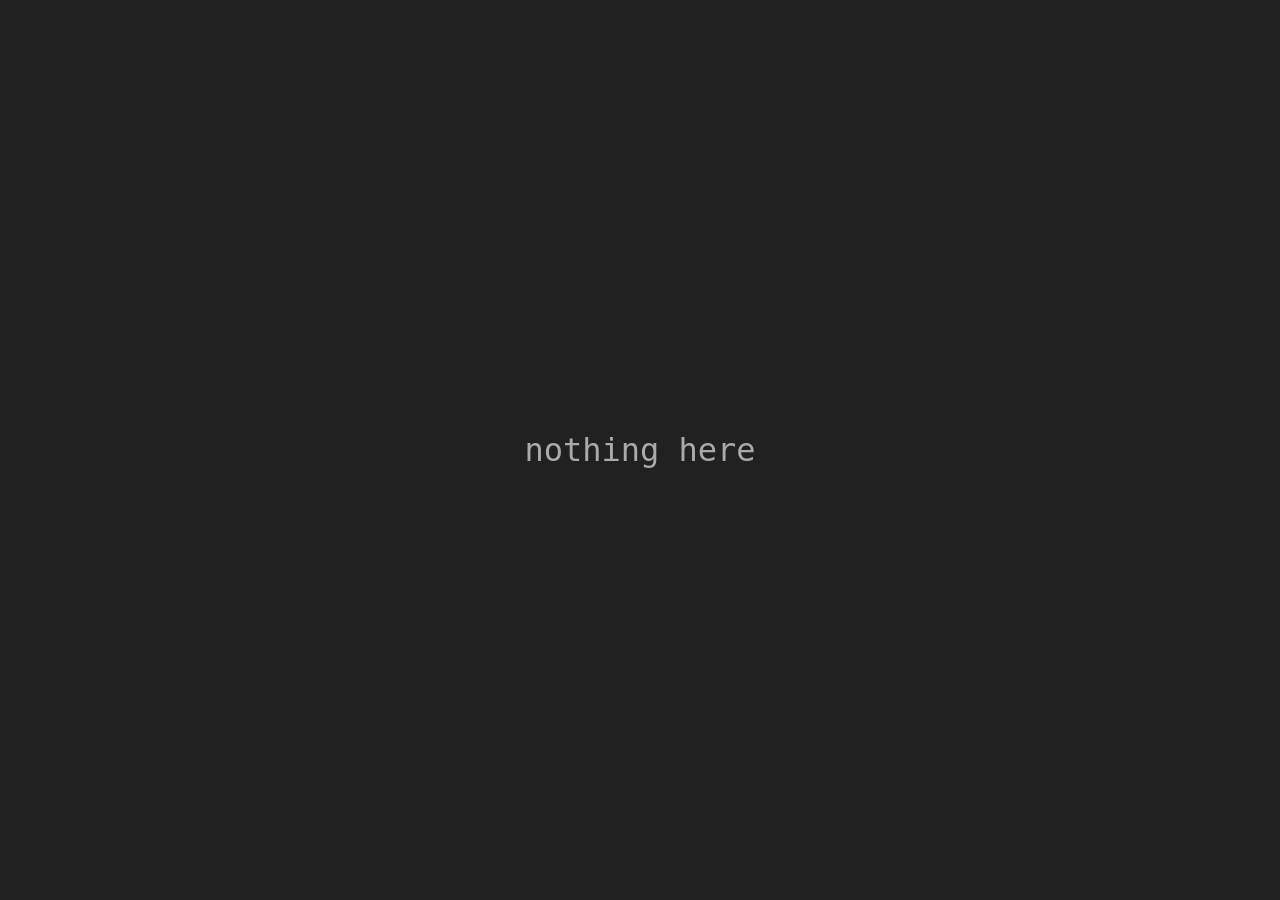
==== commit 1e81410a: "initial commit lesgo" ====
--- a/index.html
+++ b/index.html
@@ -1,525 +1,15 @@
+<!DOCTYPE html>
+<html lang="en">
+<head>
+    <meta charset="UTF-8">
+    <meta name="viewport" content="width=device-width, initial-scale=1.0">
+    <meta name="darkreader-lock">
+    
+    <title>libdmmy's cool website</title>
 
-<!doctype html>
-<html lang="en" class="no-js">
-  <head>
-    
-      <meta charset="utf-8">
-      <meta name="viewport" content="width=device-width,initial-scale=1">
-      
-      
-      
-        <link rel="canonical" href="https://libdmmy.github.io/">
-      
-      
-      
-        <link rel="next" href="biography/">
-      
-      
-      <link rel="icon" href="assets/face.svg">
-      <meta name="generator" content="mkdocs-1.6.1, mkdocs-material-9.6.14">
-    
-    
-      
-        <title>libdmmy</title>
-      
-    
-    
-      <link rel="stylesheet" href="assets/stylesheets/main.342714a4.min.css">
-      
-        
-        <link rel="stylesheet" href="assets/stylesheets/palette.06af60db.min.css">
-      
-      
-
-
-    
-    
-      
-    
-    
-      
-        
-        
-        <link rel="preconnect" href="https://fonts.gstatic.com" crossorigin>
-        <link rel="stylesheet" href="https://fonts.googleapis.com/css?family=Roboto:300,300i,400,400i,700,700i%7CRoboto+Mono:400,400i,700,700i&display=fallback">
-        <style>:root{--md-text-font:"Roboto";--md-code-font:"Roboto Mono"}</style>
-      
-    
-    
-    <script>__md_scope=new URL(".",location),__md_hash=e=>[...e].reduce(((e,_)=>(e<<5)-e+_.charCodeAt(0)),0),__md_get=(e,_=localStorage,t=__md_scope)=>JSON.parse(_.getItem(t.pathname+"."+e)),__md_set=(e,_,t=localStorage,a=__md_scope)=>{try{t.setItem(a.pathname+"."+e,JSON.stringify(_))}catch(e){}}</script>
-    
-      
-
-    
-    
-    
-  </head>
-  
-  
-    
-    
-    
-    
-    
-    <body dir="ltr" data-md-color-scheme="slate" data-md-color-primary="blue-grey" data-md-color-accent="green">
-  
-    
-    <input class="md-toggle" data-md-toggle="drawer" type="checkbox" id="__drawer" autocomplete="off">
-    <input class="md-toggle" data-md-toggle="search" type="checkbox" id="__search" autocomplete="off">
-    <label class="md-overlay" for="__drawer"></label>
-    <div data-md-component="skip">
-      
-        
-        <a href="#libdmmy" class="md-skip">
-          Skip to content
-        </a>
-      
-    </div>
-    <div data-md-component="announce">
-      
-    </div>
-    
-    
-      
-
-  
-
-<header class="md-header md-header--shadow" data-md-component="header">
-  <nav class="md-header__inner md-grid" aria-label="Header">
-    <a href="." title="libdmmy" class="md-header__button md-logo" aria-label="libdmmy" data-md-component="logo">
-      
-  <img src="assets/face.svg" alt="logo">
-
-    </a>
-    <label class="md-header__button md-icon" for="__drawer">
-      
-      <svg xmlns="http://www.w3.org/2000/svg" viewBox="0 0 24 24"><path d="M3 6h18v2H3zm0 5h18v2H3zm0 5h18v2H3z"/></svg>
-    </label>
-    <div class="md-header__title" data-md-component="header-title">
-      <div class="md-header__ellipsis">
-        <div class="md-header__topic">
-          <span class="md-ellipsis">
-            libdmmy
-          </span>
-        </div>
-        <div class="md-header__topic" data-md-component="header-topic">
-          <span class="md-ellipsis">
-            
-              libdmmy
-            
-          </span>
-        </div>
-      </div>
-    </div>
-    
-      
-    
-    
-    
-    
-      
-      
-        <label class="md-header__button md-icon" for="__search">
-          
-          <svg xmlns="http://www.w3.org/2000/svg" viewBox="0 0 24 24"><path d="M9.5 3A6.5 6.5 0 0 1 16 9.5c0 1.61-.59 3.09-1.56 4.23l.27.27h.79l5 5-1.5 1.5-5-5v-.79l-.27-.27A6.52 6.52 0 0 1 9.5 16 6.5 6.5 0 0 1 3 9.5 6.5 6.5 0 0 1 9.5 3m0 2C7 5 5 7 5 9.5S7 14 9.5 14 14 12 14 9.5 12 5 9.5 5"/></svg>
-        </label>
-        <div class="md-search" data-md-component="search" role="dialog">
-  <label class="md-search__overlay" for="__search"></label>
-  <div class="md-search__inner" role="search">
-    <form class="md-search__form" name="search">
-      <input type="text" class="md-search__input" name="query" aria-label="Search" placeholder="Search" autocapitalize="off" autocorrect="off" autocomplete="off" spellcheck="false" data-md-component="search-query" required>
-      <label class="md-search__icon md-icon" for="__search">
-        
-        <svg xmlns="http://www.w3.org/2000/svg" viewBox="0 0 24 24"><path d="M9.5 3A6.5 6.5 0 0 1 16 9.5c0 1.61-.59 3.09-1.56 4.23l.27.27h.79l5 5-1.5 1.5-5-5v-.79l-.27-.27A6.52 6.52 0 0 1 9.5 16 6.5 6.5 0 0 1 3 9.5 6.5 6.5 0 0 1 9.5 3m0 2C7 5 5 7 5 9.5S7 14 9.5 14 14 12 14 9.5 12 5 9.5 5"/></svg>
-        
-        <svg xmlns="http://www.w3.org/2000/svg" viewBox="0 0 24 24"><path d="M20 11v2H8l5.5 5.5-1.42 1.42L4.16 12l7.92-7.92L13.5 5.5 8 11z"/></svg>
-      </label>
-      <nav class="md-search__options" aria-label="Search">
-        
-        <button type="reset" class="md-search__icon md-icon" title="Clear" aria-label="Clear" tabindex="-1">
-          
-          <svg xmlns="http://www.w3.org/2000/svg" viewBox="0 0 24 24"><path d="M19 6.41 17.59 5 12 10.59 6.41 5 5 6.41 10.59 12 5 17.59 6.41 19 12 13.41 17.59 19 19 17.59 13.41 12z"/></svg>
-        </button>
-      </nav>
-      
-    </form>
-    <div class="md-search__output">
-      <div class="md-search__scrollwrap" tabindex="0" data-md-scrollfix>
-        <div class="md-search-result" data-md-component="search-result">
-          <div class="md-search-result__meta">
-            Initializing search
-          </div>
-          <ol class="md-search-result__list" role="presentation"></ol>
-        </div>
-      </div>
-    </div>
-  </div>
-</div>
-      
-    
-    
-  </nav>
-  
-</header>
-    
-    <div class="md-container" data-md-component="container">
-      
-      
-        
-          
-        
-      
-      <main class="md-main" data-md-component="main">
-        <div class="md-main__inner md-grid">
-          
-            
-              
-              <div class="md-sidebar md-sidebar--primary" data-md-component="sidebar" data-md-type="navigation" >
-                <div class="md-sidebar__scrollwrap">
-                  <div class="md-sidebar__inner">
-                    
-
-
-
-<nav class="md-nav md-nav--primary" aria-label="Navigation" data-md-level="0">
-  <label class="md-nav__title" for="__drawer">
-    <a href="." title="libdmmy" class="md-nav__button md-logo" aria-label="libdmmy" data-md-component="logo">
-      
-  <img src="assets/face.svg" alt="logo">
-
-    </a>
-    libdmmy
-  </label>
-  
-  <ul class="md-nav__list" data-md-scrollfix>
-    
-      
-      
-  
-  
-    
-  
-  
-  
-    <li class="md-nav__item md-nav__item--active">
-      
-      <input class="md-nav__toggle md-toggle" type="checkbox" id="__toc">
-      
-      
-        
-      
-      
-      <a href="." class="md-nav__link md-nav__link--active">
-        
-  
-  
-  <span class="md-ellipsis">
-    libdmmy
-    
-  </span>
-  
-
-      </a>
-      
-    </li>
-  
-
-    
-      
-      
-  
-  
-  
-  
-    <li class="md-nav__item">
-      <a href="biography/" class="md-nav__link">
-        
-  
-  
-  <span class="md-ellipsis">
-    About me
-    
-  </span>
-  
-
-      </a>
-    </li>
-  
-
-    
-      
-      
-  
-  
-  
-  
-    <li class="md-nav__item">
-      <a href="devices/" class="md-nav__link">
-        
-  
-  
-  <span class="md-ellipsis">
-    My devices
-    
-  </span>
-  
-
-      </a>
-    </li>
-  
-
-    
-      
-      
-  
-  
-  
-  
-    
-    
-    
-    
-    
-    <li class="md-nav__item md-nav__item--nested">
-      
-        
-        
-        <input class="md-nav__toggle md-toggle " type="checkbox" id="__nav_4" >
-        
-          
-          <label class="md-nav__link" for="__nav_4" id="__nav_4_label" tabindex="0">
-            
-  
-  
-  <span class="md-ellipsis">
-    Cheatsheets
-    
-  </span>
-  
-
-            <span class="md-nav__icon md-icon"></span>
-          </label>
-        
-        <nav class="md-nav" data-md-level="1" aria-labelledby="__nav_4_label" aria-expanded="false">
-          <label class="md-nav__title" for="__nav_4">
-            <span class="md-nav__icon md-icon"></span>
-            Cheatsheets
-          </label>
-          <ul class="md-nav__list" data-md-scrollfix>
-            
-              
-                
-  
-  
-  
-  
-    <li class="md-nav__item">
-      <a href="Cheatsheets/python/" class="md-nav__link">
-        
-  
-  
-  <span class="md-ellipsis">
-    Python snippets
-    
-  </span>
-  
-
-      </a>
-    </li>
-  
-
-              
-            
-              
-                
-  
-  
-  
-  
-    <li class="md-nav__item">
-      <a href="Cheatsheets/tmux/" class="md-nav__link">
-        
-  
-  
-  <span class="md-ellipsis">
-    tmux
-    
-  </span>
-  
-
-      </a>
-    </li>
-  
-
-              
-            
-          </ul>
-        </nav>
-      
-    </li>
-  
-
-    
-  </ul>
-</nav>
-                  </div>
-                </div>
-              </div>
-            
-            
-              
-              <div class="md-sidebar md-sidebar--secondary" data-md-component="sidebar" data-md-type="toc" >
-                <div class="md-sidebar__scrollwrap">
-                  <div class="md-sidebar__inner">
-                    
-
-<nav class="md-nav md-nav--secondary" aria-label="Table of contents">
-  
-  
-  
-    
-  
-  
-</nav>
-                  </div>
-                </div>
-              </div>
-            
-          
-          
-            <div class="md-content" data-md-component="content">
-              <article class="md-content__inner md-typeset">
-                
-                  
-
-
-
-<h1 id="libdmmy">libdmmy</h1>
-<p>Hi, you've just entered my cool website. There's not much documentation here yet, but the number will grow over time (I hope).</p>
-
-
-
-
-
-
-
-
-
-
-
-
-                
-              </article>
-            </div>
-          
-          
-<script>var target=document.getElementById(location.hash.slice(1));target&&target.name&&(target.checked=target.name.startsWith("__tabbed_"))</script>
-        </div>
-        
-      </main>
-      
-        <footer class="md-footer">
-  
-    
-      
-      <nav class="md-footer__inner md-grid" aria-label="Footer" >
-        
-        
-          
-          <a href="biography/" class="md-footer__link md-footer__link--next" aria-label="Next: About me">
-            <div class="md-footer__title">
-              <span class="md-footer__direction">
-                Next
-              </span>
-              <div class="md-ellipsis">
-                About me
-              </div>
-            </div>
-            <div class="md-footer__button md-icon">
-              
-              <svg xmlns="http://www.w3.org/2000/svg" viewBox="0 0 24 24"><path d="M4 11v2h12l-5.5 5.5 1.42 1.42L19.84 12l-7.92-7.92L10.5 5.5 16 11z"/></svg>
-            </div>
-          </a>
-        
-      </nav>
-    
-  
-  <div class="md-footer-meta md-typeset">
-    <div class="md-footer-meta__inner md-grid">
-      <div class="md-copyright">
-  
-  
-    Made with
-    <a href="https://squidfunk.github.io/mkdocs-material/" target="_blank" rel="noopener">
-      Material for MkDocs
-    </a>
-  
-</div>
-      
-        <div class="md-social">
-  
-    
-    
-    
-    
-      
-      
-    
-    <a href="https://t.me/libdmmy" target="_blank" rel="noopener" title="t.me" class="md-social__link">
-      <svg xmlns="http://www.w3.org/2000/svg" viewBox="0 0 496 512"><!--! Font Awesome Free 6.7.2 by @fontawesome - https://fontawesome.com License - https://fontawesome.com/license/free (Icons: CC BY 4.0, Fonts: SIL OFL 1.1, Code: MIT License) Copyright 2024 Fonticons, Inc.--><path d="M248 8C111.033 8 0 119.033 0 256s111.033 248 248 248 248-111.033 248-248S384.967 8 248 8m114.952 168.66c-3.732 39.215-19.881 134.378-28.1 178.3-3.476 18.584-10.322 24.816-16.948 25.425-14.4 1.326-25.338-9.517-39.287-18.661-21.827-14.308-34.158-23.215-55.346-37.177-24.485-16.135-8.612-25 5.342-39.5 3.652-3.793 67.107-61.51 68.335-66.746.153-.655.3-3.1-1.154-4.384s-3.59-.849-5.135-.5q-3.283.746-104.608 69.142-14.845 10.194-26.894 9.934c-8.855-.191-25.888-5.006-38.551-9.123-15.531-5.048-27.875-7.717-26.8-16.291q.84-6.7 18.45-13.7 108.446-47.248 144.628-62.3c68.872-28.647 83.183-33.623 92.511-33.789 2.052-.034 6.639.474 9.61 2.885a10.45 10.45 0 0 1 3.53 6.716 43.8 43.8 0 0 1 .417 9.769"/></svg>
-    </a>
-  
-    
-    
-    
-    
-      
-      
-    
-    <a href="https://github.com/libdmmy" target="_blank" rel="noopener" title="github.com" class="md-social__link">
-      <svg xmlns="http://www.w3.org/2000/svg" viewBox="0 0 496 512"><!--! Font Awesome Free 6.7.2 by @fontawesome - https://fontawesome.com License - https://fontawesome.com/license/free (Icons: CC BY 4.0, Fonts: SIL OFL 1.1, Code: MIT License) Copyright 2024 Fonticons, Inc.--><path d="M165.9 397.4c0 2-2.3 3.6-5.2 3.6-3.3.3-5.6-1.3-5.6-3.6 0-2 2.3-3.6 5.2-3.6 3-.3 5.6 1.3 5.6 3.6m-31.1-4.5c-.7 2 1.3 4.3 4.3 4.9 2.6 1 5.6 0 6.2-2s-1.3-4.3-4.3-5.2c-2.6-.7-5.5.3-6.2 2.3m44.2-1.7c-2.9.7-4.9 2.6-4.6 4.9.3 2 2.9 3.3 5.9 2.6 2.9-.7 4.9-2.6 4.6-4.6-.3-1.9-3-3.2-5.9-2.9M244.8 8C106.1 8 0 113.3 0 252c0 110.9 69.8 205.8 169.5 239.2 12.8 2.3 17.3-5.6 17.3-12.1 0-6.2-.3-40.4-.3-61.4 0 0-70 15-84.7-29.8 0 0-11.4-29.1-27.8-36.6 0 0-22.9-15.7 1.6-15.4 0 0 24.9 2 38.6 25.8 21.9 38.6 58.6 27.5 72.9 20.9 2.3-16 8.8-27.1 16-33.7-55.9-6.2-112.3-14.3-112.3-110.5 0-27.5 7.6-41.3 23.6-58.9-2.6-6.5-11.1-33.3 2.6-67.9 20.9-6.5 69 27 69 27 20-5.6 41.5-8.5 62.8-8.5s42.8 2.9 62.8 8.5c0 0 48.1-33.6 69-27 13.7 34.7 5.2 61.4 2.6 67.9 16 17.7 25.8 31.5 25.8 58.9 0 96.5-58.9 104.2-114.8 110.5 9.2 7.9 17 22.9 17 46.4 0 33.7-.3 75.4-.3 83.6 0 6.5 4.6 14.4 17.3 12.1C428.2 457.8 496 362.9 496 252 496 113.3 383.5 8 244.8 8M97.2 352.9c-1.3 1-1 3.3.7 5.2 1.6 1.6 3.9 2.3 5.2 1 1.3-1 1-3.3-.7-5.2-1.6-1.6-3.9-2.3-5.2-1m-10.8-8.1c-.7 1.3.3 2.9 2.3 3.9 1.6 1 3.6.7 4.3-.7.7-1.3-.3-2.9-2.3-3.9-2-.6-3.6-.3-4.3.7m32.4 35.6c-1.6 1.3-1 4.3 1.3 6.2 2.3 2.3 5.2 2.6 6.5 1 1.3-1.3.7-4.3-1.3-6.2-2.2-2.3-5.2-2.6-6.5-1m-11.4-14.7c-1.6 1-1.6 3.6 0 5.9s4.3 3.3 5.6 2.3c1.6-1.3 1.6-3.9 0-6.2-1.4-2.3-4-3.3-5.6-2"/></svg>
-    </a>
-  
-    
-    
-      
-    
-    
-    
-      
-      
-    
-    <a href="https://mastodon.social/@itsdummybot" target="_blank" rel="noopener me" title="mastodon.social" class="md-social__link">
-      <svg xmlns="http://www.w3.org/2000/svg" viewBox="0 0 448 512"><!--! Font Awesome Free 6.7.2 by @fontawesome - https://fontawesome.com License - https://fontawesome.com/license/free (Icons: CC BY 4.0, Fonts: SIL OFL 1.1, Code: MIT License) Copyright 2024 Fonticons, Inc.--><path d="M433 179.11c0-97.2-63.71-125.7-63.71-125.7-62.52-28.7-228.56-28.4-290.48 0 0 0-63.72 28.5-63.72 125.7 0 115.7-6.6 259.4 105.63 289.1 40.51 10.7 75.32 13 103.33 11.4 50.81-2.8 79.32-18.1 79.32-18.1l-1.7-36.9s-36.31 11.4-77.12 10.1c-40.41-1.4-83-4.4-89.63-54a102.5 102.5 0 0 1-.9-13.9c85.63 20.9 158.65 9.1 178.75 6.7 56.12-6.7 105-41.3 111.23-72.9 9.8-49.8 9-121.5 9-121.5m-75.12 125.2h-46.63v-114.2c0-49.7-64-51.6-64 6.9v62.5h-46.33V197c0-58.5-64-56.6-64-6.9v114.2H90.19c0-122.1-5.2-147.9 18.41-175 25.9-28.9 79.82-30.8 103.83 6.1l11.6 19.5 11.6-19.5c24.11-37.1 78.12-34.8 103.83-6.1 23.71 27.3 18.4 53 18.4 175z"/></svg>
-    </a>
-  
-    
-    
-    
-    
-    <a href="mailto:itsdummybot@gmail.com" target="_blank" rel="noopener" title="" class="md-social__link">
-      <svg xmlns="http://www.w3.org/2000/svg" viewBox="0 0 512 512"><!--! Font Awesome Free 6.7.2 by @fontawesome - https://fontawesome.com License - https://fontawesome.com/license/free (Icons: CC BY 4.0, Fonts: SIL OFL 1.1, Code: MIT License) Copyright 2024 Fonticons, Inc.--><path d="M498.1 5.6c10.1 7 15.4 19.1 13.5 31.2l-64 416c-1.5 9.7-7.4 18.2-16 23s-18.9 5.4-28 1.6L284 427.7l-68.5 74.1c-8.9 9.7-22.9 12.9-35.2 8.1S160 493.2 160 480v-83.6c0-4 1.5-7.8 4.2-10.8l167.6-182.8c5.8-6.3 5.6-16-.4-22s-15.7-6.4-22-.7L106 360.8l-88.3-44.2C7.1 311.3.3 300.7 0 288.9s5.9-22.8 16.1-28.7l448-256c10.7-6.1 23.9-5.5 34 1.4"/></svg>
-    </a>
-  
-</div>
-      
-    </div>
-  </div>
-</footer>
-      
-    </div>
-    <div class="md-dialog" data-md-component="dialog">
-      <div class="md-dialog__inner md-typeset"></div>
-    </div>
-    
-    
-    
-      
-      <script id="__config" type="application/json">{"base": ".", "features": ["navigation.footer", "navigation.instant", "content.code.copy"], "search": "assets/javascripts/workers/search.d50fe291.min.js", "tags": null, "translations": {"clipboard.copied": "Copied to clipboard", "clipboard.copy": "Copy to clipboard", "search.result.more.one": "1 more on this page", "search.result.more.other": "# more on this page", "search.result.none": "No matching documents", "search.result.one": "1 matching document", "search.result.other": "# matching documents", "search.result.placeholder": "Type to start searching", "search.result.term.missing": "Missing", "select.version": "Select version"}, "version": null}</script>
-    
-    
-      <script src="assets/javascripts/bundle.13a4f30d.min.js"></script>
-      
-    
-  </body>
+    <link rel="stylesheet" href="style.css"/>
+</head>
+<body>
+    <div class="box">nothing here</div>
+</body>
 </html>
--- a/style.css
+++ b/style.css
@@ -0,0 +1,13 @@
+body {
+    font-family: monospace;
+    font-size: 24pt;
+    background-color: #212121;
+    color: #AAA;
+
+    margin: 0px;
+
+    height: 100vh;
+    display: flex;
+    justify-content: center;
+    align-items: center;
+}
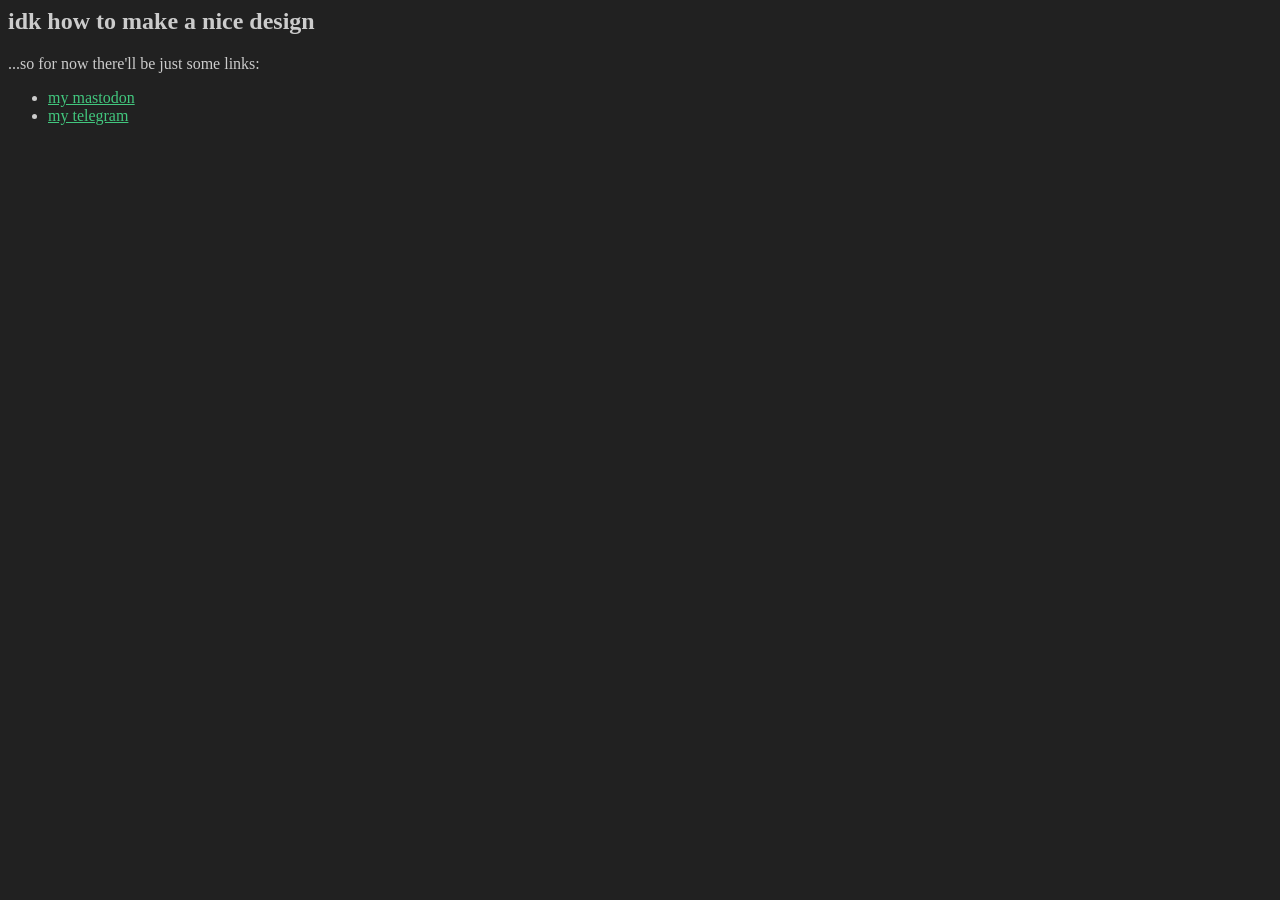
==== commit 6c12d4cd: "css is hard" ====
--- a/index.html
+++ b/index.html
@@ -1,15 +1,35 @@
 <!DOCTYPE html>
 <html lang="en">
+
 <head>
     <meta charset="UTF-8">
     <meta name="viewport" content="width=device-width, initial-scale=1.0">
     <meta name="darkreader-lock">
-    
+
     <title>libdmmy's cool website</title>
 
-    <link rel="stylesheet" href="style.css"/>
+    <style>
+        body {
+            background-color: #212121;
+            color: #ccc;
+            margin: 4;
+        }
+
+        h2 { margin-top: 0; }
+
+        a:link { color: #42c77e; }
+        a:visited { color: #42c77e; }
+    </style>
 </head>
+
 <body>
-    <div class="box">nothing here</div>
+    <h2>idk how to make a nice design</h2>
+    <div>...so for now there'll be just some links:</div>
+
+    <ul>
+        <li><a rel="me" href="https://mastodon.social/@libdmmy">my mastodon</a></li>
+        <li><a rel="me" href="https://t.me/libdmmy">my telegram</a></li>
+    </ul>
 </body>
+
 </html>
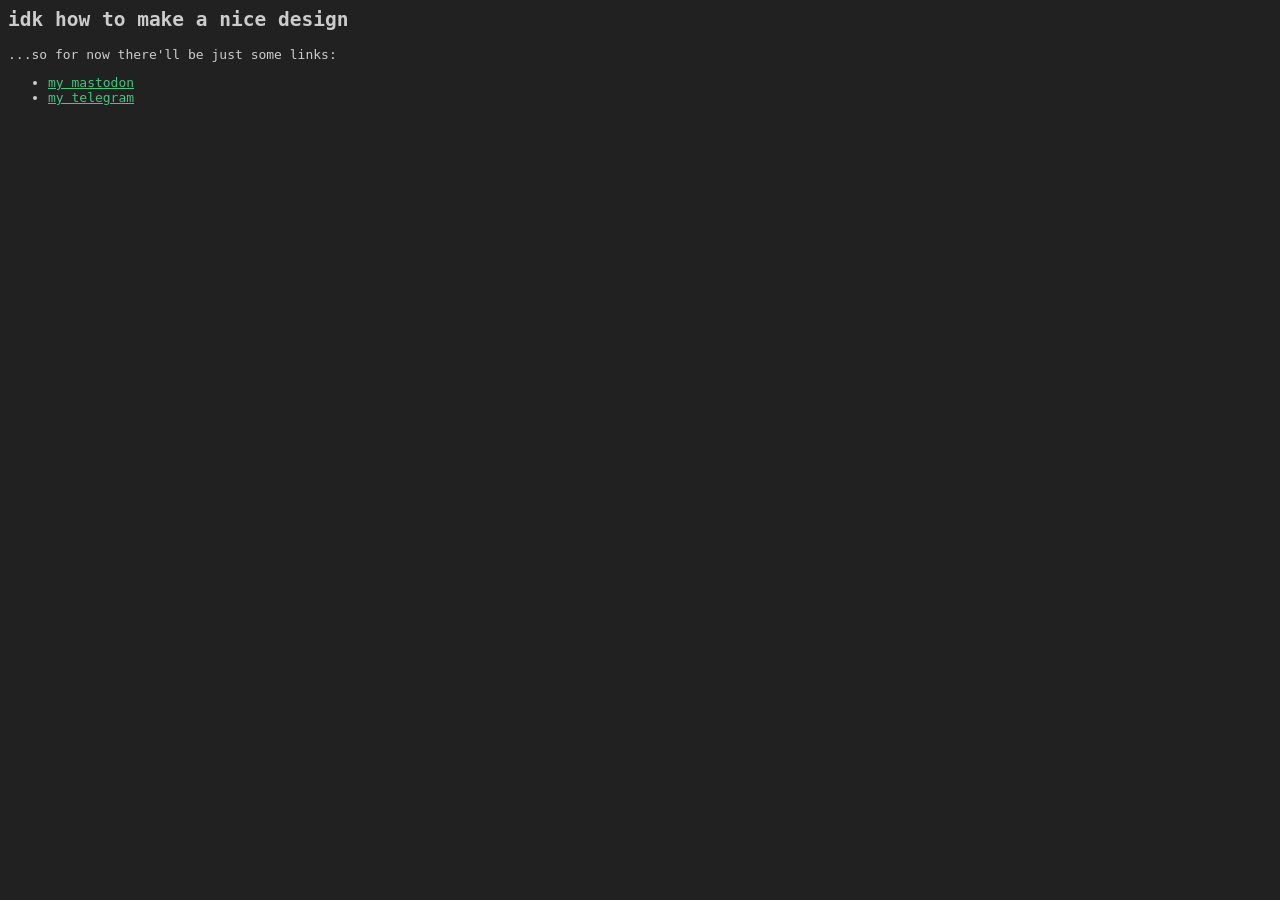
==== commit 13ba377a: "some style tweaks" ====
--- a/index.html
+++ b/index.html
@@ -12,7 +12,7 @@
         body {
             background-color: #212121;
             color: #ccc;
-            margin: 4;
+            font-family: monospace;
         }
 
         h2 { margin-top: 0; }
@@ -32,4 +32,4 @@
     </ul>
 </body>
 
-</html>+</html>
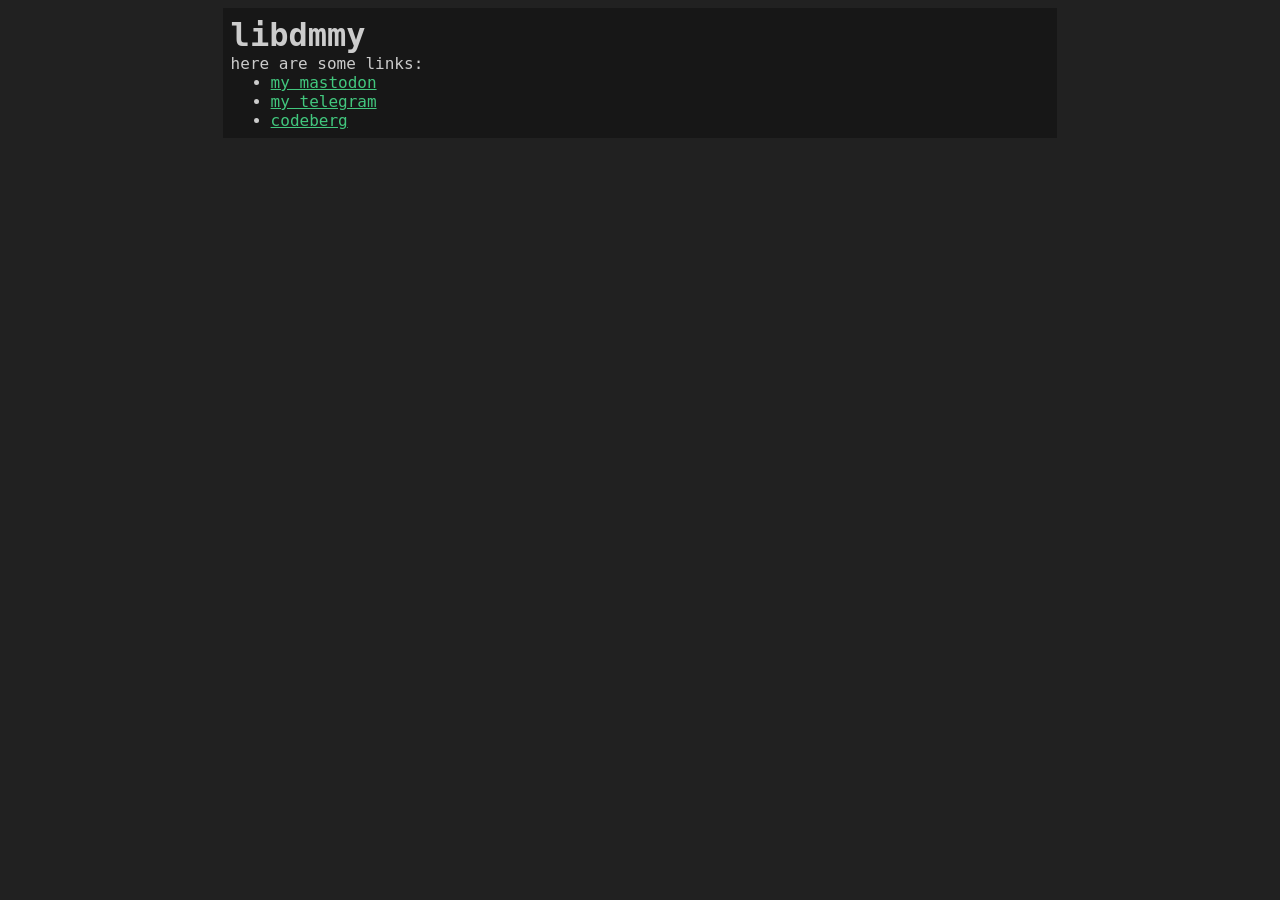
==== commit bf687190: "some changes" ====
--- a/index.html
+++ b/index.html
@@ -12,24 +12,46 @@
         body {
             background-color: #212121;
             color: #ccc;
-            font-family: monospace;
+            font-family: 'JetBrains Mono', monospace;
+            src: url('jb.ttf');
+            font-size: 16px;
         }
 
-        h2 { margin-top: 0; }
+        h2 { 
+            margin-top: 0;
+            margin-bottom: 0;
+            font-size: 32px;
+        }
+
+        ul {
+            margin-top: 0;
+            margin-bottom: 0;
+        }
 
         a:link { color: #42c77e; }
         a:visited { color: #42c77e; }
+
+        .root-box {
+            background-color: #00000050;
+            padding: 8px;
+            max-width: 85ch;
+
+            margin: 0 auto;
+        }
     </style>
 </head>
 
 <body>
-    <h2>idk how to make a nice design</h2>
-    <div>...so for now there'll be just some links:</div>
+    <div class="root-box">
+        <h2>libdmmy</h2>
+        <div>here are some links:</div>
 
-    <ul>
-        <li><a rel="me" href="https://mastodon.social/@libdmmy">my mastodon</a></li>
-        <li><a rel="me" href="https://t.me/libdmmy">my telegram</a></li>
-    </ul>
+        <ul>
+            <li><a rel="me" href="https://mastodon.social/@libdmmy">my mastodon</a></li>
+            <li><a rel="me" href="https://t.me/libdmmy">my telegram</a></li>
+            <li><a rel="me" href="https://codeberg.org/libdmmy">codeberg</a></li>
+        </ul>
+    </div>
 </body>
 
 </html>
